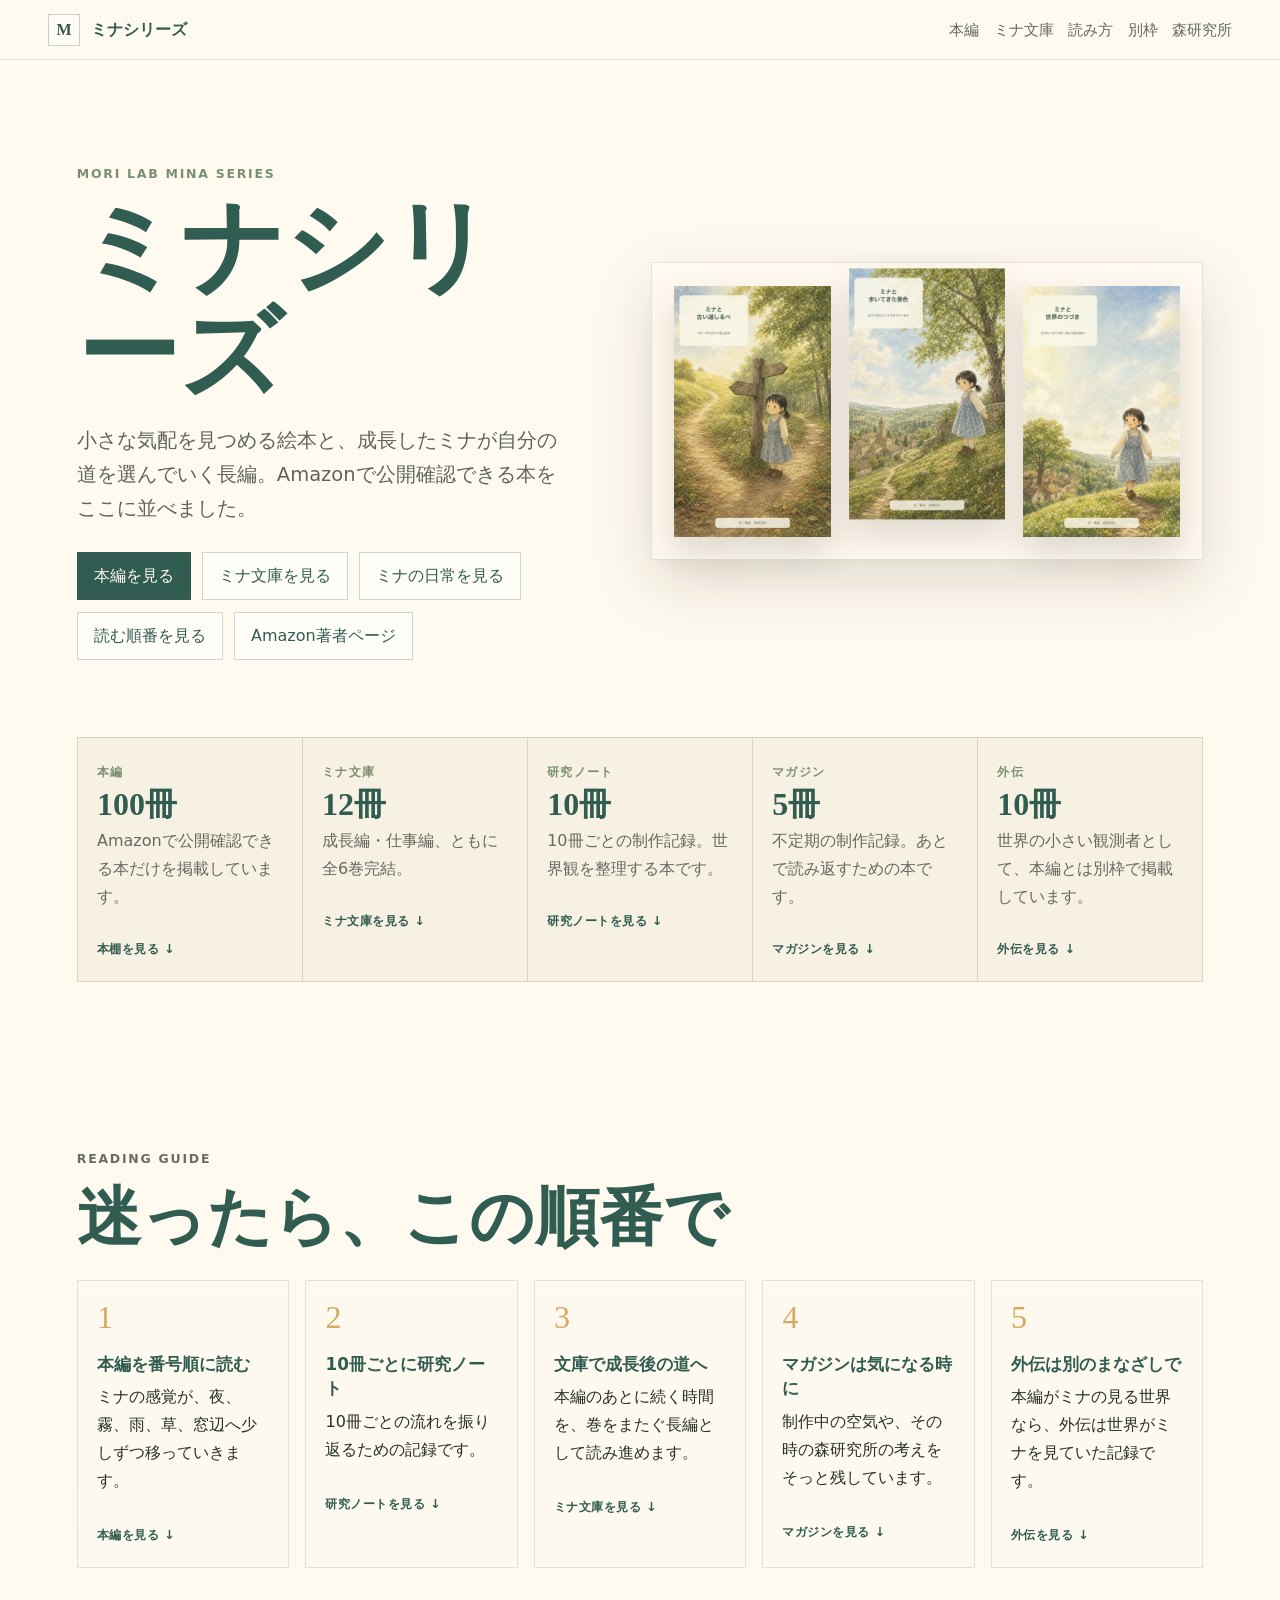
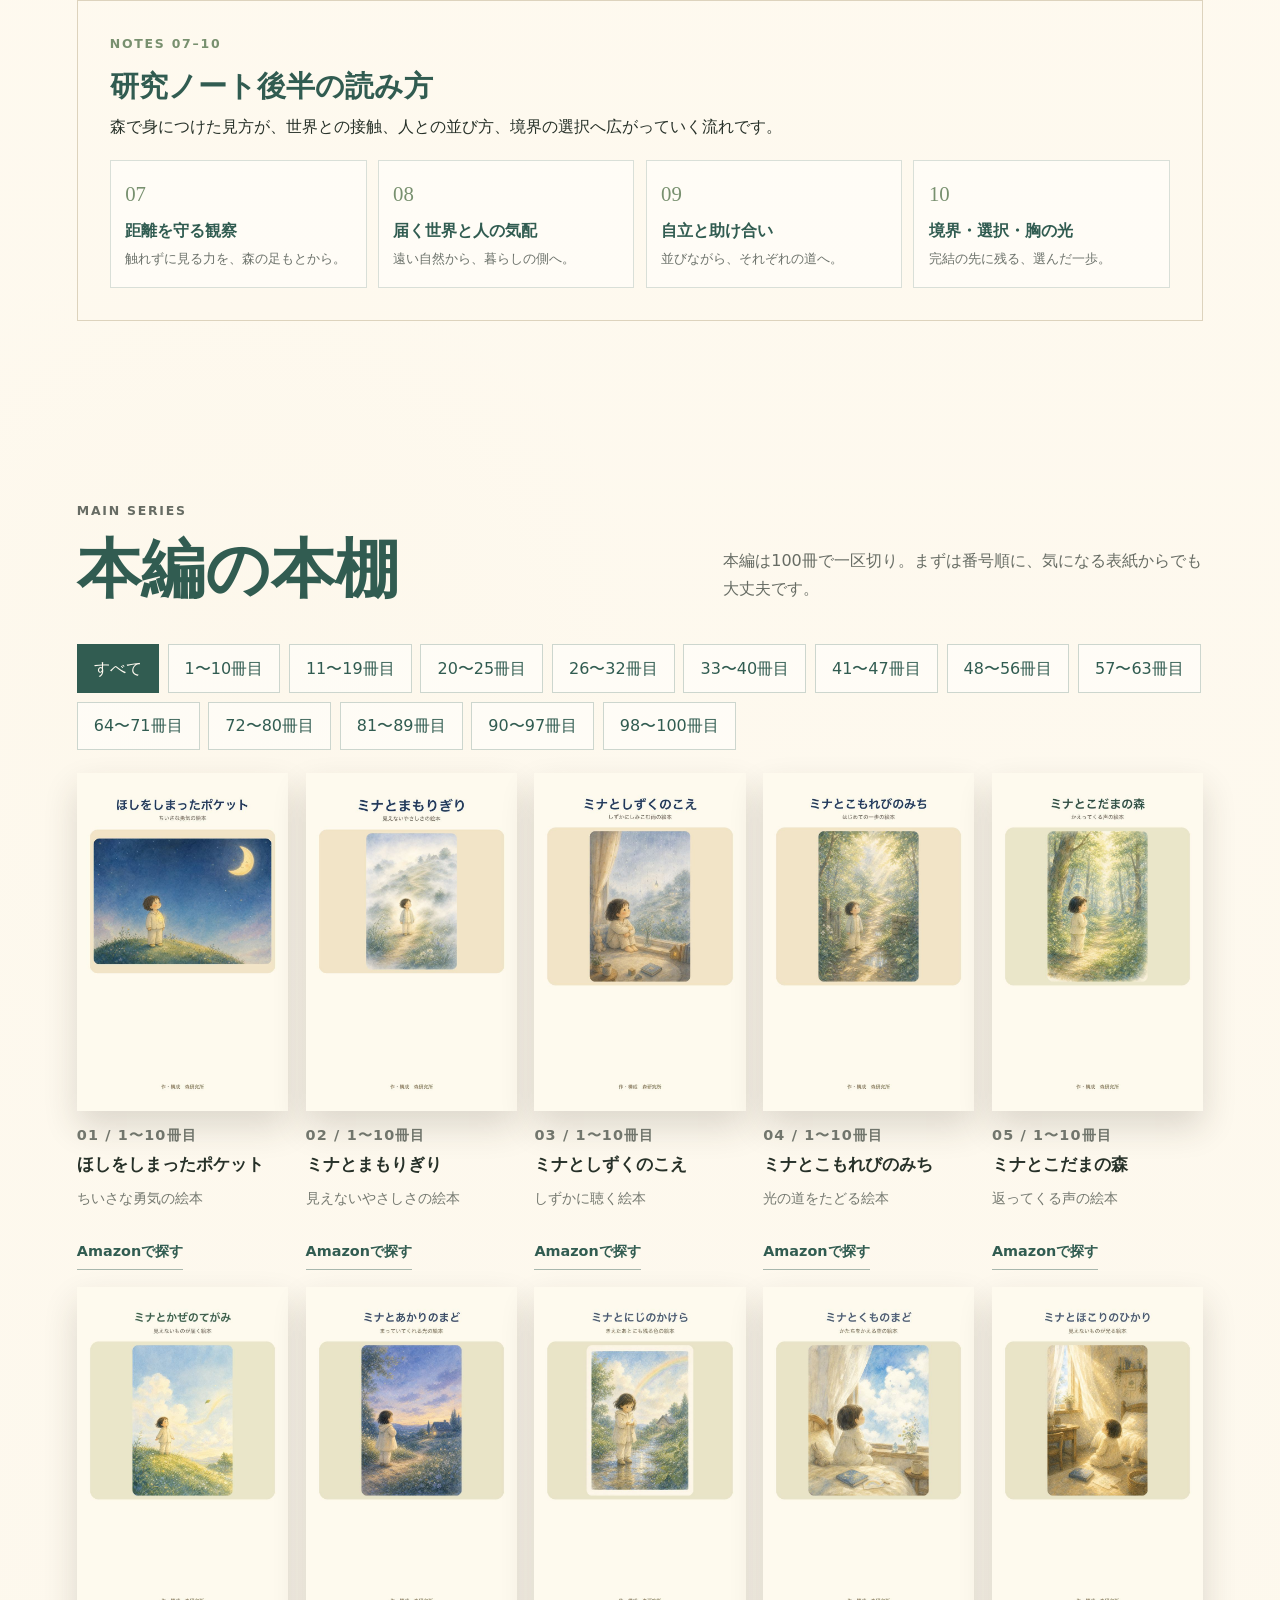
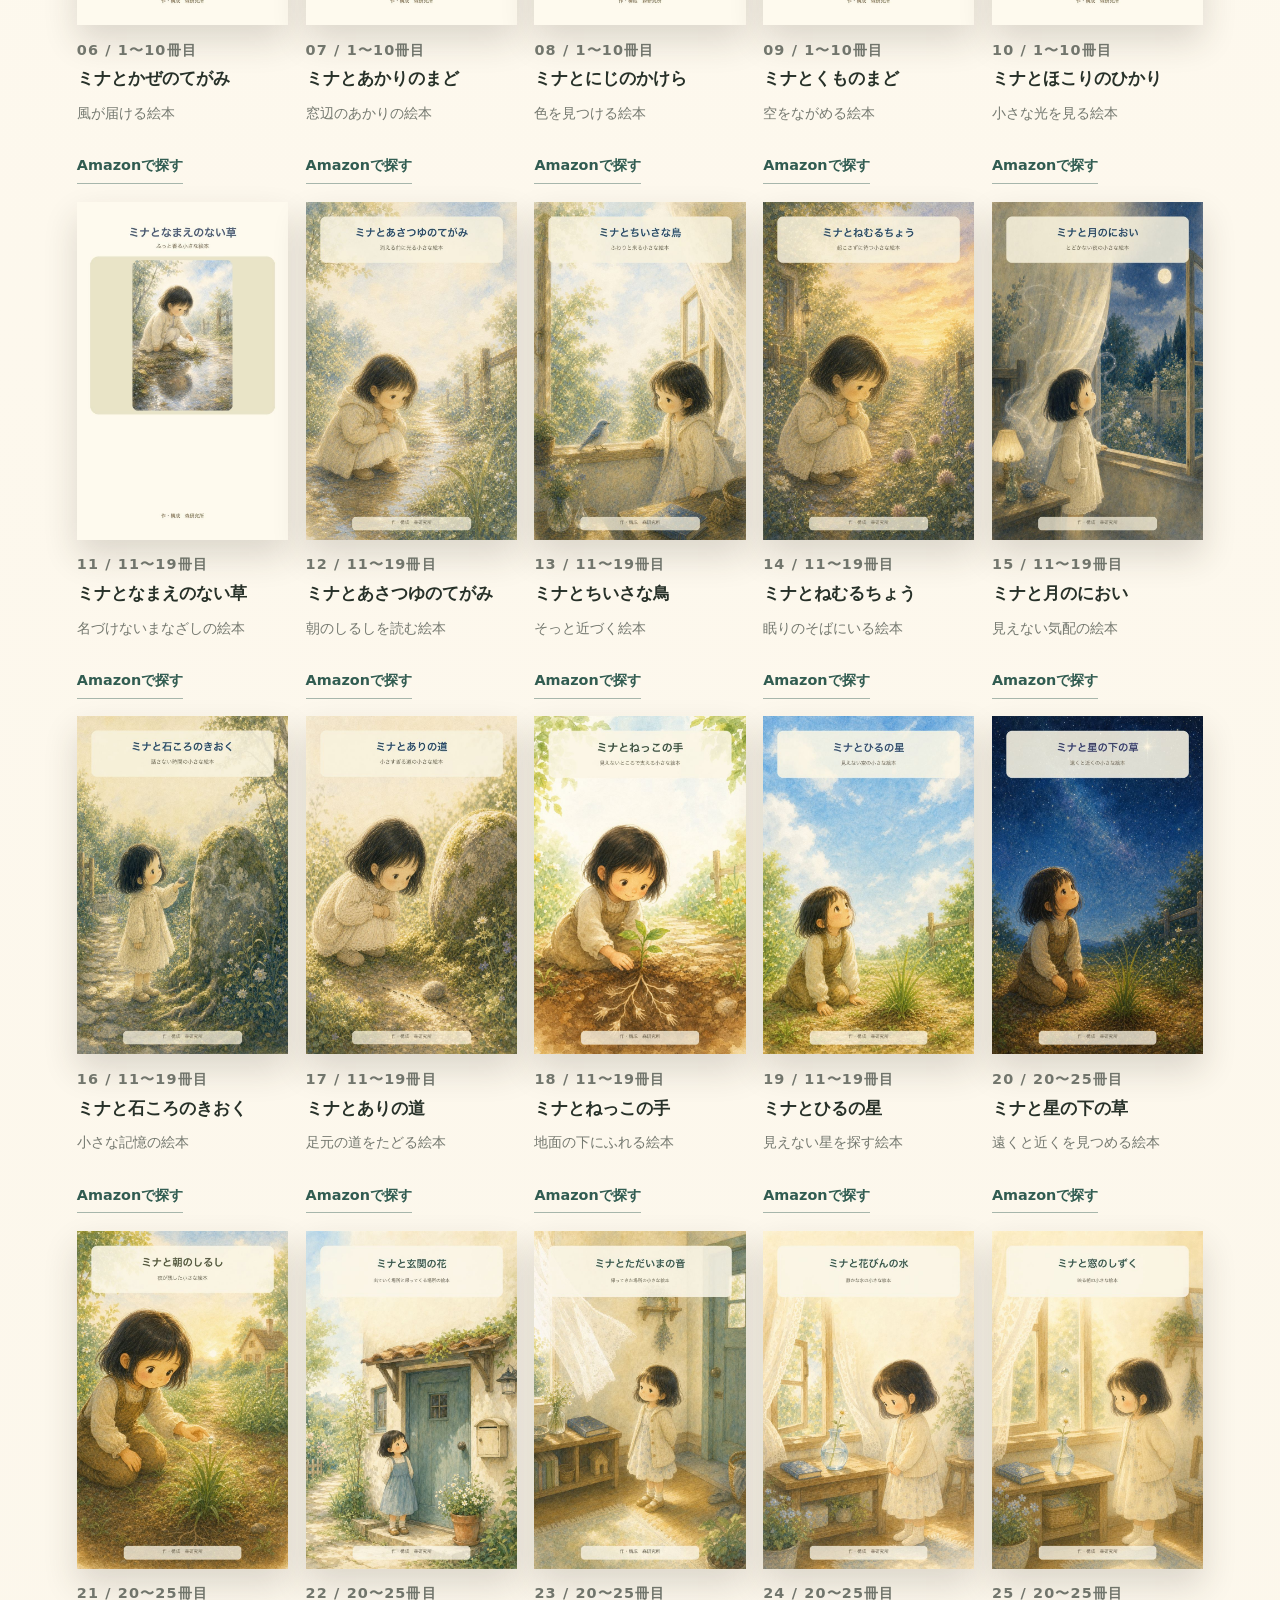
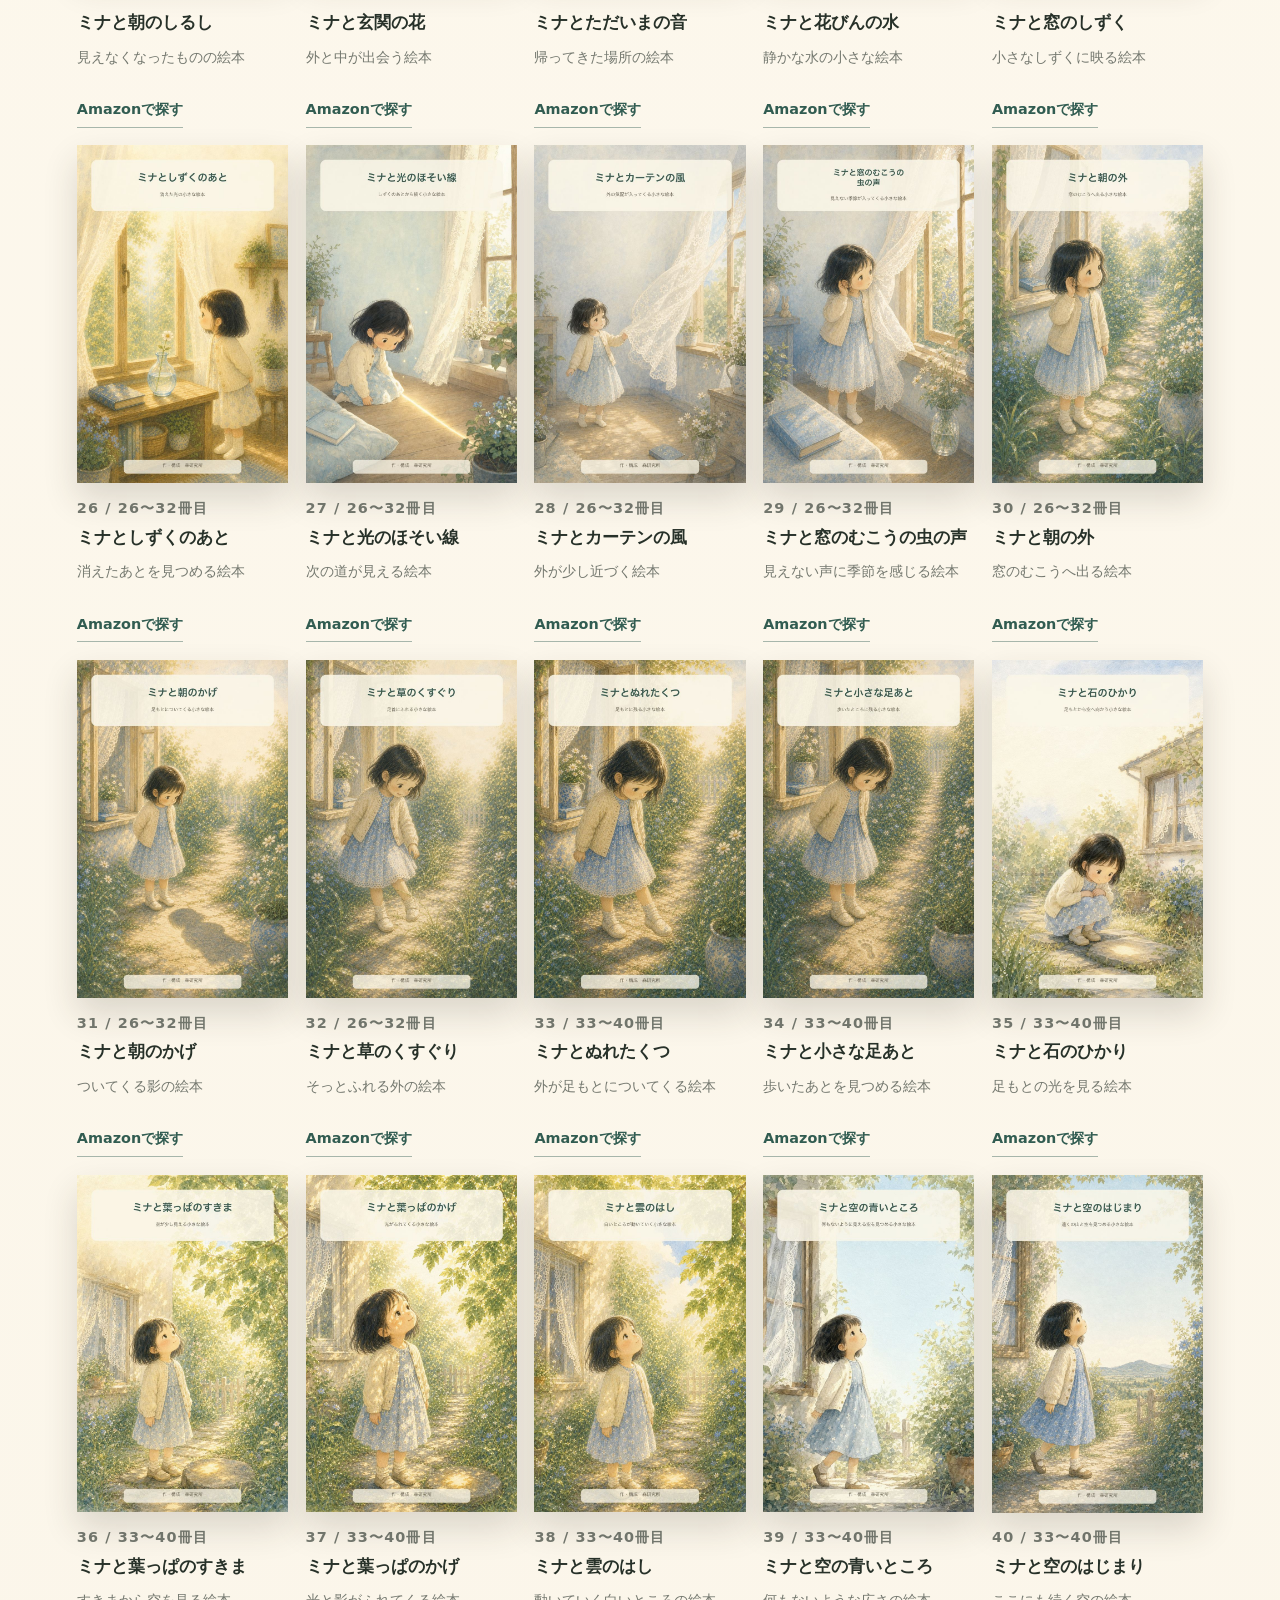
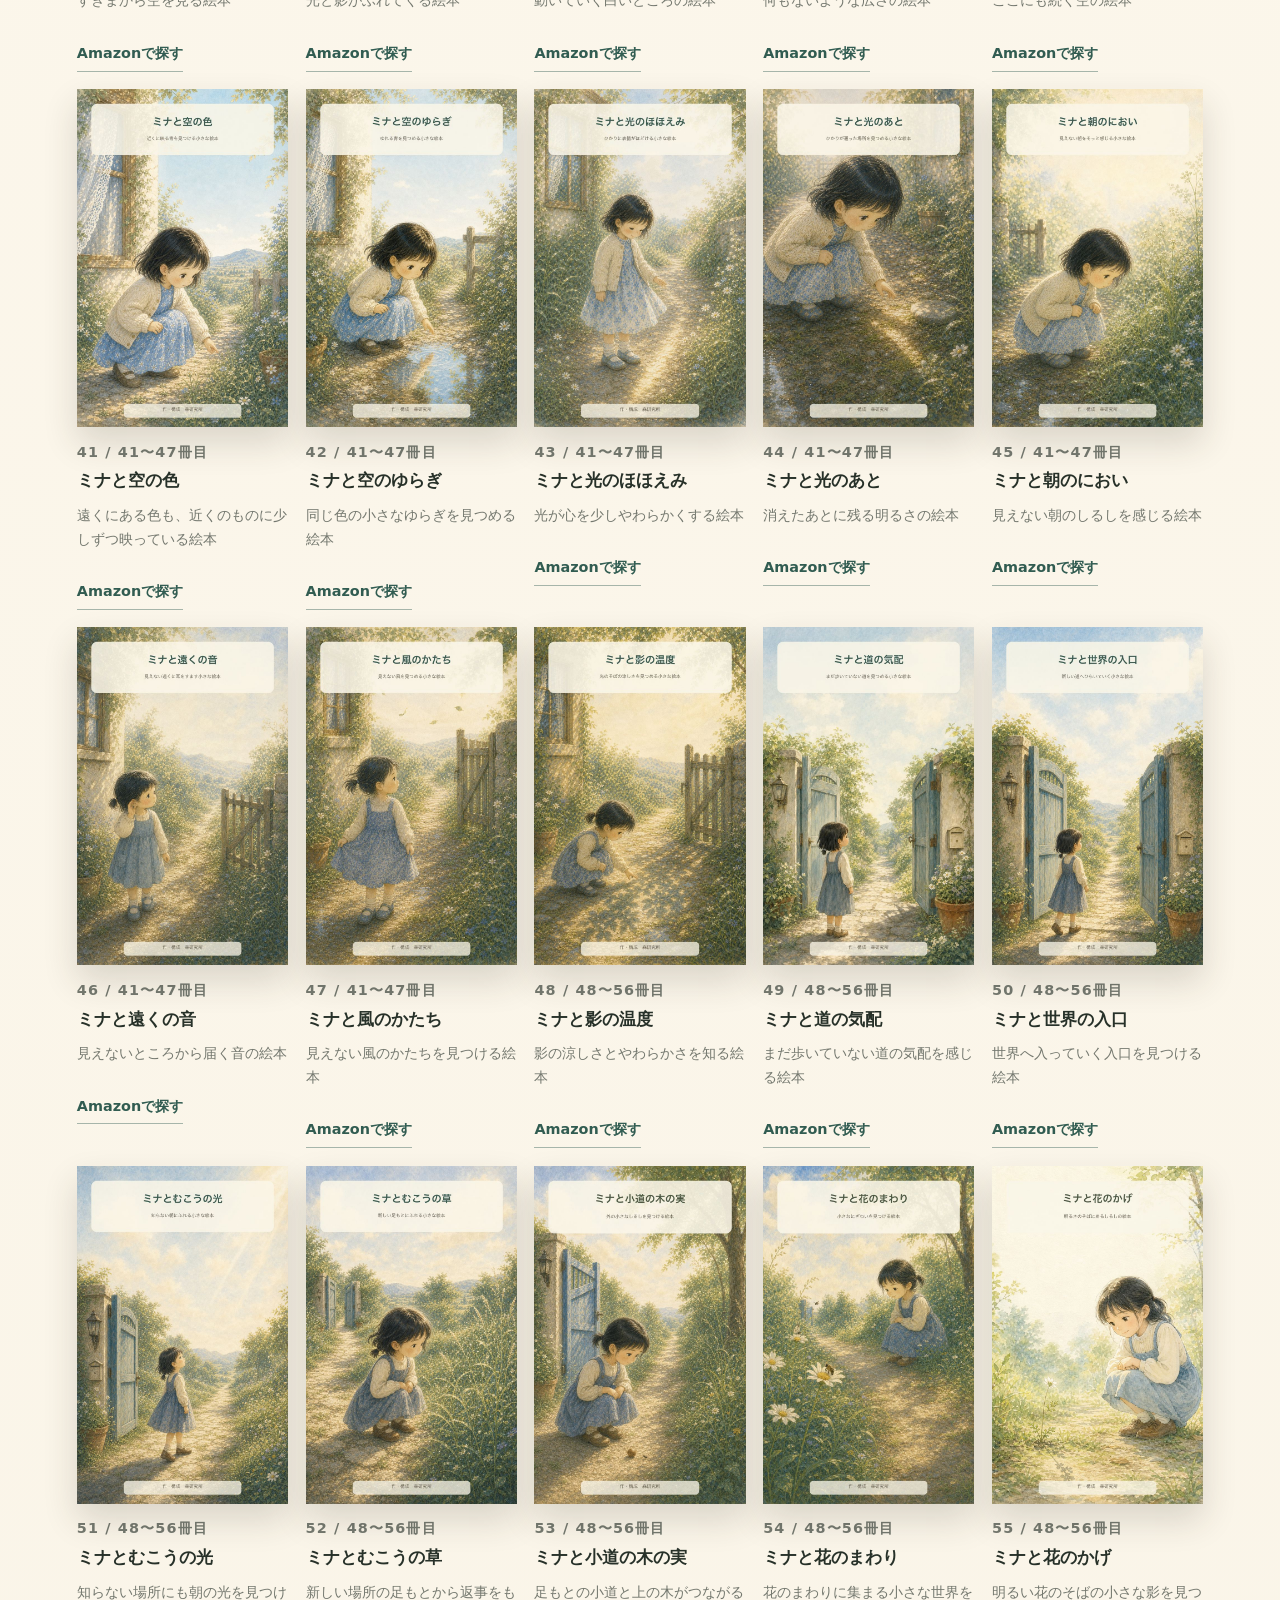
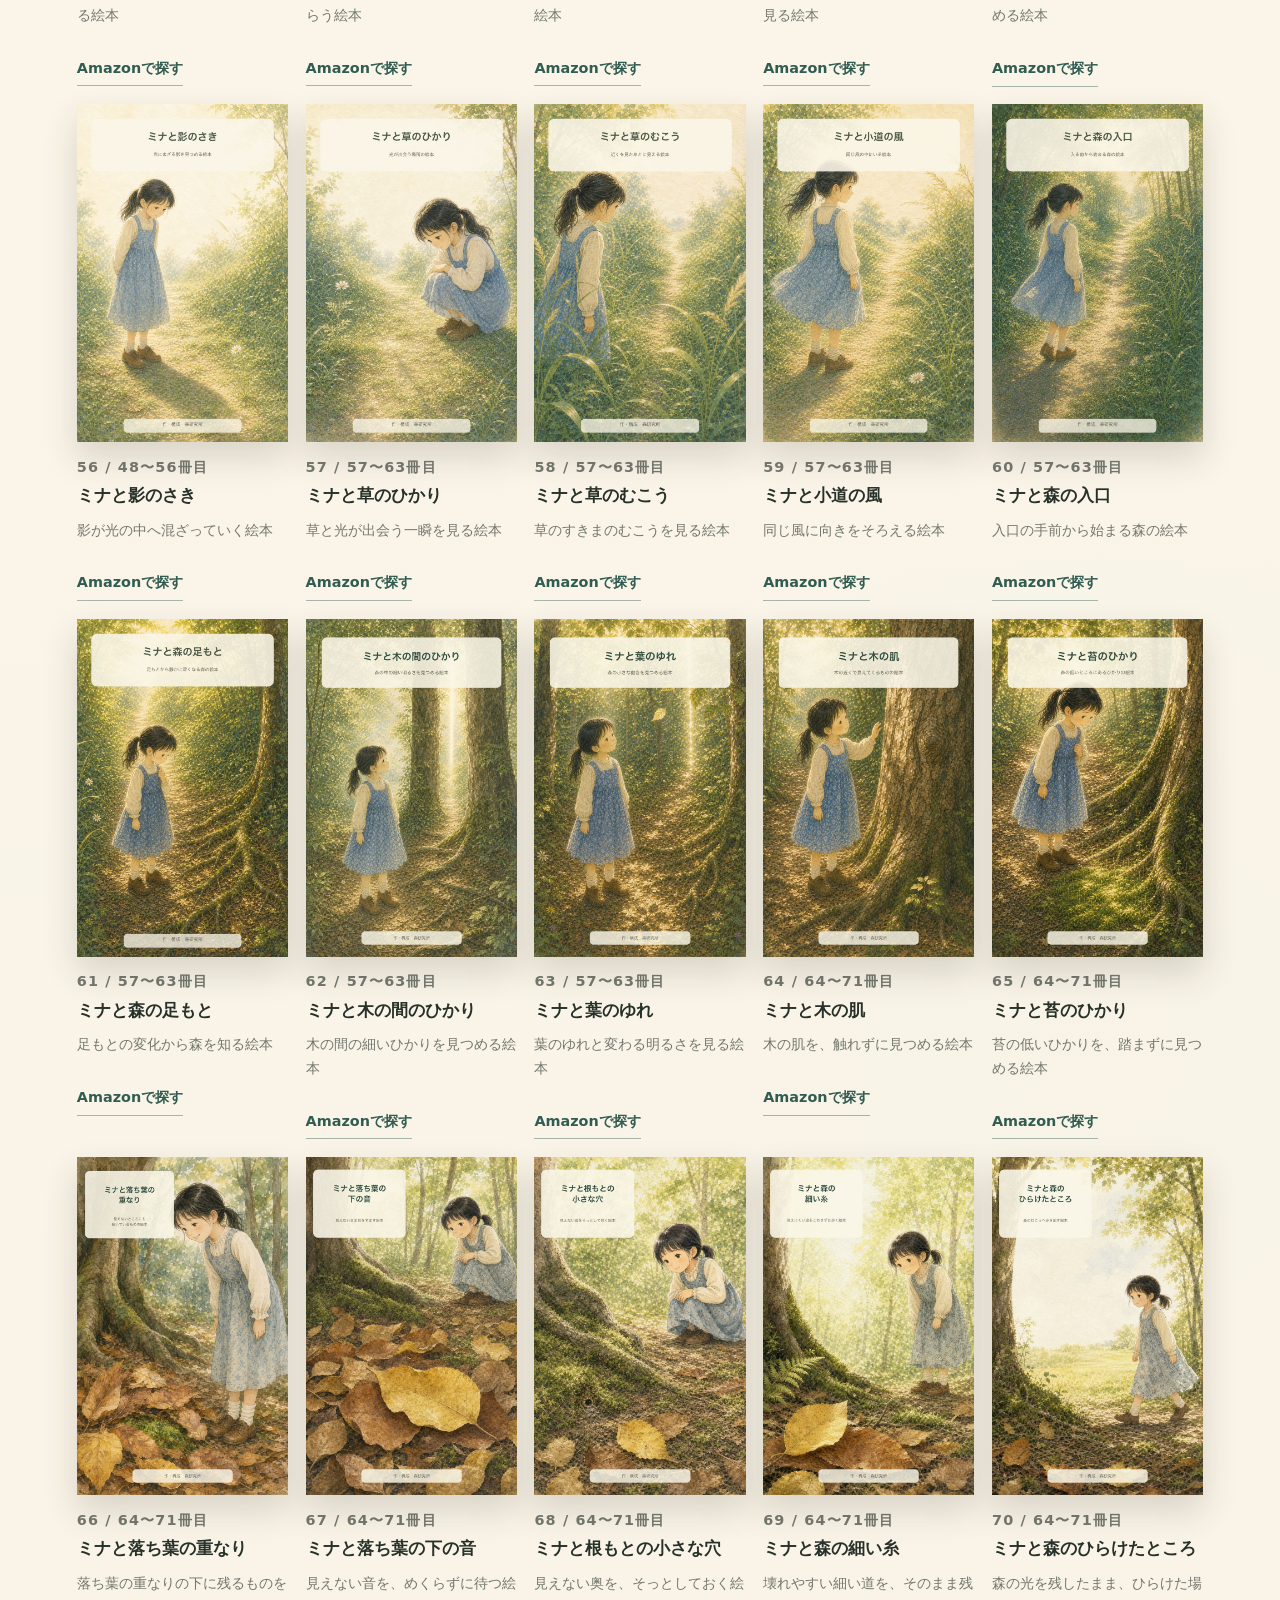
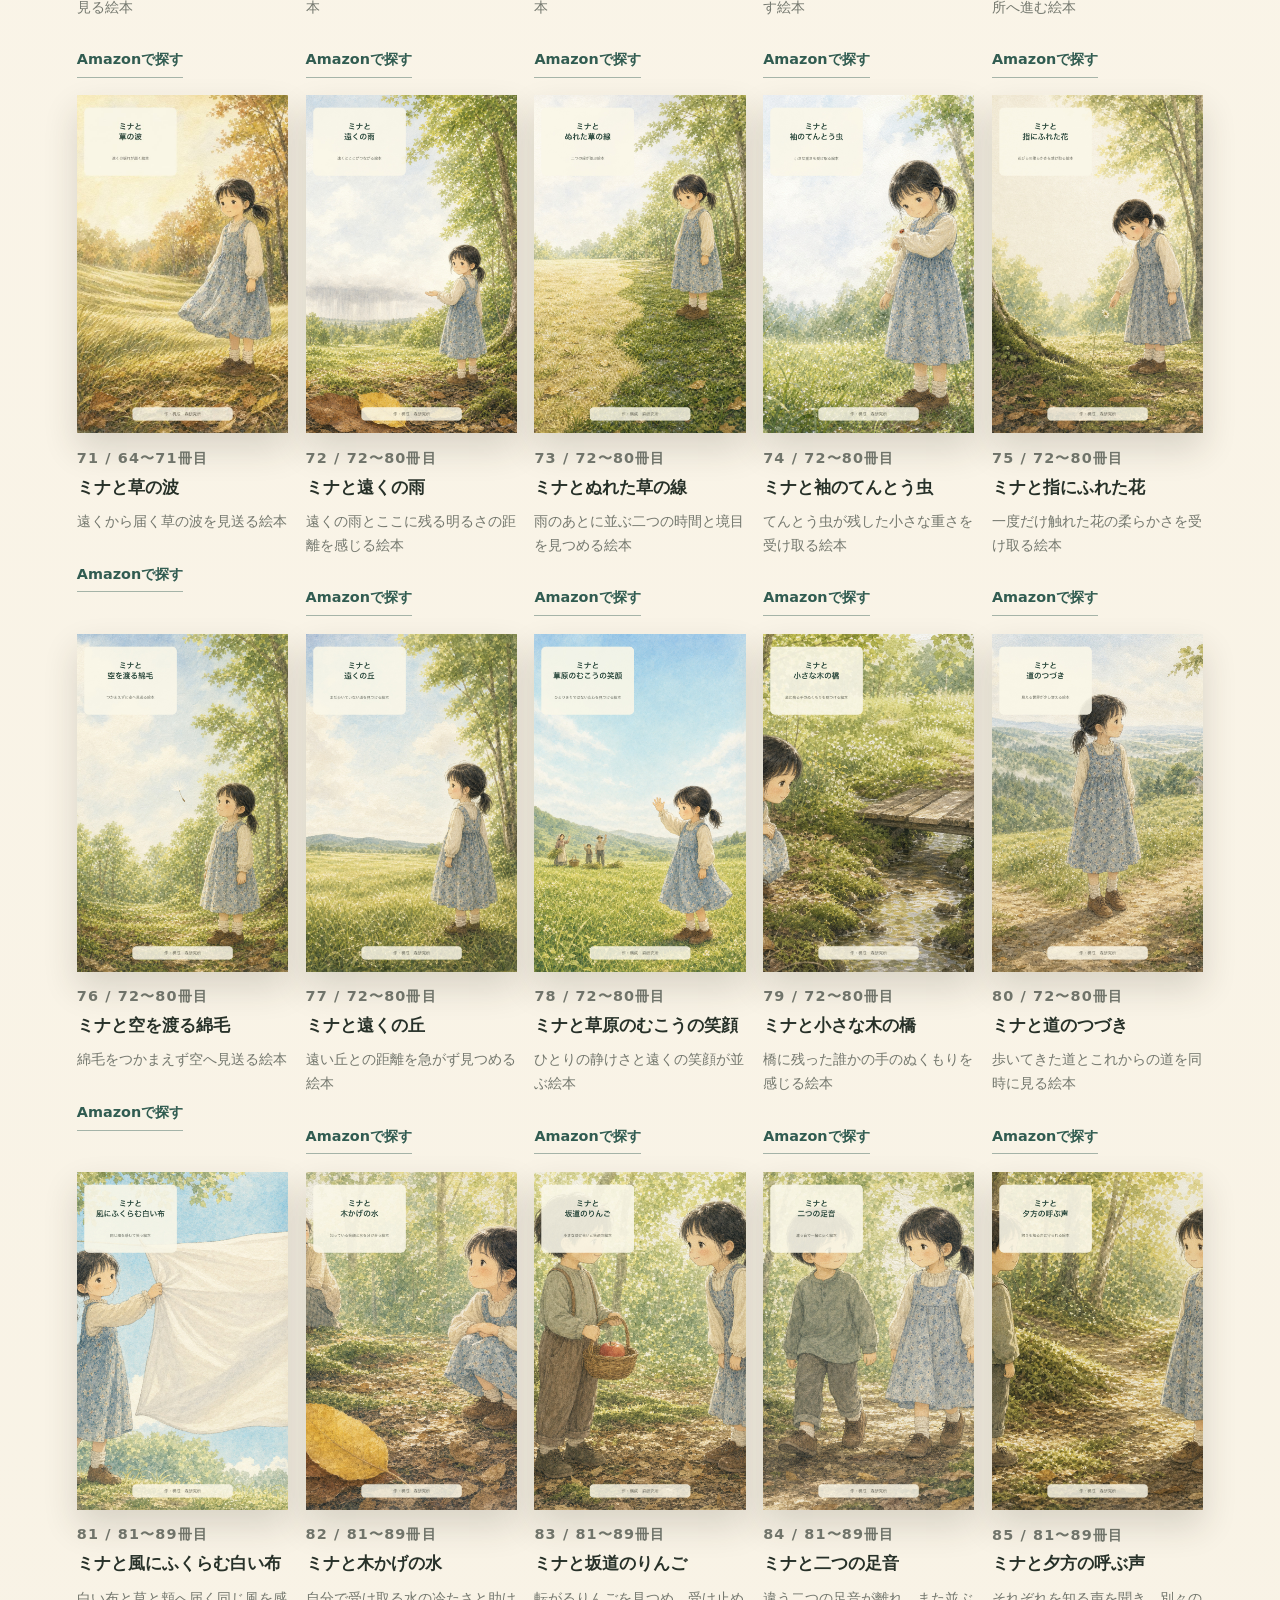
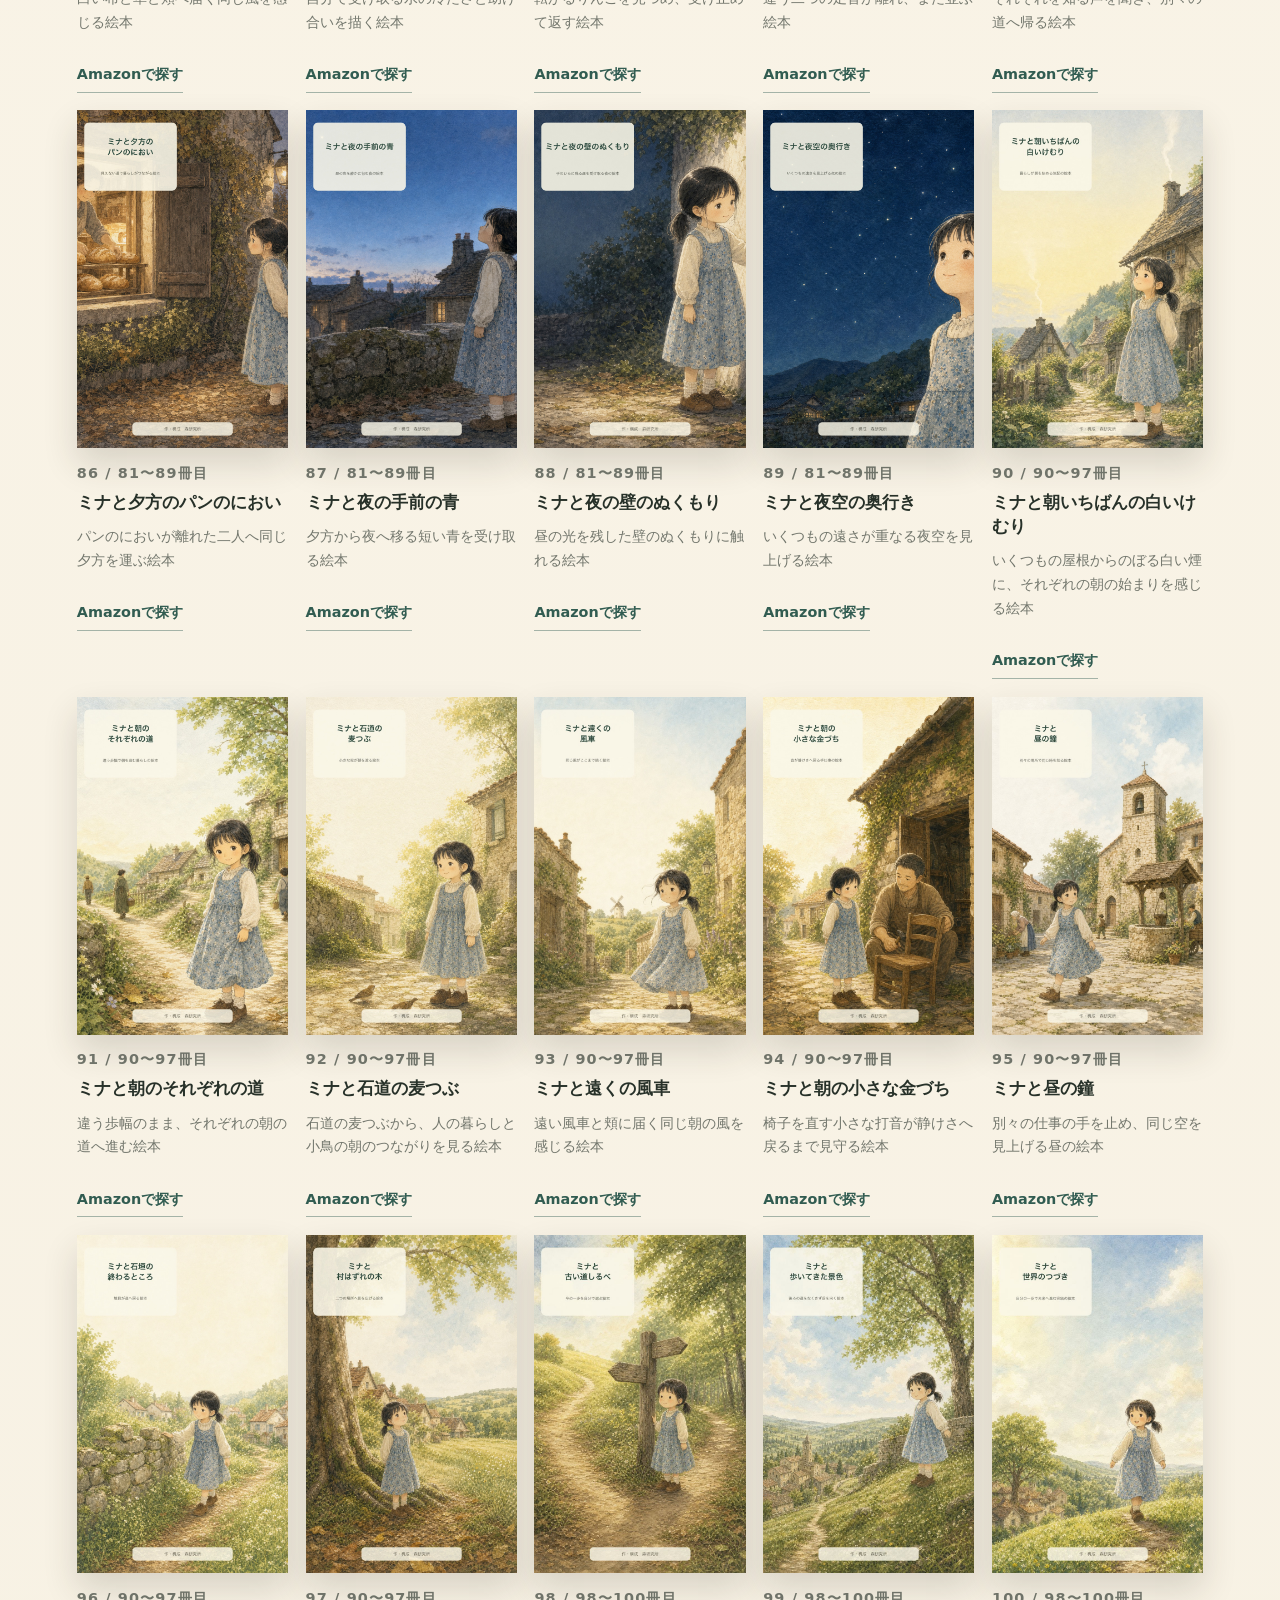
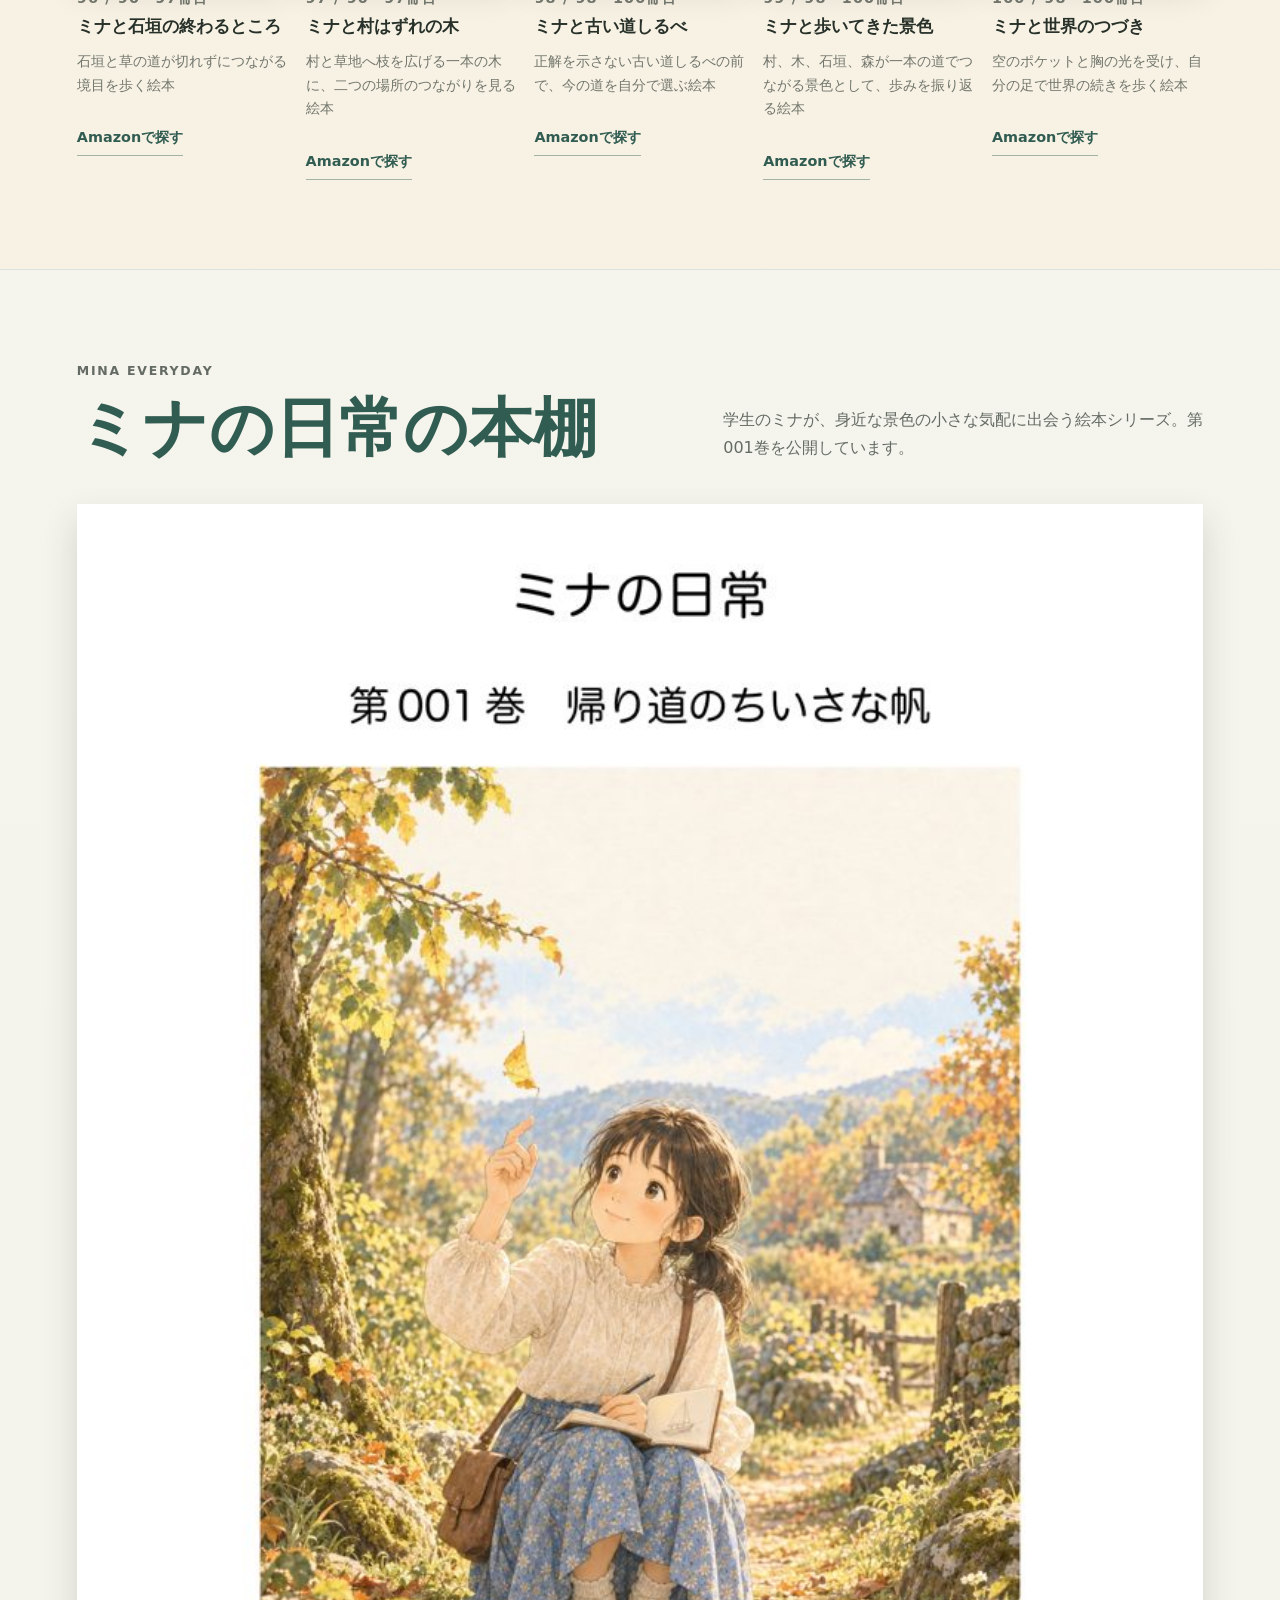
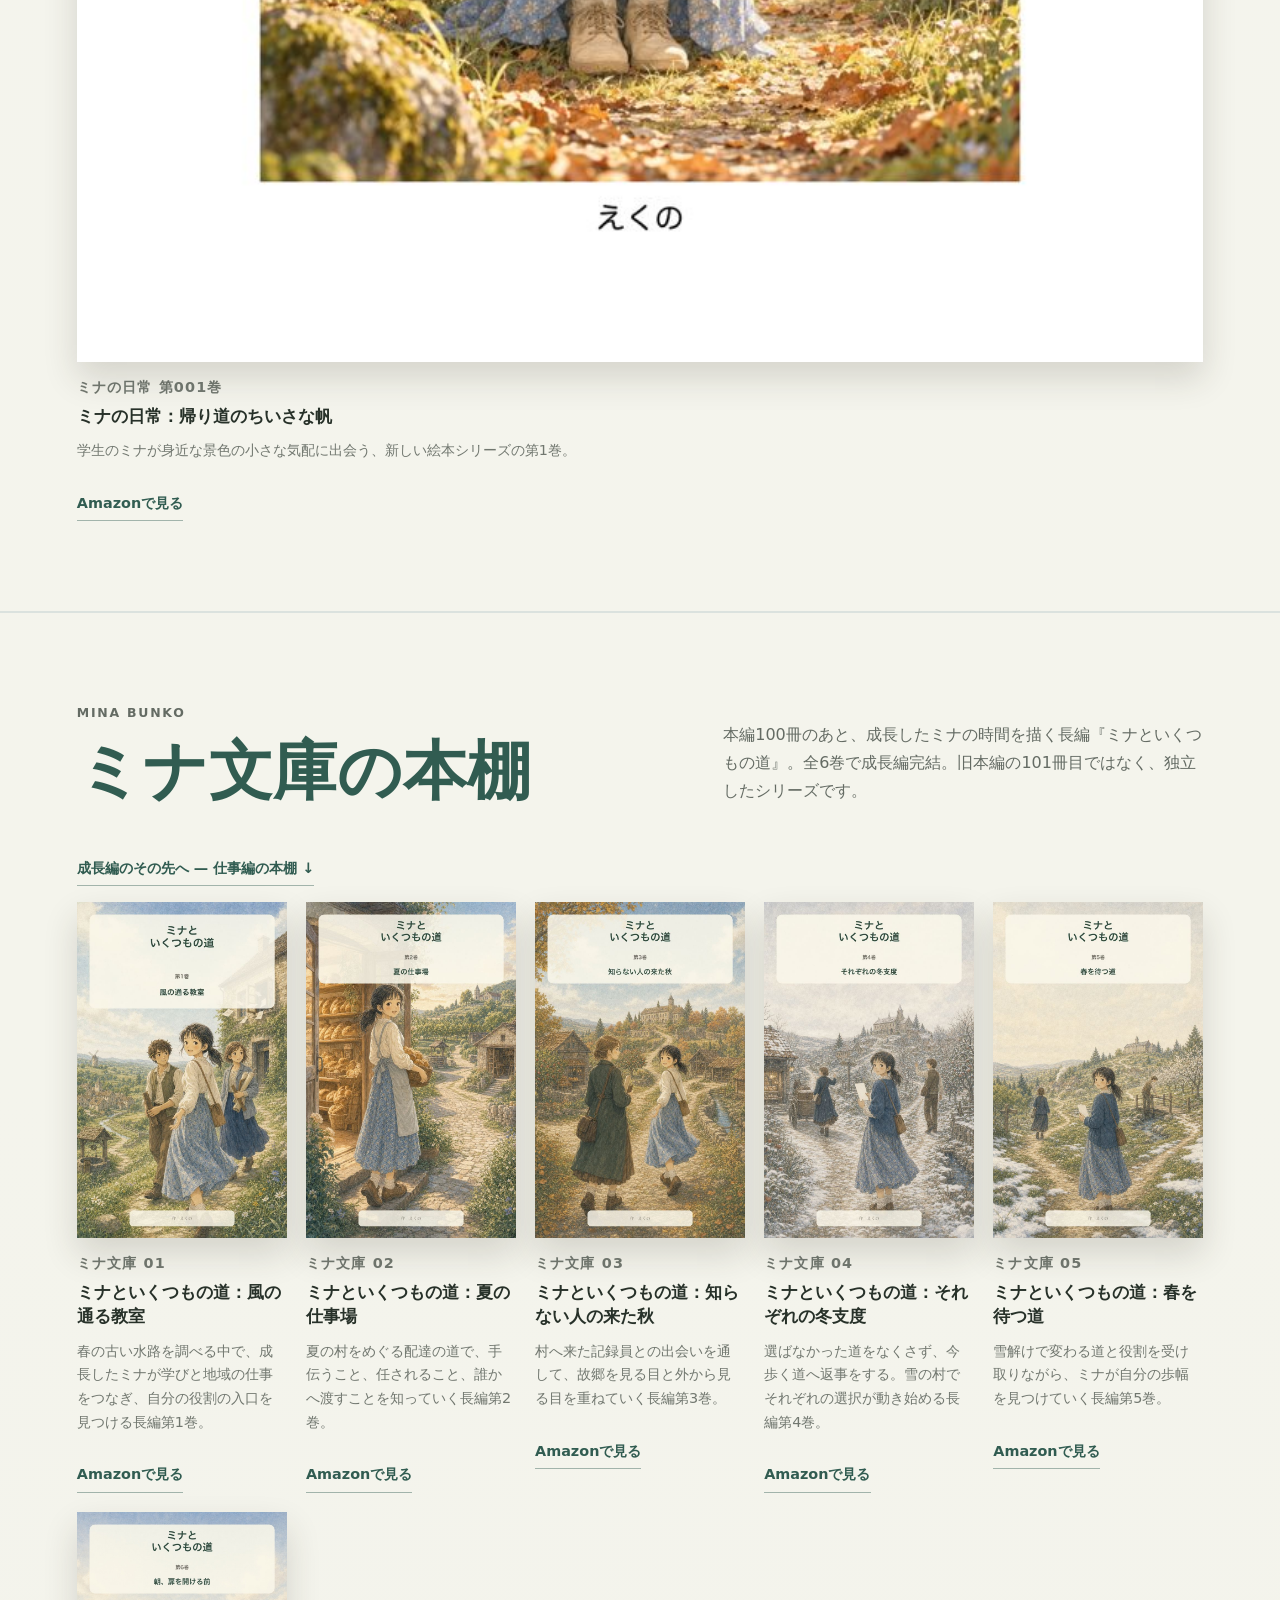
==== index.html @ d1d62399 "Add Mina Everyday volume 001 and magazine volume 05" ====
<!doctype html>
<html lang="ja">
  <head>
    <meta charset="utf-8" />
    <meta name="viewport" content="width=device-width, initial-scale=1" />
    <title>ミナシリーズ | 森研究所</title>
    <meta
      name="description"
      content="森研究所が制作するミナシリーズの本棚。Amazonで公開確認できる絵本、研究ノート、ミナ文庫、森研究所マガジン、外伝を掲載しています。"
    />
    <meta property="og:title" content="ミナシリーズ | 森研究所" />
    <meta
      property="og:description"
      content="小さな気配を見つめる絵本と、成長したミナの長編を並べたミナシリーズの本棚です。"
    />
    <meta property="og:type" content="website" />
    <meta property="og:image" content="100-mina-sekai-no-tsuzuki.jpg" />
    <script
      async
      src="https://pagead2.googlesyndication.com/pagead/js/adsbygoogle.js?client=ca-pub-0054980586385736"
      crossorigin="anonymous"
    ></script>
    <link rel="stylesheet" href="styles.css?v=20261018-daily-001" />
  <script src="mori-analytics.js" defer></script>
</head>
  <body>
    <header class="site-header">
      <a class="brand" href="#top" aria-label="ミナシリーズ トップへ">
        <span class="brand-mark">M</span>
        <span>ミナシリーズ</span>
      </a>
      <nav class="nav" aria-label="ページ内ナビゲーション">
        <a href="#main-books">本編</a>
        <a href="#bunko-books">ミナ文庫</a>
        <a href="#guide">読み方</a>
        <a href="#side-books">別枠</a>
        <a href="#about">森研究所</a>
      </nav>
    </header>

    <main id="top">
      <section class="hero" aria-label="ミナシリーズ">
        <div class="hero-copy">
          <p class="eyebrow">Mori Lab Mina Series</p>
          <h1>ミナシリーズ</h1>
          <p class="lead">
            小さな気配を見つめる絵本と、成長したミナが自分の道を選んでいく長編。Amazonで公開確認できる本をここに並べました。
          </p>
          <div class="hero-actions" aria-label="主要リンク">
            <a class="button primary" href="#main-books">本編を見る</a>
            <a class="button" href="#bunko-books">ミナ文庫を見る</a>
            <a class="button" href="#daily-books">ミナの日常を見る</a>
            <a class="button" href="#guide">読む順番を見る</a>
            <a class="button" href="https://www.amazon.co.jp/stores/%E3%81%88%E3%81%8F%E3%81%AE/author/B0H29YF2X4?ref=ap_rdr&shoppingPortalEnabled=true" target="_blank" rel="noreferrer">Amazon著者ページ</a>
          </div>
        </div>
        <div class="hero-shelf" aria-hidden="true">
          <img src="98-mina-furui-michishirube.jpg" alt="" width="760" height="1216" />
          <img src="99-mina-aruitekita-keshiki.jpg" alt="" width="760" height="1216" />
          <img src="100-mina-sekai-no-tsuzuki.jpg" alt="" width="760" height="1216" />
        </div>
      </section>

      <section class="status-band" aria-label="現在の刊行状況">
        <a class="status-link" href="#main-books">
          <span>本編</span>
          <strong>100冊</strong>
          <p>Amazonで公開確認できる本だけを掲載しています。</p>
          <small>本棚を見る ↓</small>
        </a>
        <a class="status-link" href="#bunko-books">
          <span>ミナ文庫</span>
          <strong>12冊</strong>
          <p>成長編・仕事編、ともに全6巻完結。</p>
          <small>ミナ文庫を見る ↓</small>
        </a>
        <a class="status-link" href="#side-books" data-side-filter-link="note">
          <span>研究ノート</span>
          <strong>10冊</strong>
          <p>10冊ごとの制作記録。世界観を整理する本です。</p>
          <small>研究ノートを見る ↓</small>
        </a>
        <a class="status-link" href="#side-books" data-side-filter-link="magazine">
          <span>マガジン</span>
          <strong>5冊</strong>
          <p>不定期の制作記録。あとで読み返すための本です。</p>
          <small>マガジンを見る ↓</small>
        </a>
        <a class="status-link" href="#side-books" data-side-filter-link="side">
          <span>外伝</span>
          <strong>10冊</strong>
          <p>世界の小さい観測者として、本編とは別枠で掲載しています。</p>
          <small>外伝を見る ↓</small>
        </a>
      </section>

      <section id="guide" class="guide-section">
        <div class="section-heading">
          <p class="eyebrow">Reading Guide</p>
          <h2>迷ったら、この順番で</h2>
        </div>
        <div class="guide-grid">
          <a class="guide-link" href="#main-books">
            <span>1</span>
            <h3>本編を番号順に読む</h3>
            <p>ミナの感覚が、夜、霧、雨、草、窓辺へ少しずつ移っていきます。</p>
            <small>本編を見る ↓</small>
          </a>
          <a class="guide-link" href="#side-books" data-side-filter-link="note">
            <span>2</span>
            <h3>10冊ごとに研究ノート</h3>
            <p>10冊ごとの流れを振り返るための記録です。</p>
            <small>研究ノートを見る ↓</small>
          </a>
          <a class="guide-link" href="#bunko-books">
            <span>3</span>
            <h3>文庫で成長後の道へ</h3>
            <p>本編のあとに続く時間を、巻をまたぐ長編として読み進めます。</p>
            <small>ミナ文庫を見る ↓</small>
          </a>
          <a class="guide-link" href="#side-books" data-side-filter-link="magazine">
            <span>4</span>
            <h3>マガジンは気になる時に</h3>
            <p>制作中の空気や、その時の森研究所の考えをそっと残しています。</p>
            <small>マガジンを見る ↓</small>
          </a>
          <a class="guide-link" href="#side-books" data-side-filter-link="side">
            <span>5</span>
            <h3>外伝は別のまなざしで</h3>
            <p>本編がミナの見る世界なら、外伝は世界がミナを見ていた記録です。</p>
            <small>外伝を見る ↓</small>
          </a>
        </div>
        <div class="note-journey" aria-label="研究ノート後半の読み方">
          <div class="note-journey-heading">
            <p class="eyebrow">Notes 07–10</p>
            <h3>研究ノート後半の読み方</h3>
            <p>森で身につけた見方が、世界との接触、人との並び方、境界の選択へ広がっていく流れです。</p>
          </div>
          <div class="note-journey-grid">
            <a class="note-journey-link" href="#research-note-07">
              <span>07</span>
              <strong>距離を守る観察</strong>
              <small>触れずに見る力を、森の足もとから。</small>
            </a>
            <a class="note-journey-link" href="#research-note-08">
              <span>08</span>
              <strong>届く世界と人の気配</strong>
              <small>遠い自然から、暮らしの側へ。</small>
            </a>
            <a class="note-journey-link" href="#research-note-09">
              <span>09</span>
              <strong>自立と助け合い</strong>
              <small>並びながら、それぞれの道へ。</small>
            </a>
            <a class="note-journey-link" href="#research-note-10">
              <span>10</span>
              <strong>境界・選択・胸の光</strong>
              <small>完結の先に残る、選んだ一歩。</small>
            </a>
          </div>
        </div>
      </section>

      <section id="main-books" class="books-section">
        <div class="section-heading split">
          <div>
            <p class="eyebrow">Main Series</p>
            <h2>本編の本棚</h2>
          </div>
          <p>
            本編は100冊で一区切り。まずは番号順に、気になる表紙からでも大丈夫です。
          </p>
        </div>
        <div class="filters" aria-label="本編フィルター">
          <button class="filter is-active" type="button" data-filter="all">すべて</button>
          <button class="filter" type="button" data-filter="1-10">1〜10冊目</button>
          <button class="filter" type="button" data-filter="11-19">11〜19冊目</button>
          <button class="filter" type="button" data-filter="20-25">20〜25冊目</button>
          <button class="filter" type="button" data-filter="26-32">26〜32冊目</button>
          <button class="filter" type="button" data-filter="33-40">33〜40冊目</button>
          <button class="filter" type="button" data-filter="41-47">41〜47冊目</button>
          <button class="filter" type="button" data-filter="48-56">48〜56冊目</button>
          <button class="filter" type="button" data-filter="57-63">57〜63冊目</button>
          <button class="filter" type="button" data-filter="64-71">64〜71冊目</button>
          <button class="filter" type="button" data-filter="72-80">72〜80冊目</button>
          <button class="filter" type="button" data-filter="81-89">81〜89冊目</button>
          <button class="filter" type="button" data-filter="90-97">90〜97冊目</button>
          <button class="filter" type="button" data-filter="98-100">98〜100冊目</button>
        </div>
        <div id="book-grid" class="book-grid" aria-live="polite"></div>
      </section>

      <section id="daily-books" class="bunko-section">
        <div class="section-heading split">
          <div>
            <p class="eyebrow">Mina Everyday</p>
            <h2>ミナの日常の本棚</h2>
          </div>
          <p>学生のミナが、身近な景色の小さな気配に出会う絵本シリーズ。第001巻を公開しています。</p>
        </div>
        <div id="daily-grid" class="bunko-grid" aria-live="polite"></div>
      </section>

      <section id="bunko-books" class="bunko-section">
        <div class="section-heading split">
          <div>
            <p class="eyebrow">Mina Bunko</p>
            <h2>ミナ文庫の本棚</h2>
          </div>
          <p>
            本編100冊のあと、成長したミナの時間を描く長編『ミナといくつもの道』。全6巻で成長編完結。旧本編の101冊目ではなく、独立したシリーズです。
          </p>
        </div>
        <p><a class="text-link" href="#work-books">成長編のその先へ — 仕事編の本棚 ↓</a></p>
        <div id="bunko-grid" class="bunko-grid" aria-live="polite"></div>
      </section>

      <section id="work-books" class="bunko-section">
        <div class="section-heading split">
          <div>
            <p class="eyebrow">Mina Bunko / Working Life</p>
            <h2>仕事編の本棚</h2>
          </div>
          <p>『ミナと朝の記録室』全6巻完結。成長編の扉の向こうで、見習いとして働き始めたミナの暮らしを描く長編です。仕事編はここで一区切り。ミナの物語は、まだ続きます。</p>
        </div>
        <div class="note-journey" aria-labelledby="work-start-title">
          <div class="note-journey-heading">
            <h3 id="work-start-title">仕事編の最初の一冊を選ぶなら</h3>
            <p>第1巻『扉を開けた朝』では、暮らしの記録室で働き始めたミナが、最初の失敗と判断を通して、人の言葉が戻ってこられる記録を探します。</p>
          </div>
          <p>下のボタンからAmazonの商品ページへ進み、作品名・Kindle版の価格・購入方法を確認してからお選びください。</p>
          <div class="hero-actions">
            <a class="button primary" href="https://www.amazon.co.jp/dp/B0H8MC8C1P" target="_blank" rel="noreferrer">仕事編 第1巻の価格・購入方法を見る（Amazon・別タブ）</a>
            <a class="text-link" href="#bunko-books">成長編から読みたい方はこちら ↑</a>
          </div>
          <p class="note">続きは下の本棚で第2〜6巻を巻順にご覧いただけます。</p>
        </div>
        <div id="work-grid" class="bunko-grid" aria-live="polite"></div>
      </section>

      <section id="side-books" class="side-section">
        <div class="section-heading">
          <p class="eyebrow">Notes / Magazine / Side Stories</p>
          <h2>本編とは別枠の本</h2>
          <p>研究ノート、森研究所マガジン、外伝は、本編冊数には数えない別枠です。</p>
        </div>
        <div class="filters side-filters" aria-label="別枠の本フィルター">
          <button class="filter side-filter is-active" type="button" data-side-filter="all">すべて</button>
          <button class="filter side-filter" type="button" data-side-filter="note">研究ノート</button>
          <button class="filter side-filter" type="button" data-side-filter="magazine">マガジン</button>
          <button class="filter side-filter" type="button" data-side-filter="side">外伝</button>
        </div>
        <div id="side-grid" class="side-grid" aria-live="polite"></div>
      </section>

      <section id="about" class="about-section">
        <div>
          <p class="eyebrow">About Mori Lab</p>
          <h2>森研究所について</h2>
        </div>
        <p>
          森研究所は、感覚・好奇心・言葉・意識を、遊びながら研究する場所です。
          ミナシリーズでは、日常の中にある小さな気配や、触れるか触れないかの感覚を絵本として残し、その先で成長したミナの時間を長編として描いています。
        </p>
        <p class="note">
          このページでは、Amazonで公開確認できる作品だけを掲載しています。最新の公開状況はAmazon著者ページでも確認できます。
        </p>
      </section>
    </main>

    <footer class="footer">
      <p>作・構成　森研究所 / 昼の星を探しています。</p>
    </footer>

    <script src="script.js?v=20261018-daily-001"></script>
  </body>
</html>
---- styles.css ----
:root {
  --ink: #273129;
  --muted: #74776c;
  --paper: #f8f3e7;
  --soft: #fffaf0;
  --line: #ddd3bd;
  --moss: #315c51;
  --leaf: #78906f;
  --blue: #7f9eac;
  --gold: #d4aa61;
  --shadow: rgba(64, 51, 31, 0.16);
}

* {
  box-sizing: border-box;
}

html {
  scroll-behavior: smooth;
}

body {
  margin: 0;
  color: var(--ink);
  background:
    linear-gradient(180deg, rgba(255, 250, 239, 0.92), rgba(241, 234, 217, 0.94)),
    radial-gradient(circle at 18% 10%, rgba(212, 170, 97, 0.22), transparent 26rem),
    radial-gradient(circle at 86% 40%, rgba(127, 158, 172, 0.18), transparent 32rem);
  font-family: "Yu Gothic", "Hiragino Kaku Gothic ProN", Meiryo, system-ui, sans-serif;
  line-height: 1.75;
}

a {
  color: inherit;
  text-decoration: none;
}

button {
  font: inherit;
}

.site-header {
  position: sticky;
  top: 0;
  z-index: 10;
  display: flex;
  align-items: center;
  justify-content: space-between;
  gap: 1rem;
  padding: 0.85rem clamp(1rem, 4vw, 3rem);
  border-bottom: 1px solid rgba(49, 92, 81, 0.14);
  background: rgba(255, 250, 240, 0.86);
  backdrop-filter: blur(14px);
}

.brand,
.nav {
  display: flex;
  align-items: center;
}

.brand {
  gap: 0.7rem;
  color: var(--moss);
  font-weight: 700;
}

.brand-mark {
  display: grid;
  width: 2rem;
  height: 2rem;
  place-items: center;
  border: 1px solid rgba(49, 92, 81, 0.26);
  background: rgba(255, 255, 255, 0.38);
  font-family: Georgia, serif;
}

.nav {
  gap: 0.9rem;
  color: rgba(39, 49, 41, 0.72);
  font-size: 0.92rem;
}

.nav a:hover {
  color: var(--moss);
}

.hero {
  display: grid;
  grid-template-columns: minmax(0, 0.9fr) minmax(20rem, 1fr);
  gap: clamp(2rem, 6vw, 5rem);
  align-items: center;
  padding: clamp(3rem, 8vw, 7rem) clamp(1rem, 6vw, 5rem) clamp(2.5rem, 6vw, 5rem);
}

.hero-copy {
  max-width: 42rem;
}

.eyebrow {
  margin: 0 0 0.65rem;
  color: var(--leaf);
  font-size: 0.78rem;
  font-weight: 800;
  letter-spacing: 0.14em;
  text-transform: uppercase;
}

h1,
h2,
h3,
p {
  margin-top: 0;
}

h1,
h2 {
  font-family: Georgia, "Yu Mincho", "Hiragino Mincho ProN", serif;
  letter-spacing: 0;
}

h1 {
  margin-bottom: 1rem;
  color: var(--moss);
  font-size: clamp(3.1rem, 8vw, 6.8rem);
  line-height: 1.04;
}

h2 {
  margin-bottom: 0.75rem;
  color: var(--moss);
  font-size: clamp(2rem, 5vw, 4rem);
  line-height: 1.16;
}

h3 {
  margin-bottom: 0.45rem;
  color: var(--moss);
  font-size: 1.05rem;
  line-height: 1.45;
}

.lead {
  color: rgba(39, 49, 41, 0.74);
  font-size: clamp(1.04rem, 1.8vw, 1.22rem);
}

.hero-actions {
  display: flex;
  flex-wrap: wrap;
  gap: 0.7rem;
  margin-top: 1.6rem;
}

.button,
.filter {
  min-height: 2.7rem;
  border: 1px solid rgba(49, 92, 81, 0.24);
  background: rgba(255, 255, 255, 0.46);
  color: var(--moss);
  padding: 0.58rem 1rem;
  cursor: pointer;
}

.button.primary,
.filter.is-active {
  background: var(--moss);
  color: var(--soft);
}

.button:hover,
.button:focus-visible,
.filter:hover,
.filter:focus-visible {
  outline: 2px solid var(--gold);
  outline-offset: 2px;
}

.hero-shelf {
  display: grid;
  grid-template-columns: repeat(3, minmax(0, 1fr));
  gap: clamp(0.6rem, 2vw, 1.1rem);
  align-items: end;
  padding: clamp(1rem, 2vw, 1.4rem);
  border: 1px solid rgba(49, 92, 81, 0.14);
  background: rgba(255, 250, 239, 0.58);
  box-shadow: 0 22px 60px var(--shadow);
}

.hero-shelf img,
.book-cover-link img,
.side-cover-link img {
  display: block;
  width: 100%;
  height: auto;
  box-shadow: 0 16px 32px rgba(51, 45, 33, 0.16);
}

.hero-shelf img:nth-child(2) {
  transform: translateY(-1.1rem);
}

.status-band {
  display: grid;
  grid-template-columns: repeat(auto-fit, minmax(12rem, 1fr));
  gap: 1px;
  margin: 0 clamp(1rem, 6vw, 5rem) clamp(3rem, 6vw, 5rem);
  border: 1px solid var(--line);
  background: var(--line);
}

.status-link {
  display: block;
  padding: 1.2rem;
  background: rgba(255, 250, 239, 0.78);
  color: inherit;
  transition: background 160ms ease, transform 160ms ease;
}

.status-link:hover,
.status-link:focus-visible {
  position: relative;
  z-index: 1;
  background: rgba(255, 255, 255, 0.94);
  outline: 2px solid var(--gold);
  outline-offset: -2px;
}

.status-link small {
  display: inline-block;
  margin-top: 0.65rem;
  color: var(--moss);
  font-size: 0.78rem;
  font-weight: 800;
  letter-spacing: 0.04em;
}

.status-band span,
.book-number,
.side-type {
  color: var(--leaf);
  font-size: 0.78rem;
  font-weight: 800;
  letter-spacing: 0.1em;
}

.status-band strong {
  display: block;
  margin: 0.1rem 0 0.35rem;
  color: var(--moss);
  font-family: Georgia, serif;
  font-size: 2rem;
  line-height: 1.1;
}

.status-band p,
.section-heading p,
.book-card p,
.side-card p,
.about-section p {
  color: rgba(39, 49, 41, 0.7);
}

.guide-section,
.books-section,
.bunko-section,
.side-section,
.about-section {
  padding: clamp(3rem, 7vw, 6rem) clamp(1rem, 6vw, 5rem);
}

#guide,
#main-books,
#bunko-books,
#side-books,
#about {
  scroll-margin-top: 6.5rem;
}

.section-heading {
  max-width: 56rem;
  margin-bottom: 1.6rem;
}

.section-heading.split {
  display: flex;
  align-items: end;
  justify-content: space-between;
  gap: 2rem;
  max-width: none;
}

.section-heading.split p {
  max-width: 30rem;
}

.guide-grid {
  display: grid;
  grid-template-columns: repeat(auto-fit, minmax(13rem, 1fr));
  gap: 1rem;
}

.note-journey {
  margin-top: 2rem;
  padding: clamp(1.2rem, 3vw, 2rem);
  border: 1px solid var(--line);
  background: rgba(255, 250, 239, 0.62);
}

.note-journey-heading h3 {
  margin-bottom: 0.35rem;
  font-family: Georgia, "Yu Mincho", "Hiragino Mincho ProN", serif;
  font-size: clamp(1.3rem, 2.4vw, 1.8rem);
}

.note-journey-heading p:last-child {
  max-width: 42rem;
  margin-bottom: 1.2rem;
}

.note-journey-grid {
  display: grid;
  grid-template-columns: repeat(4, minmax(0, 1fr));
  gap: 0.7rem;
}

.note-journey-link {
  display: grid;
  gap: 0.28rem;
  min-height: 8rem;
  padding: 0.9rem;
  border: 1px solid rgba(49, 92, 81, 0.18);
  background: rgba(255, 255, 255, 0.42);
}

.note-journey-link:hover,
.note-journey-link:focus-visible {
  outline: 2px solid var(--gold);
  outline-offset: 2px;
  background: rgba(255, 255, 255, 0.9);
}

.note-journey-link span {
  color: var(--leaf);
  font-family: Georgia, serif;
  font-size: 1.3rem;
}

.note-journey-link strong {
  color: var(--moss);
  line-height: 1.45;
}

.note-journey-link small {
  color: rgba(39, 49, 41, 0.68);
  line-height: 1.55;
}

@media (max-width: 760px) {
  .note-journey-grid {
    grid-template-columns: repeat(2, minmax(0, 1fr));
  }
}

@media (max-width: 460px) {
  .note-journey-grid {
    grid-template-columns: 1fr;
  }
}

.guide-link {
  display: block;
  min-height: 14rem;
  padding: 1.2rem;
  border: 1px solid rgba(49, 92, 81, 0.14);
  background: rgba(255, 250, 239, 0.58);
  color: inherit;
  transition: background 160ms ease, transform 160ms ease;
}

.guide-link:hover,
.guide-link:focus-visible {
  background: rgba(255, 255, 255, 0.94);
  outline: 2px solid var(--gold);
  outline-offset: -2px;
  transform: translateY(-2px);
}

.guide-link small {
  display: inline-block;
  margin-top: 0.8rem;
  color: var(--moss);
  font-size: 0.78rem;
  font-weight: 800;
  letter-spacing: 0.04em;
}

.guide-grid span {
  display: block;
  margin-bottom: 1.2rem;
  color: var(--gold);
  font-family: Georgia, serif;
  font-size: 2rem;
  line-height: 1;
}

.filters {
  display: flex;
  flex-wrap: wrap;
  gap: 0.55rem;
  margin-bottom: 1.4rem;
}

.book-grid {
  display: grid;
  grid-template-columns: repeat(auto-fill, minmax(11rem, 1fr));
  gap: 1.1rem;
}

.book-card,
.bunko-card,
.side-card {
  display: flex;
  flex-direction: column;
  gap: 0.85rem;
  min-width: 0;
}

.book-card-body,
.bunko-card > div,
.side-card > div {
  display: grid;
  gap: 0.25rem;
}

.book-card h3,
.bunko-card h3,
.side-card h3 {
  color: var(--ink);
  font-weight: 800;
  line-height: 1.45;
}

.book-card-body p,
.bunko-card p,
.side-card p {
  color: rgba(39, 49, 41, 0.64);
  font-size: 0.9rem;
  line-height: 1.65;
}

.book-meta {
  margin: 0;
  color: var(--leaf);
  font-size: 0.76rem;
  font-weight: 800;
  letter-spacing: 0.08em;
}

.text-link {
  display: inline-flex;
  align-items: center;
  width: fit-content;
  min-height: 2.2rem;
  margin-top: 0.3rem;
  border-bottom: 1px solid rgba(49, 92, 81, 0.42);
  color: var(--moss);
  font-size: 0.9rem;
  font-weight: 700;
}

.book-group-label {
  grid-column: 1 / -1;
  margin: 1.5rem 0 0.2rem;
  padding-top: 1.1rem;
  border-top: 1px solid var(--line);
  color: var(--moss);
  font-weight: 800;
}

.bunko-grid,
.side-grid {
  display: grid;
  grid-template-columns: repeat(auto-fit, minmax(13rem, 1fr));
  gap: 1.2rem;
}

.bunko-section {
  border-block: 1px solid rgba(127, 158, 172, 0.22);
  background: rgba(241, 246, 247, 0.48);
}

.about-section {
  display: grid;
  grid-template-columns: minmax(14rem, 0.75fr) minmax(0, 1fr);
  gap: clamp(1.4rem, 5vw, 4rem);
  border-top: 1px solid var(--line);
}

.about-section .note {
  padding: 1rem;
  border-left: 3px solid var(--gold);
  background: rgba(255, 250, 239, 0.6);
}

.footer {
  padding: 2rem clamp(1rem, 6vw, 5rem);
  border-top: 1px solid var(--line);
  color: rgba(39, 49, 41, 0.6);
}

.footer p {
  margin: 0;
}

@media (max-width: 900px) {
  .site-header,
  .section-heading.split {
    align-items: flex-start;
    flex-direction: column;
  }

  .nav {
    flex-wrap: wrap;
  }

  .hero,
  .about-section {
    grid-template-columns: 1fr;
  }

  .status-band,
  .guide-grid {
    grid-template-columns: repeat(2, 1fr);
  }
}

@media (max-width: 560px) {
  .status-band,
  .guide-grid {
    grid-template-columns: 1fr;
  }

  .hero-shelf {
    grid-template-columns: repeat(3, 34vw);
    margin-inline: -1rem;
    overflow: hidden;
  }

  .book-grid {
    grid-template-columns: repeat(2, minmax(0, 1fr));
  }
}
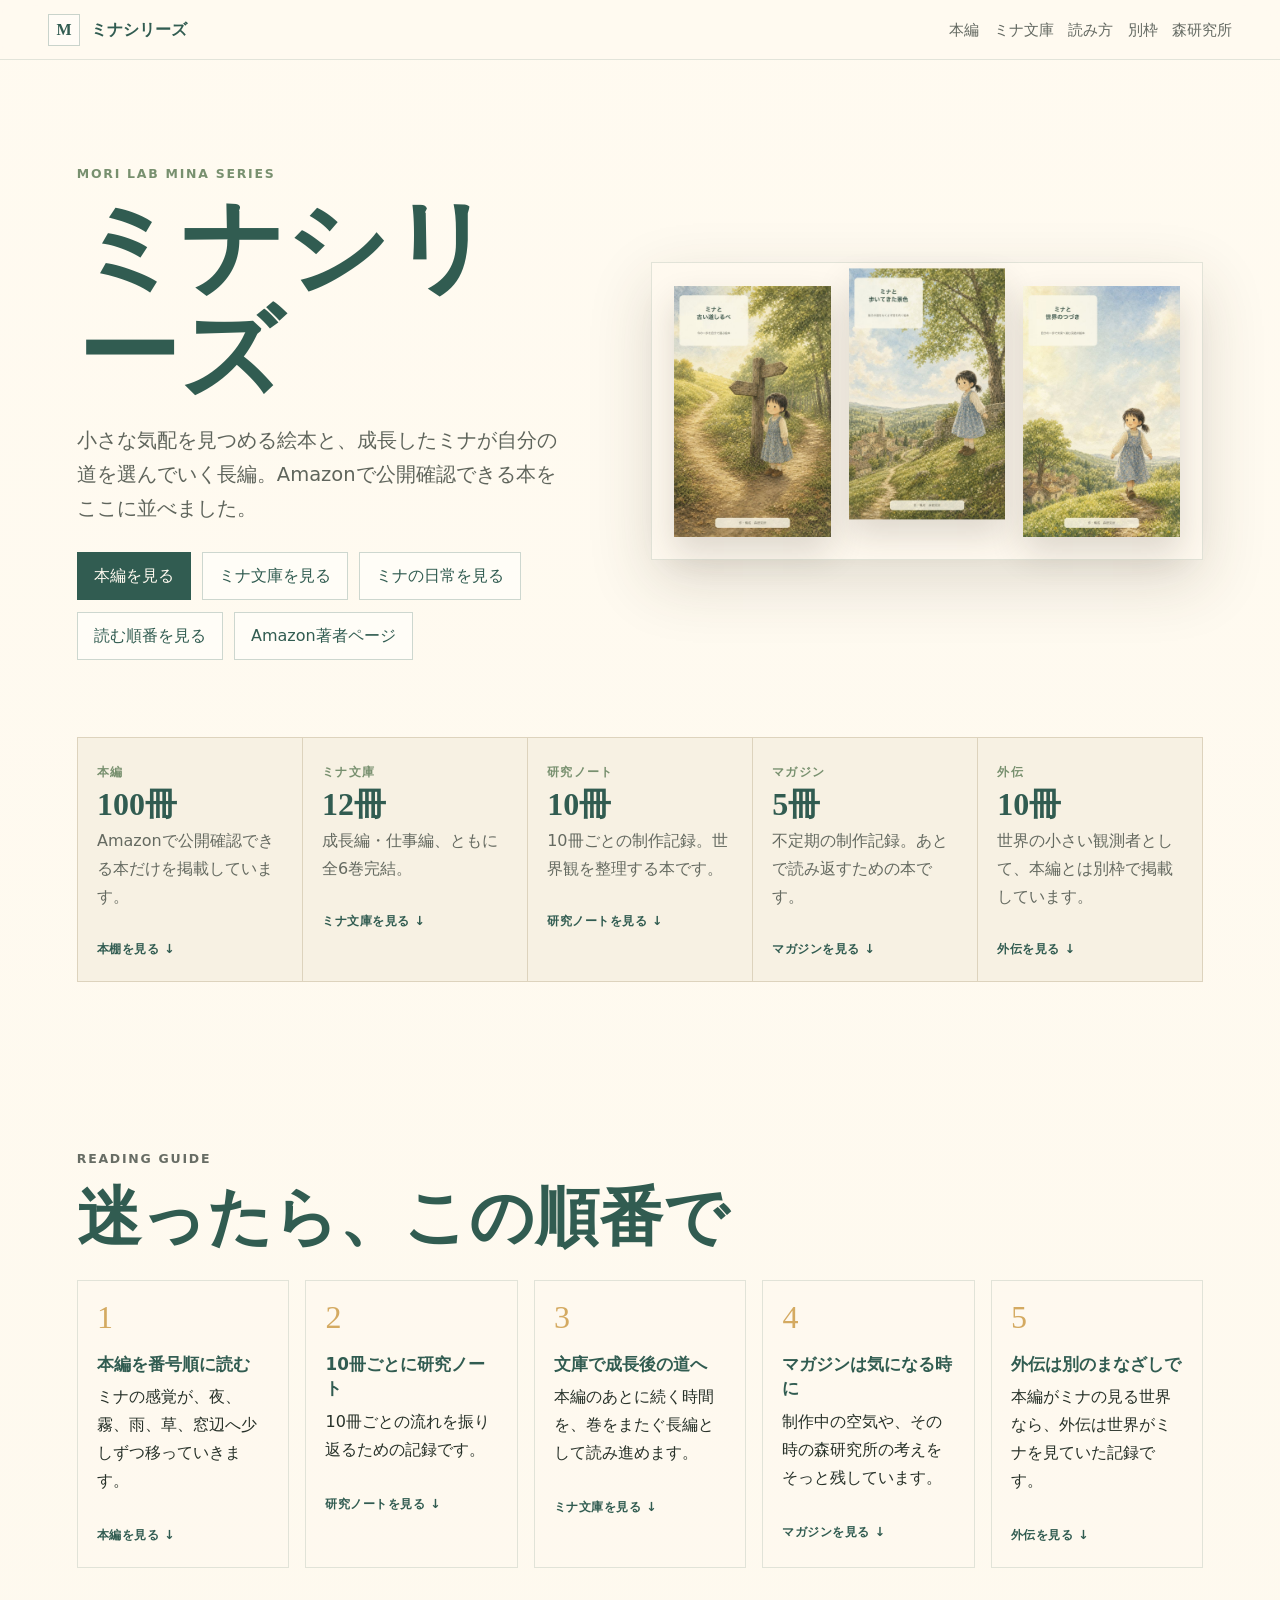
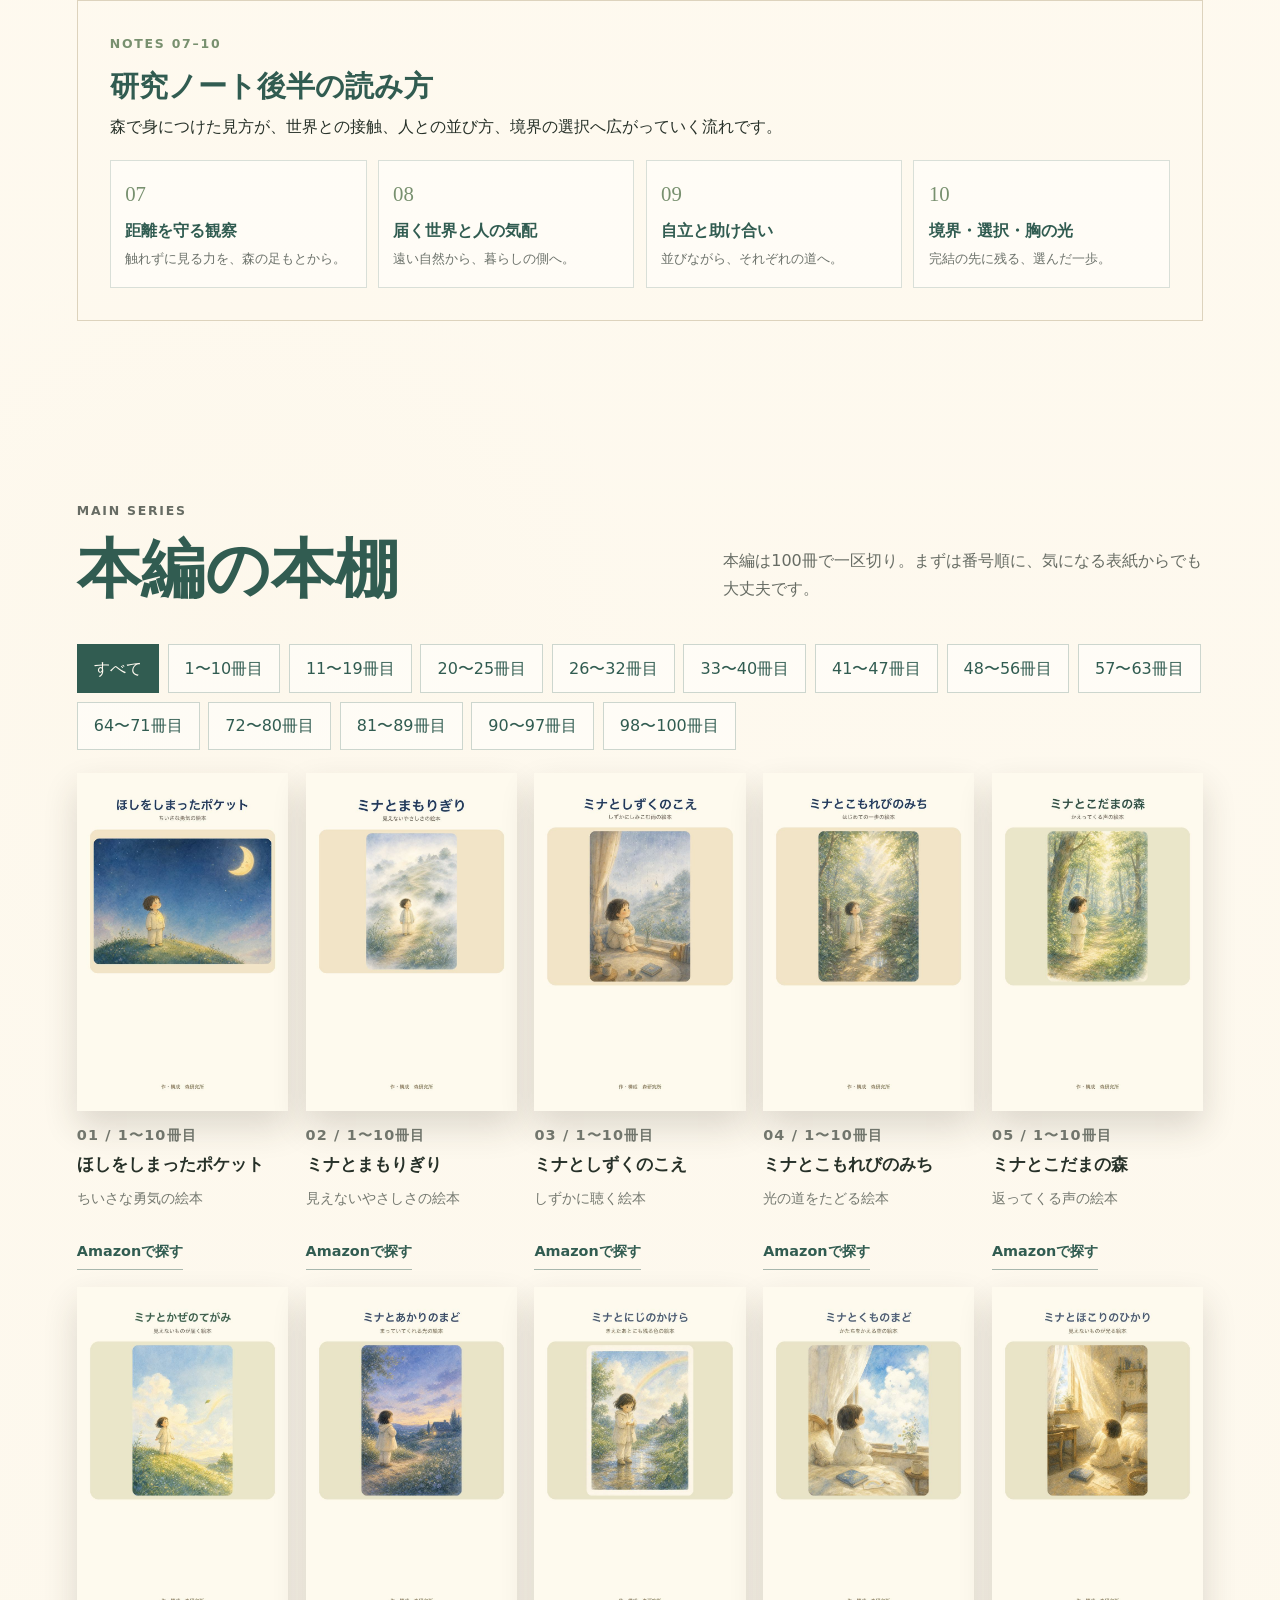
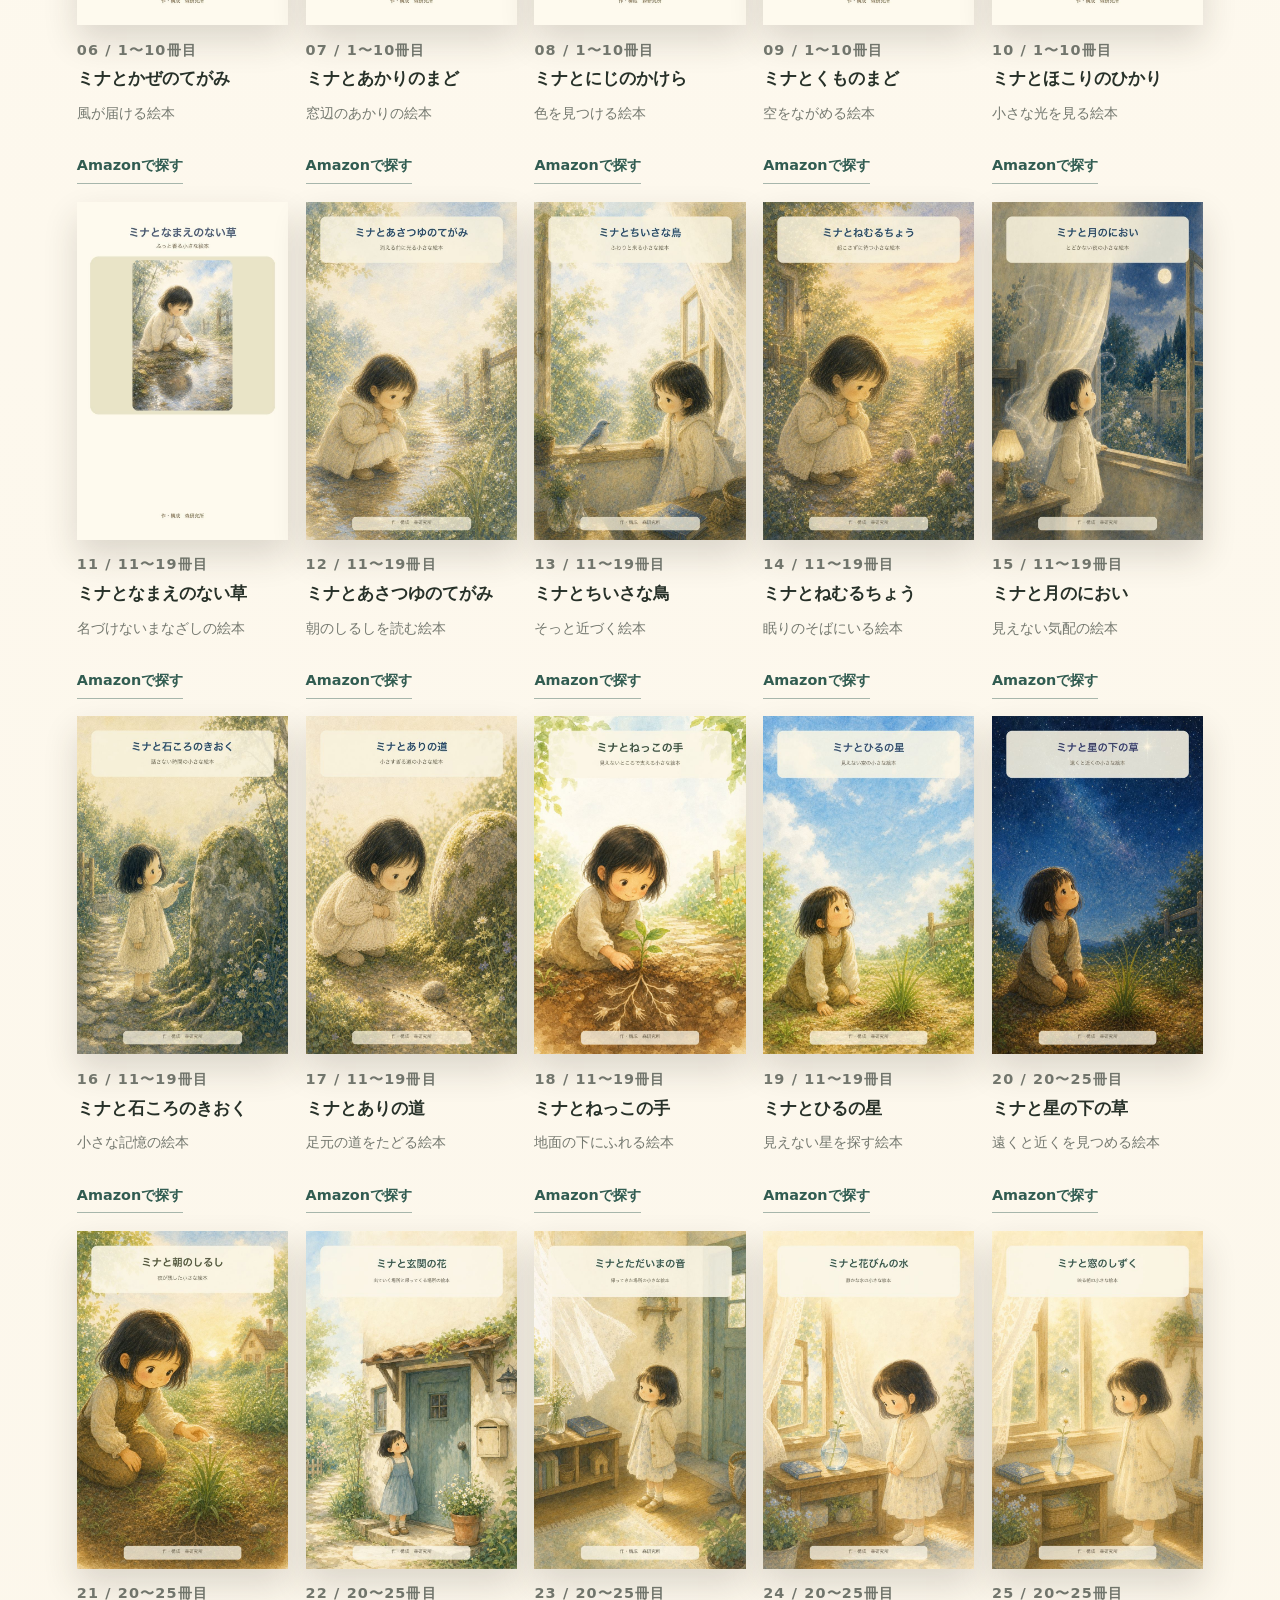
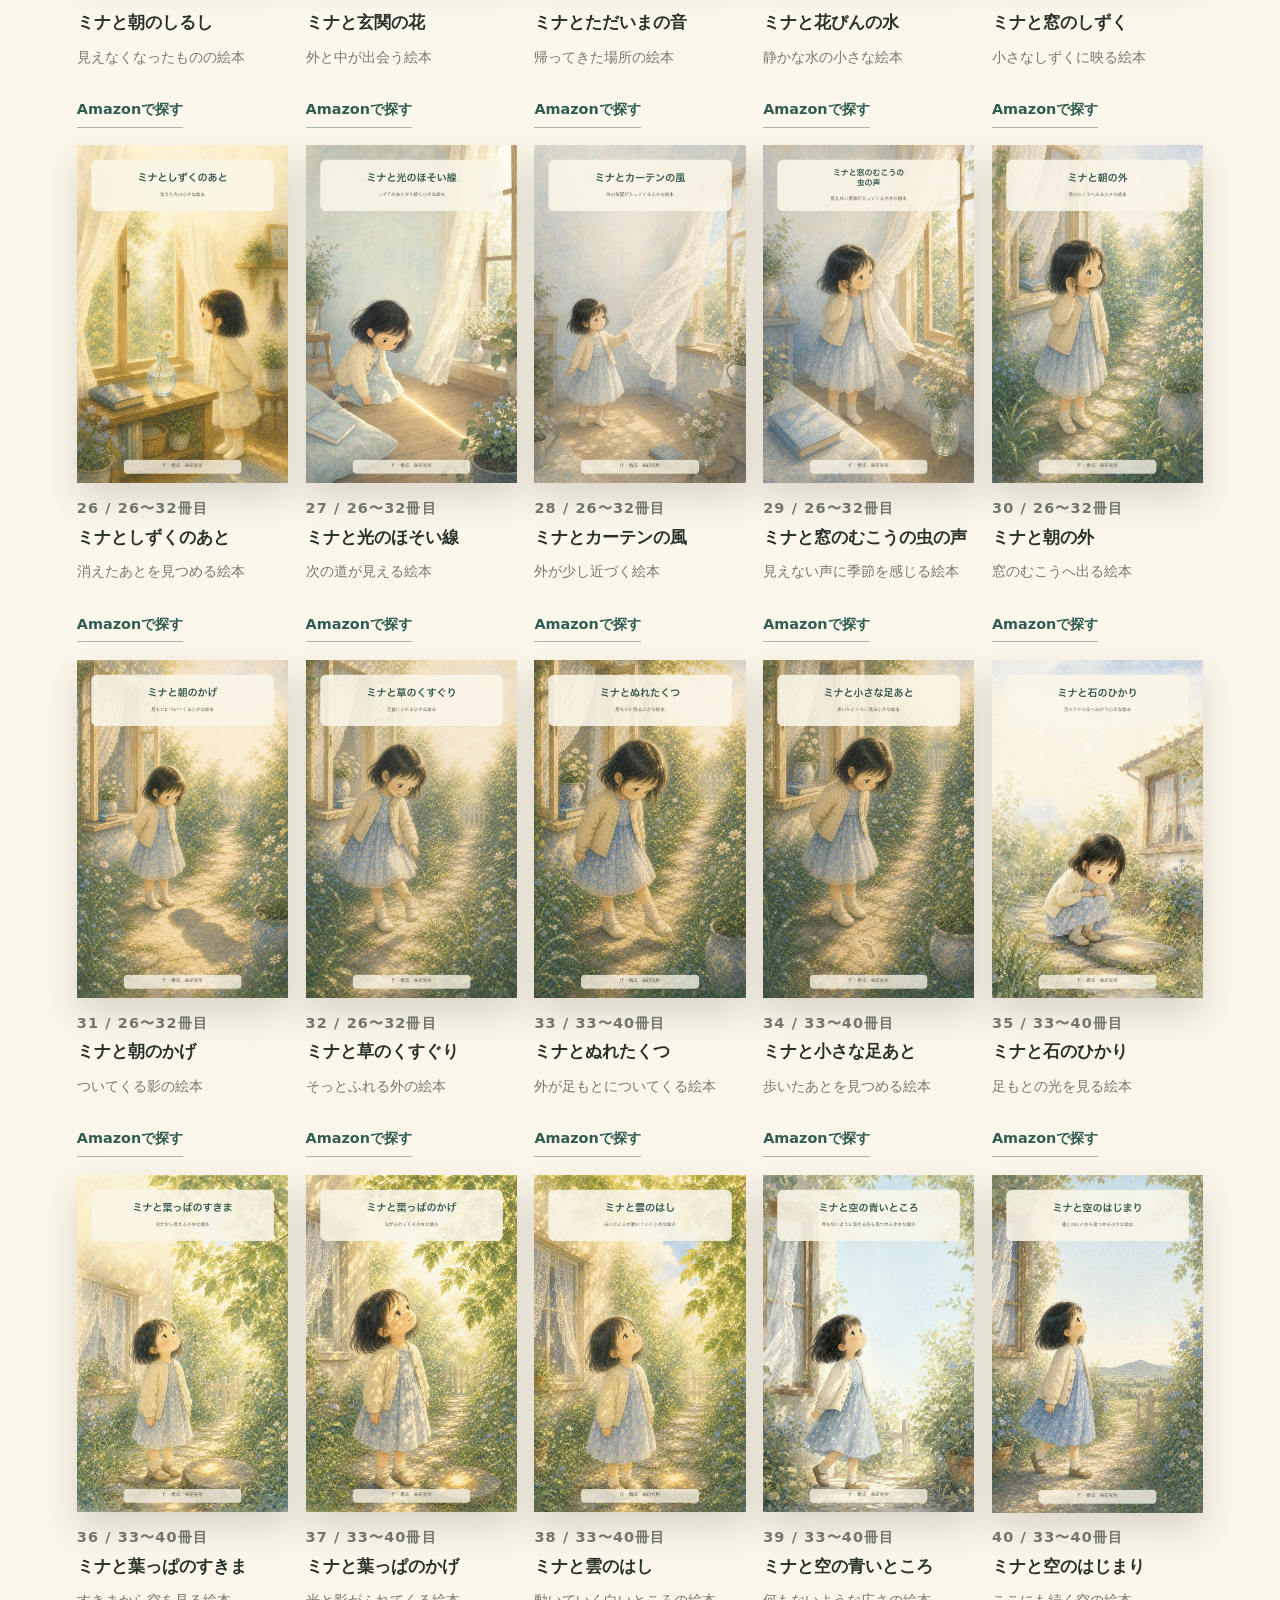
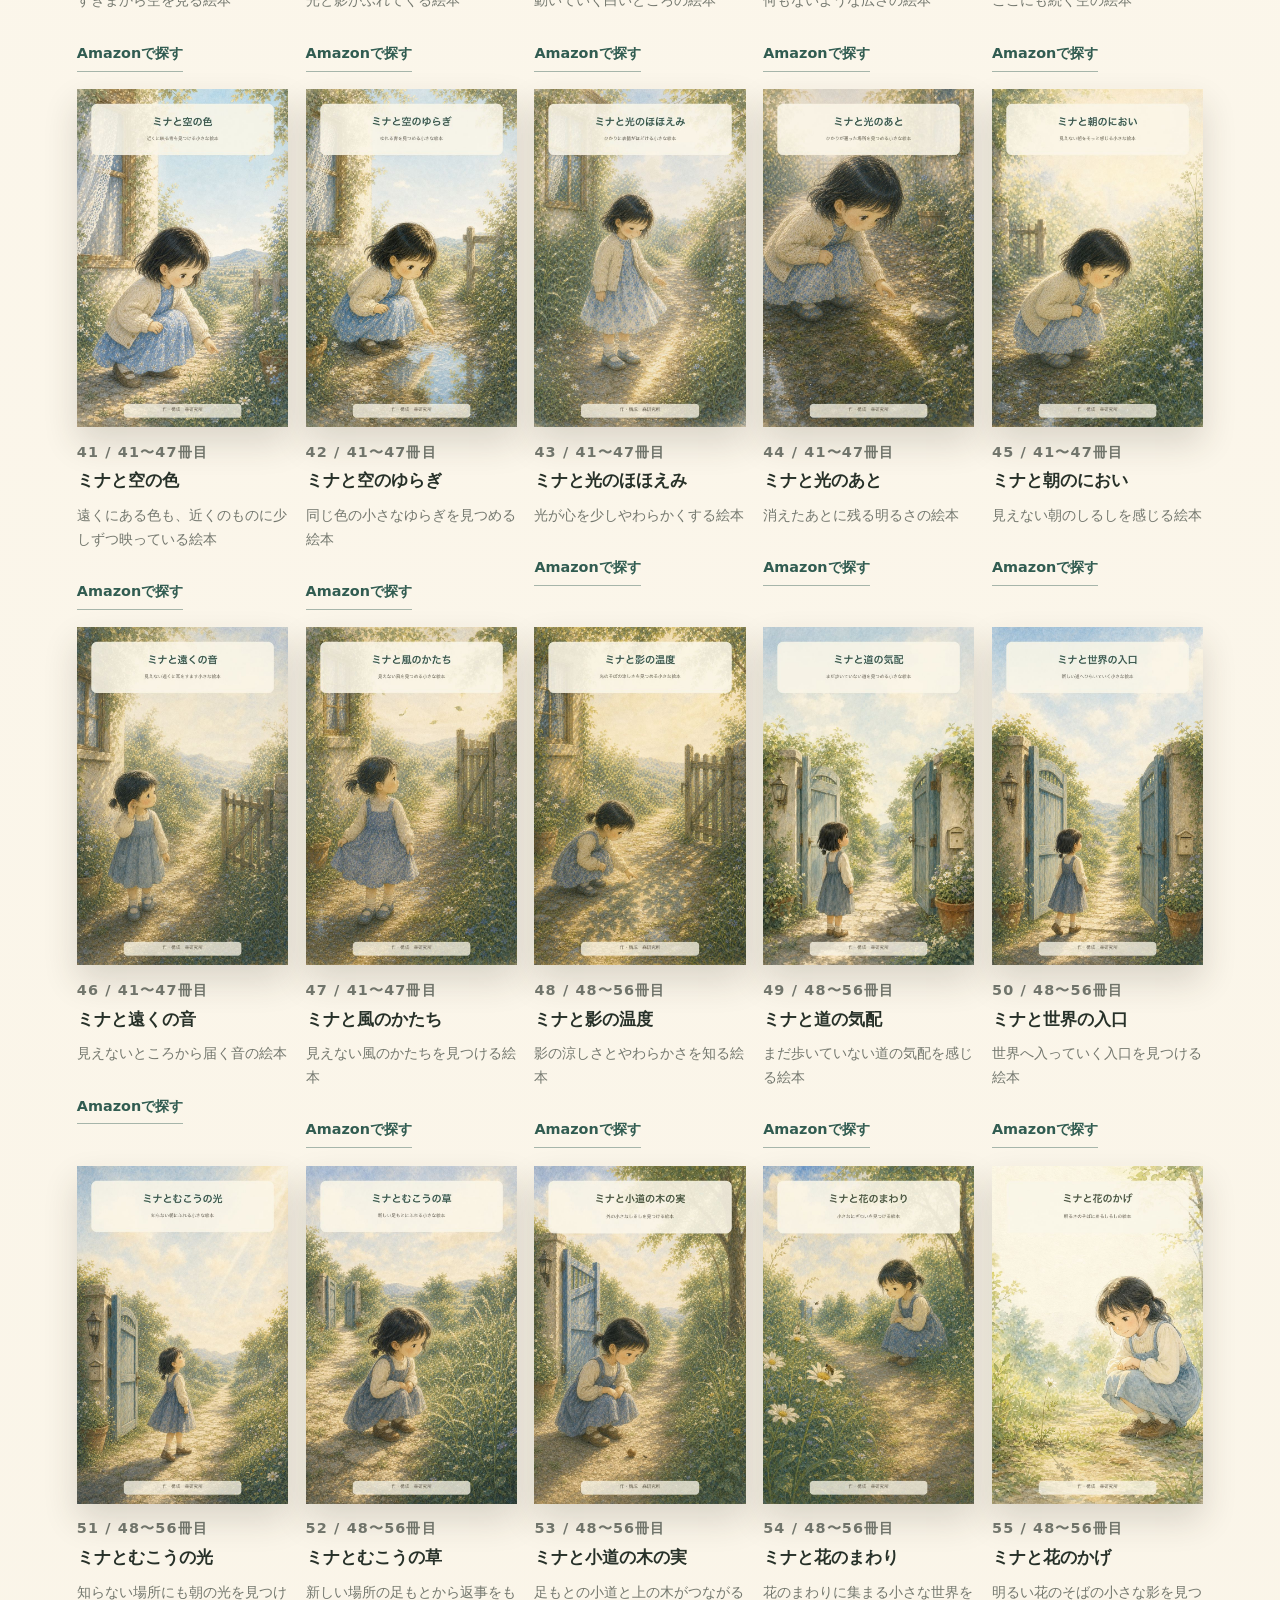
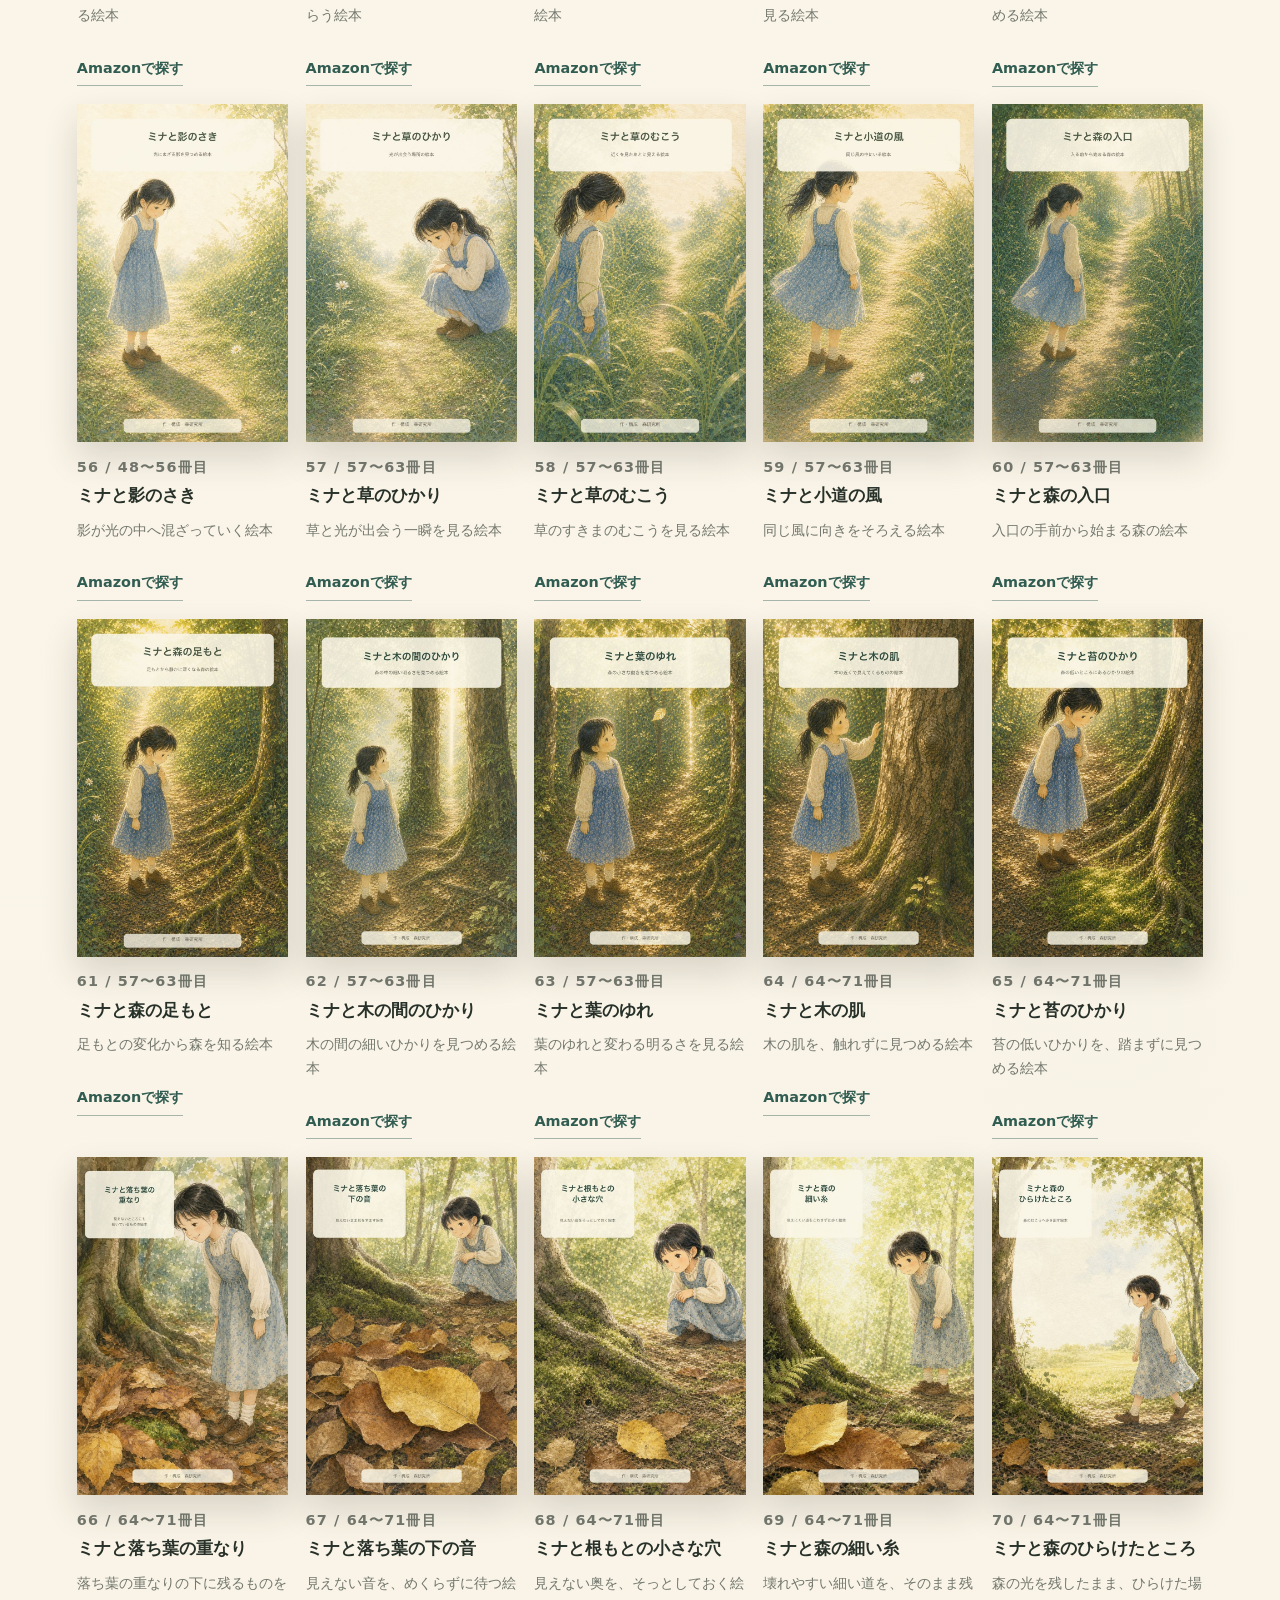
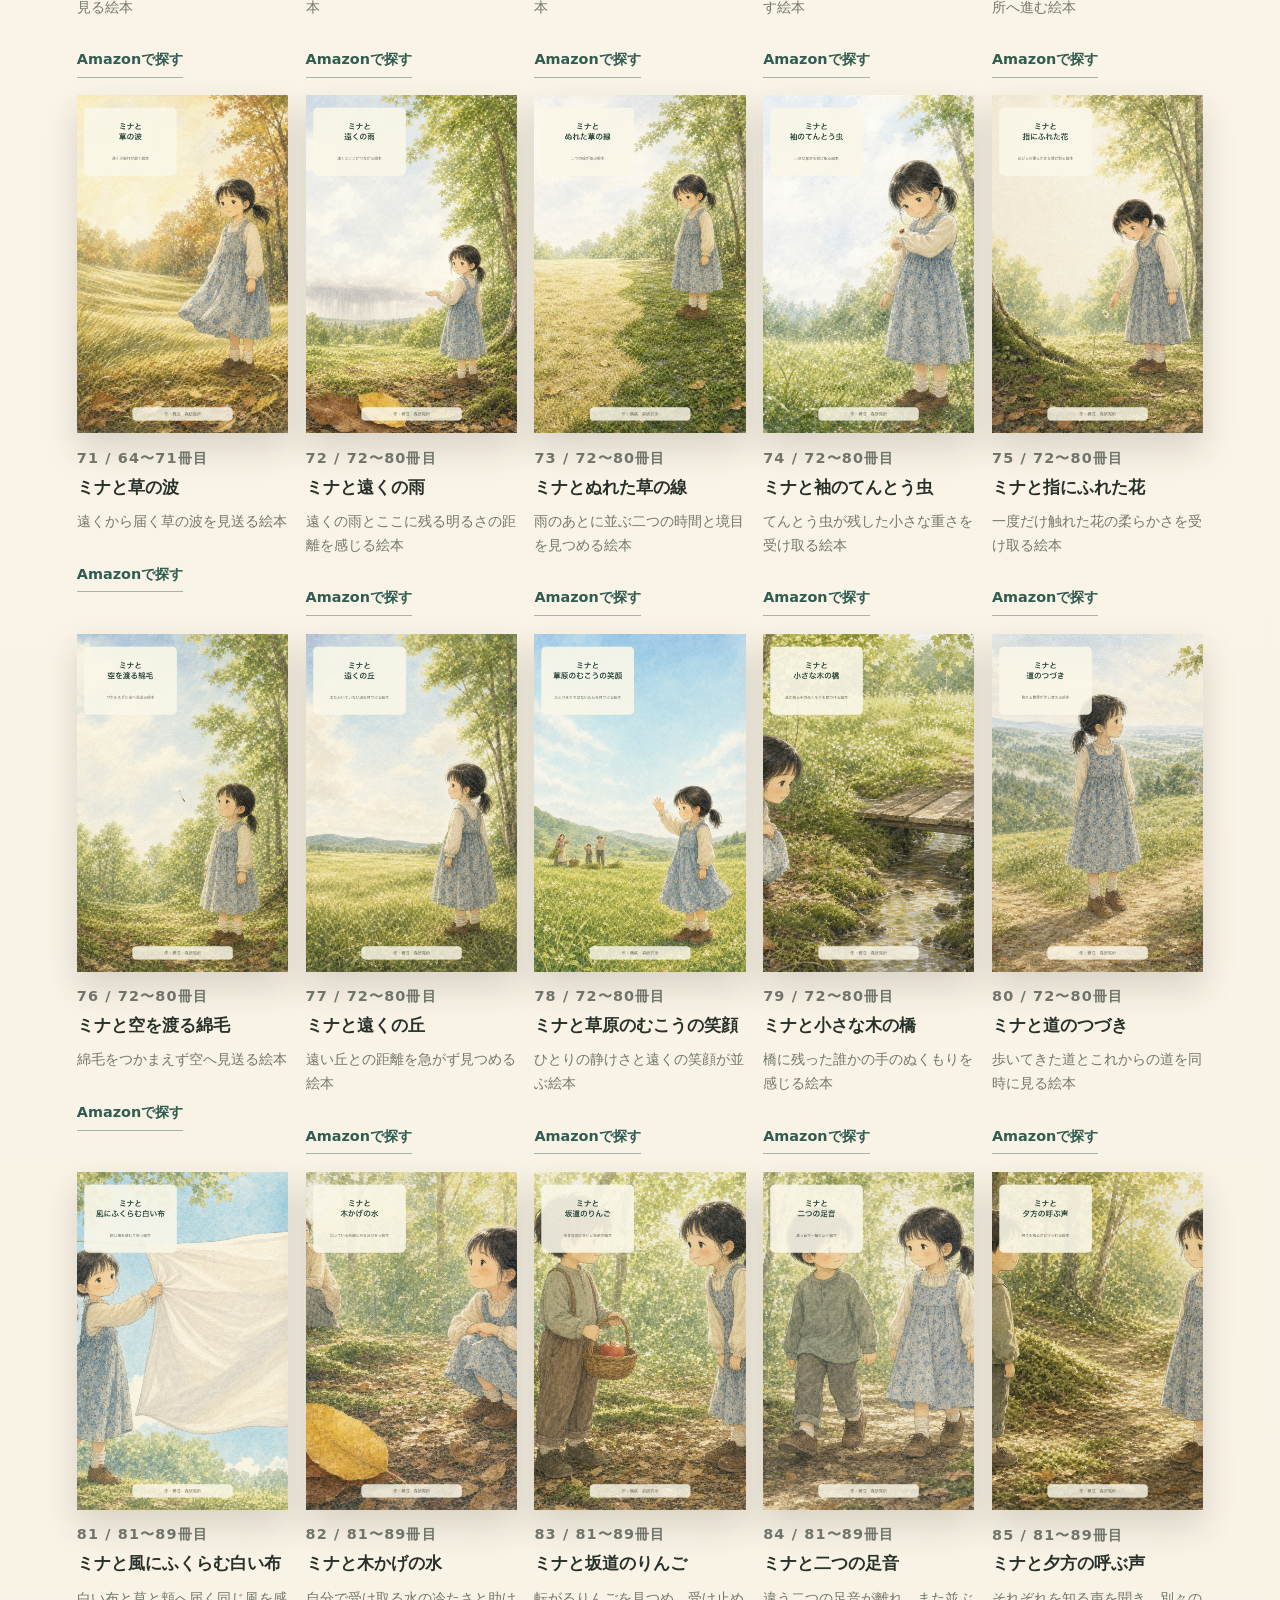
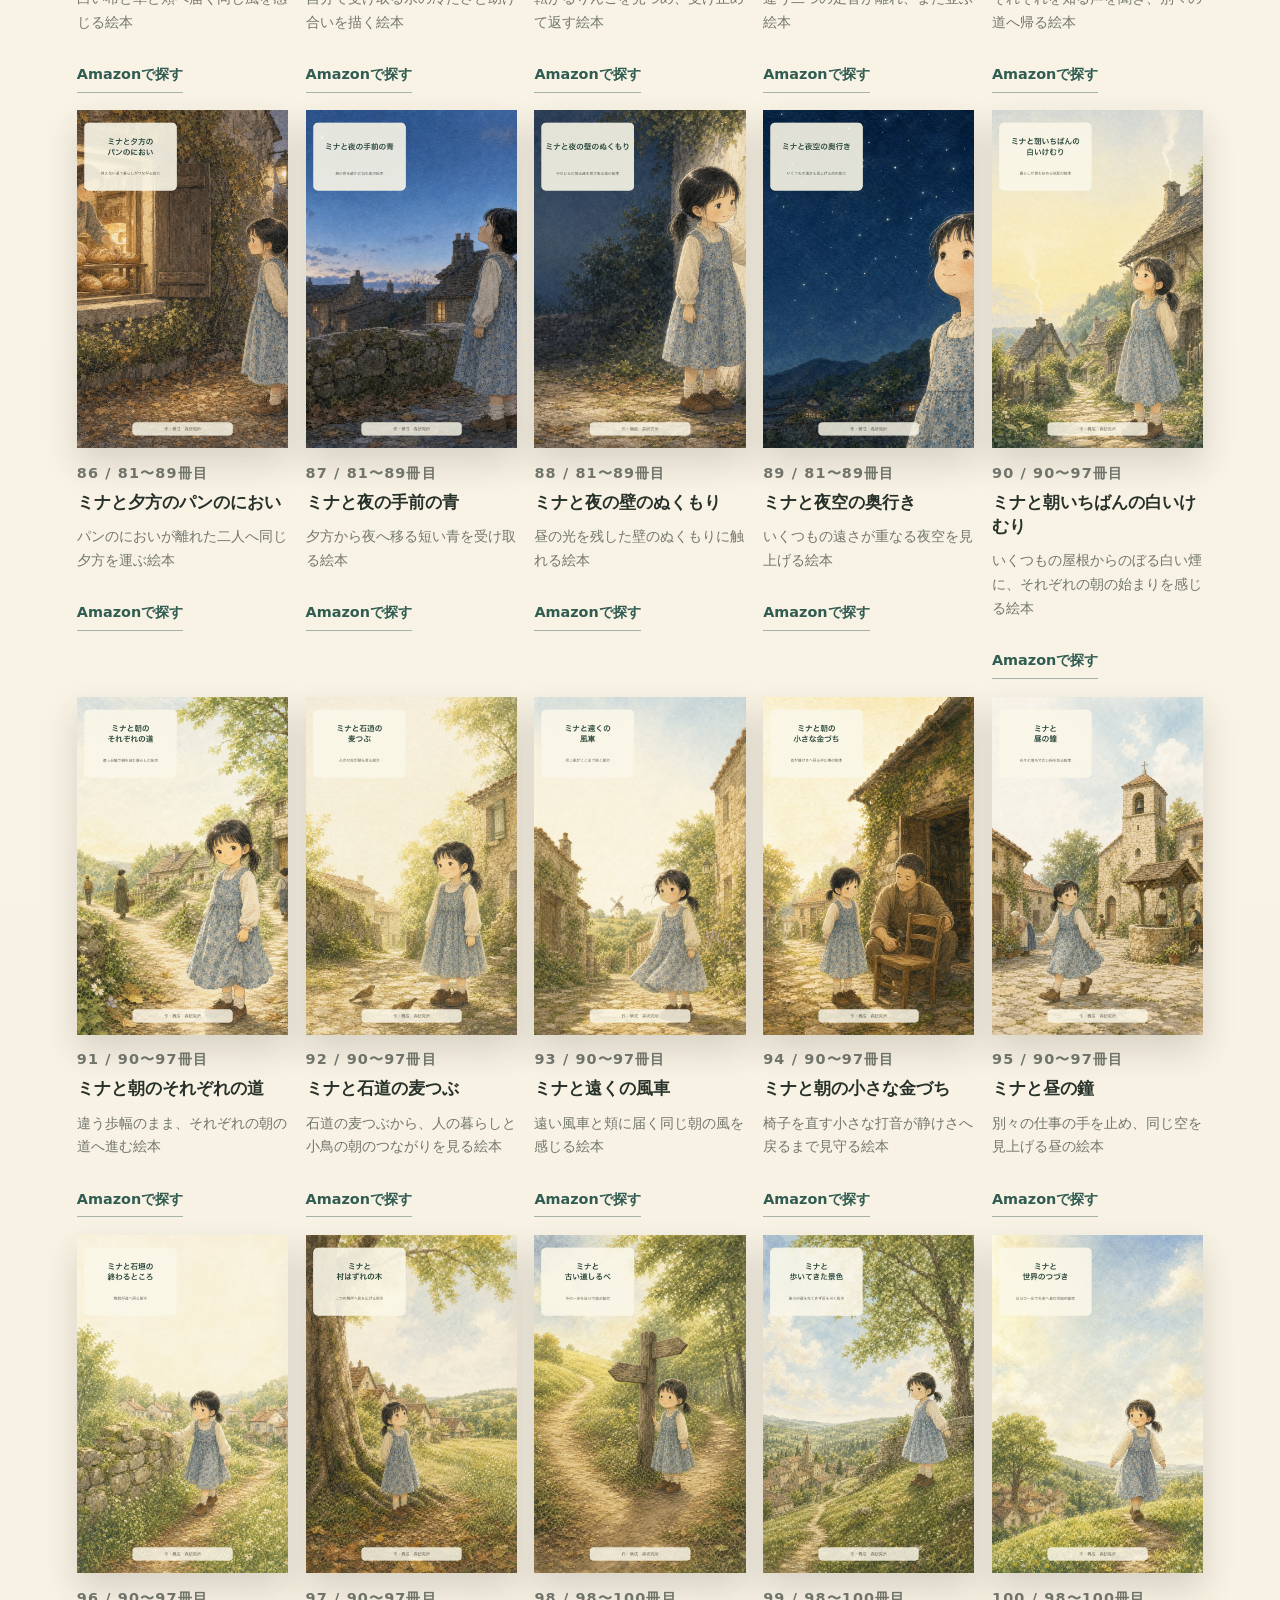
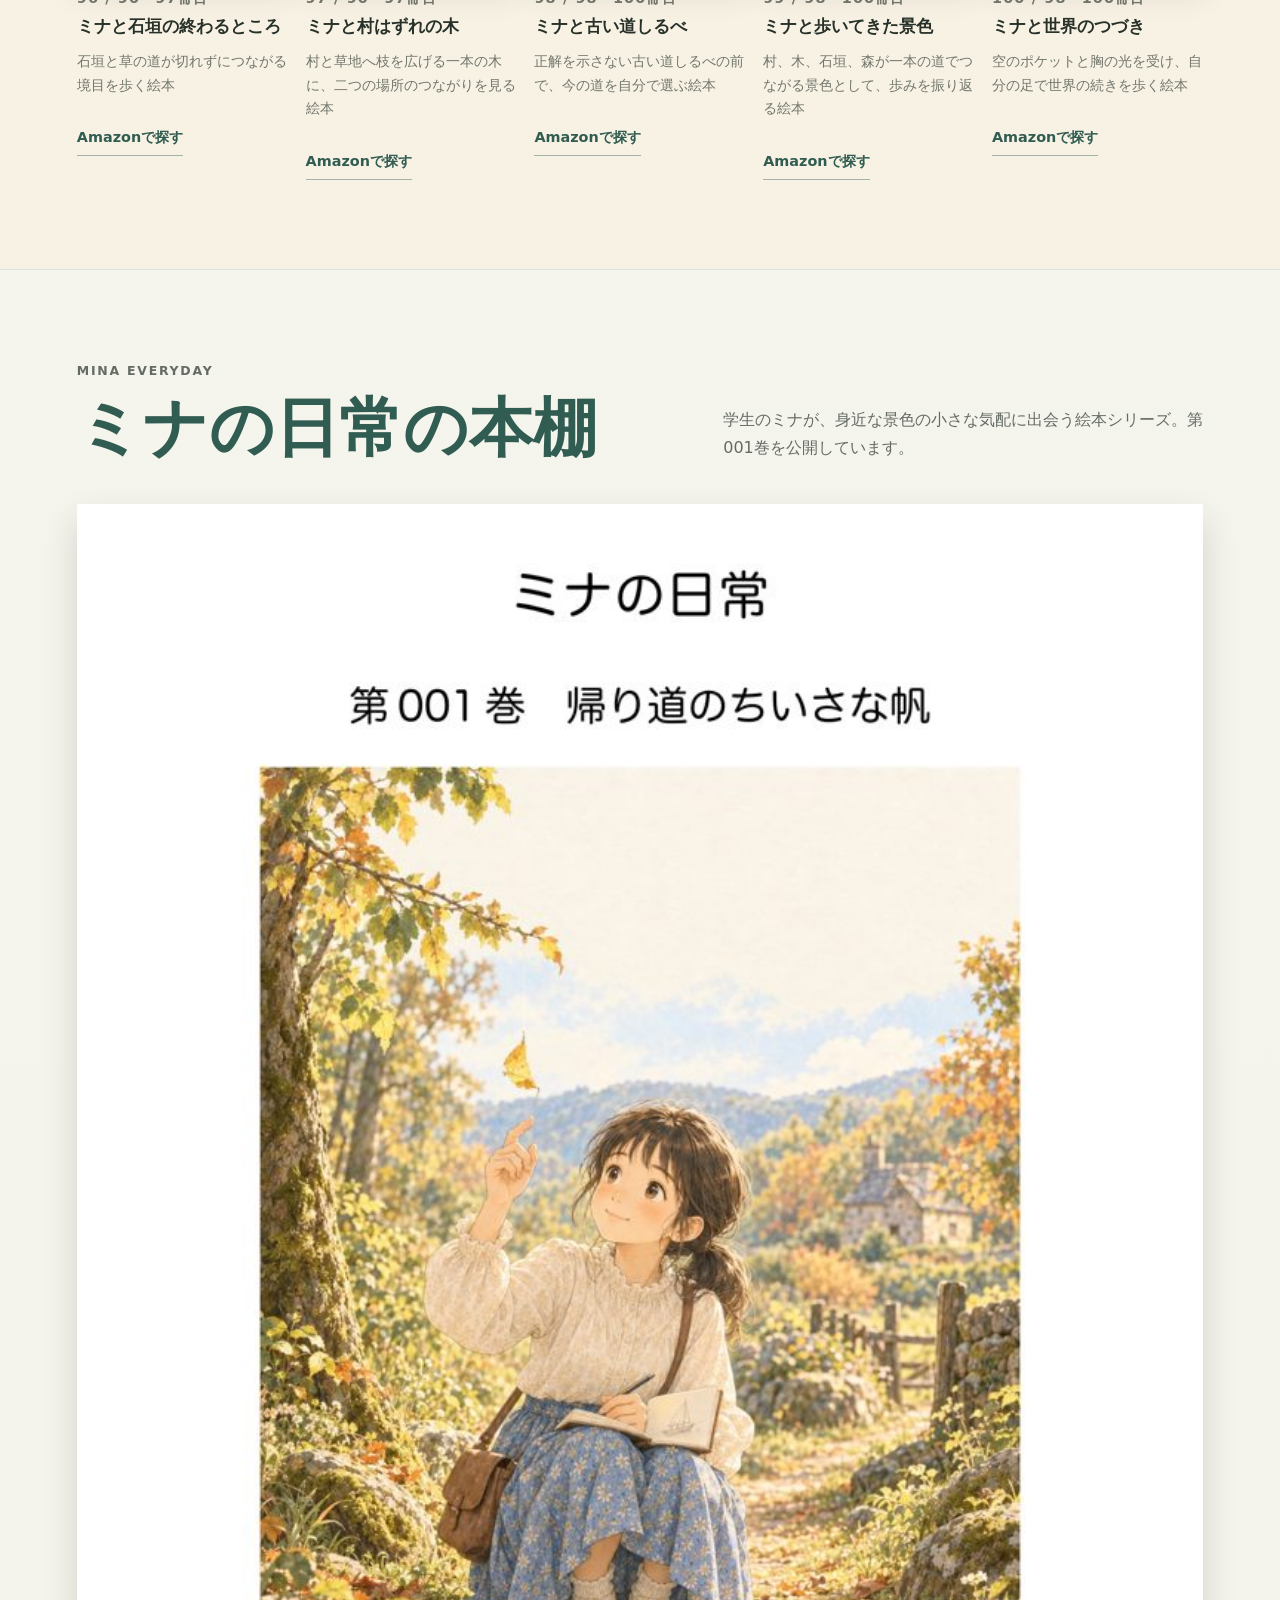
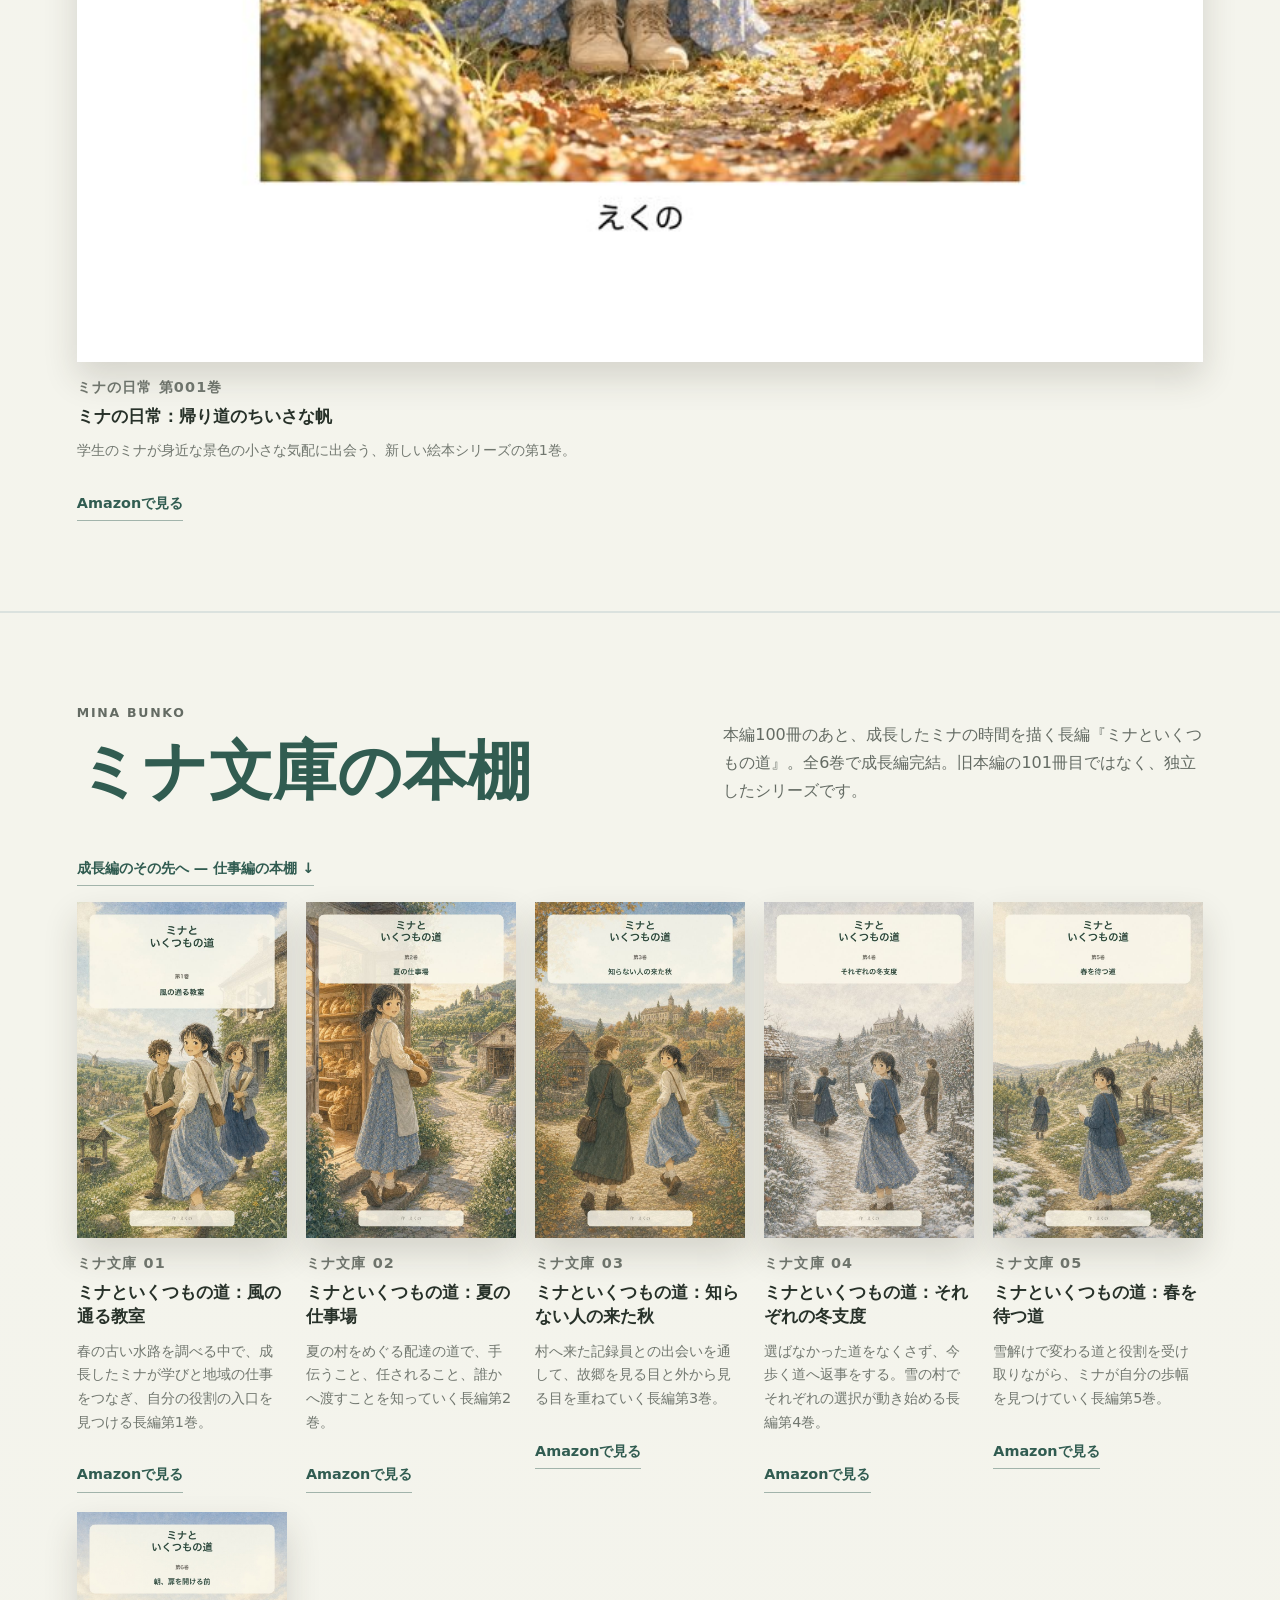
==== commit ce229a2f: "Place magazine volume 05 after volume 04" ====
--- a/index.html
+++ b/index.html
@@ -273,6 +273,6 @@
       <p>作・構成　森研究所 / 昼の星を探しています。</p>
     </footer>
 
-    <script src="script.js?v=20261018-daily-001"></script>
+    <script src="script.js?v=20261018-magazine-order"></script>
   </body>
 </html>
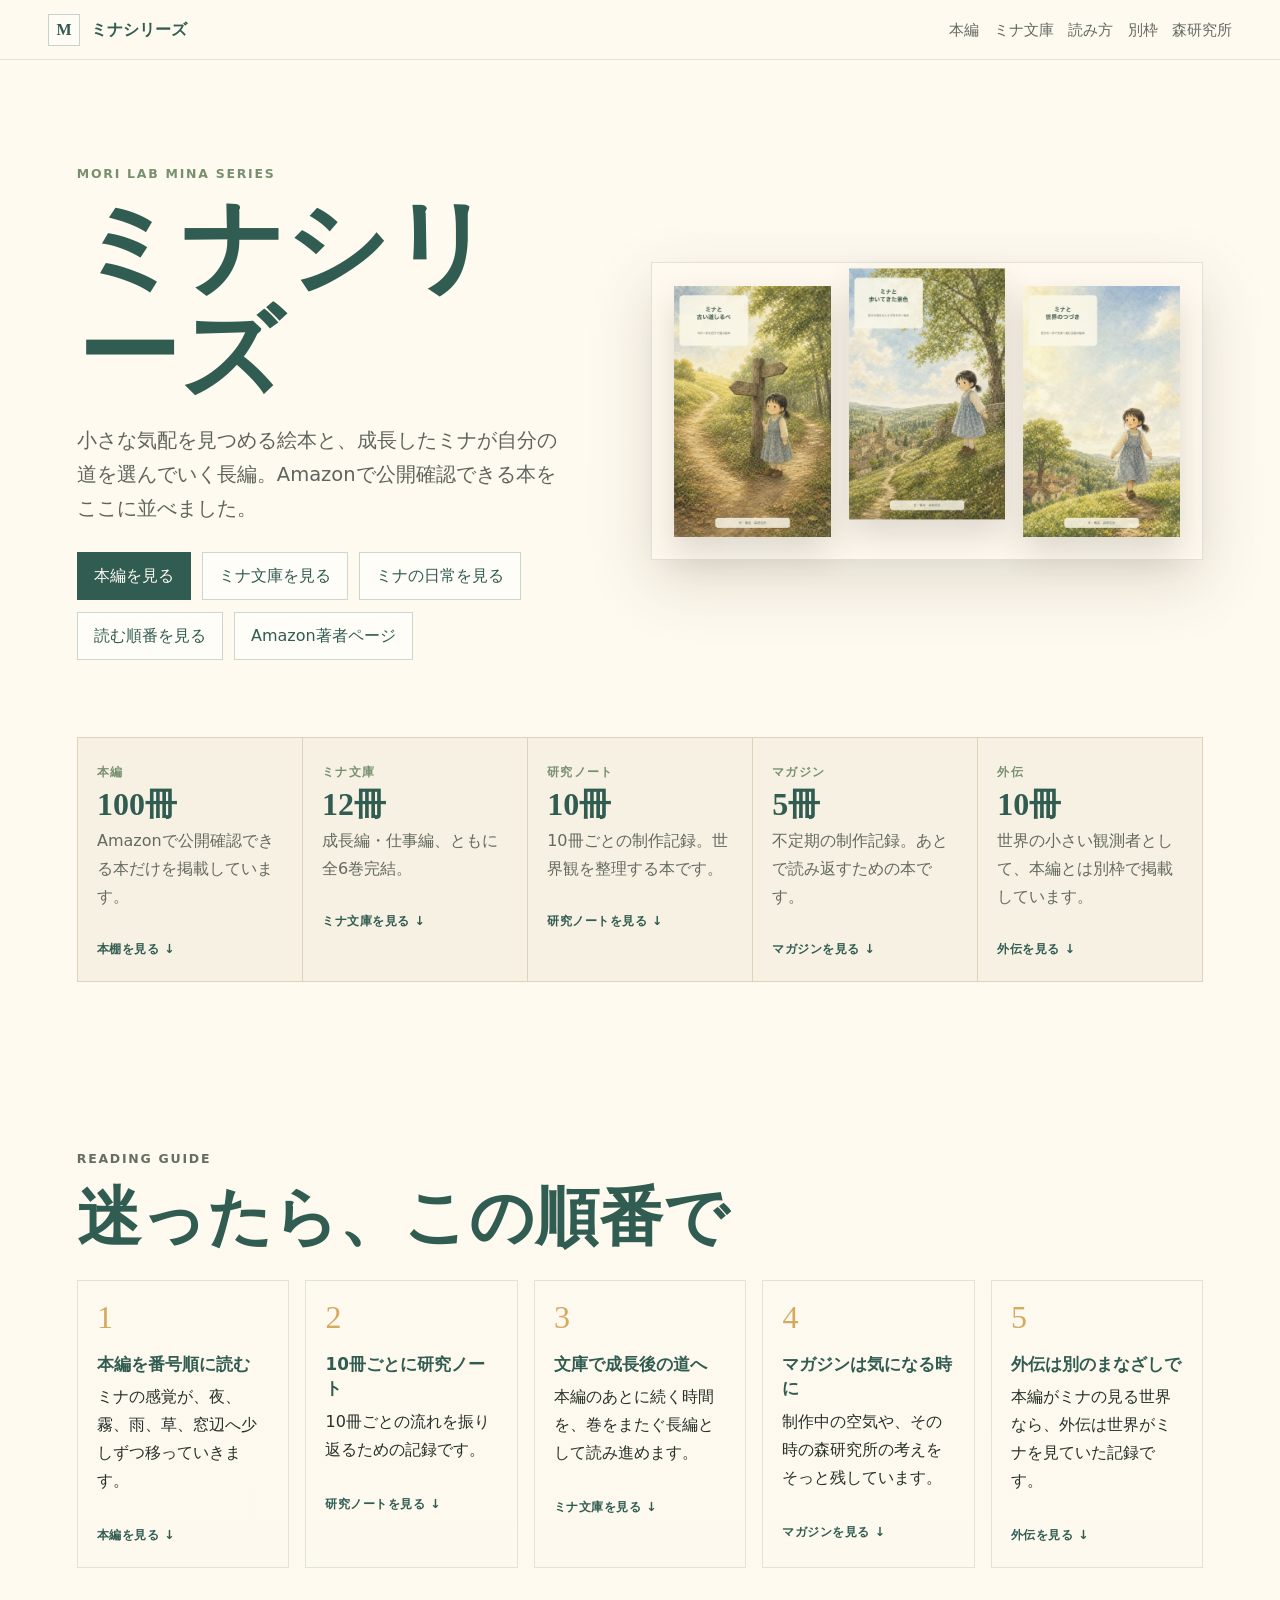
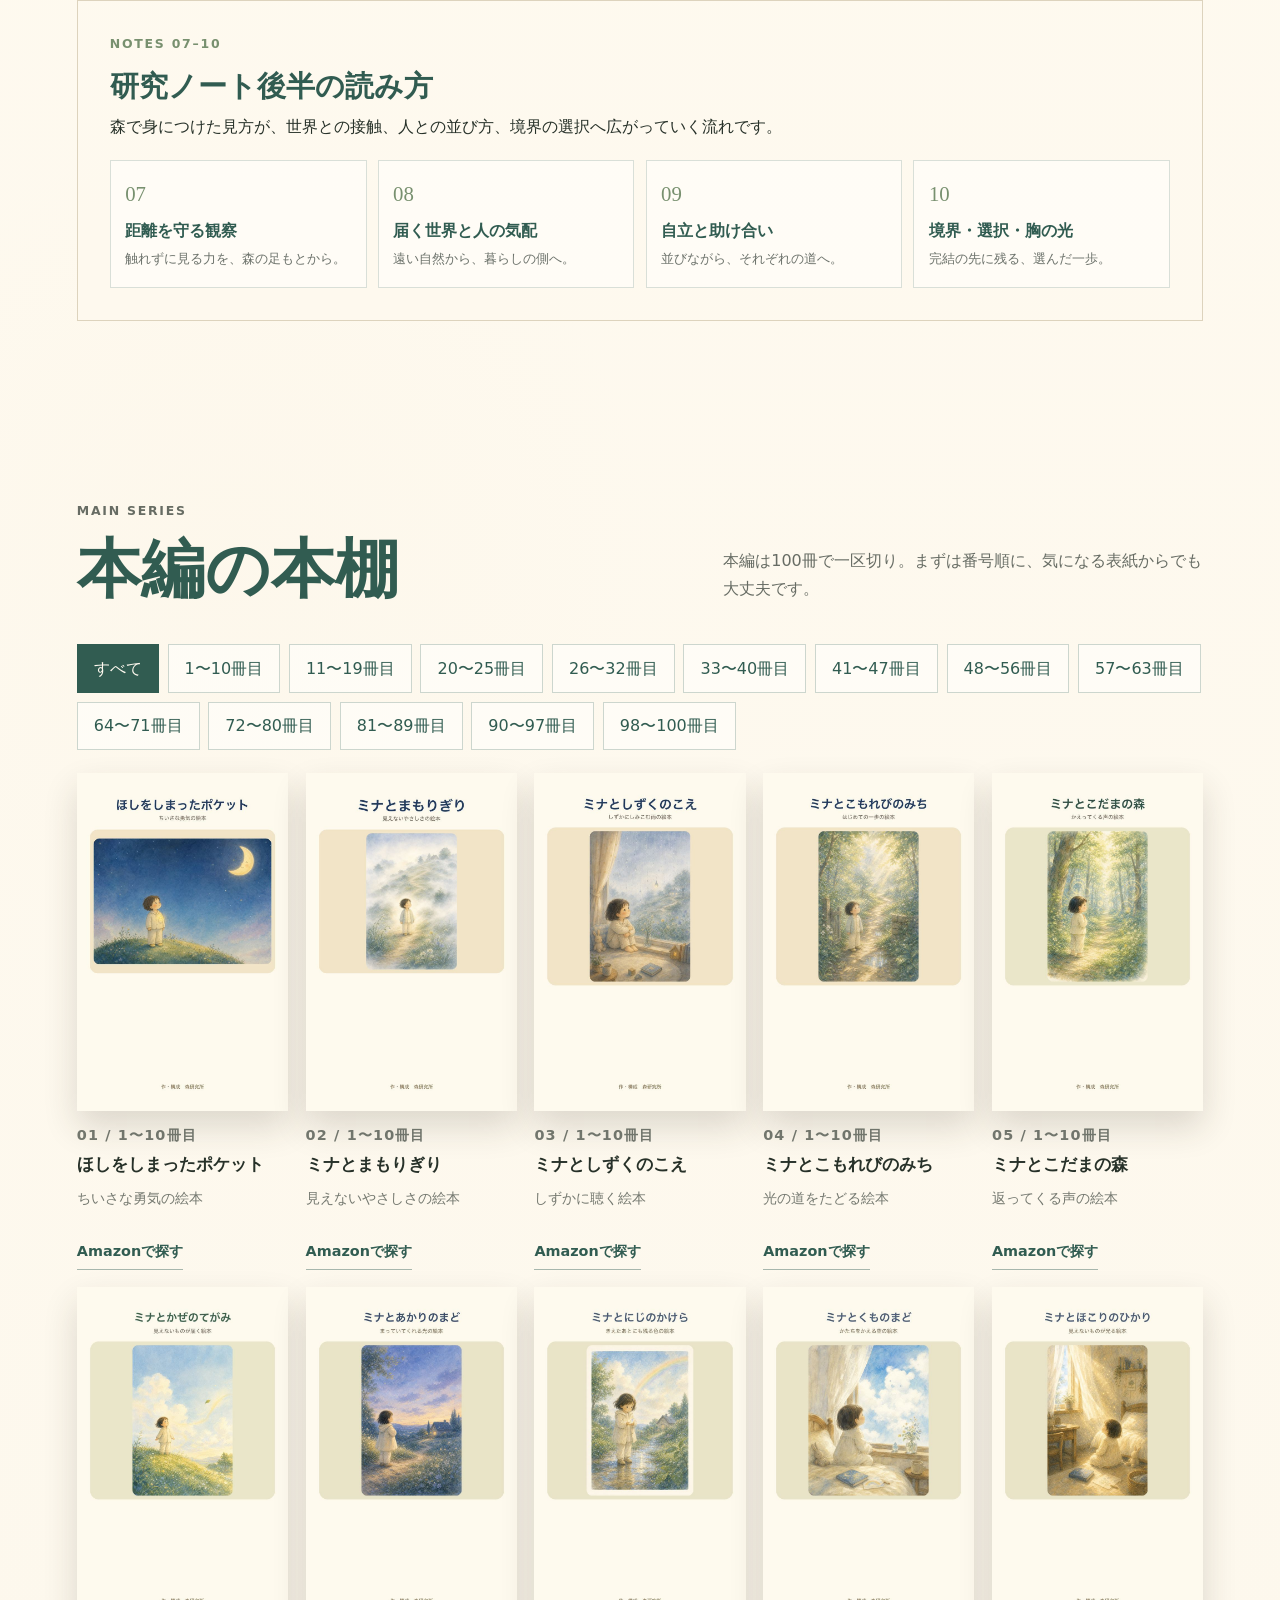
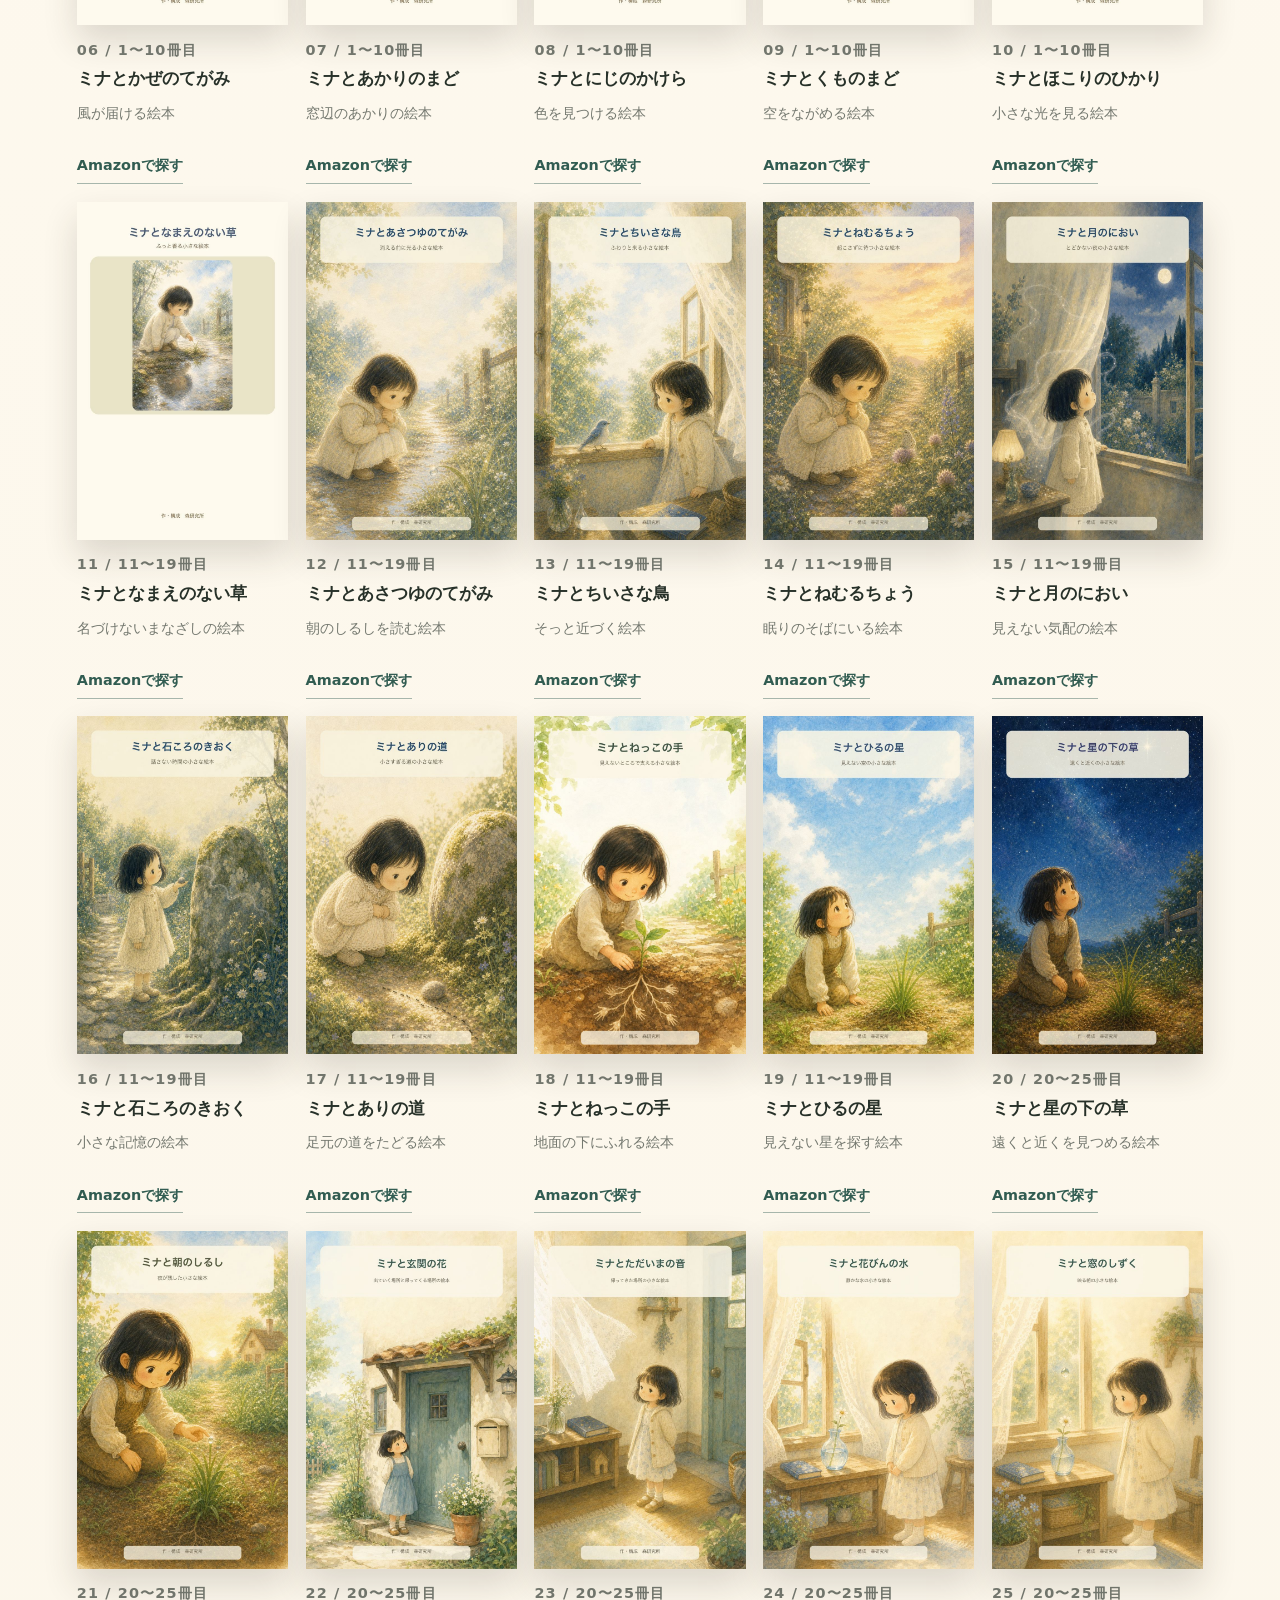
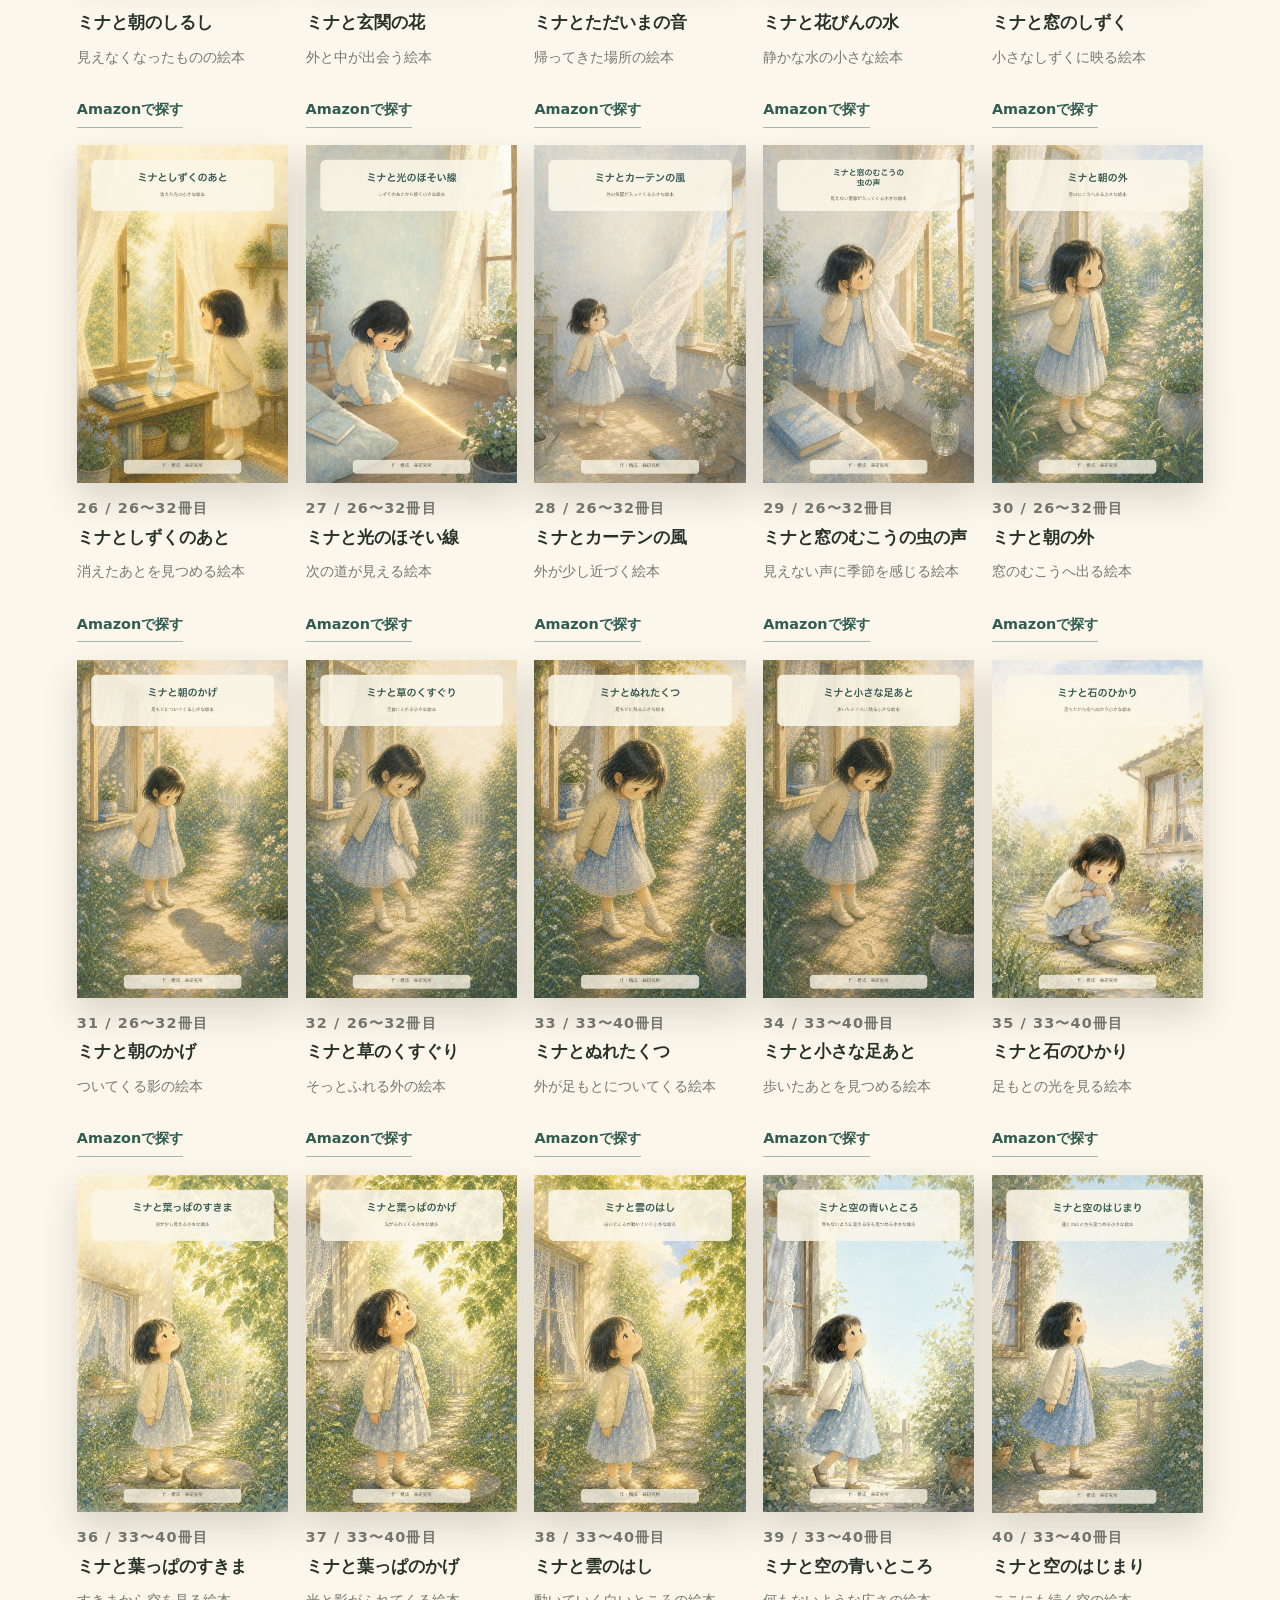
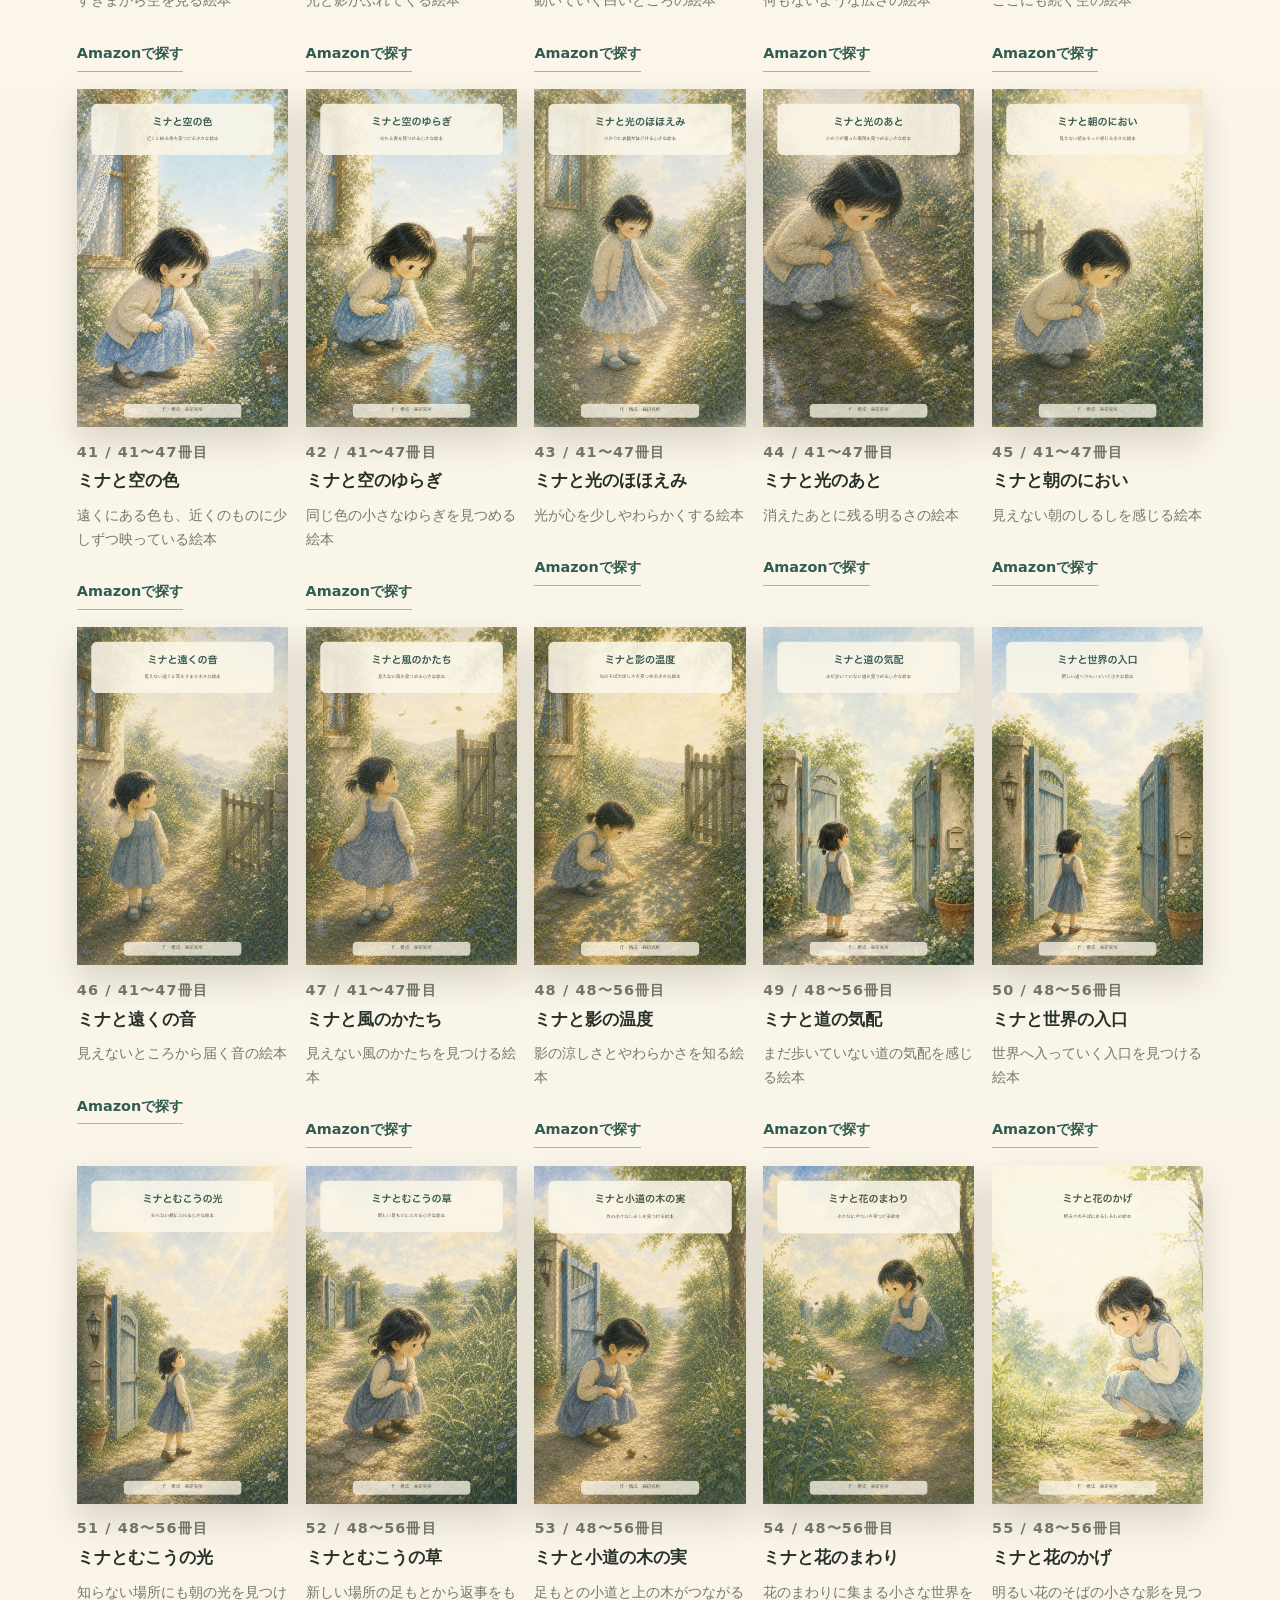
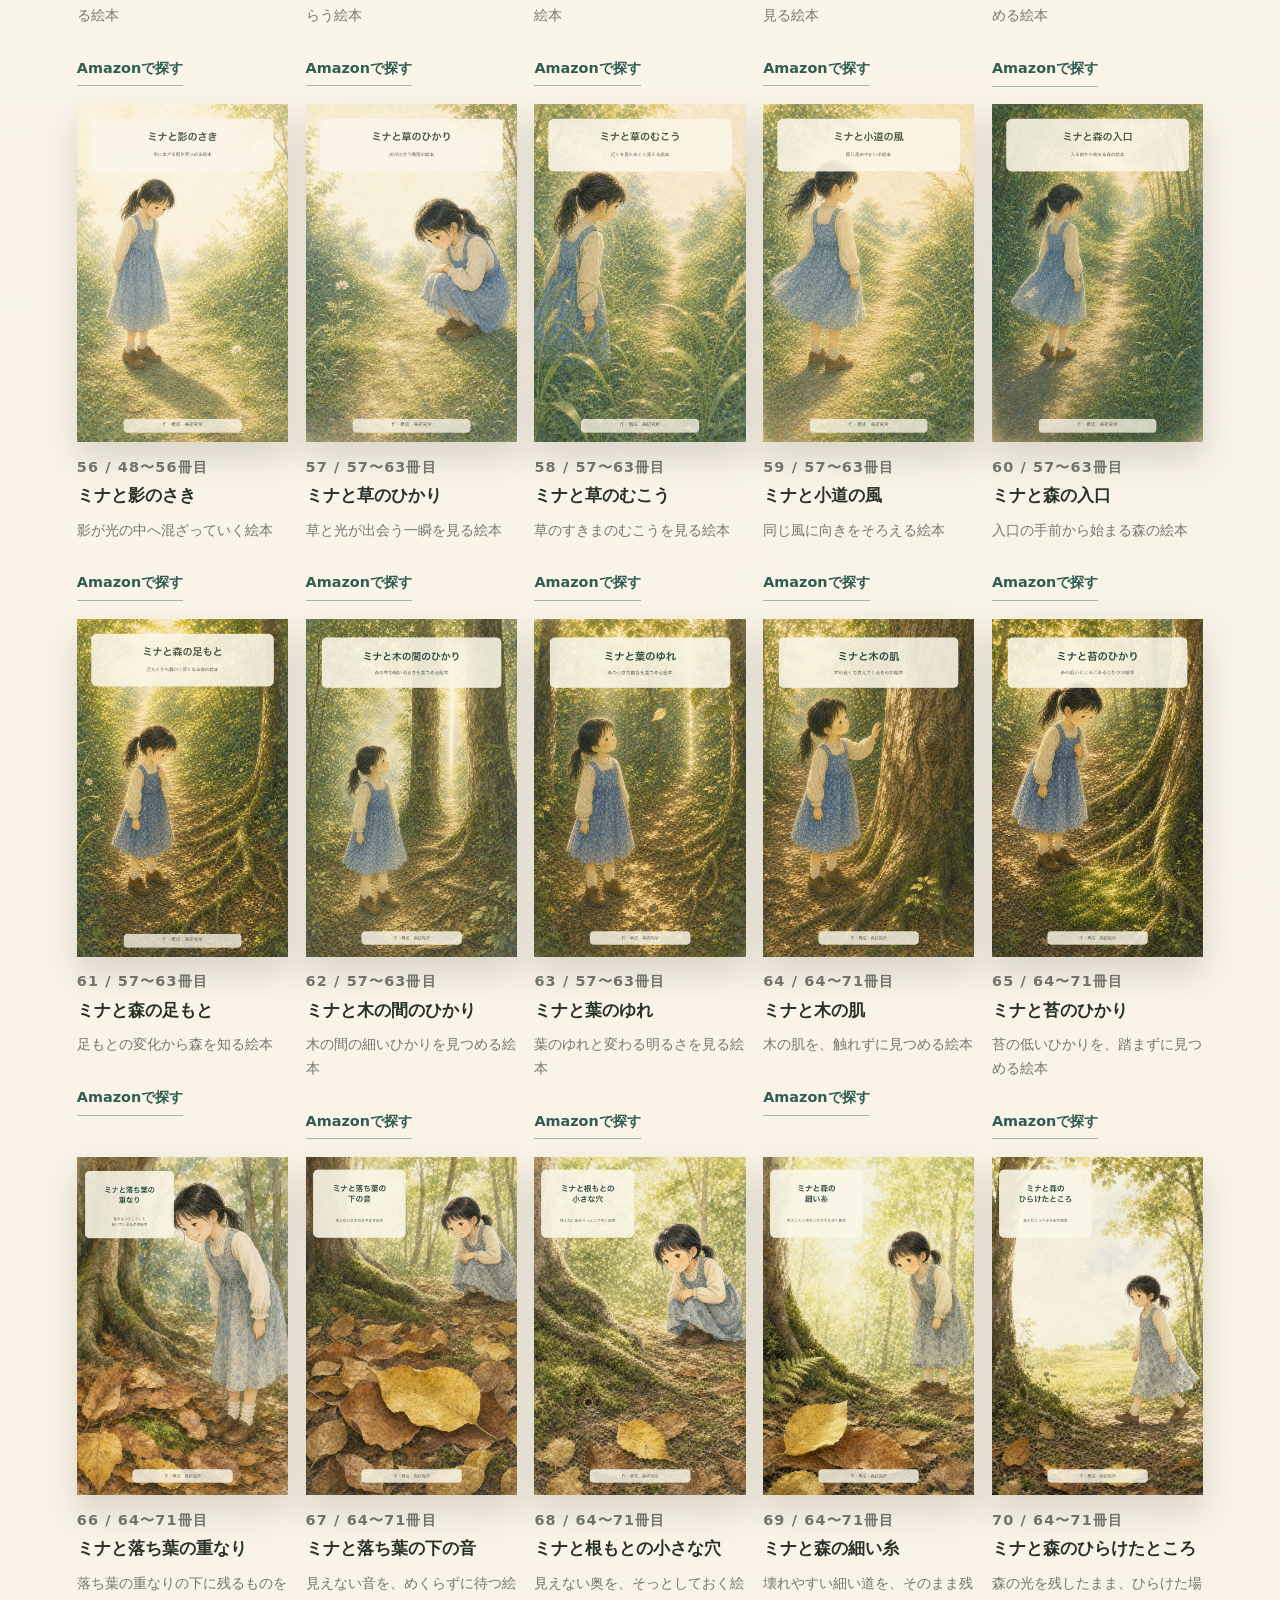
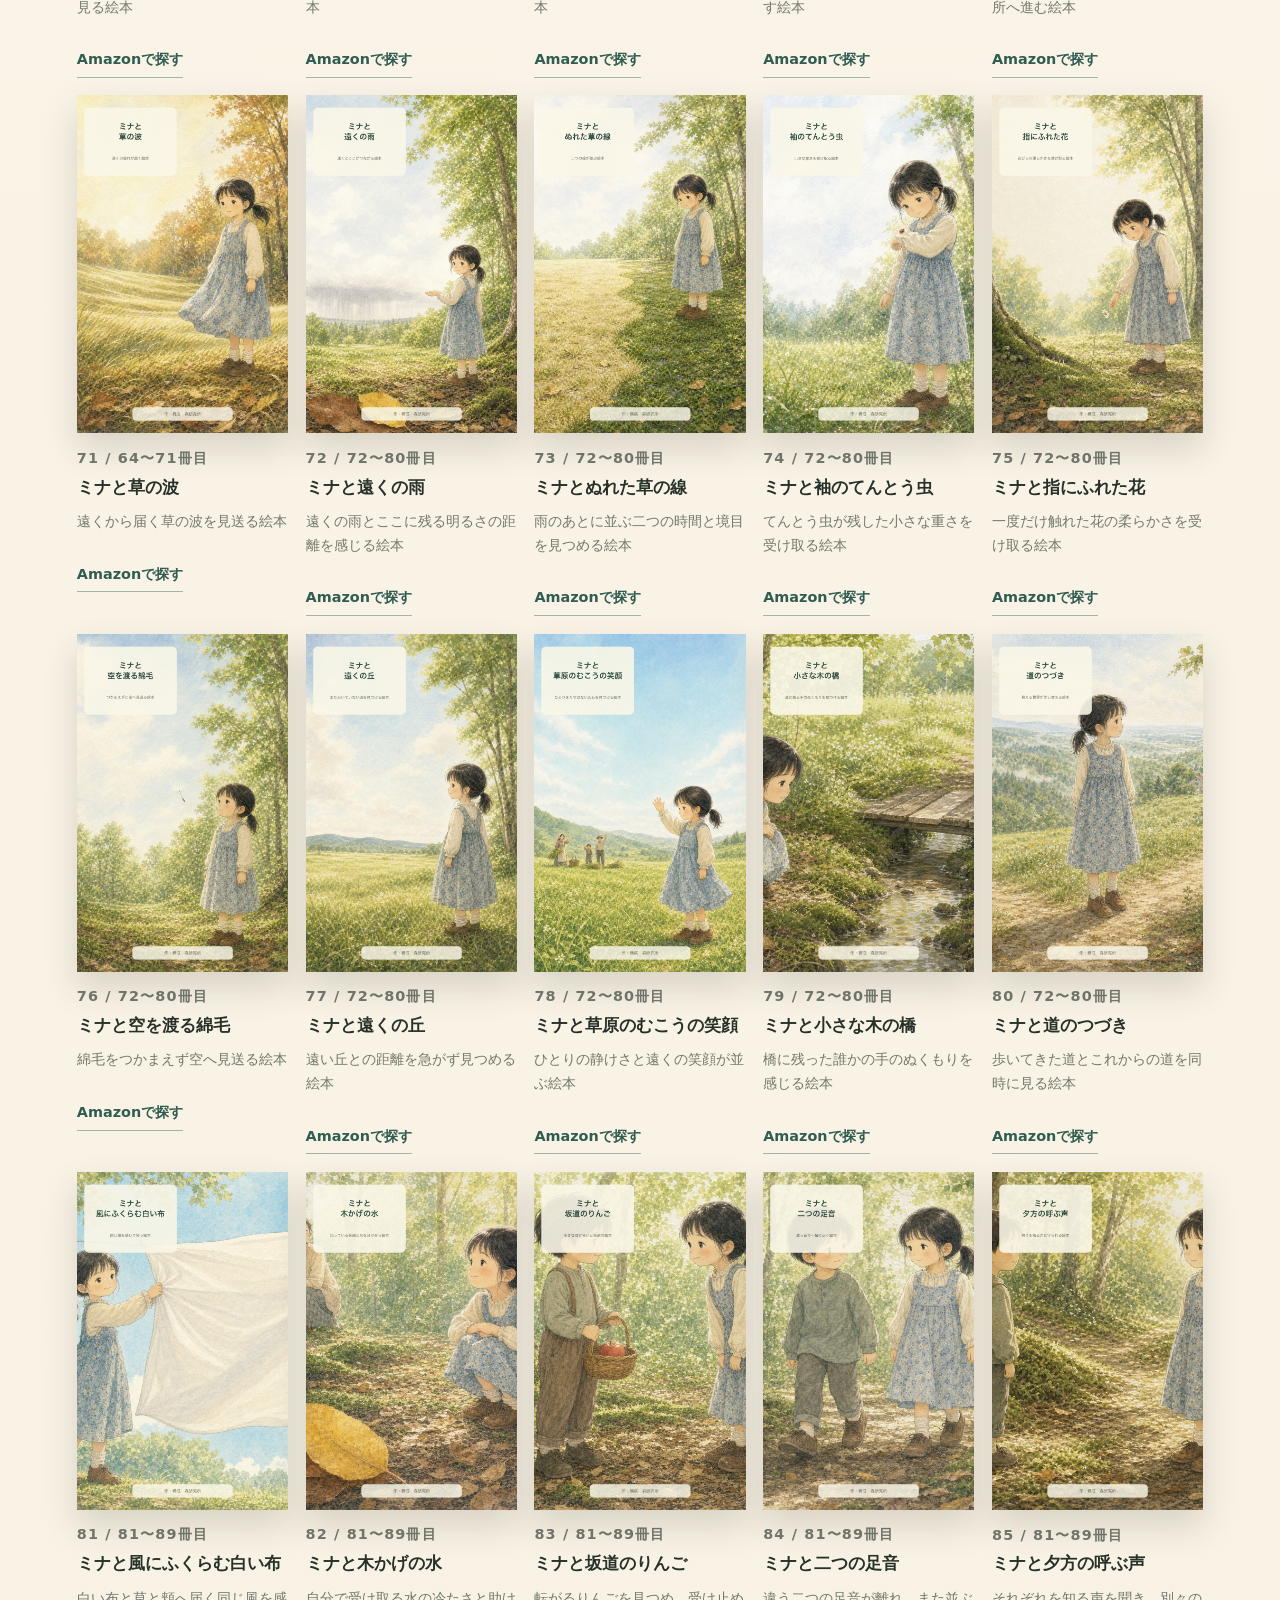
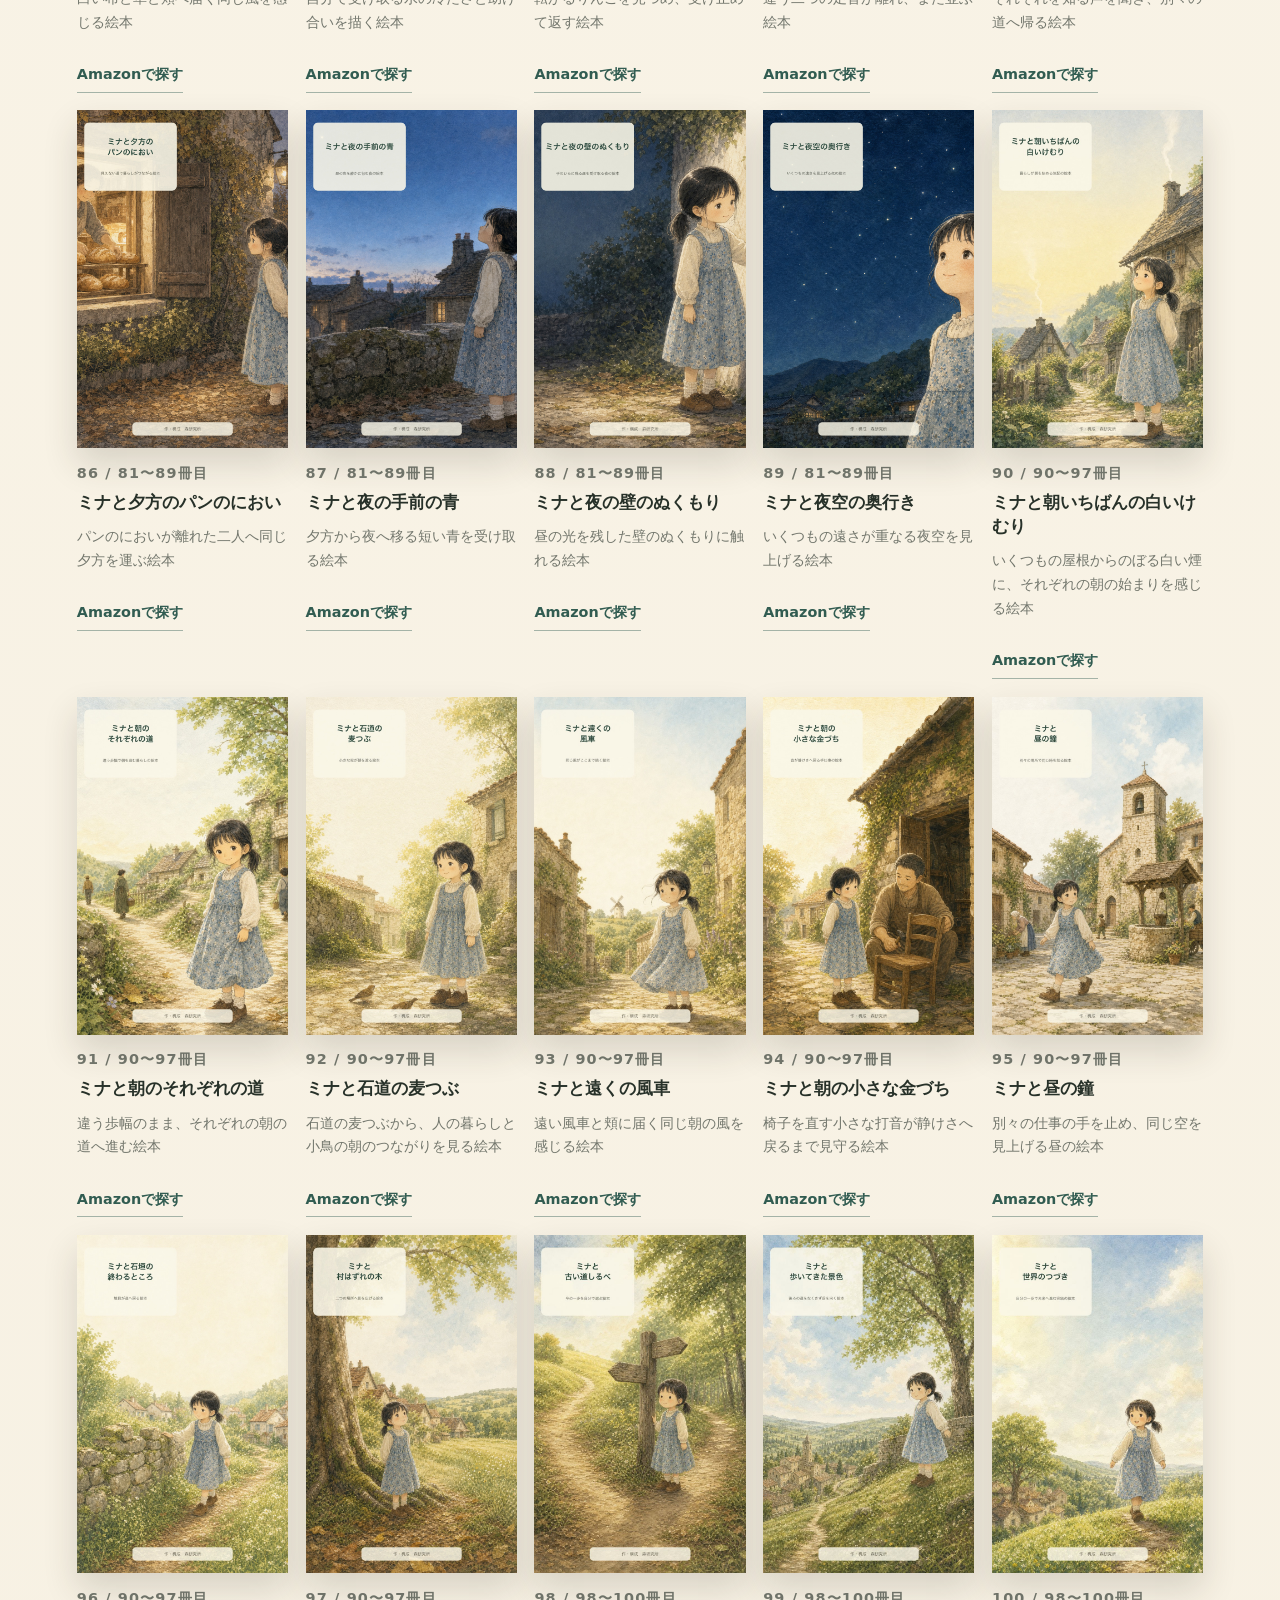
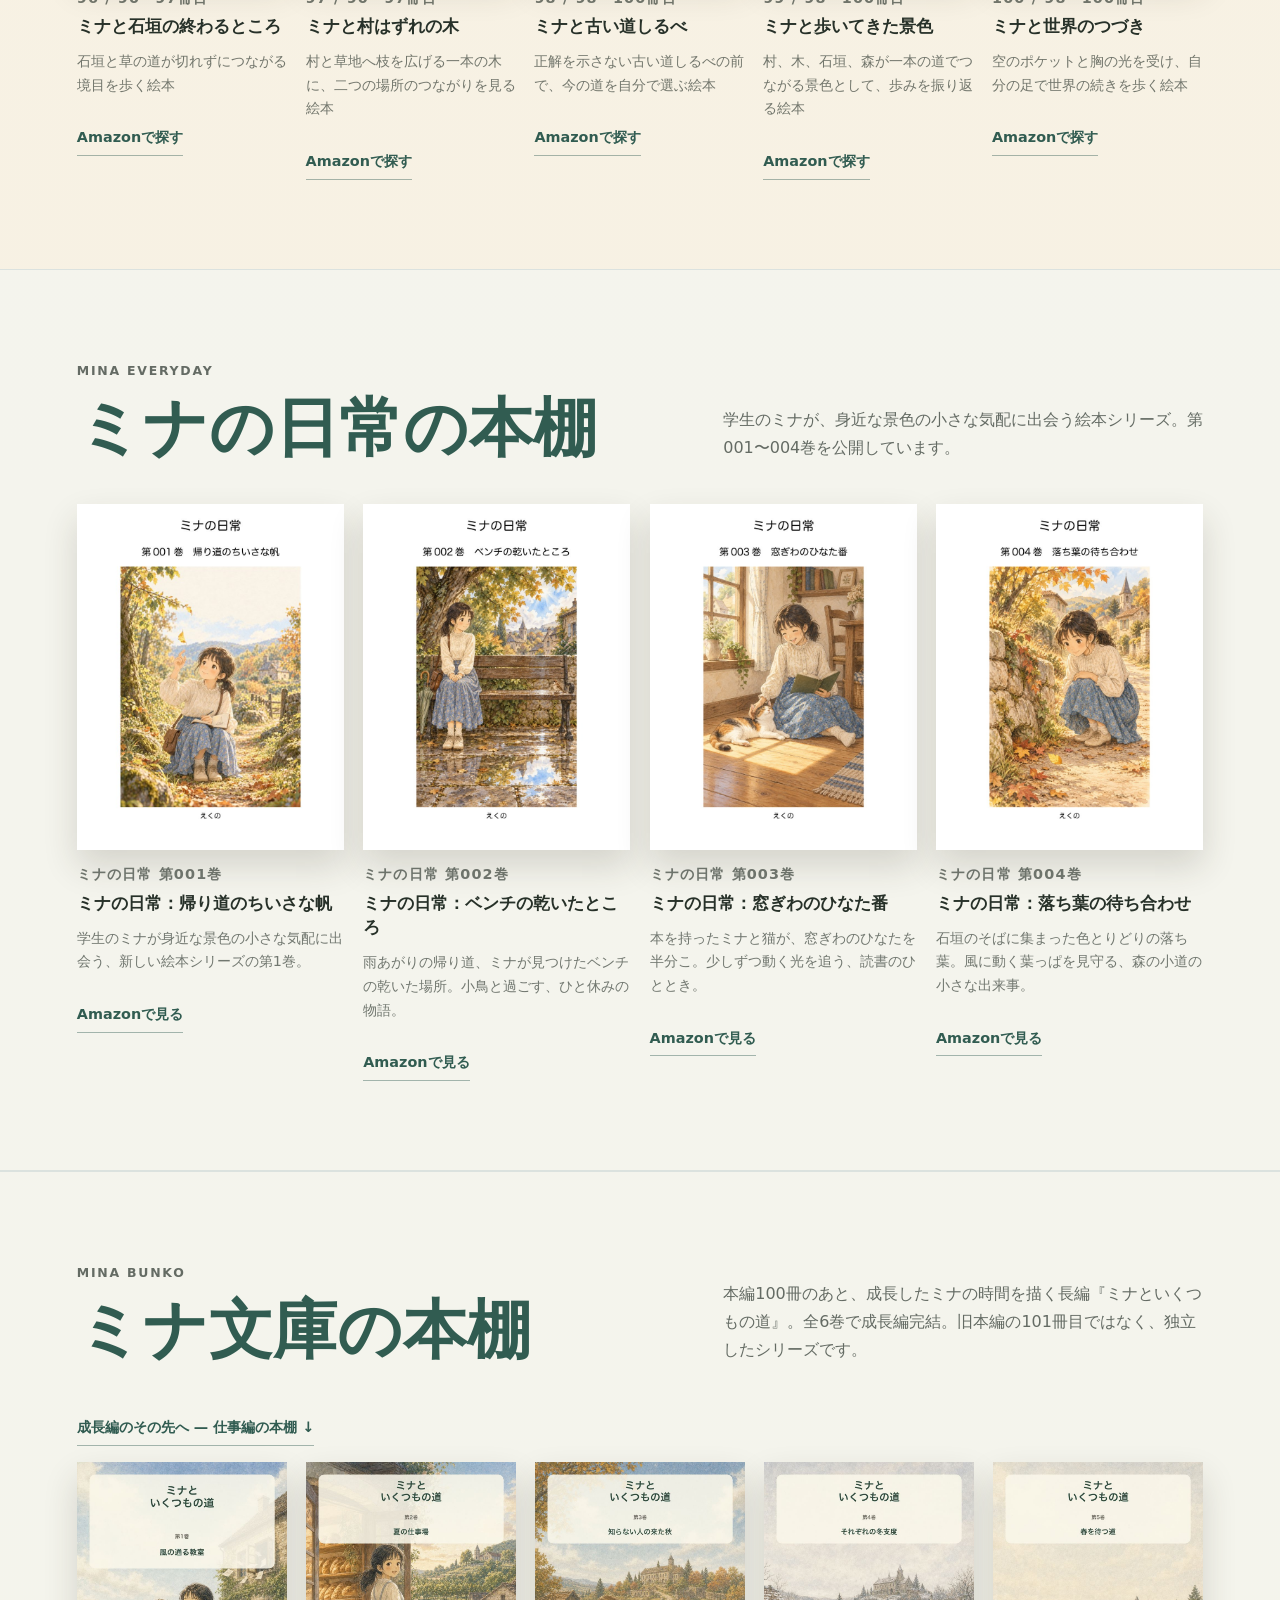
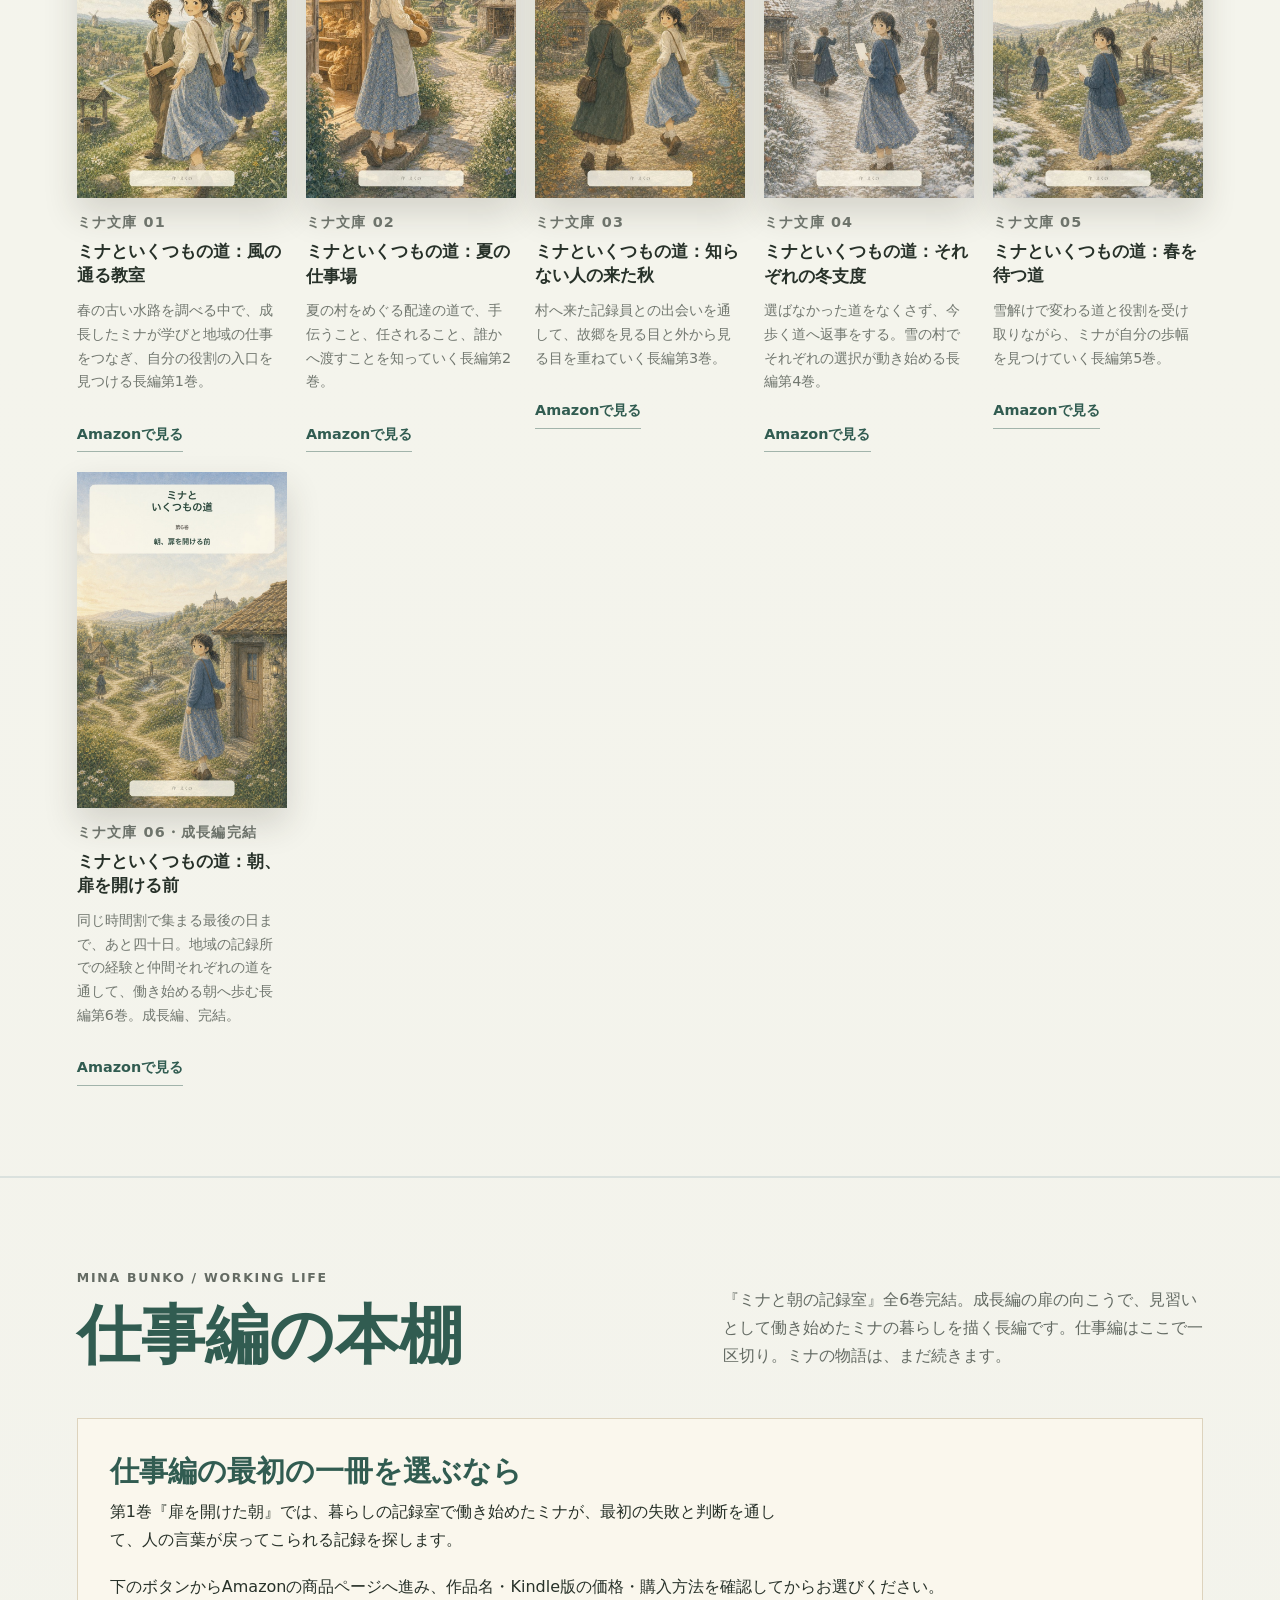
==== commit 5ed8ed3b: "Add Mina Everyday volumes 002 through 004" ====
--- a/index.html
+++ b/index.html
@@ -197,7 +197,7 @@
             <p class="eyebrow">Mina Everyday</p>
             <h2>ミナの日常の本棚</h2>
           </div>
-          <p>学生のミナが、身近な景色の小さな気配に出会う絵本シリーズ。第001巻を公開しています。</p>
+          <p>学生のミナが、身近な景色の小さな気配に出会う絵本シリーズ。第001〜004巻を公開しています。</p>
         </div>
         <div id="daily-grid" class="bunko-grid" aria-live="polite"></div>
       </section>
@@ -273,6 +273,6 @@
       <p>作・構成　森研究所 / 昼の星を探しています。</p>
     </footer>
 
-    <script src="script.js?v=20261018-magazine-order"></script>
+    <script src="script.js?v=20261026-daily-004"></script>
   </body>
 </html>
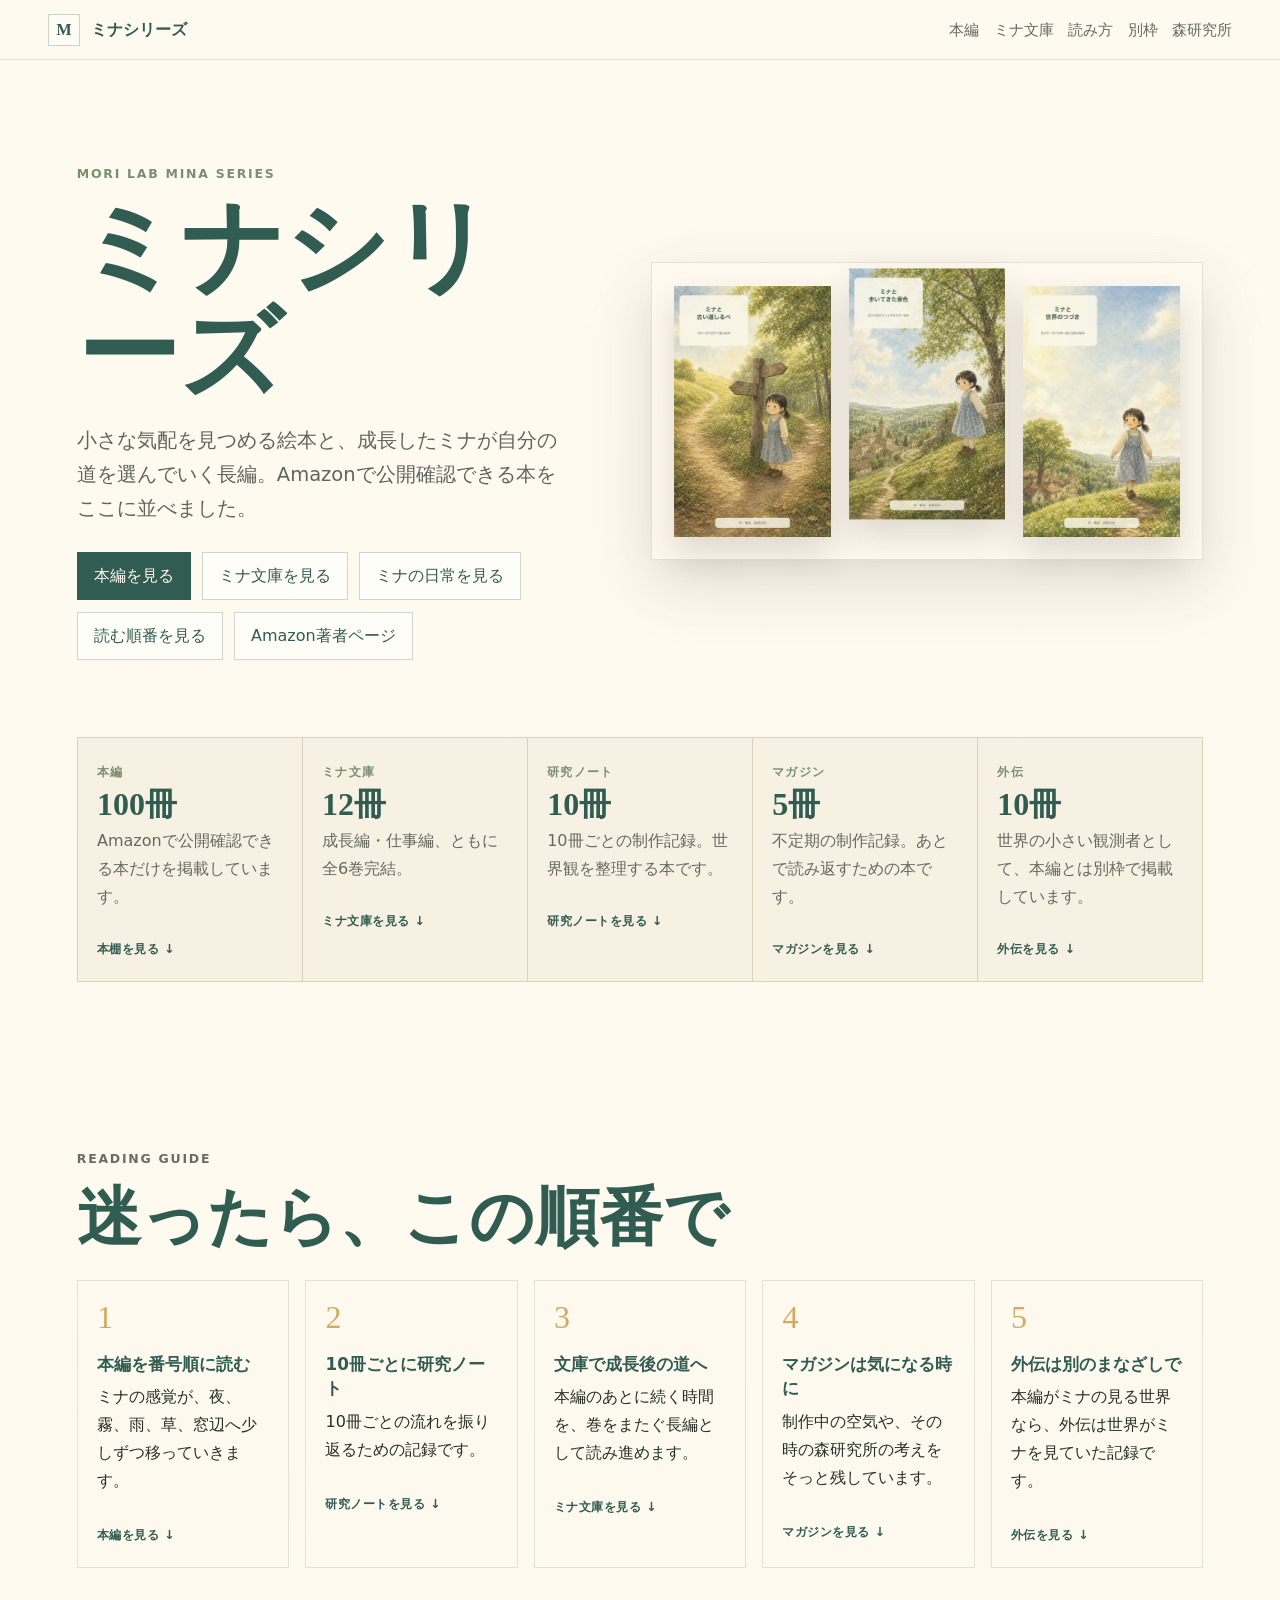
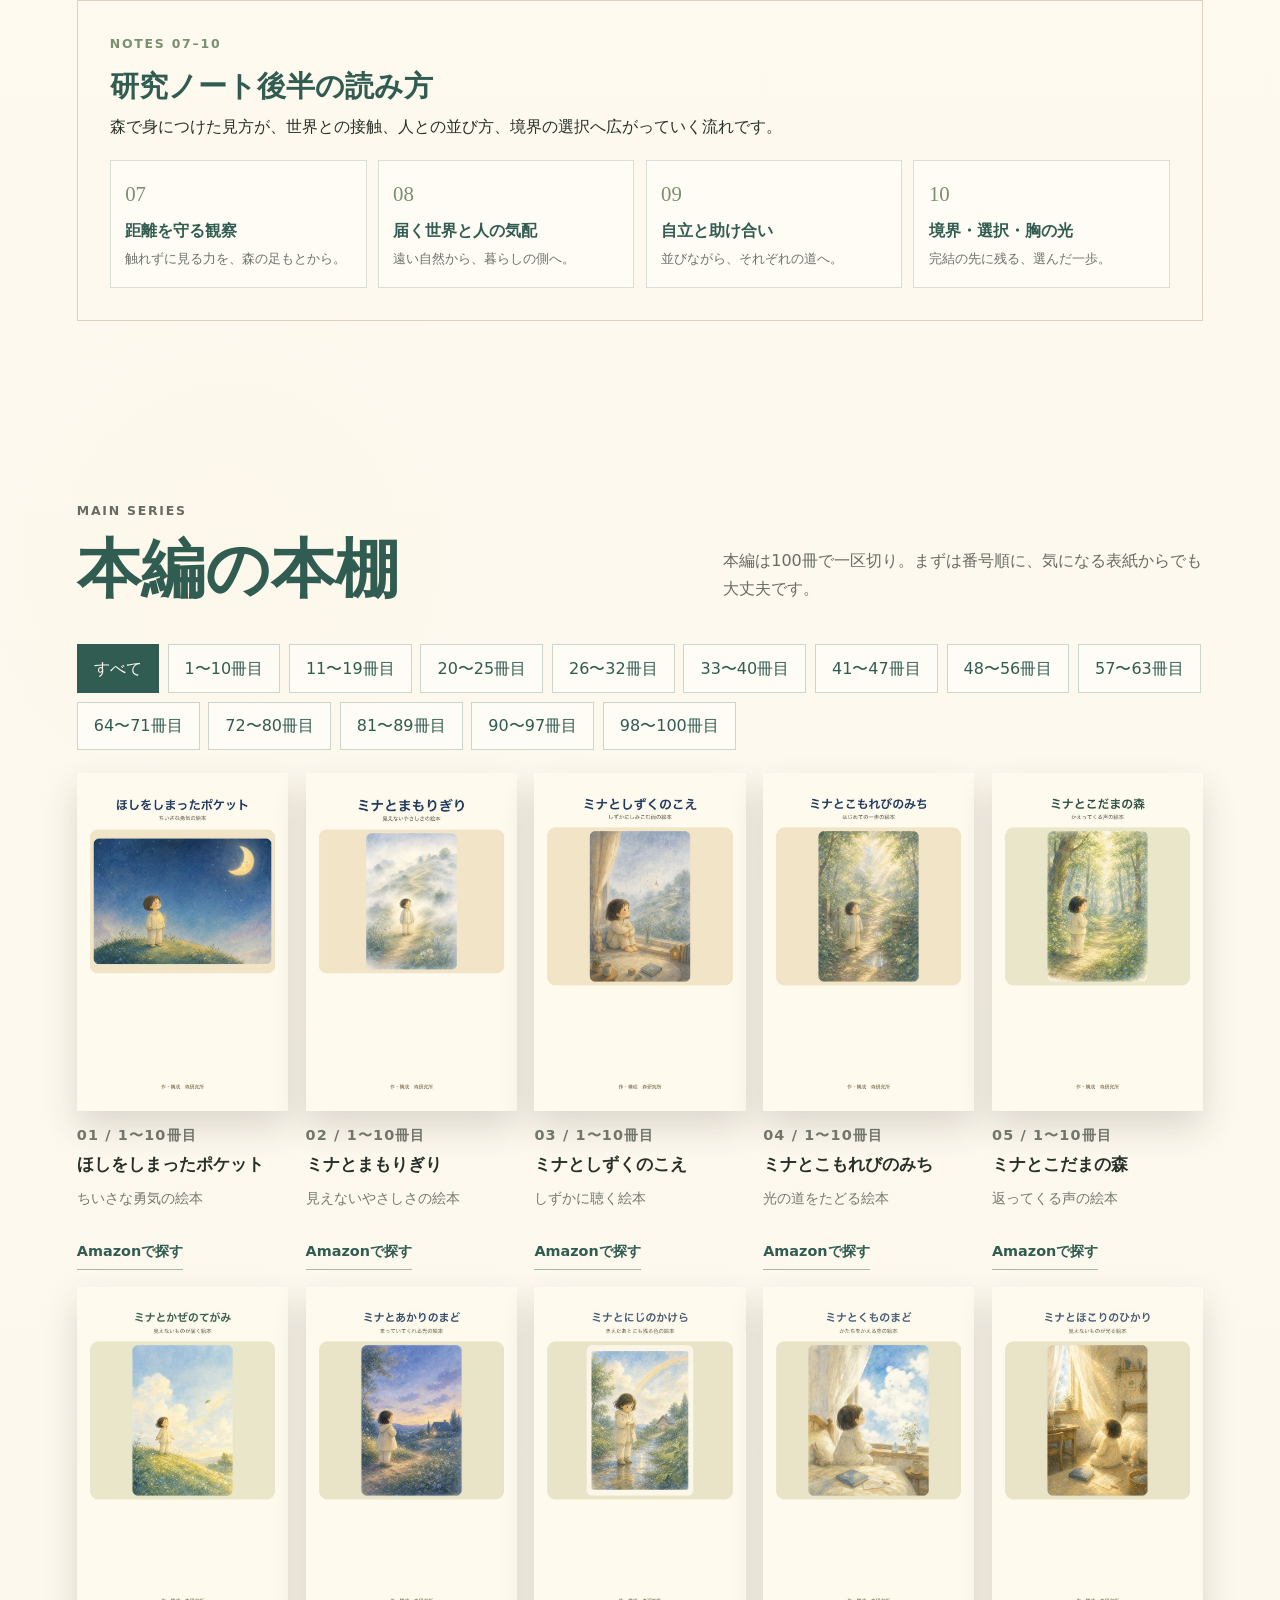
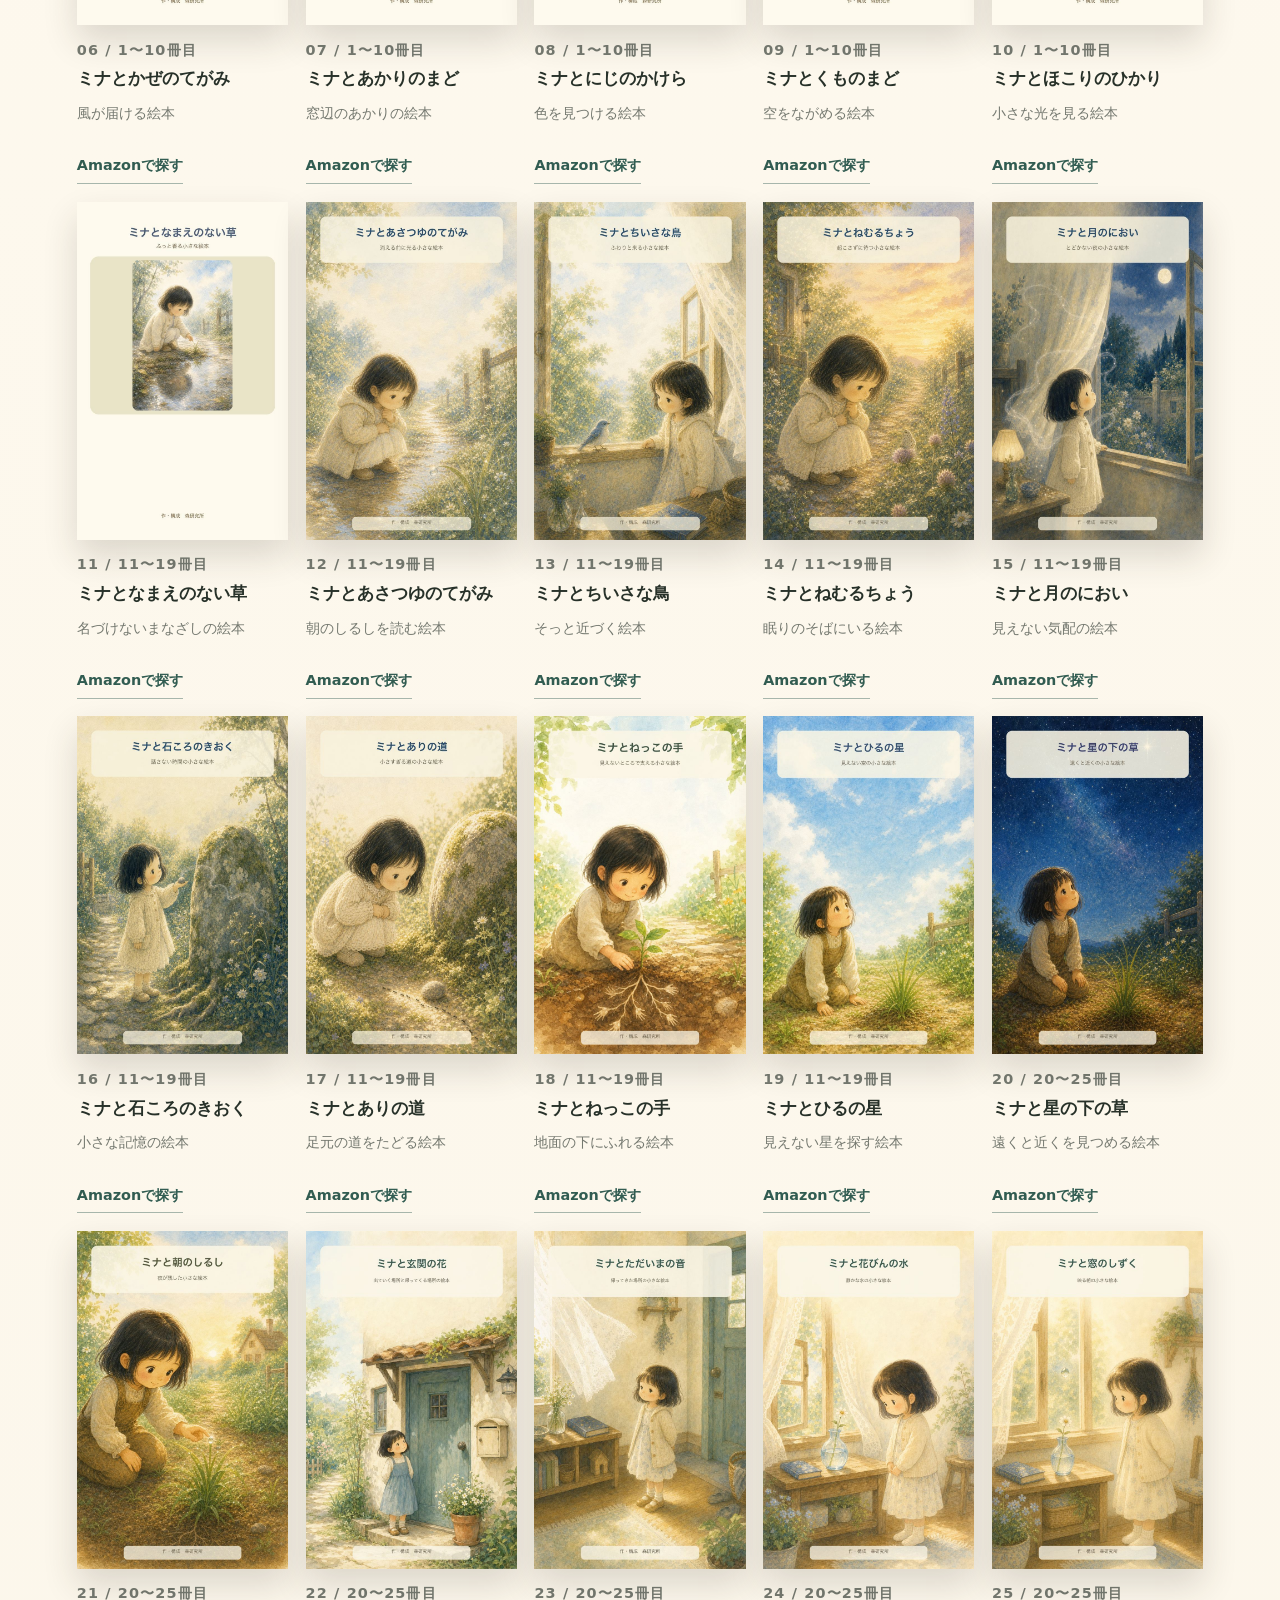
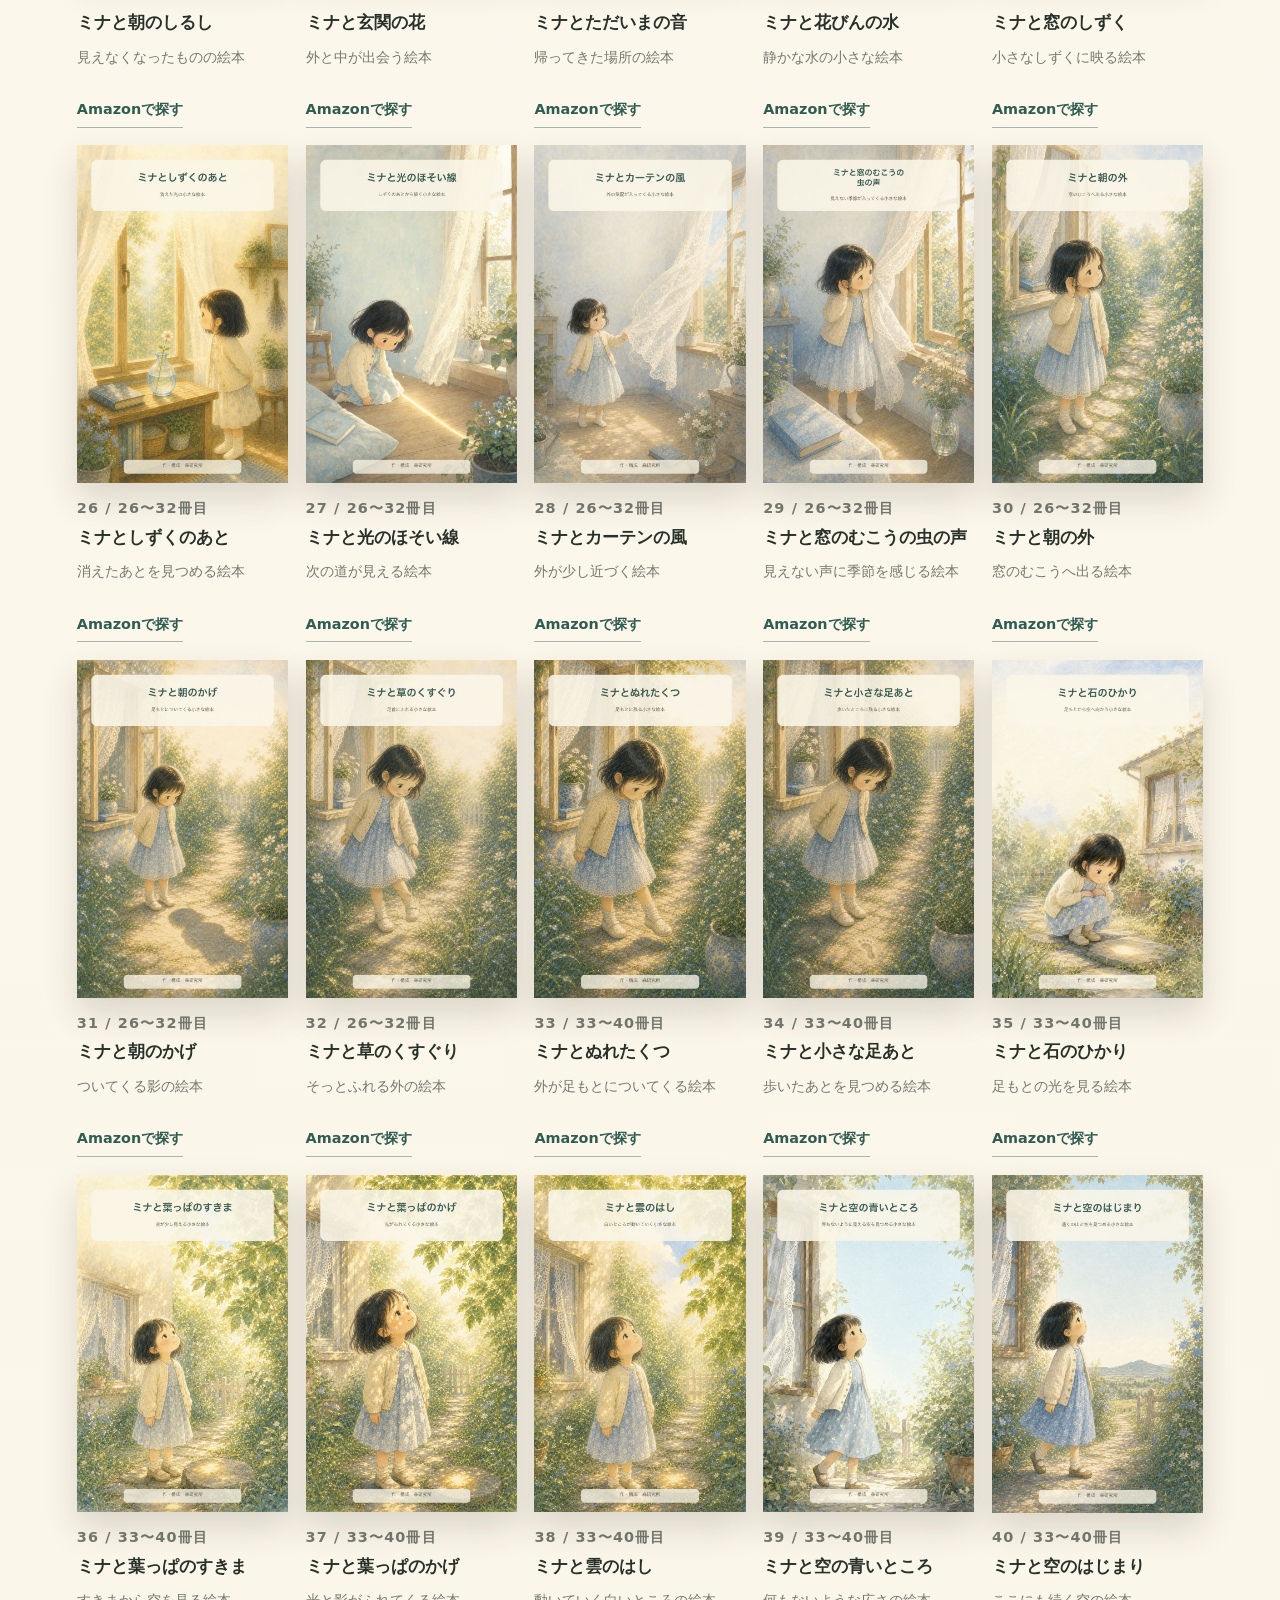
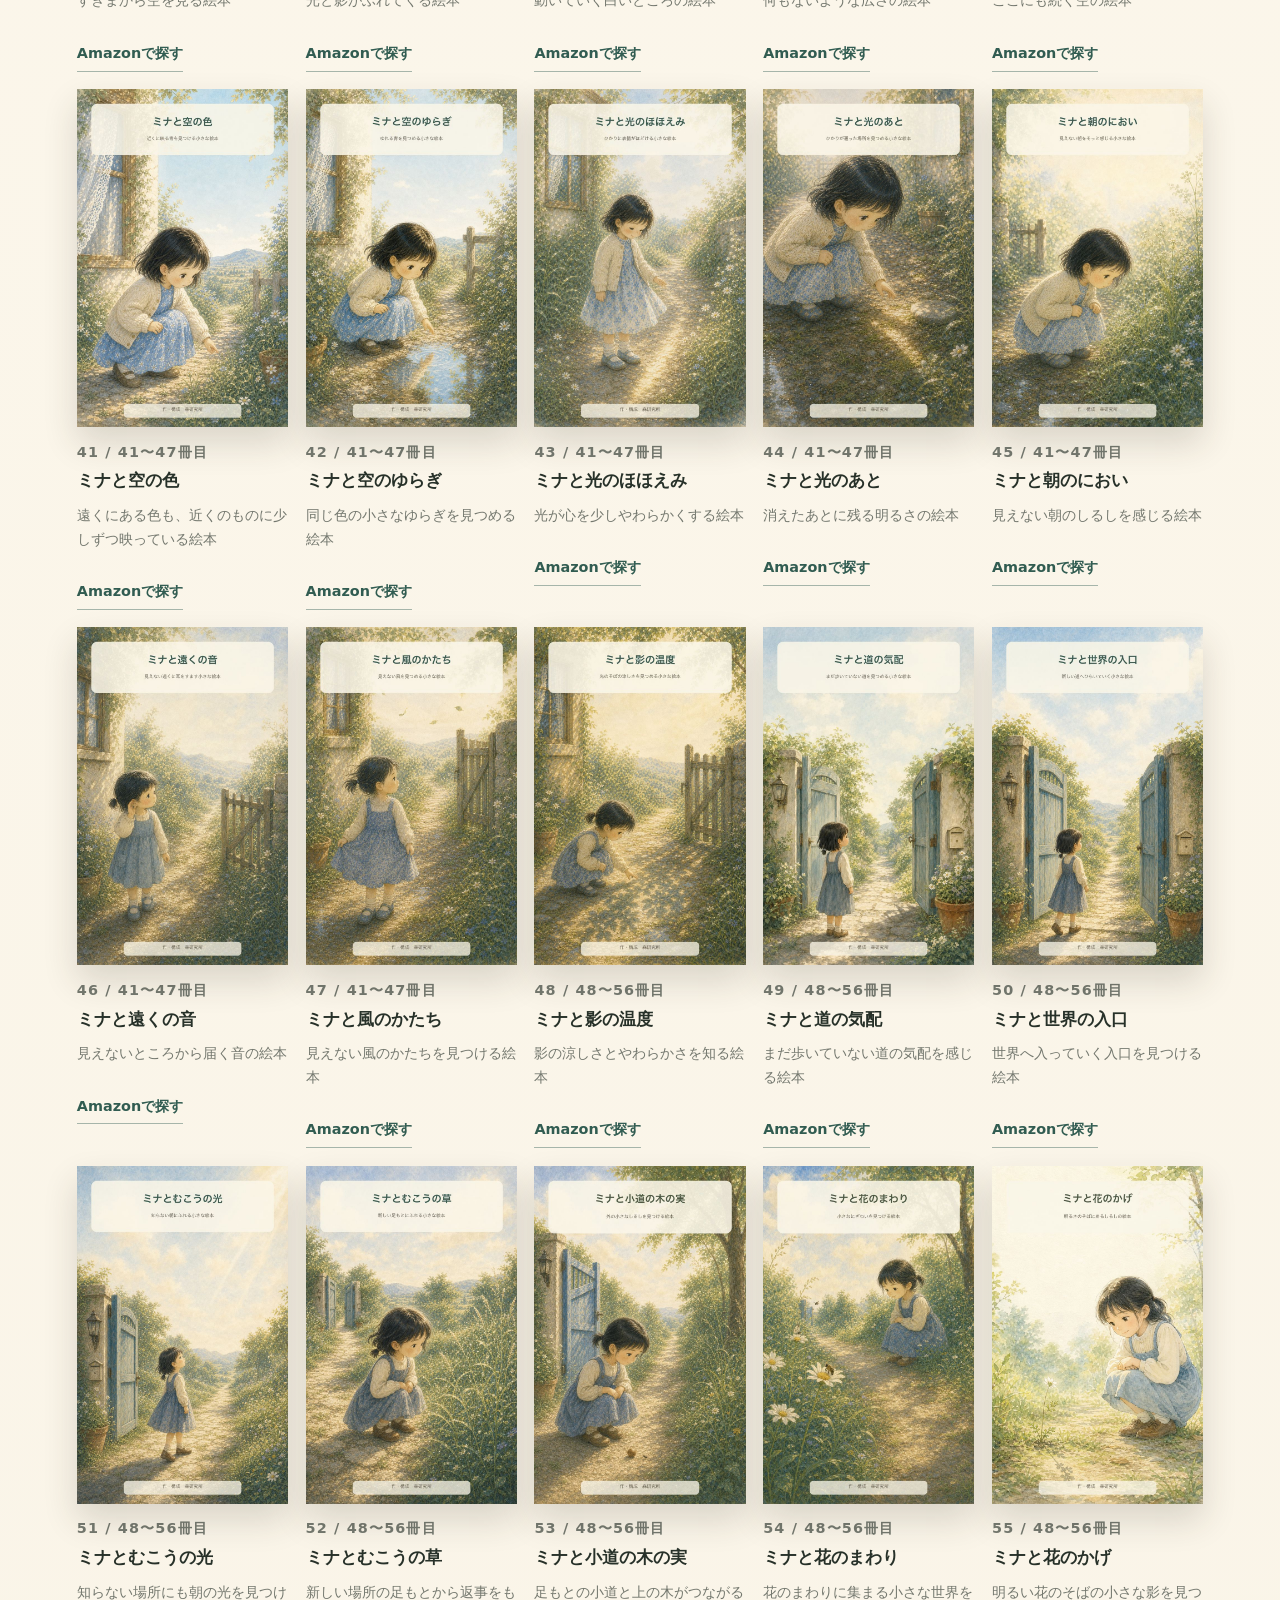
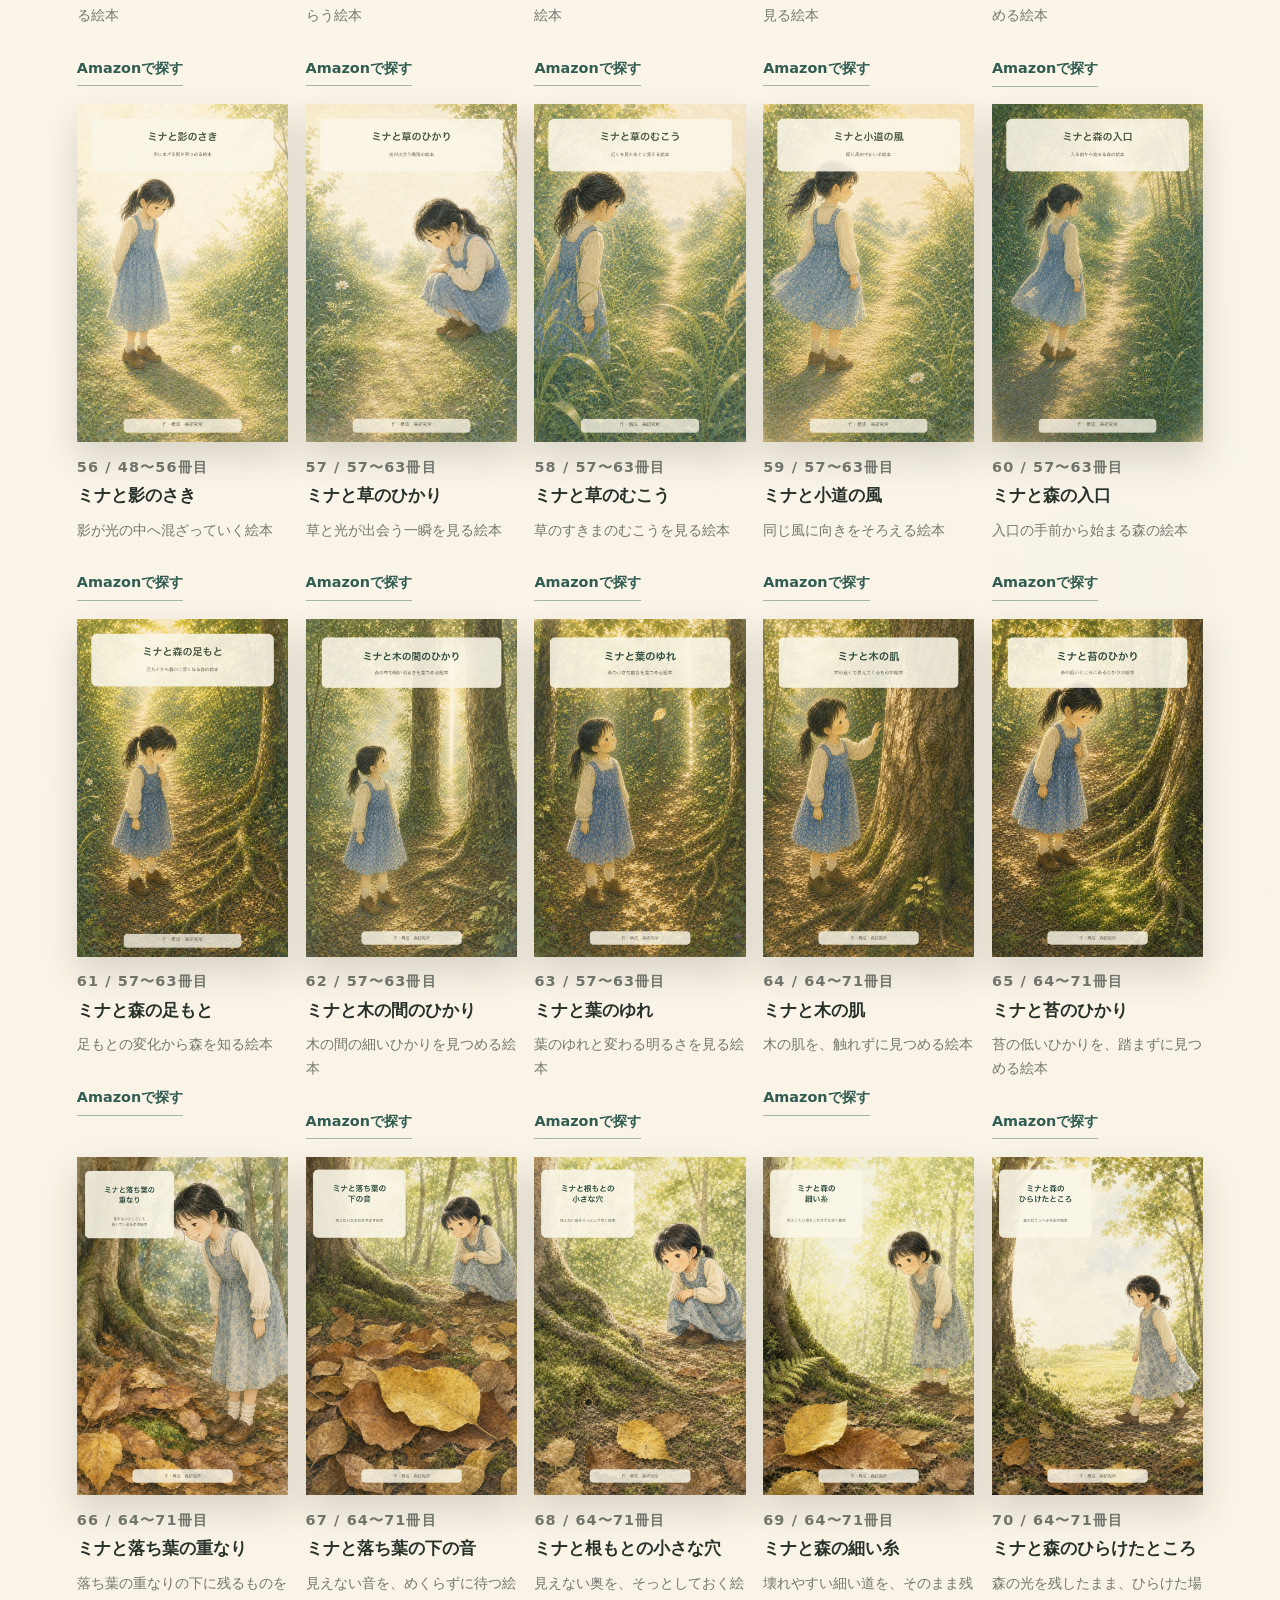
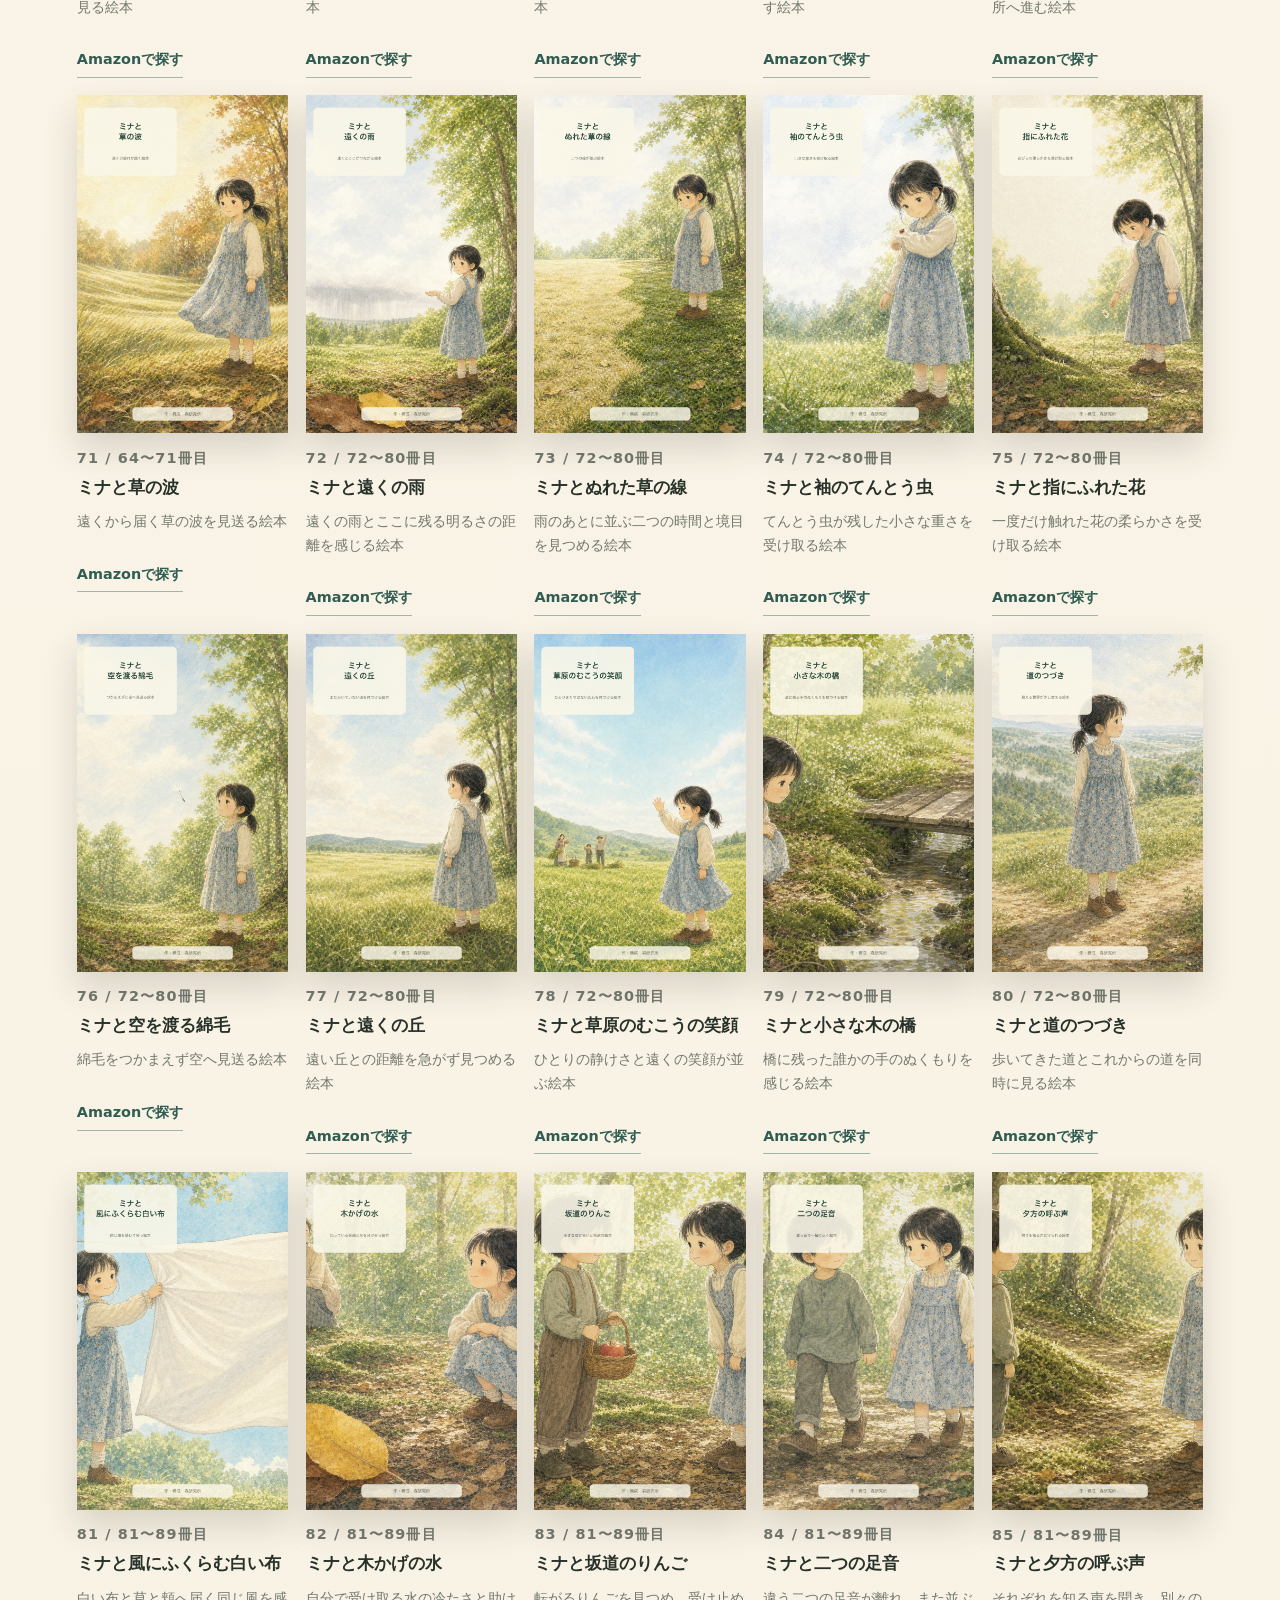
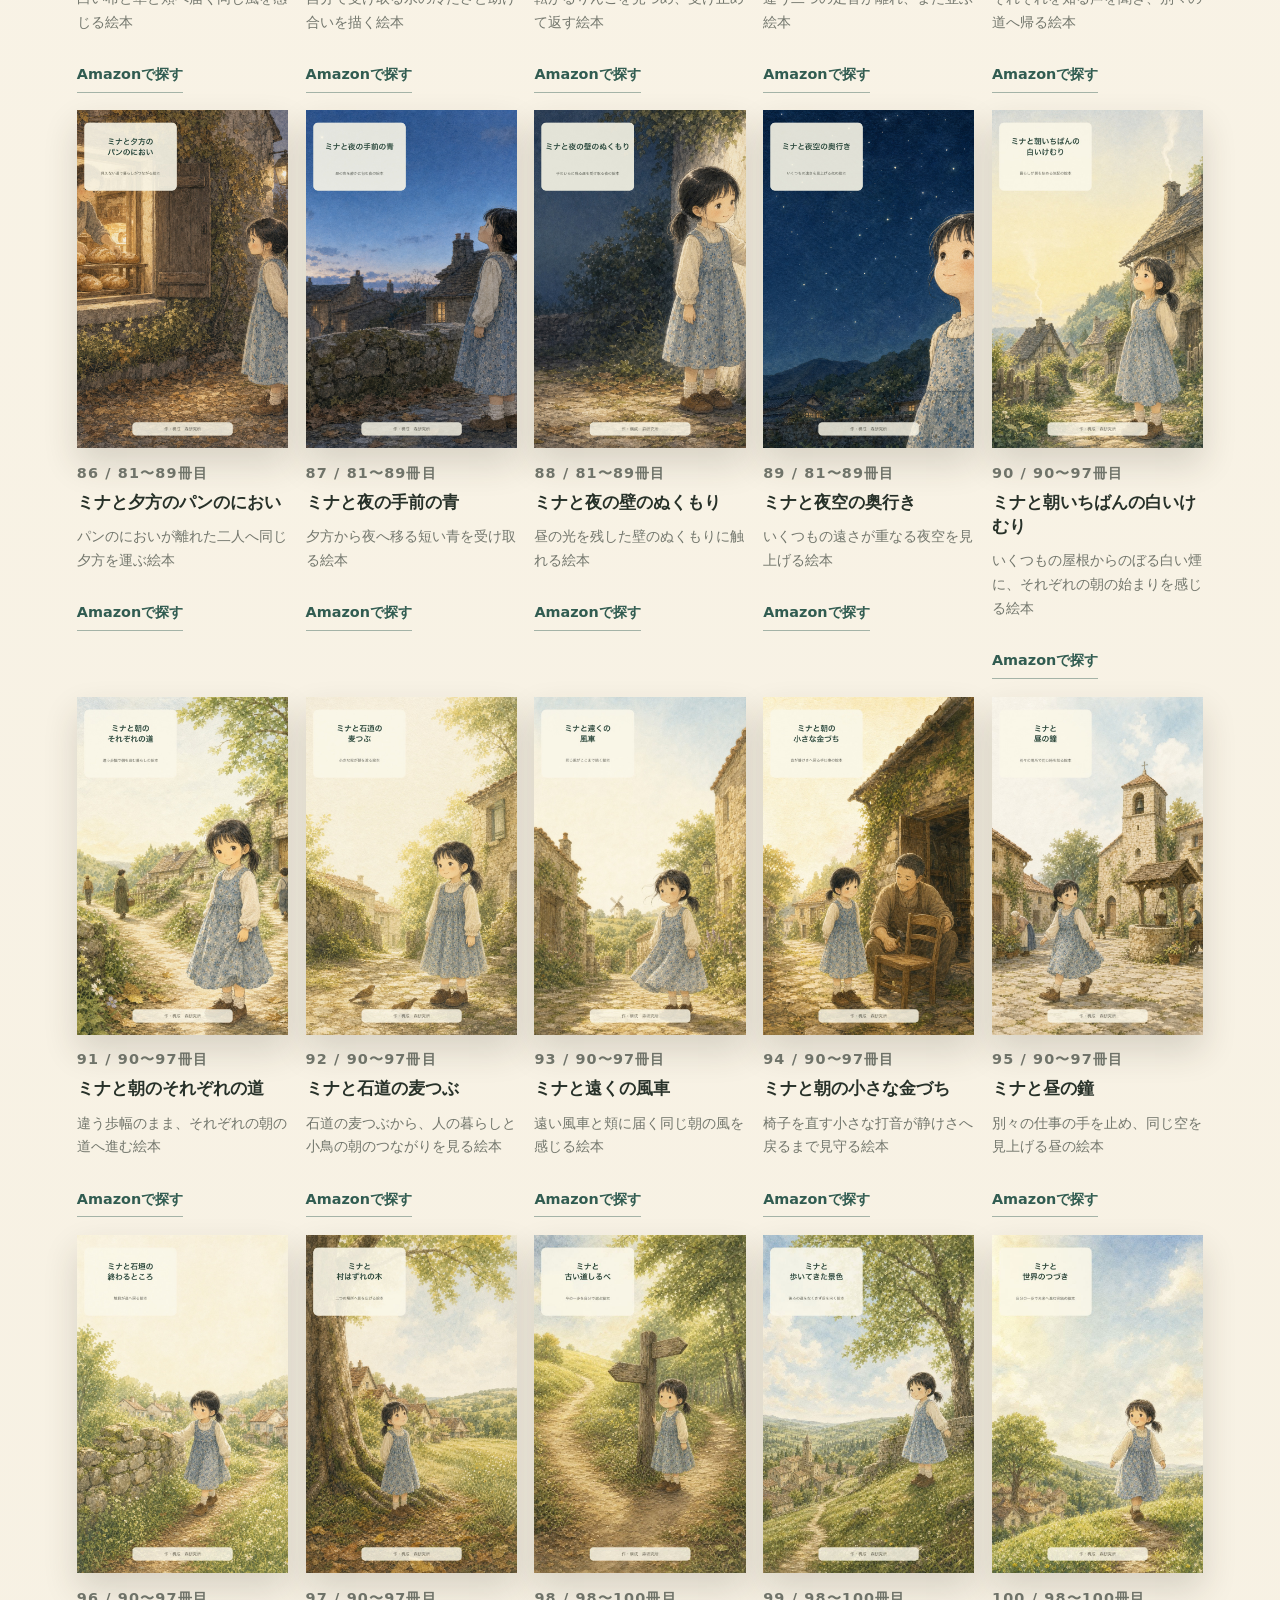
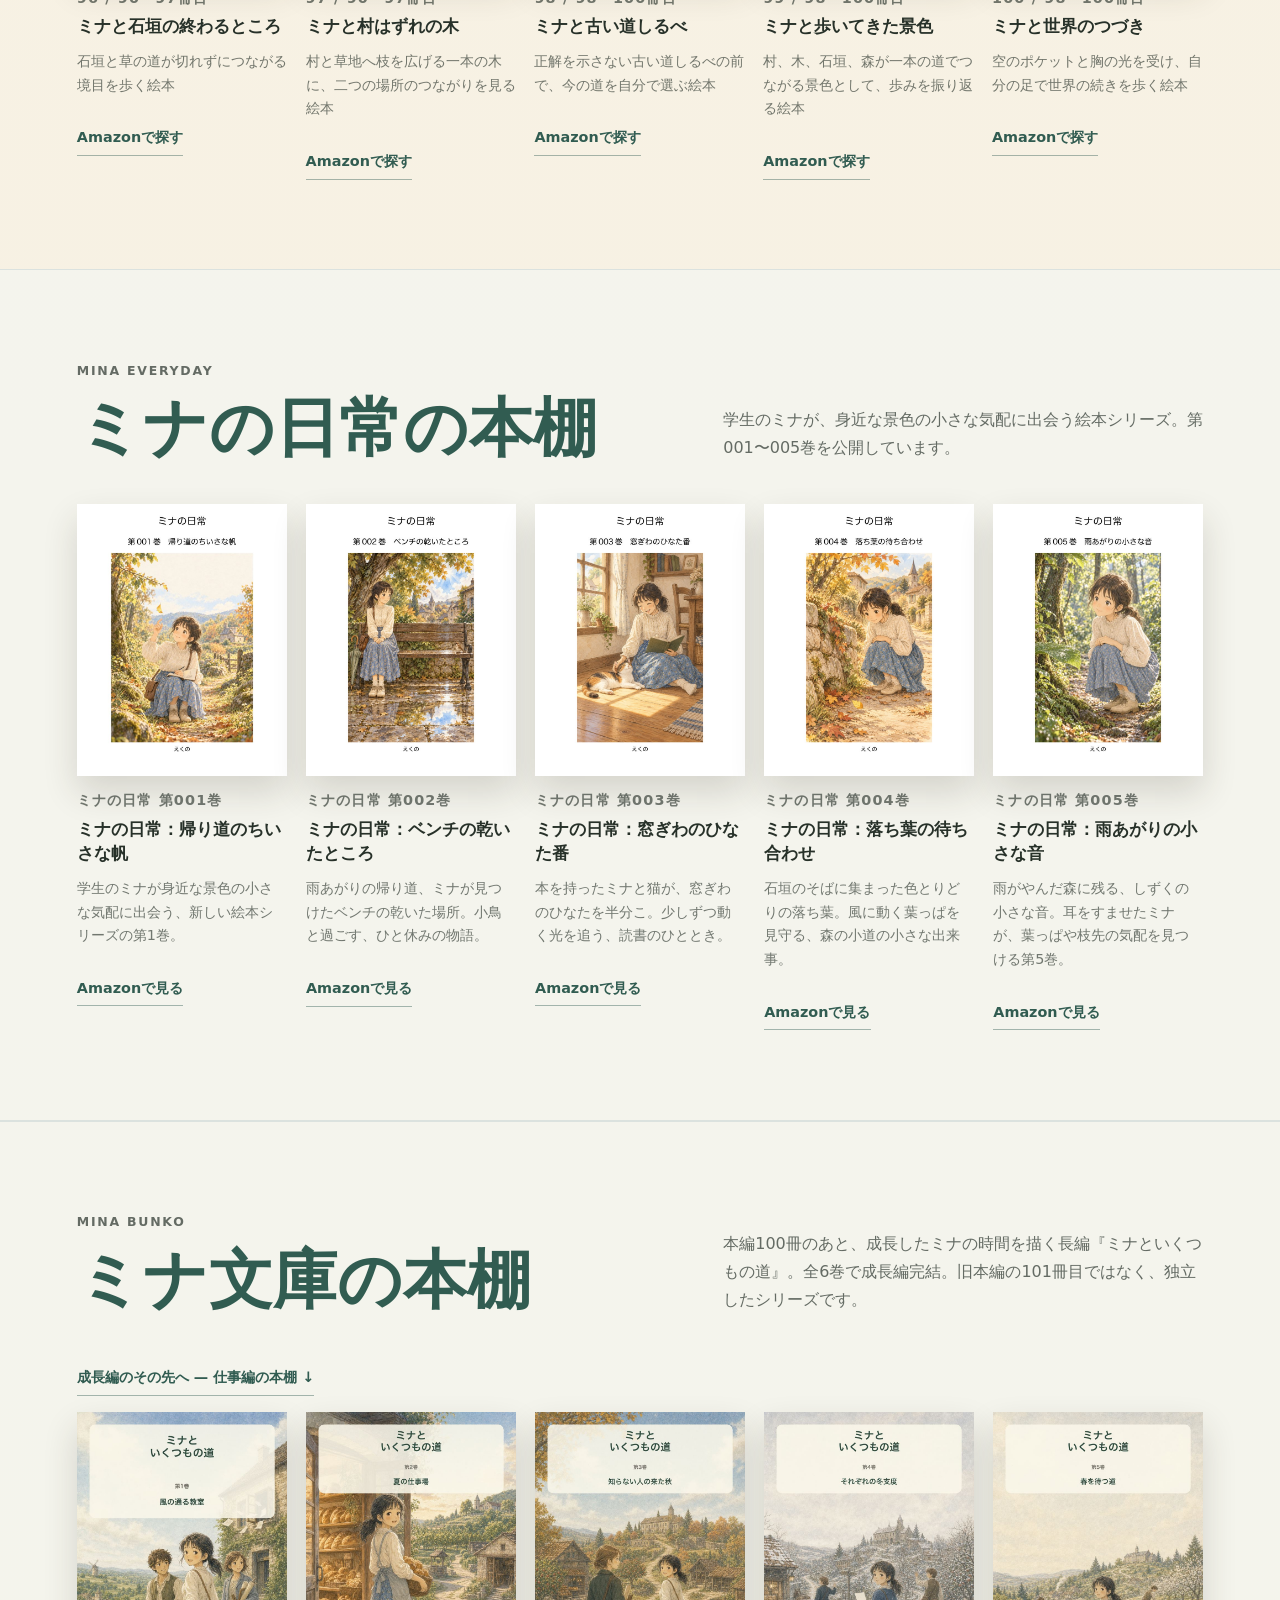
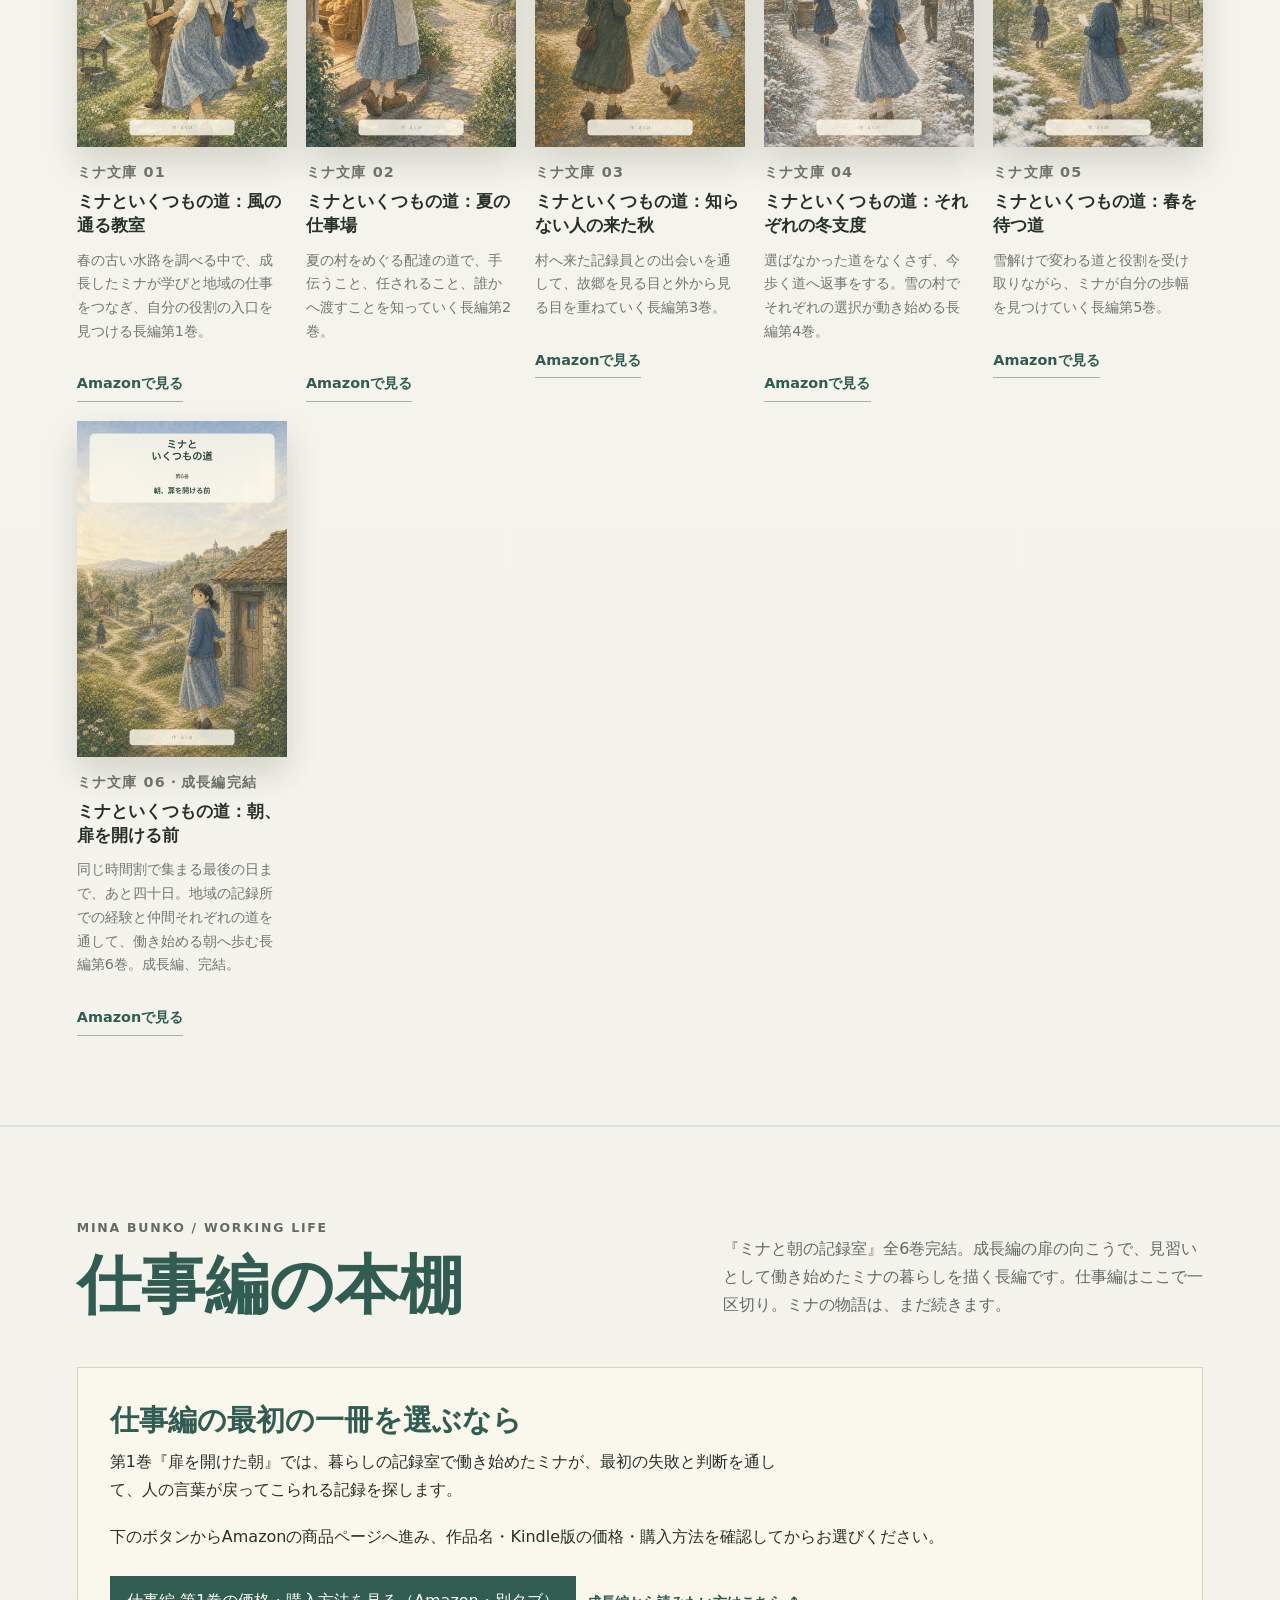
==== commit 8ff359ae: "Add Mina Everyday volume 005" ====
--- a/index.html
+++ b/index.html
@@ -197,7 +197,7 @@
             <p class="eyebrow">Mina Everyday</p>
             <h2>ミナの日常の本棚</h2>
           </div>
-          <p>学生のミナが、身近な景色の小さな気配に出会う絵本シリーズ。第001〜004巻を公開しています。</p>
+          <p>学生のミナが、身近な景色の小さな気配に出会う絵本シリーズ。第001〜005巻を公開しています。</p>
         </div>
         <div id="daily-grid" class="bunko-grid" aria-live="polite"></div>
       </section>
@@ -273,6 +273,6 @@
       <p>作・構成　森研究所 / 昼の星を探しています。</p>
     </footer>
 
-    <script src="script.js?v=20261026-daily-004"></script>
+    <script src="script.js?v=20261027-daily-005"></script>
   </body>
 </html>
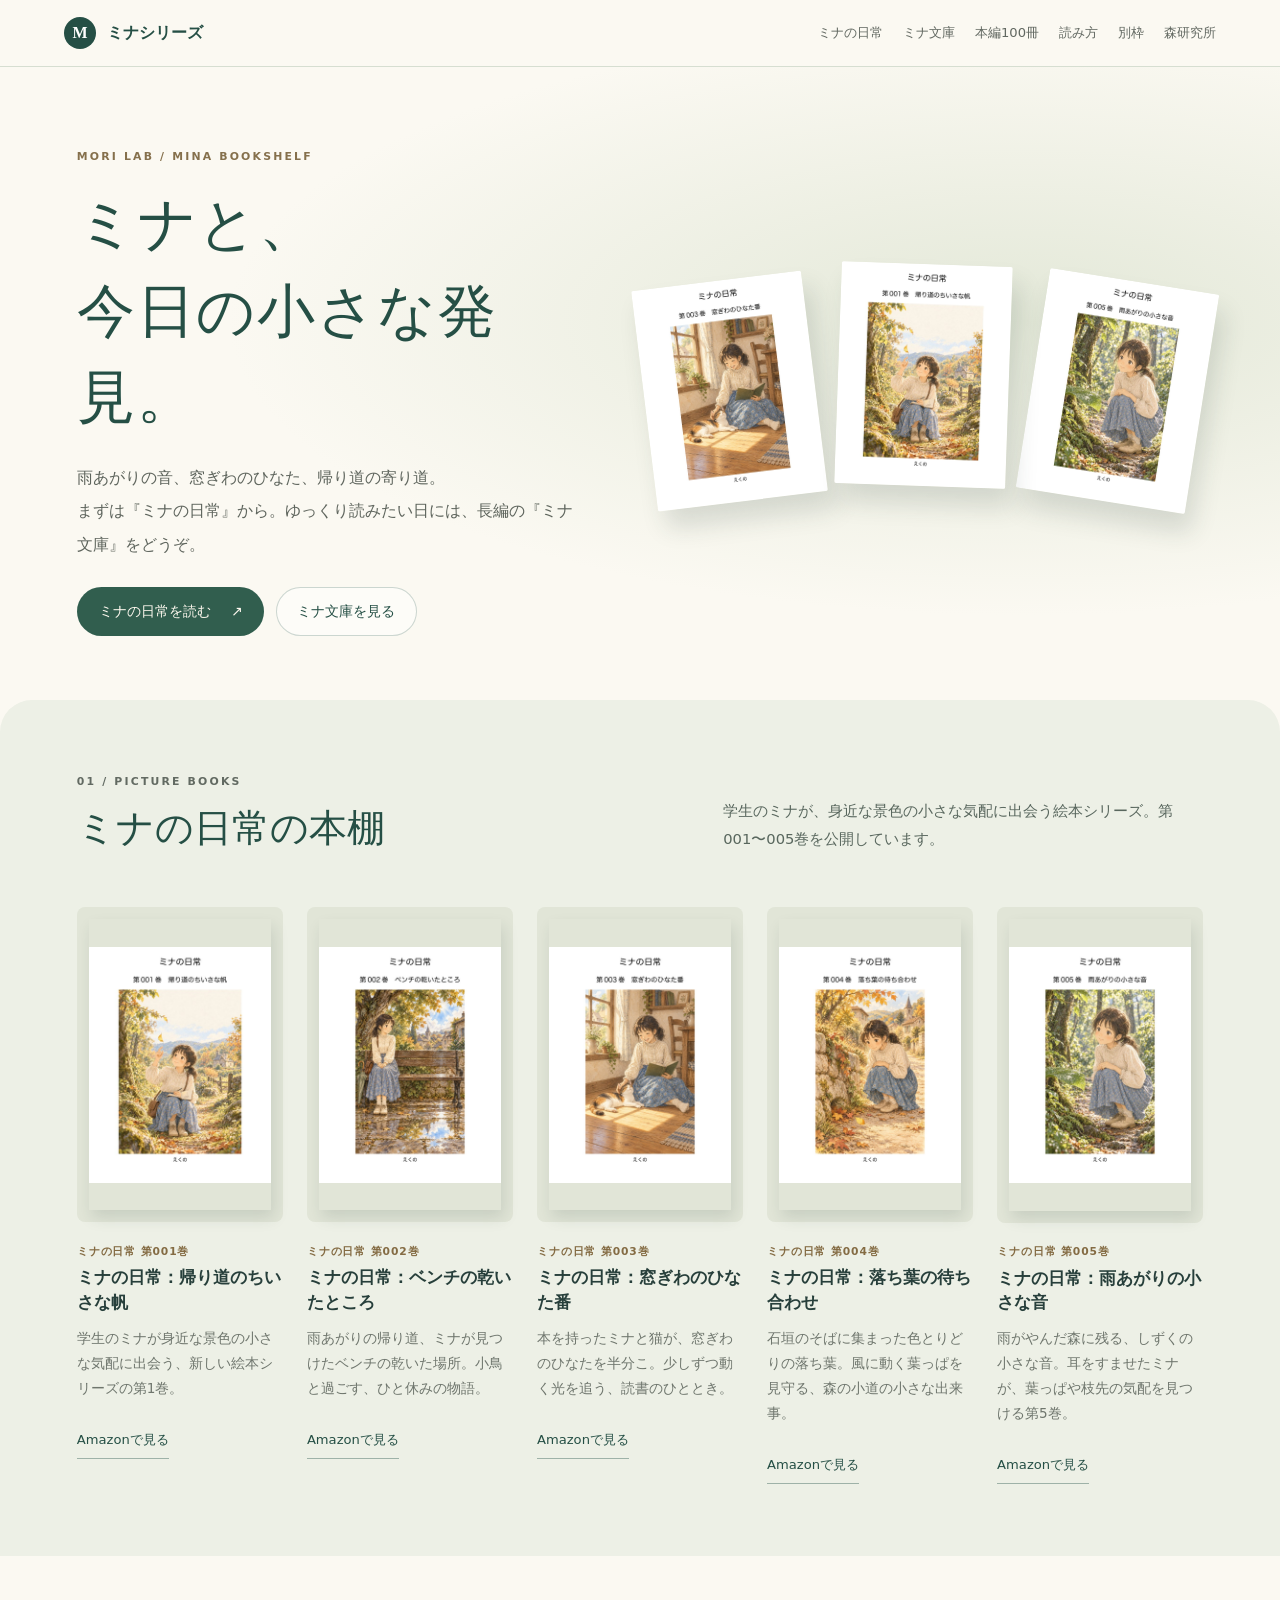
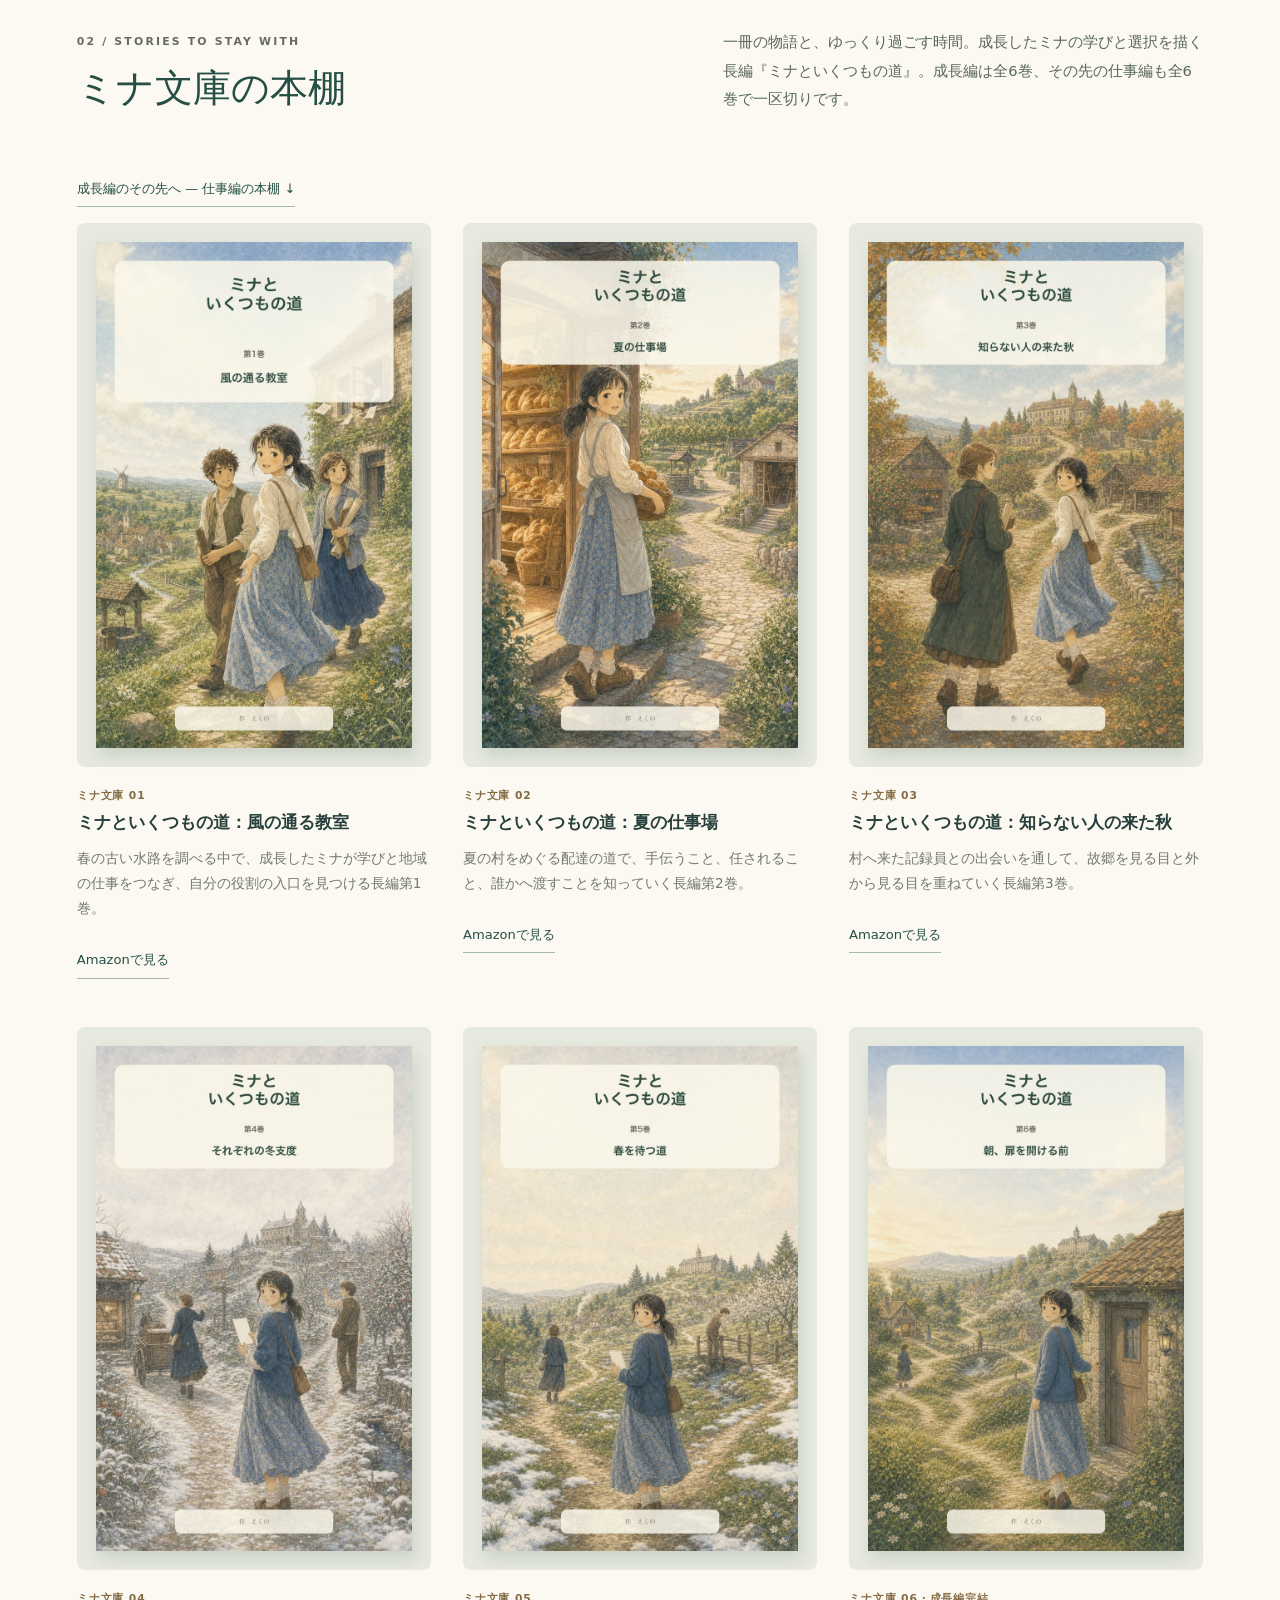
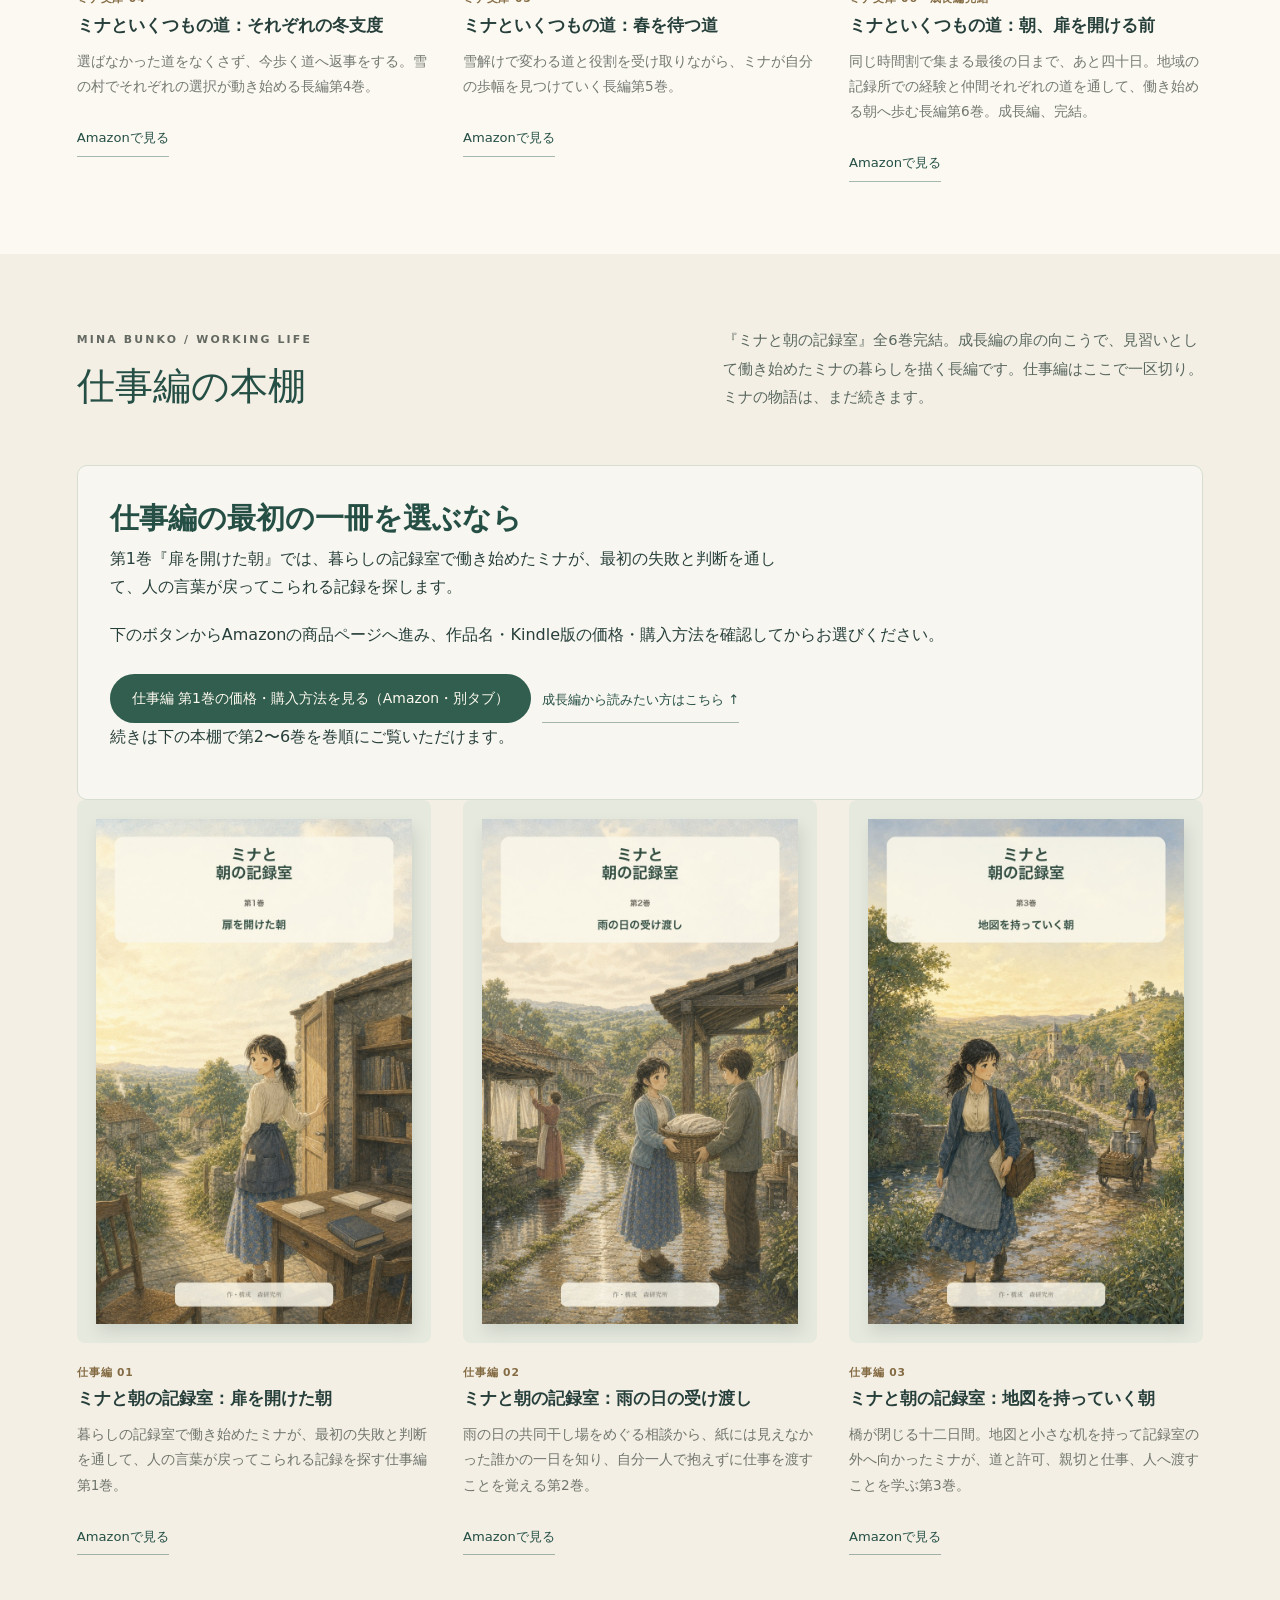
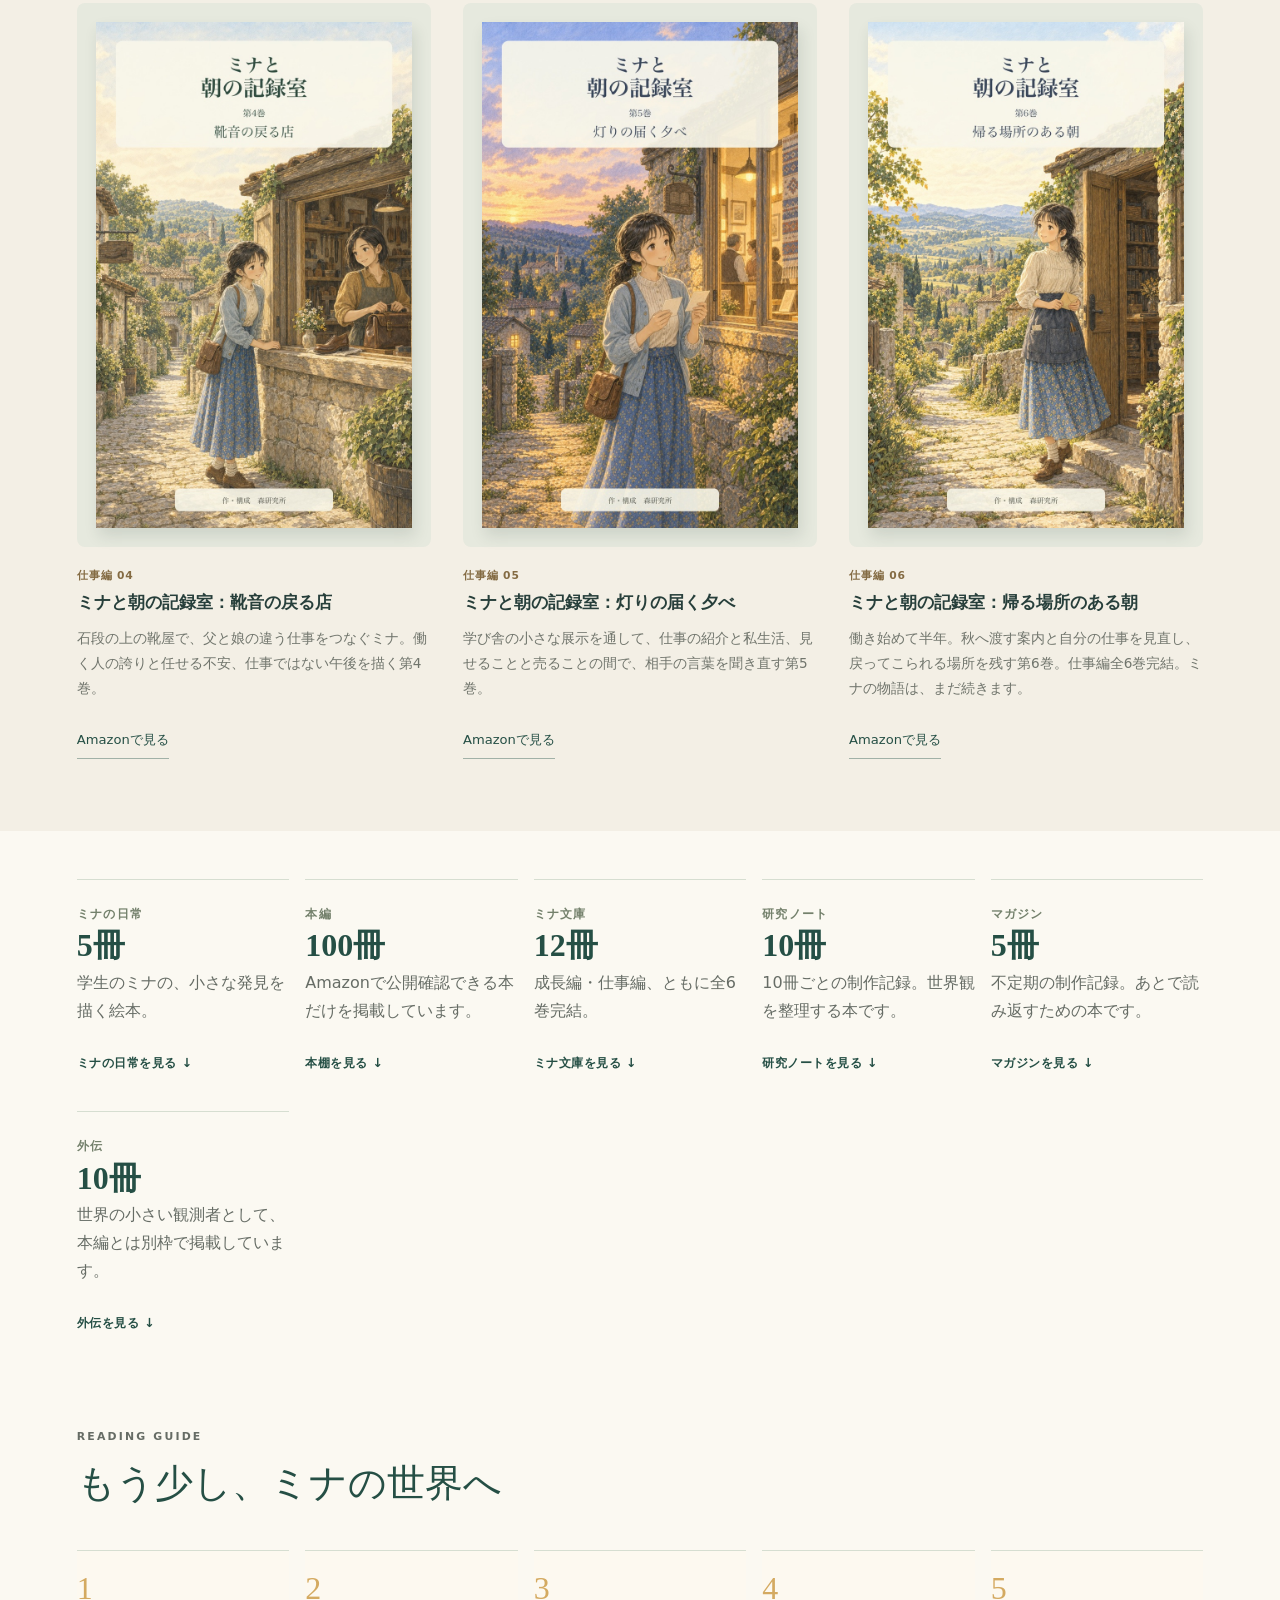
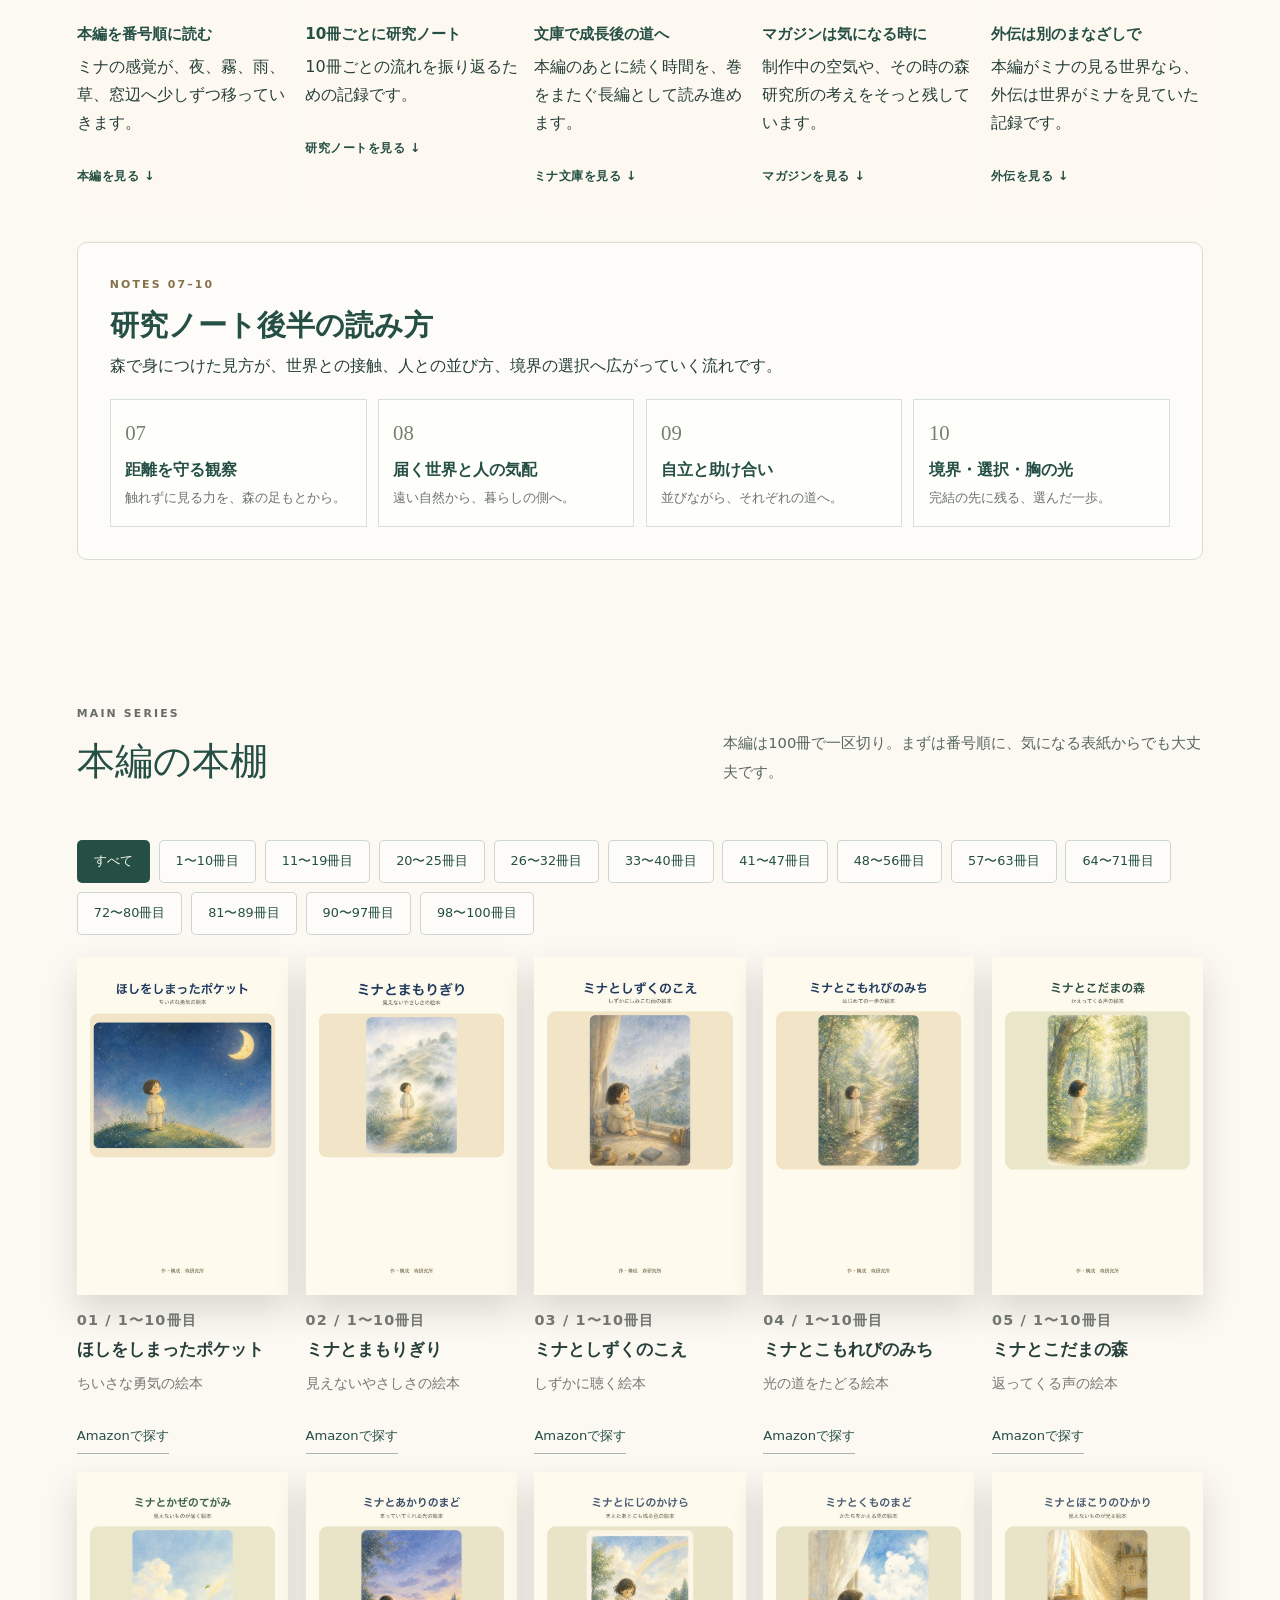
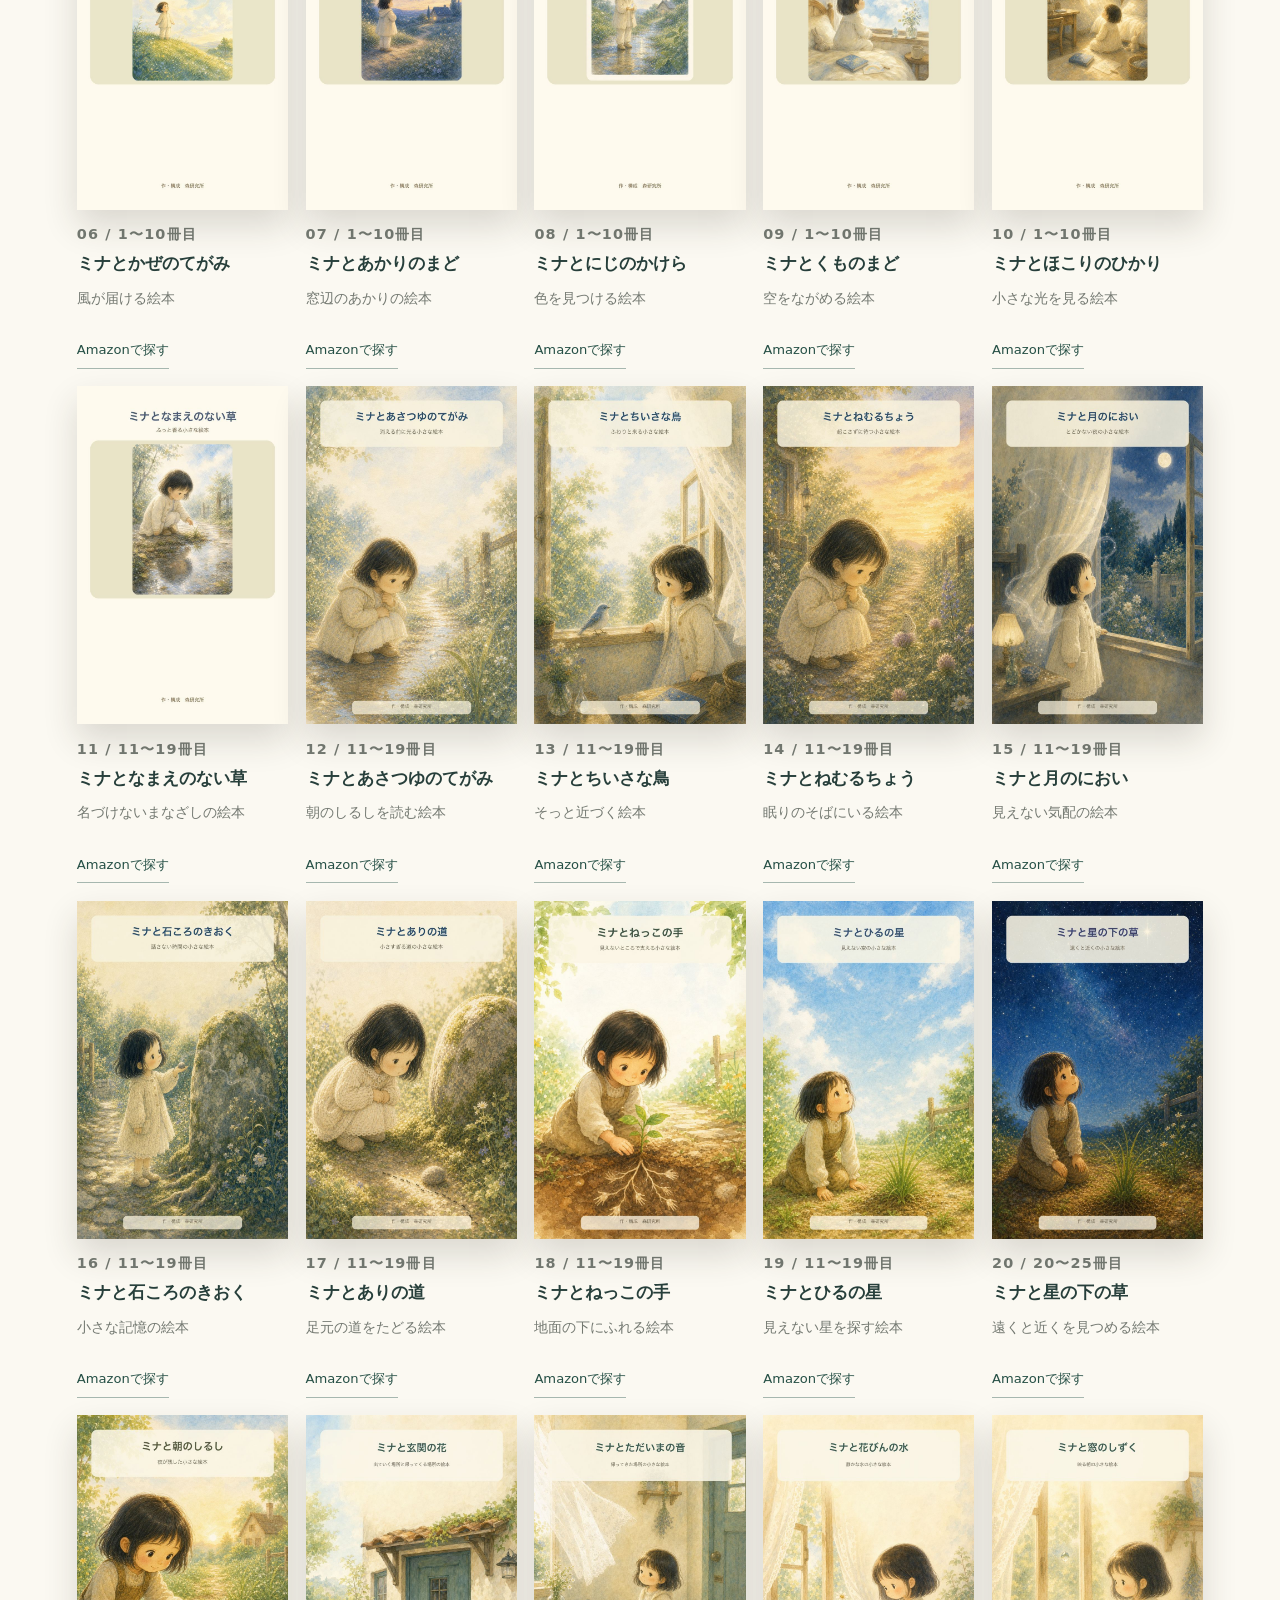
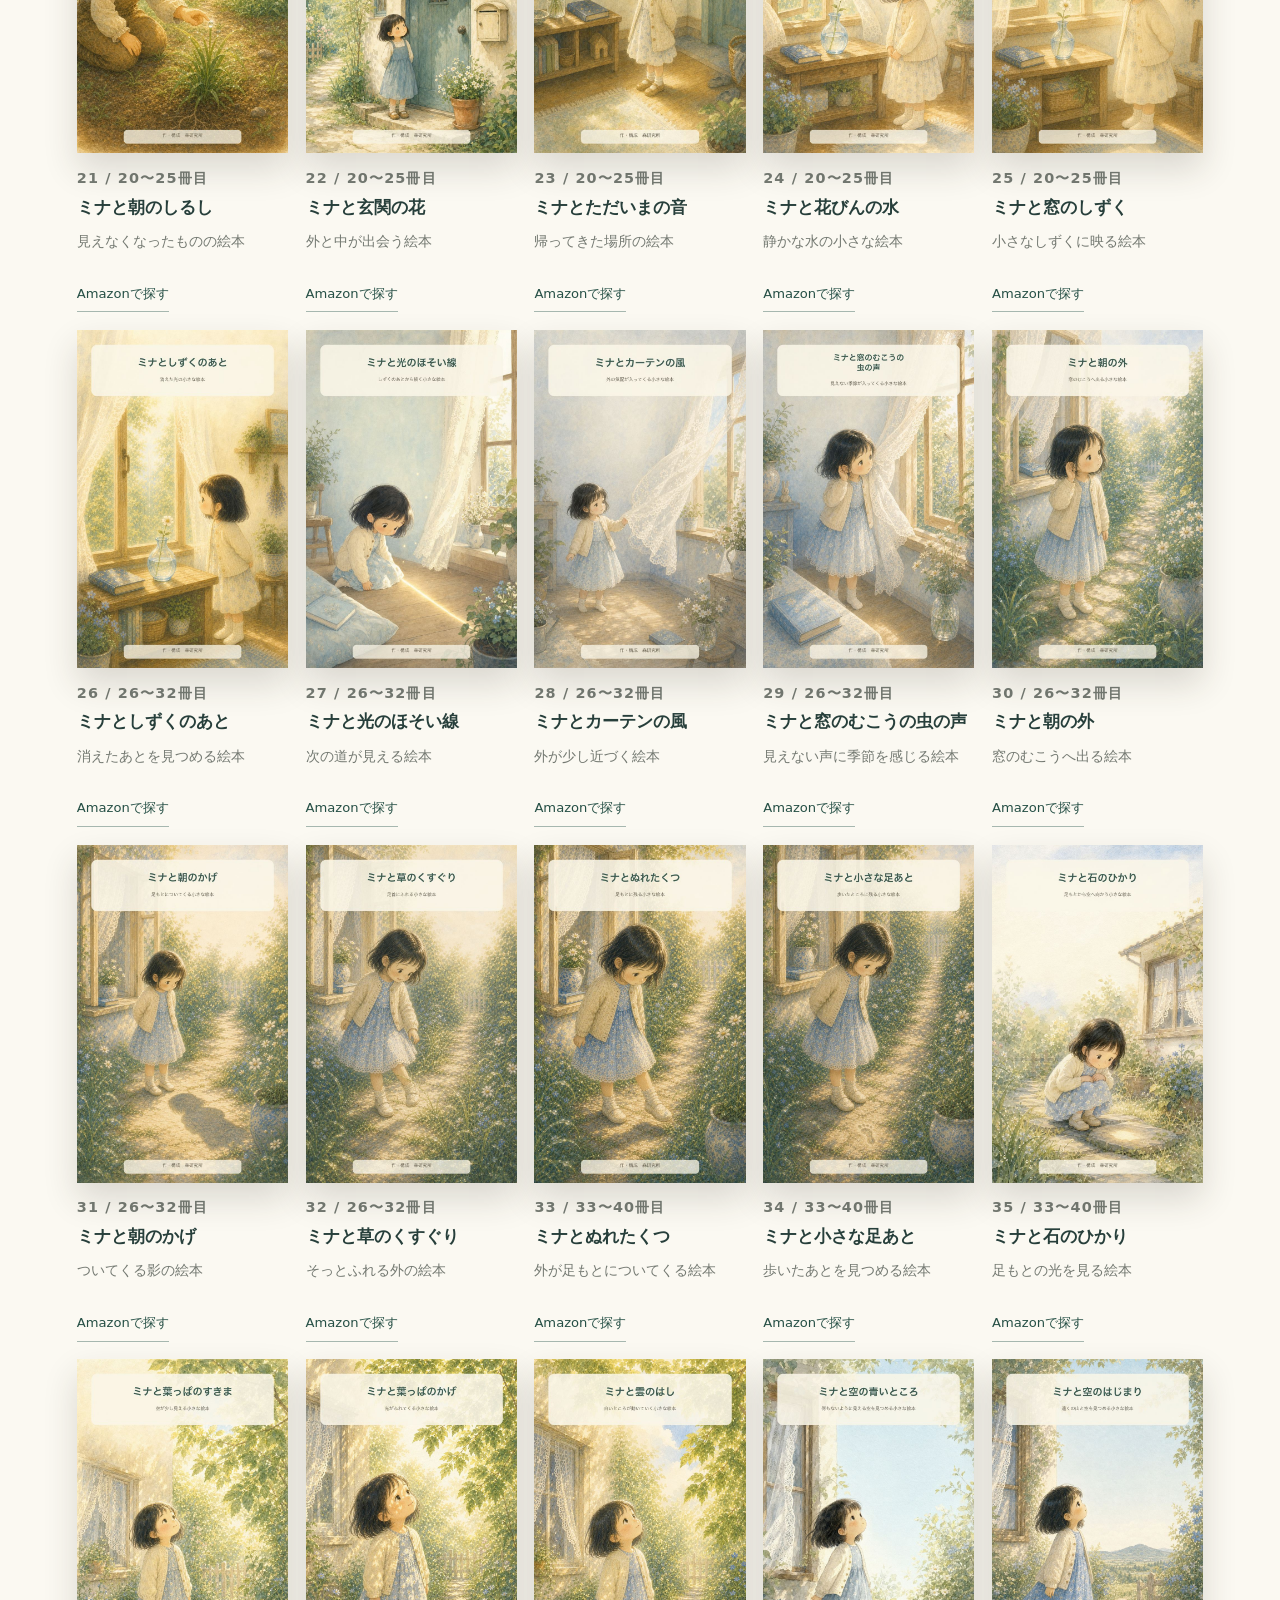
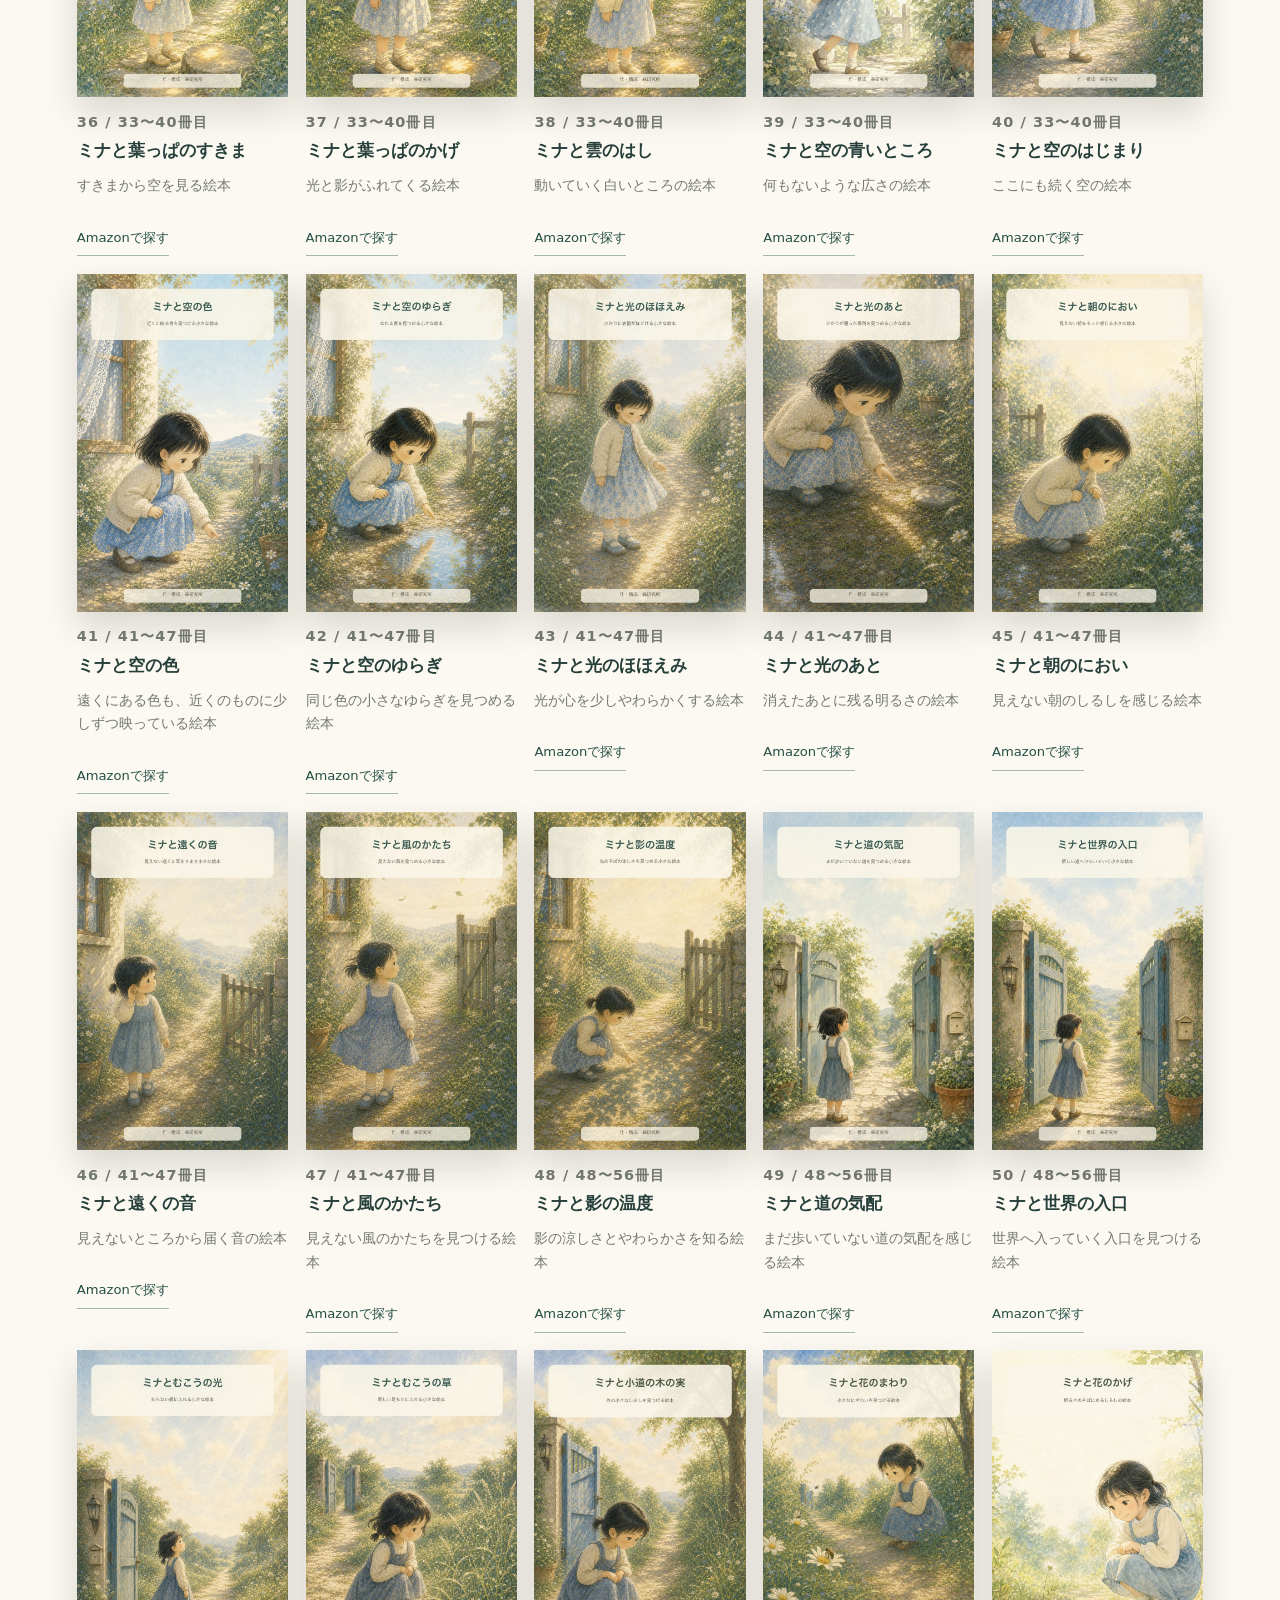
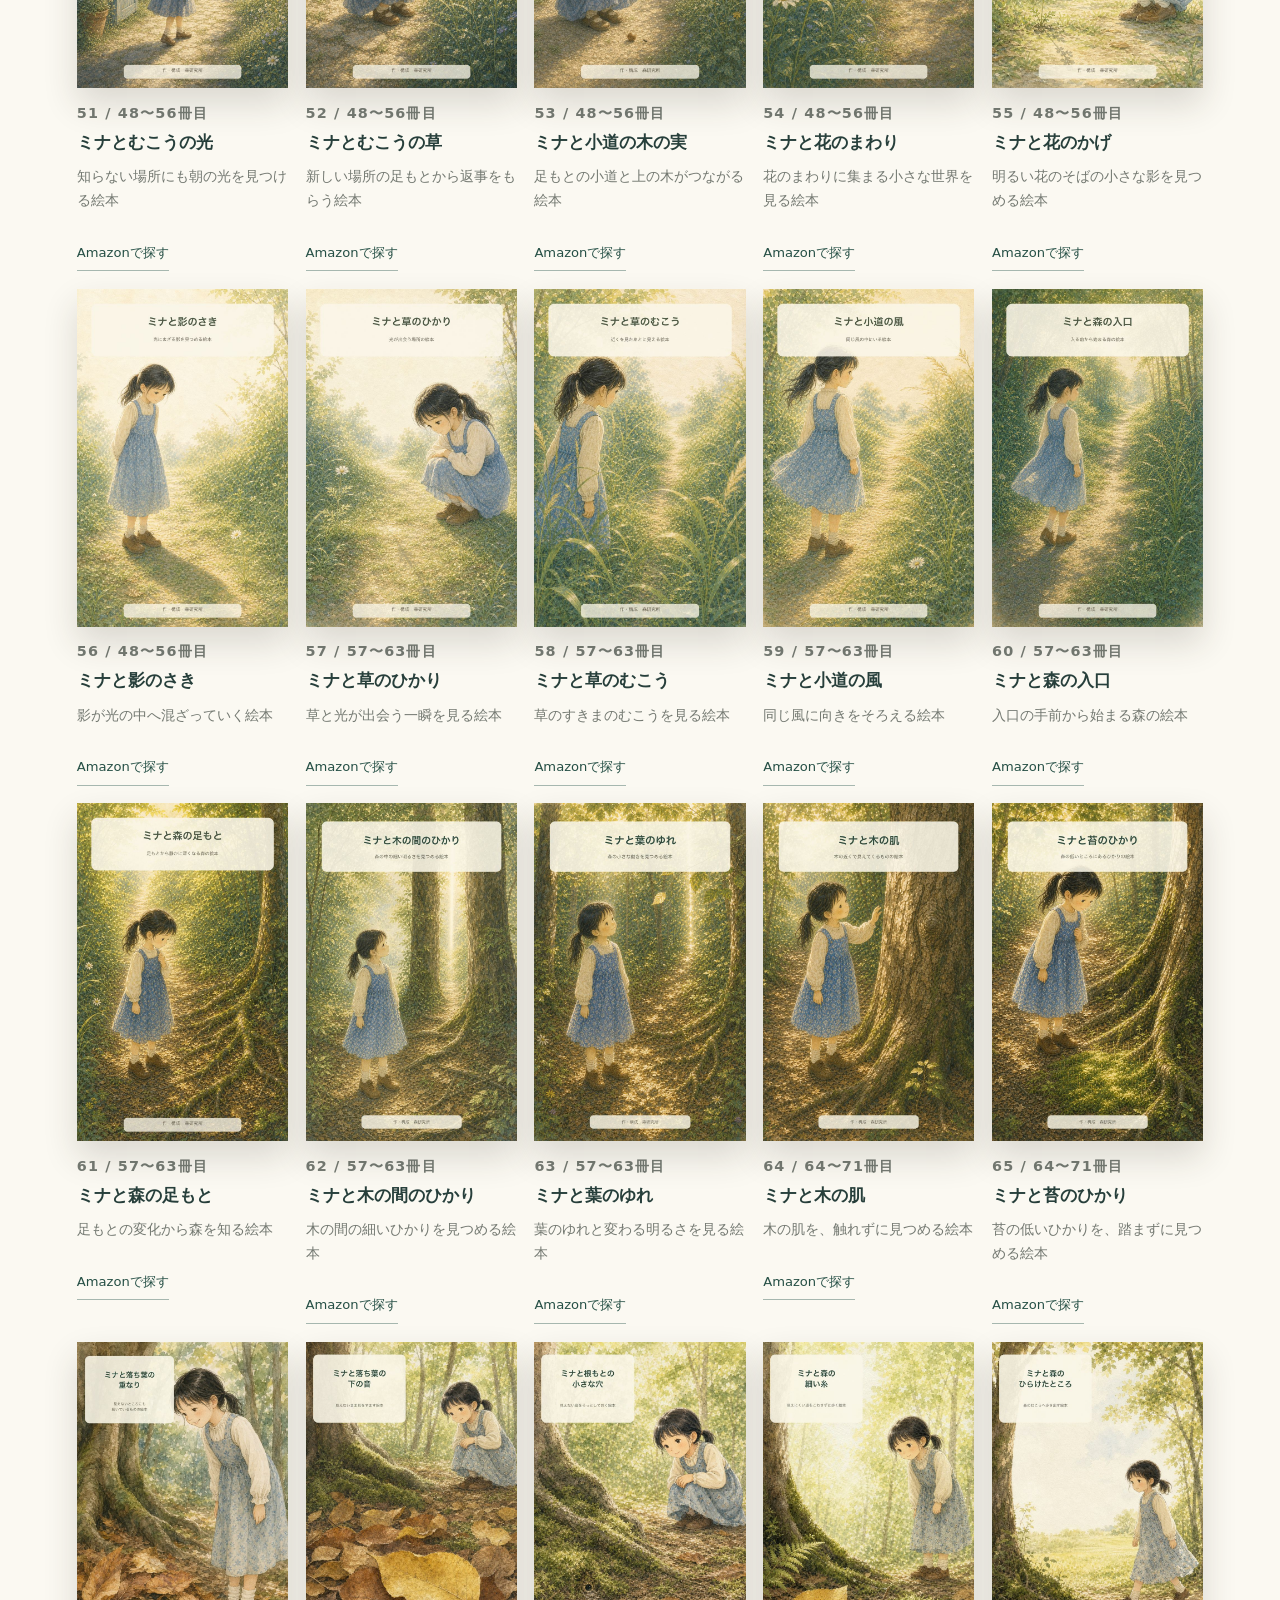
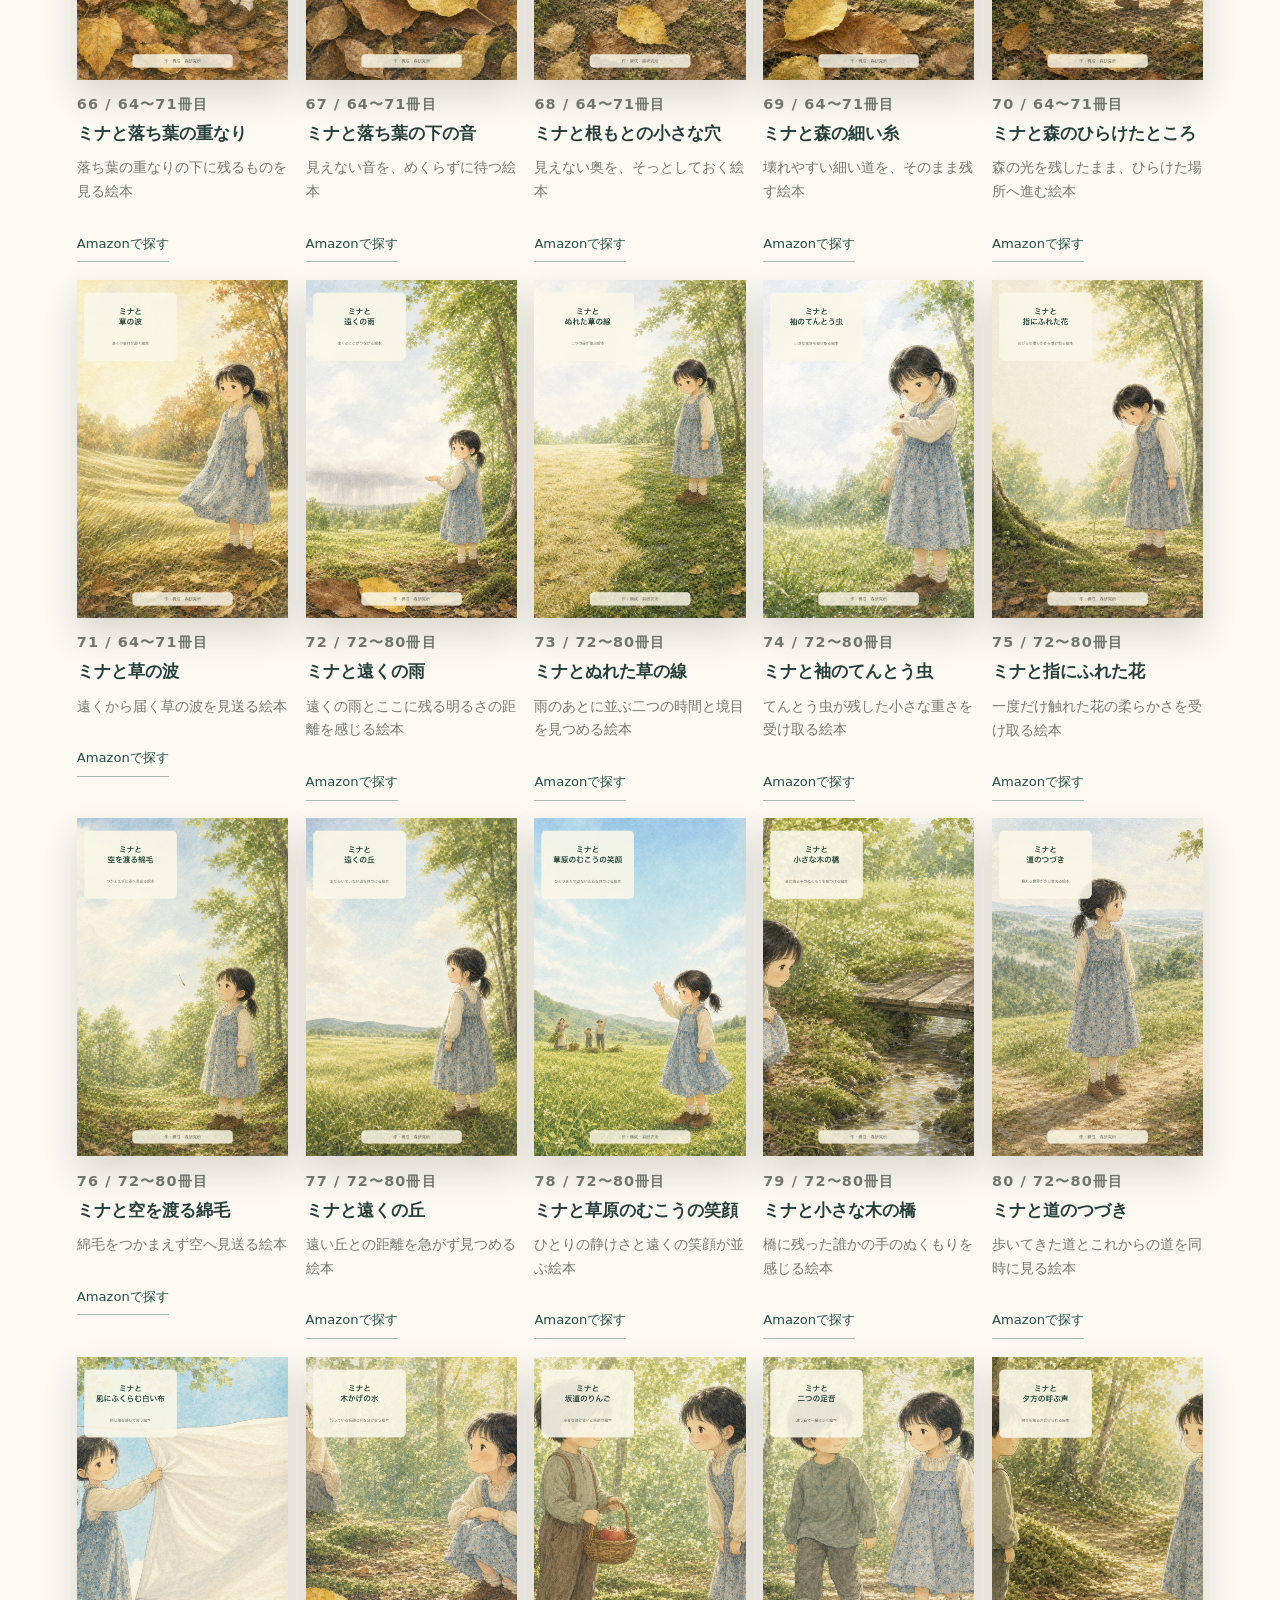
==== commit 780e0b51: "Put Mina Everyday and Bunko first with a cover-led reading room" ====
--- a/index.html
+++ b/index.html
@@ -14,13 +14,14 @@
       content="小さな気配を見つめる絵本と、成長したミナの長編を並べたミナシリーズの本棚です。"
     />
     <meta property="og:type" content="website" />
-    <meta property="og:image" content="100-mina-sekai-no-tsuzuki.jpg" />
+    <meta property="og:image" content="https://kazutumu.github.io/mina-series-site/nichijo-001.jpg" />
     <script
       async
       src="https://pagead2.googlesyndication.com/pagead/js/adsbygoogle.js?client=ca-pub-0054980586385736"
       crossorigin="anonymous"
     ></script>
     <link rel="stylesheet" href="styles.css?v=20261018-daily-001" />
+    <link rel="stylesheet" href="bookshelf.css?v=20261028" />
   <script src="mori-analytics.js" defer></script>
 </head>
   <body>
@@ -30,8 +31,9 @@
         <span>ミナシリーズ</span>
       </a>
       <nav class="nav" aria-label="ページ内ナビゲーション">
-        <a href="#main-books">本編</a>
+        <a href="#daily-books">ミナの日常</a>
         <a href="#bunko-books">ミナ文庫</a>
+        <a href="#main-books">本編100冊</a>
         <a href="#guide">読み方</a>
         <a href="#side-books">別枠</a>
         <a href="#about">森研究所</a>
@@ -41,27 +43,78 @@
     <main id="top">
       <section class="hero" aria-label="ミナシリーズ">
         <div class="hero-copy">
-          <p class="eyebrow">Mori Lab Mina Series</p>
-          <h1>ミナシリーズ</h1>
+          <p class="eyebrow">Mori Lab / Mina Bookshelf</p>
+          <h1>ミナと、<br>今日の小さな発見。</h1>
           <p class="lead">
-            小さな気配を見つめる絵本と、成長したミナが自分の道を選んでいく長編。Amazonで公開確認できる本をここに並べました。
+            雨あがりの音、窓ぎわのひなた、帰り道の寄り道。<br>まずは『ミナの日常』から。ゆっくり読みたい日には、長編の『ミナ文庫』をどうぞ。
           </p>
           <div class="hero-actions" aria-label="主要リンク">
-            <a class="button primary" href="#main-books">本編を見る</a>
+            <a class="button primary" href="#daily-books">ミナの日常を読む <span aria-hidden="true">↗</span></a>
             <a class="button" href="#bunko-books">ミナ文庫を見る</a>
-            <a class="button" href="#daily-books">ミナの日常を見る</a>
-            <a class="button" href="#guide">読む順番を見る</a>
-            <a class="button" href="https://www.amazon.co.jp/stores/%E3%81%88%E3%81%8F%E3%81%AE/author/B0H29YF2X4?ref=ap_rdr&shoppingPortalEnabled=true" target="_blank" rel="noreferrer">Amazon著者ページ</a>
           </div>
         </div>
         <div class="hero-shelf" aria-hidden="true">
-          <img src="98-mina-furui-michishirube.jpg" alt="" width="760" height="1216" />
-          <img src="99-mina-aruitekita-keshiki.jpg" alt="" width="760" height="1216" />
-          <img src="100-mina-sekai-no-tsuzuki.jpg" alt="" width="760" height="1216" />
-        </div>
+          <img src="nichijo-003.jpg" alt="" width="760" height="1216" />
+          <img src="nichijo-001.jpg" alt="" width="760" height="1216" />
+          <img src="nichijo-005.jpg" alt="" width="760" height="1216" />
+        </div>
+      </section>
+
+      <section id="daily-books" class="bunko-section">
+        <div class="section-heading split">
+          <div>
+            <p class="eyebrow">01 / Picture Books</p>
+            <h2>ミナの日常の本棚</h2>
+          </div>
+          <p>学生のミナが、身近な景色の小さな気配に出会う絵本シリーズ。第001〜005巻を公開しています。</p>
+        </div>
+        <div id="daily-grid" class="bunko-grid" aria-live="polite"></div>
+      </section>
+
+      <section id="bunko-books" class="bunko-section">
+        <div class="section-heading split">
+          <div>
+            <p class="eyebrow">02 / Stories to Stay With</p>
+            <h2>ミナ文庫の本棚</h2>
+          </div>
+          <p>
+            一冊の物語と、ゆっくり過ごす時間。成長したミナの学びと選択を描く長編『ミナといくつもの道』。成長編は全6巻、その先の仕事編も全6巻で一区切りです。
+          </p>
+        </div>
+        <p><a class="text-link" href="#work-books">成長編のその先へ — 仕事編の本棚 ↓</a></p>
+        <div id="bunko-grid" class="bunko-grid" aria-live="polite"></div>
+      </section>
+
+      <section id="work-books" class="bunko-section">
+        <div class="section-heading split">
+          <div>
+            <p class="eyebrow">Mina Bunko / Working Life</p>
+            <h2>仕事編の本棚</h2>
+          </div>
+          <p>『ミナと朝の記録室』全6巻完結。成長編の扉の向こうで、見習いとして働き始めたミナの暮らしを描く長編です。仕事編はここで一区切り。ミナの物語は、まだ続きます。</p>
+        </div>
+        <div class="note-journey" aria-labelledby="work-start-title">
+          <div class="note-journey-heading">
+            <h3 id="work-start-title">仕事編の最初の一冊を選ぶなら</h3>
+            <p>第1巻『扉を開けた朝』では、暮らしの記録室で働き始めたミナが、最初の失敗と判断を通して、人の言葉が戻ってこられる記録を探します。</p>
+          </div>
+          <p>下のボタンからAmazonの商品ページへ進み、作品名・Kindle版の価格・購入方法を確認してからお選びください。</p>
+          <div class="hero-actions">
+            <a class="button primary" href="https://www.amazon.co.jp/dp/B0H8MC8C1P" target="_blank" rel="noreferrer">仕事編 第1巻の価格・購入方法を見る（Amazon・別タブ）</a>
+            <a class="text-link" href="#bunko-books">成長編から読みたい方はこちら ↑</a>
+          </div>
+          <p class="note">続きは下の本棚で第2〜6巻を巻順にご覧いただけます。</p>
+        </div>
+        <div id="work-grid" class="bunko-grid" aria-live="polite"></div>
       </section>
 
       <section class="status-band" aria-label="現在の刊行状況">
+        <a class="status-link" href="#daily-books">
+          <span>ミナの日常</span>
+          <strong>5冊</strong>
+          <p>学生のミナの、小さな発見を描く絵本。</p>
+          <small>ミナの日常を見る ↓</small>
+        </a>
         <a class="status-link" href="#main-books">
           <span>本編</span>
           <strong>100冊</strong>
@@ -97,7 +150,7 @@
       <section id="guide" class="guide-section">
         <div class="section-heading">
           <p class="eyebrow">Reading Guide</p>
-          <h2>迷ったら、この順番で</h2>
+          <h2>もう少し、ミナの世界へ</h2>
         </div>
         <div class="guide-grid">
           <a class="guide-link" href="#main-books">
@@ -191,54 +244,6 @@
         <div id="book-grid" class="book-grid" aria-live="polite"></div>
       </section>
 
-      <section id="daily-books" class="bunko-section">
-        <div class="section-heading split">
-          <div>
-            <p class="eyebrow">Mina Everyday</p>
-            <h2>ミナの日常の本棚</h2>
-          </div>
-          <p>学生のミナが、身近な景色の小さな気配に出会う絵本シリーズ。第001〜005巻を公開しています。</p>
-        </div>
-        <div id="daily-grid" class="bunko-grid" aria-live="polite"></div>
-      </section>
-
-      <section id="bunko-books" class="bunko-section">
-        <div class="section-heading split">
-          <div>
-            <p class="eyebrow">Mina Bunko</p>
-            <h2>ミナ文庫の本棚</h2>
-          </div>
-          <p>
-            本編100冊のあと、成長したミナの時間を描く長編『ミナといくつもの道』。全6巻で成長編完結。旧本編の101冊目ではなく、独立したシリーズです。
-          </p>
-        </div>
-        <p><a class="text-link" href="#work-books">成長編のその先へ — 仕事編の本棚 ↓</a></p>
-        <div id="bunko-grid" class="bunko-grid" aria-live="polite"></div>
-      </section>
-
-      <section id="work-books" class="bunko-section">
-        <div class="section-heading split">
-          <div>
-            <p class="eyebrow">Mina Bunko / Working Life</p>
-            <h2>仕事編の本棚</h2>
-          </div>
-          <p>『ミナと朝の記録室』全6巻完結。成長編の扉の向こうで、見習いとして働き始めたミナの暮らしを描く長編です。仕事編はここで一区切り。ミナの物語は、まだ続きます。</p>
-        </div>
-        <div class="note-journey" aria-labelledby="work-start-title">
-          <div class="note-journey-heading">
-            <h3 id="work-start-title">仕事編の最初の一冊を選ぶなら</h3>
-            <p>第1巻『扉を開けた朝』では、暮らしの記録室で働き始めたミナが、最初の失敗と判断を通して、人の言葉が戻ってこられる記録を探します。</p>
-          </div>
-          <p>下のボタンからAmazonの商品ページへ進み、作品名・Kindle版の価格・購入方法を確認してからお選びください。</p>
-          <div class="hero-actions">
-            <a class="button primary" href="https://www.amazon.co.jp/dp/B0H8MC8C1P" target="_blank" rel="noreferrer">仕事編 第1巻の価格・購入方法を見る（Amazon・別タブ）</a>
-            <a class="text-link" href="#bunko-books">成長編から読みたい方はこちら ↑</a>
-          </div>
-          <p class="note">続きは下の本棚で第2〜6巻を巻順にご覧いただけます。</p>
-        </div>
-        <div id="work-grid" class="bunko-grid" aria-live="polite"></div>
-      </section>
-
       <section id="side-books" class="side-section">
         <div class="section-heading">
           <p class="eyebrow">Notes / Magazine / Side Stories</p>
@@ -273,6 +278,6 @@
       <p>作・構成　森研究所 / 昼の星を探しています。</p>
     </footer>
 
-    <script src="script.js?v=20261027-daily-005"></script>
+    <script src="script.js?v=20261028-bookshelf"></script>
   </body>
 </html>
--- a/bookshelf.css
+++ b/bookshelf.css
@@ -0,0 +1,73 @@
+/* An airy, cover-led reading room. */
+:root { --ink:#273f3b; --moss:#254f45; --muted:#68736a; --paper:#fbf9f2; --line:#d6ded1; --leaf:#74816c; }
+body { background:var(--paper); }
+.site-header { background:rgba(251,249,242,.96); padding:1rem max(5vw,1.25rem); border-bottom:1px solid var(--line); }
+.brand-mark { border-radius:50%; background:var(--moss); color:white; border:0; }
+.nav { gap:1.25rem; font-size:.82rem; }
+.nav a { padding:.35rem 0; }
+main { max-width:1600px; margin:auto; }
+.hero { position:relative; min-height:600px; padding:5rem 6vw 4rem; gap:4rem; background:radial-gradient(ellipse at 80% 40%,#e3e8d8,transparent 55%); }
+.hero h1 { font-family:'Yu Mincho','Hiragino Mincho ProN',serif; font-size:clamp(2.7rem,4.5vw,5rem); line-height:1.5; font-weight:500; letter-spacing:.03em; margin:1rem 0 1.2rem; }
+.eyebrow { font-size:.68rem; letter-spacing:.2em; color:#85704c; }
+.lead { font-size:1rem; line-height:2.1; }
+.hero-shelf { padding:2rem 0; border:0; background:none; box-shadow:none; gap:1.4rem; align-items:center; }
+.hero-shelf img { box-shadow:8px 18px 24px #253f3526; transform:rotate(-7deg); border-radius:2px; }
+.hero-shelf img:nth-child(2) { transform:translateY(-1rem) rotate(2deg); position:relative; z-index:1; }
+.hero-shelf img:nth-child(3) { transform:rotate(9deg); }
+.button { border-radius:30px; padding:.7rem 1.3rem; font-size:.87rem; }
+.button.primary { background:#315e4e; }
+.button.primary span { margin-left:1rem; }
+section[id] { scroll-margin-top:110px; }
+.bunko-section,.books-section,.side-section,.guide-section,.about-section { padding:4.5rem 6vw; }
+.bunko-section { border:0; background:transparent; }
+#daily-books { background:#edf0e6; border-radius:32px 32px 0 0; }
+#bunko-books { background:#fbf9f2; }
+#work-books { background:#f3efe5; }
+.section-heading { margin-bottom:2.4rem; }
+.section-heading.split { display:flex; align-items:flex-end; justify-content:space-between; gap:2.5rem; }
+.section-heading.split > p { max-width:30rem; font-size:.92rem; line-height:1.95; color:#59675e; }
+h2 { font-size:clamp(1.75rem,3vw,2.8rem); font-weight:500; line-height:1.45; }
+.bunko-grid { grid-template-columns:repeat(3,minmax(0,1fr)); gap:3rem 2rem; }
+#daily-grid { grid-template-columns:repeat(5,minmax(0,1fr)); gap:1.5rem; }
+.bunko-card { gap:1.2rem; }
+.bunko-card > .side-cover-link { display:block; padding:1.2rem; background:#e6e9de; border-radius:8px; transition:transform .2s ease; }
+#daily-grid .bunko-card > .side-cover-link { padding:.75rem; background:#e1e5d7; }
+.bunko-card > .side-cover-link:hover { transform:translateY(-5px); }
+.bunko-card img { box-shadow:3px 8px 14px #253f3521; }
+.bunko-card h3 { font-size:1.06rem; font-weight:600; }
+.bunko-card p { font-size:.85rem; line-height:1.85; }
+.bunko-card .book-meta { color:#846b43; font-size:.67rem; }
+.text-link { font-weight:500; font-size:.82rem; }
+.status-band { margin:3rem 6vw 0; border:0; gap:1rem; background:none; }
+.status-link { border-top:1px solid var(--line); background:transparent; padding:1.2rem 0; }
+.status-link strong { font-size:2rem; }
+.guide-grid { gap:1rem; }
+.guide-link { border:0; border-top:1px solid var(--line); padding:1.3rem 0; min-height:0; }
+.guide-link h3 { font-size:.95rem; }
+.note-journey { border-radius:10px; background:#ffffff65; }
+.filter { border-radius:5px; font-size:.8rem; }
+.book-cover-link img,.side-cover-link img { aspect-ratio:5 / 8; object-fit:contain; }
+.footer { padding:2.5rem 6vw; font-size:.8rem; background:#e5eadf; }
+a:focus-visible,button:focus-visible { outline:3px solid #9d7438; outline-offset:4px; }
+@media(min-width:1600px) { .site-header { padding-inline:calc((100vw - 1408px)/2); } }
+@media(max-width:1100px) { #daily-grid { grid-template-columns:repeat(3,minmax(0,1fr)); } .hero { gap:2rem; } }
+@media(max-width:760px) {
+  .site-header { gap:.6rem; padding:.75rem 1.25rem; }
+  .nav { gap:.35rem 1rem; font-size:.72rem; }
+  .nav a { white-space:nowrap; }
+  .hero { min-height:0; padding:2.5rem 1.5rem 1.5rem; gap:.75rem; }
+  .hero h1 { font-size:2.5rem; line-height:1.5; }
+  .hero-shelf { max-width:470px; width:100%; margin:0 auto; grid-template-columns:repeat(3,minmax(0,1fr)); gap:1rem; overflow:visible; padding:2rem .7rem; }
+  .lead { font-size:.9rem; }
+  .bunko-section,.books-section,.side-section,.guide-section,.about-section { padding:2.7rem 1.25rem; }
+  .section-heading.split { flex-direction:column; align-items:flex-start; gap:.5rem; }
+  .section-heading.split > p { margin:0; }
+  .bunko-grid,#daily-grid { grid-template-columns:repeat(2,minmax(0,1fr)); gap:1.8rem 1rem; }
+  .bunko-card > .side-cover-link { padding:.7rem; }
+  .bunko-card h3 { font-size:.9rem; }
+  .bunko-card p { font-size:.79rem; }
+  .status-band { margin:2rem 1.25rem 0; grid-template-columns:repeat(2,minmax(0,1fr)); }
+  .status-link { min-width:0; }
+  section[id] { scroll-margin-top:140px; }
+}
+@media(prefers-reduced-motion:reduce) { html { scroll-behavior:auto; } .bunko-card > .side-cover-link { transition:none; } }
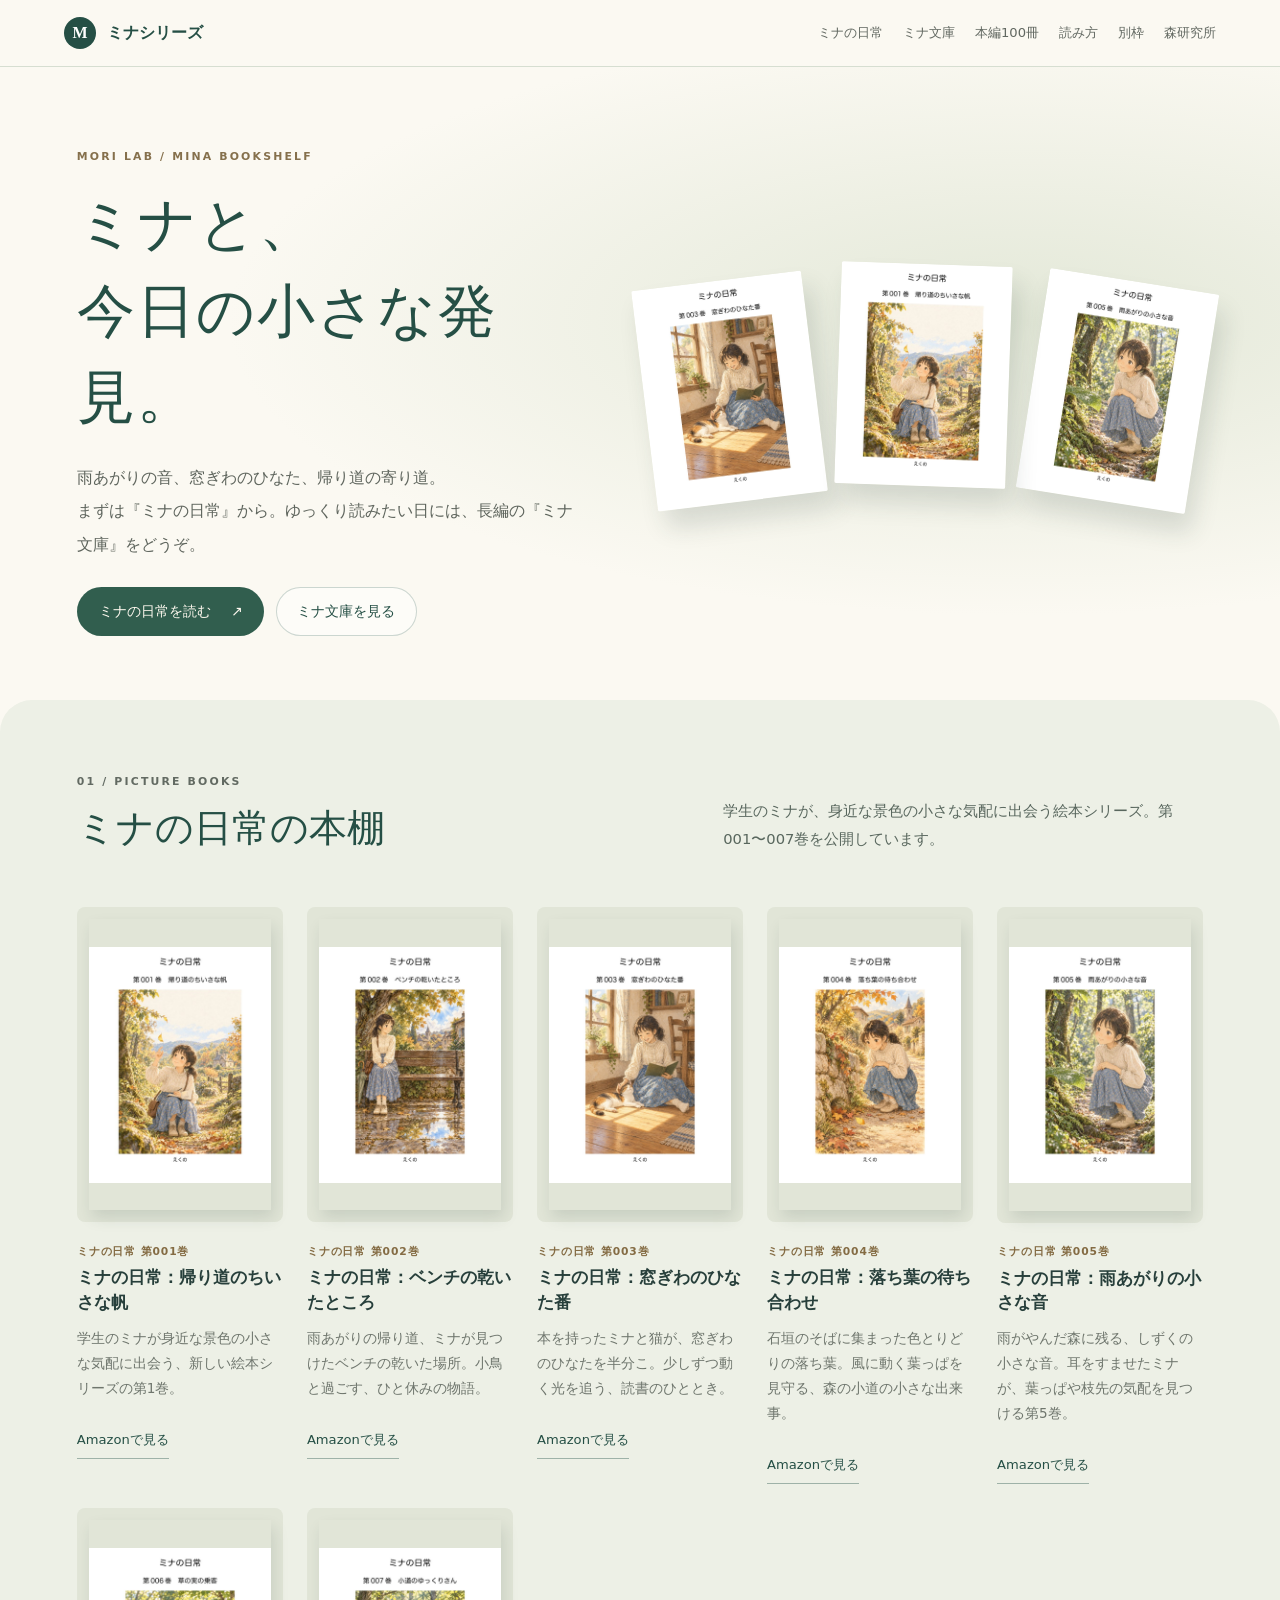
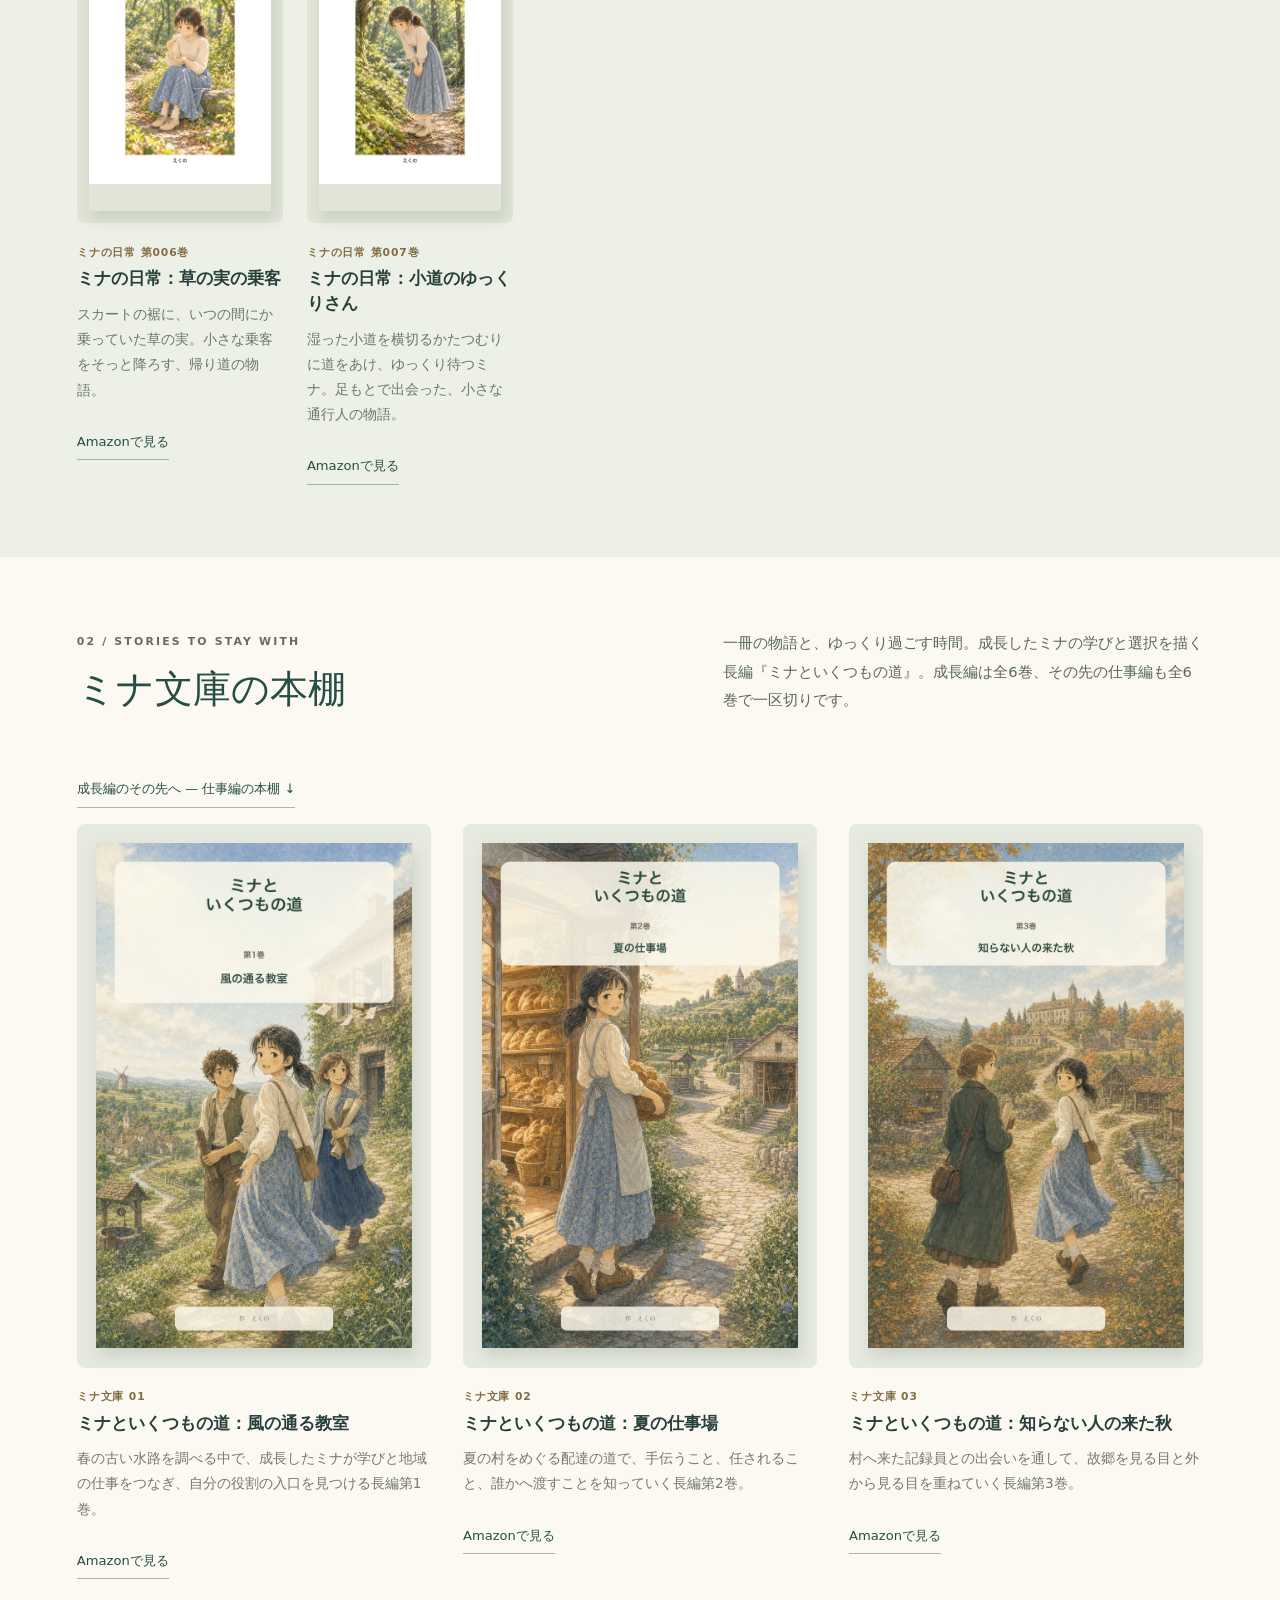
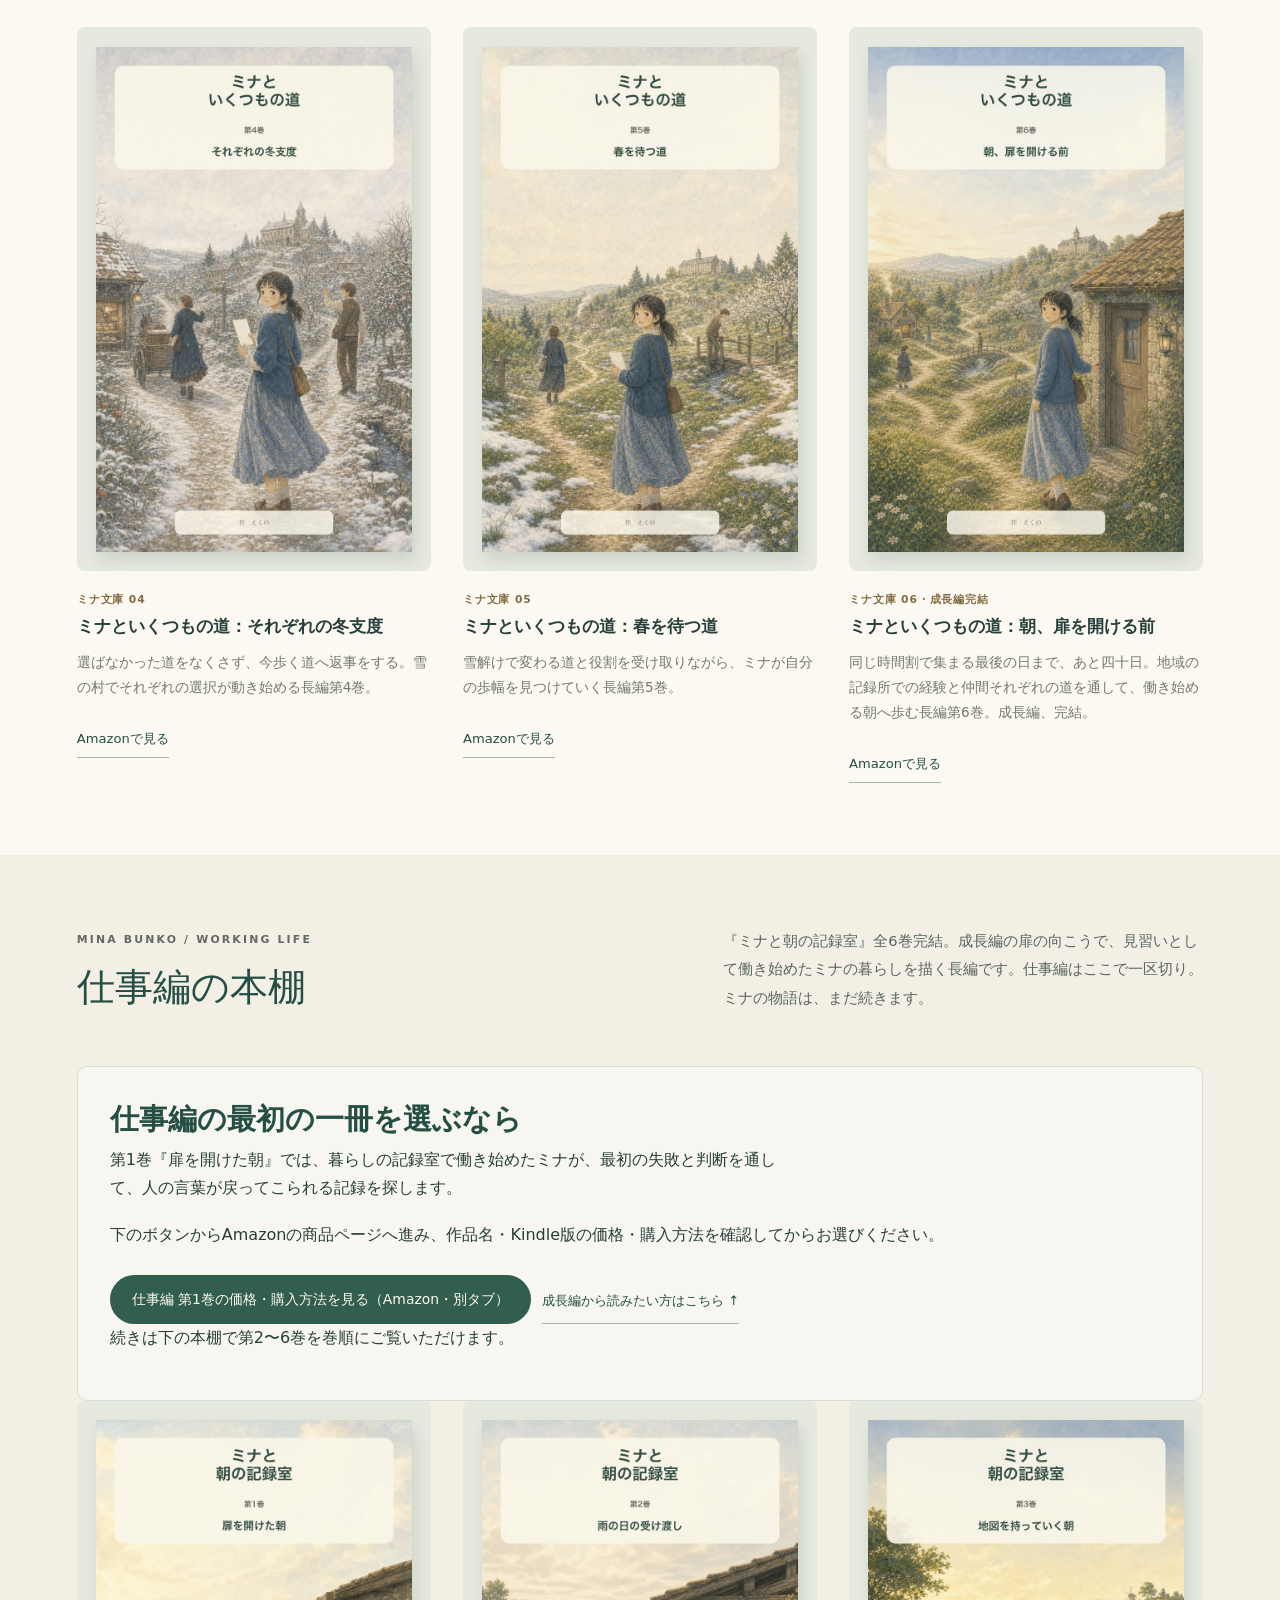
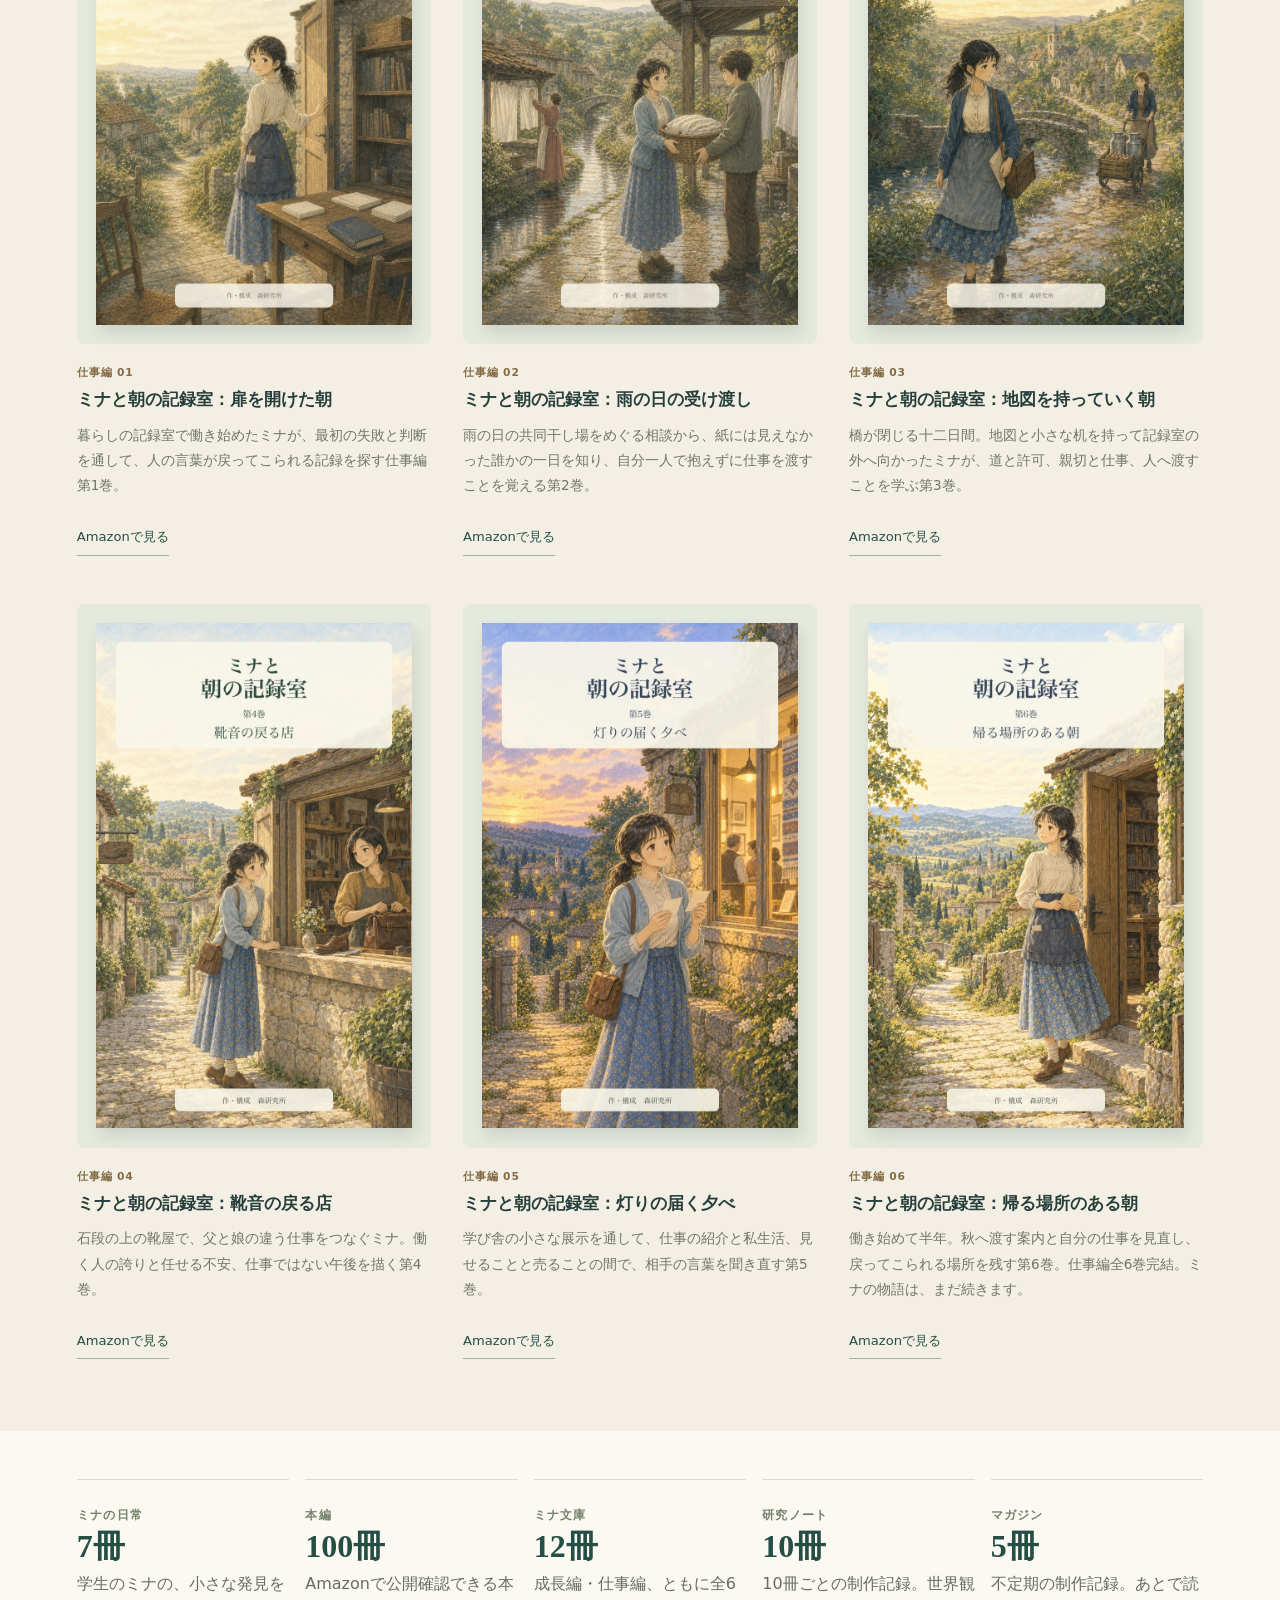
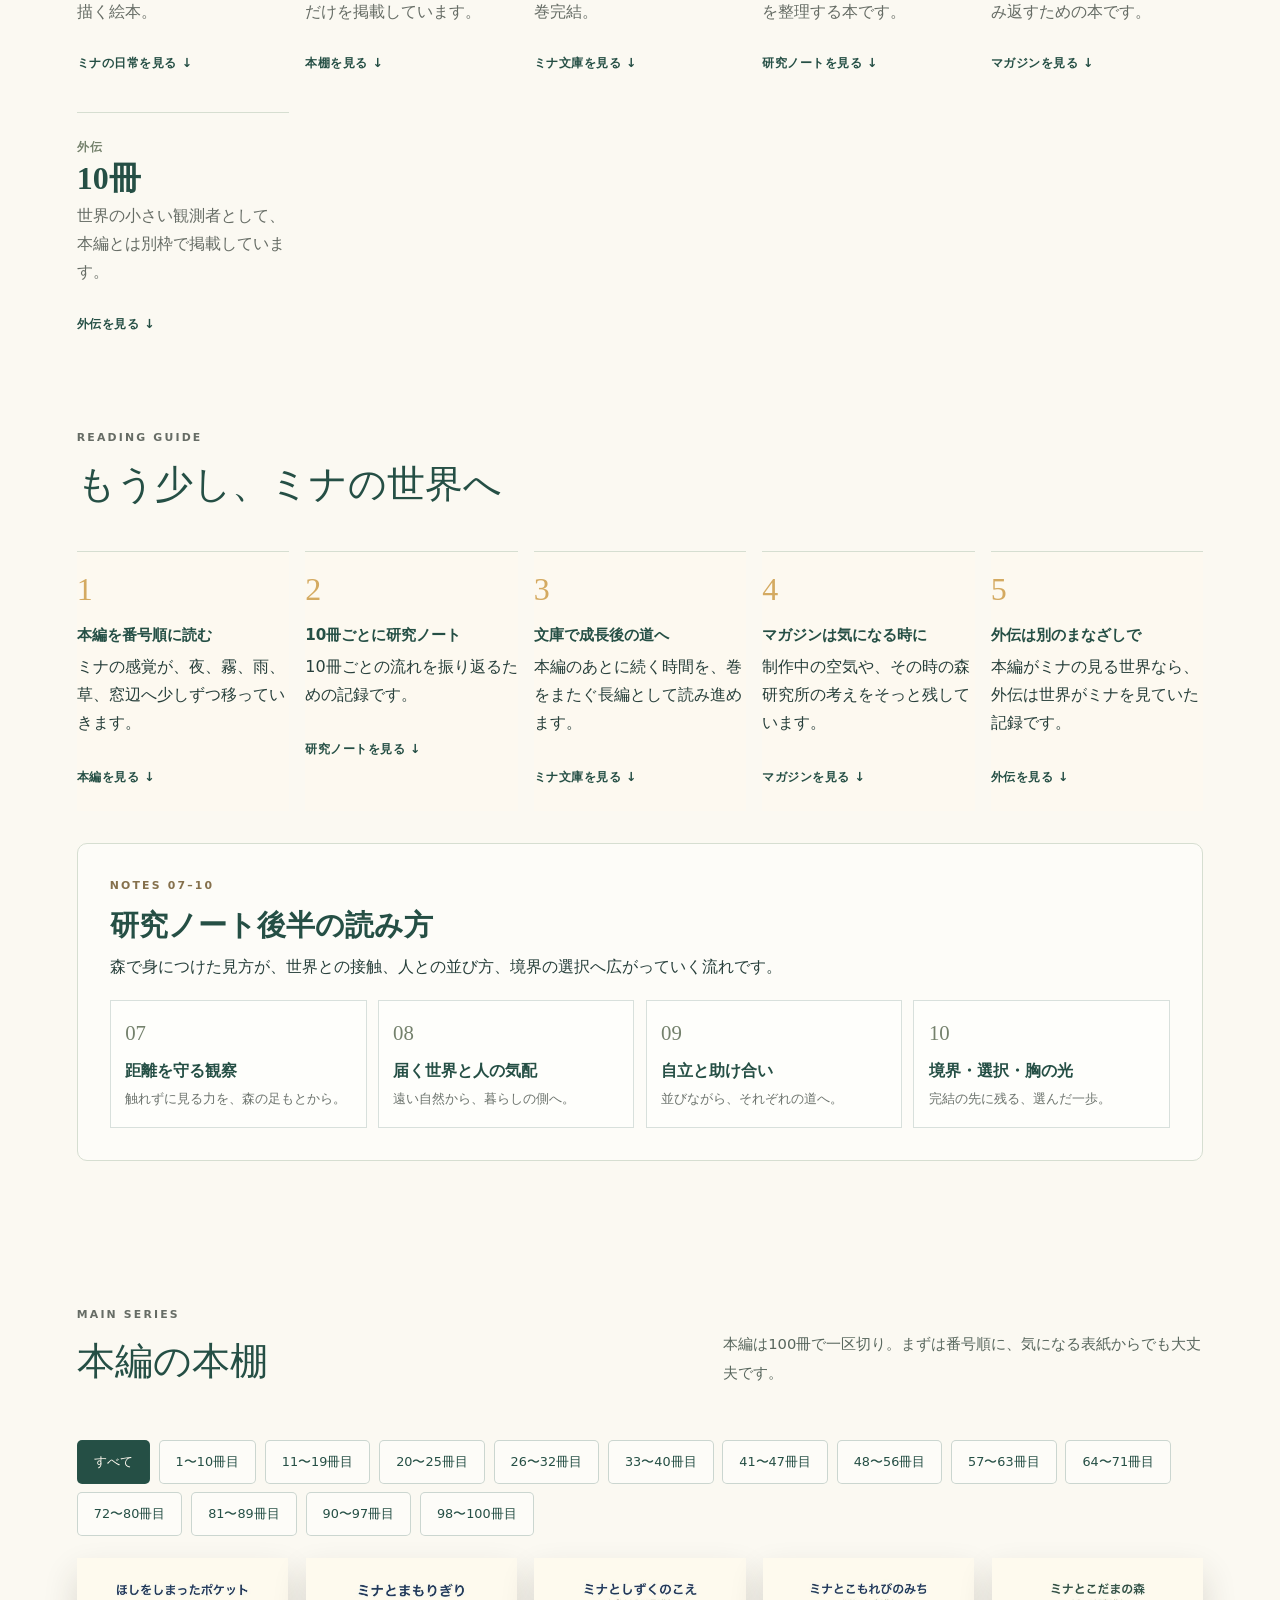
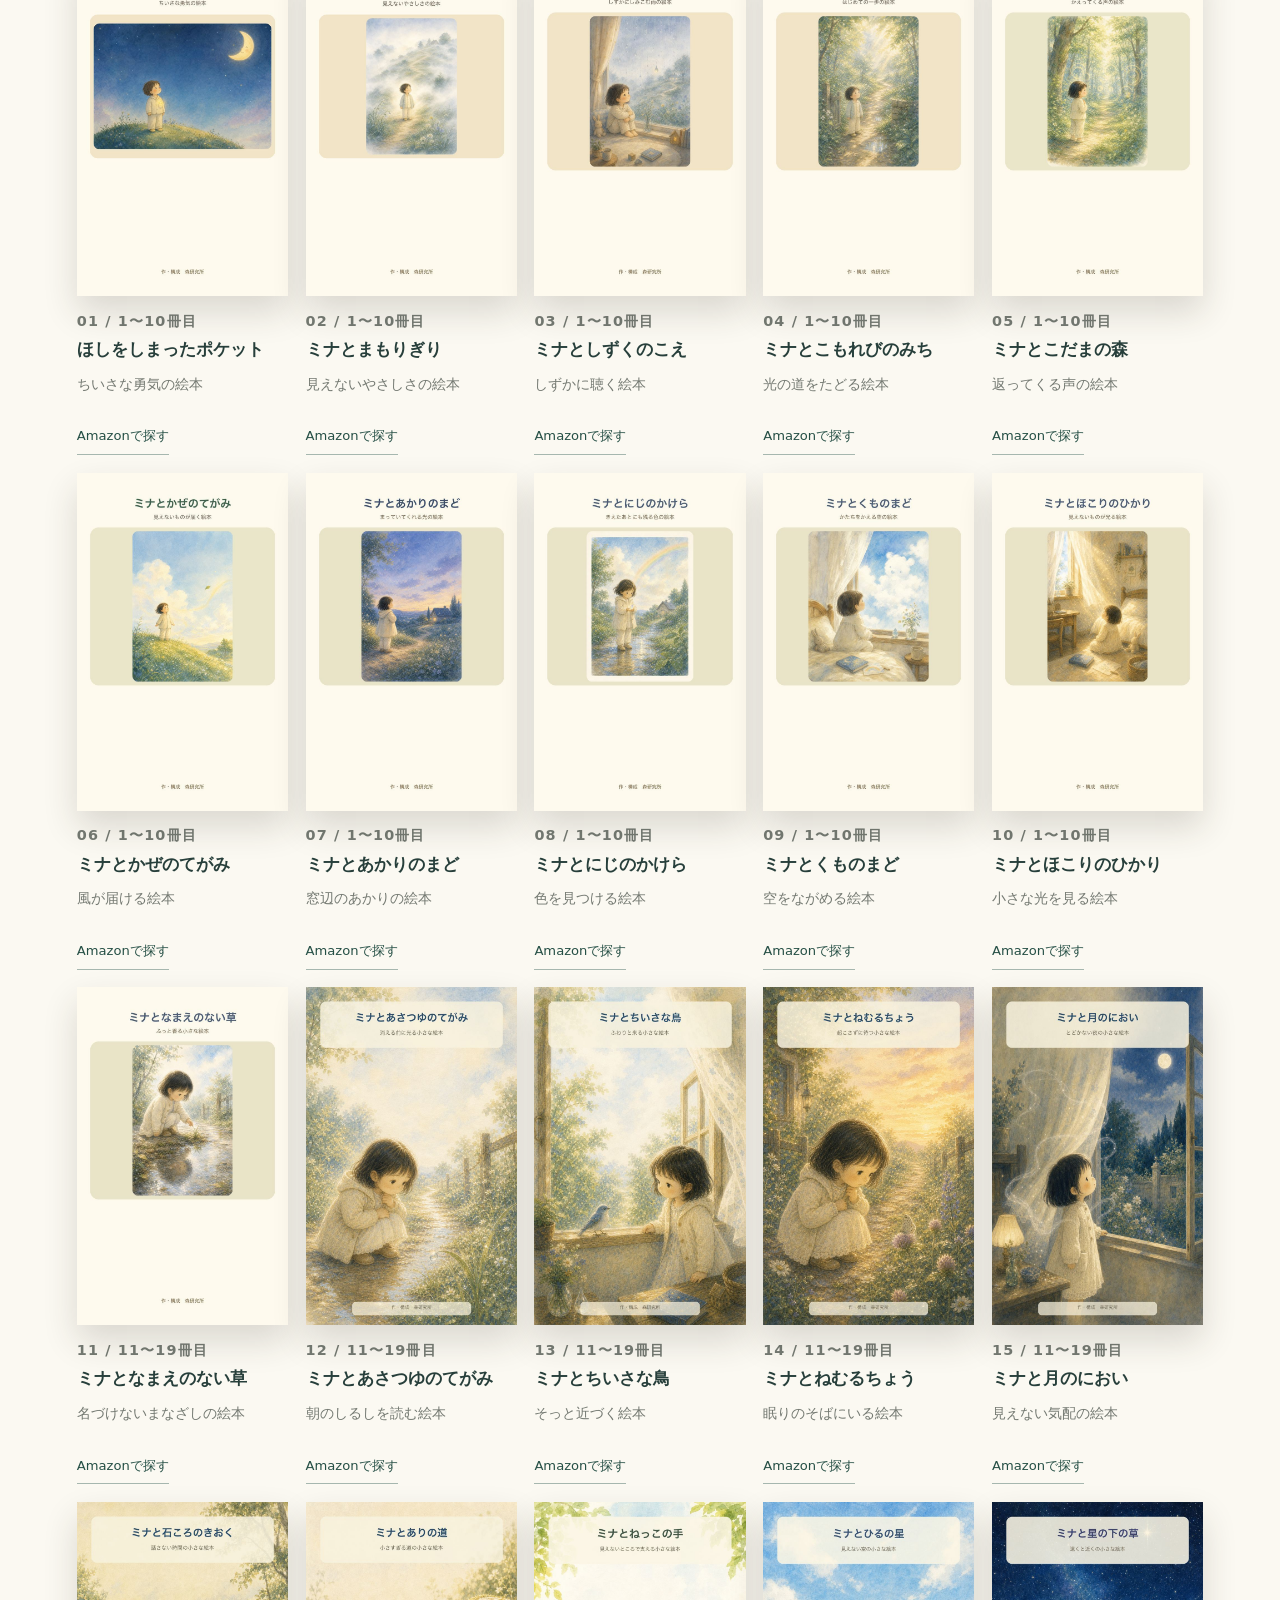
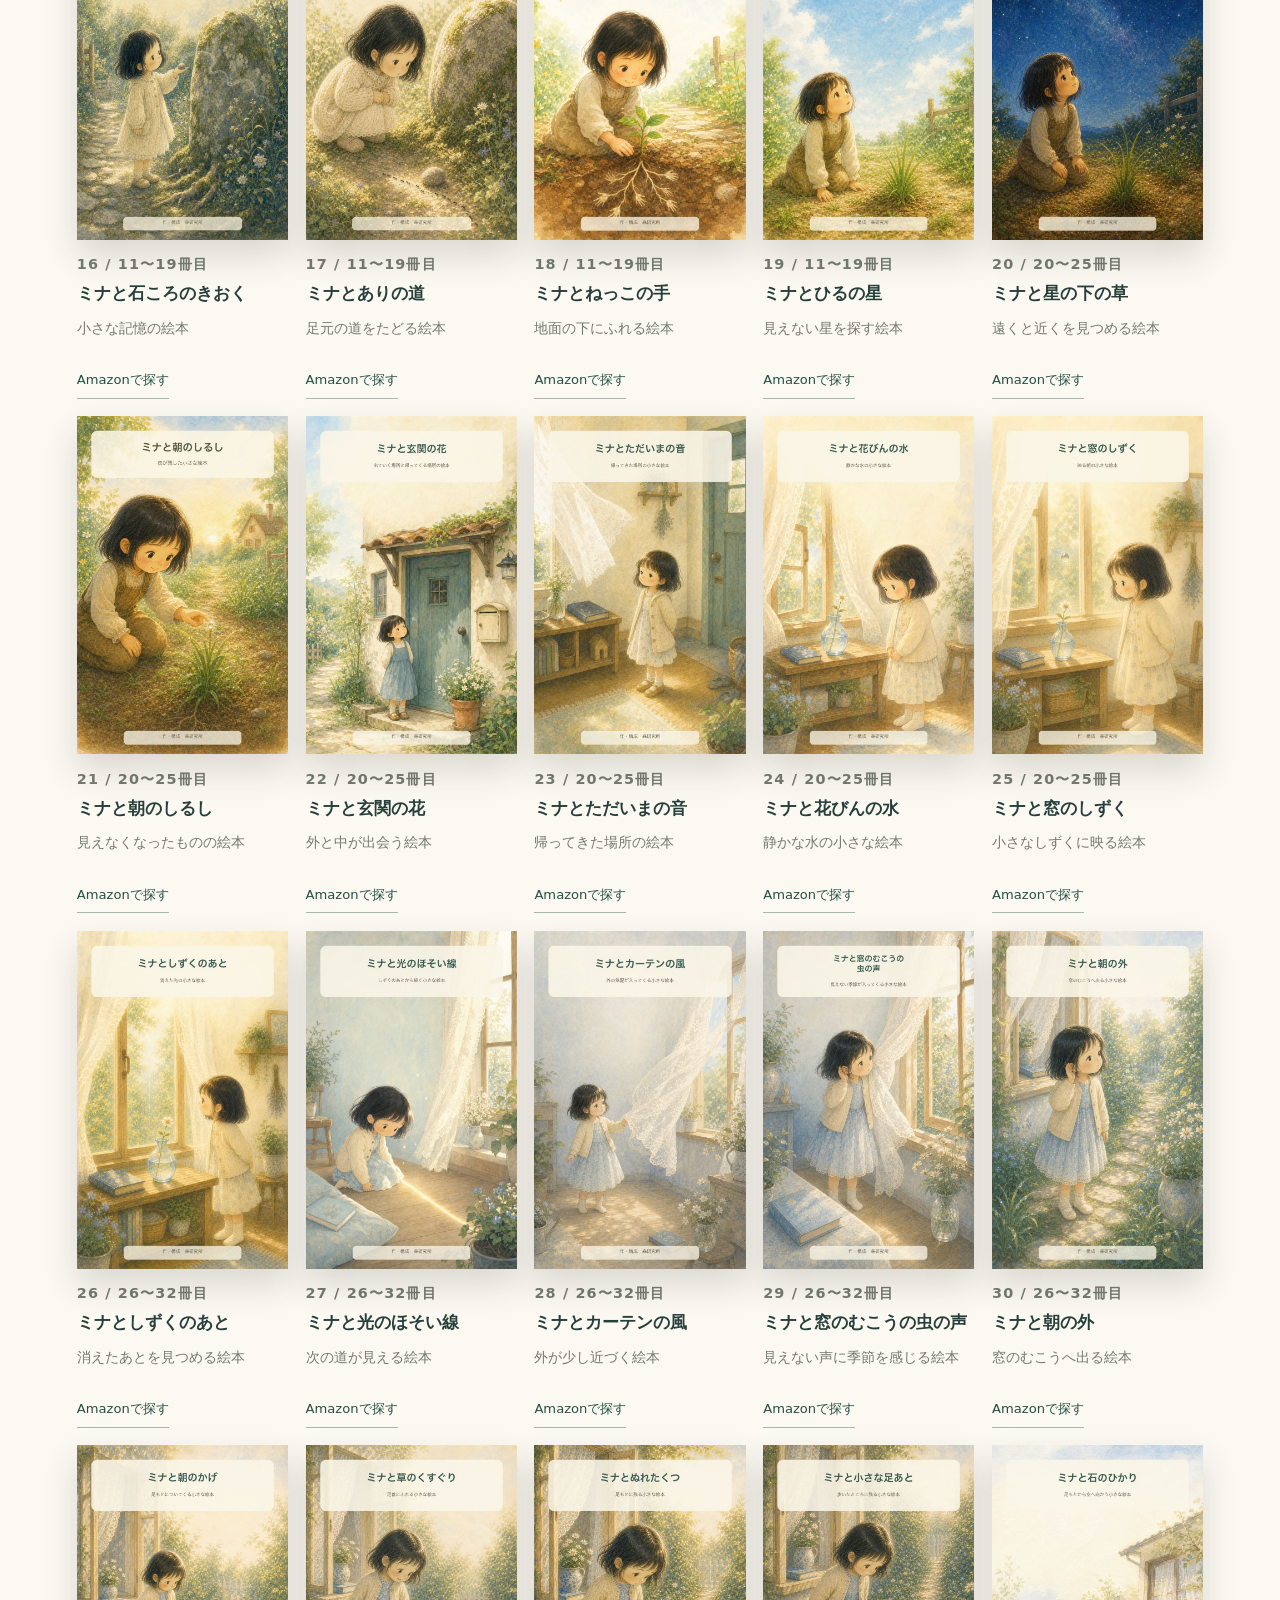
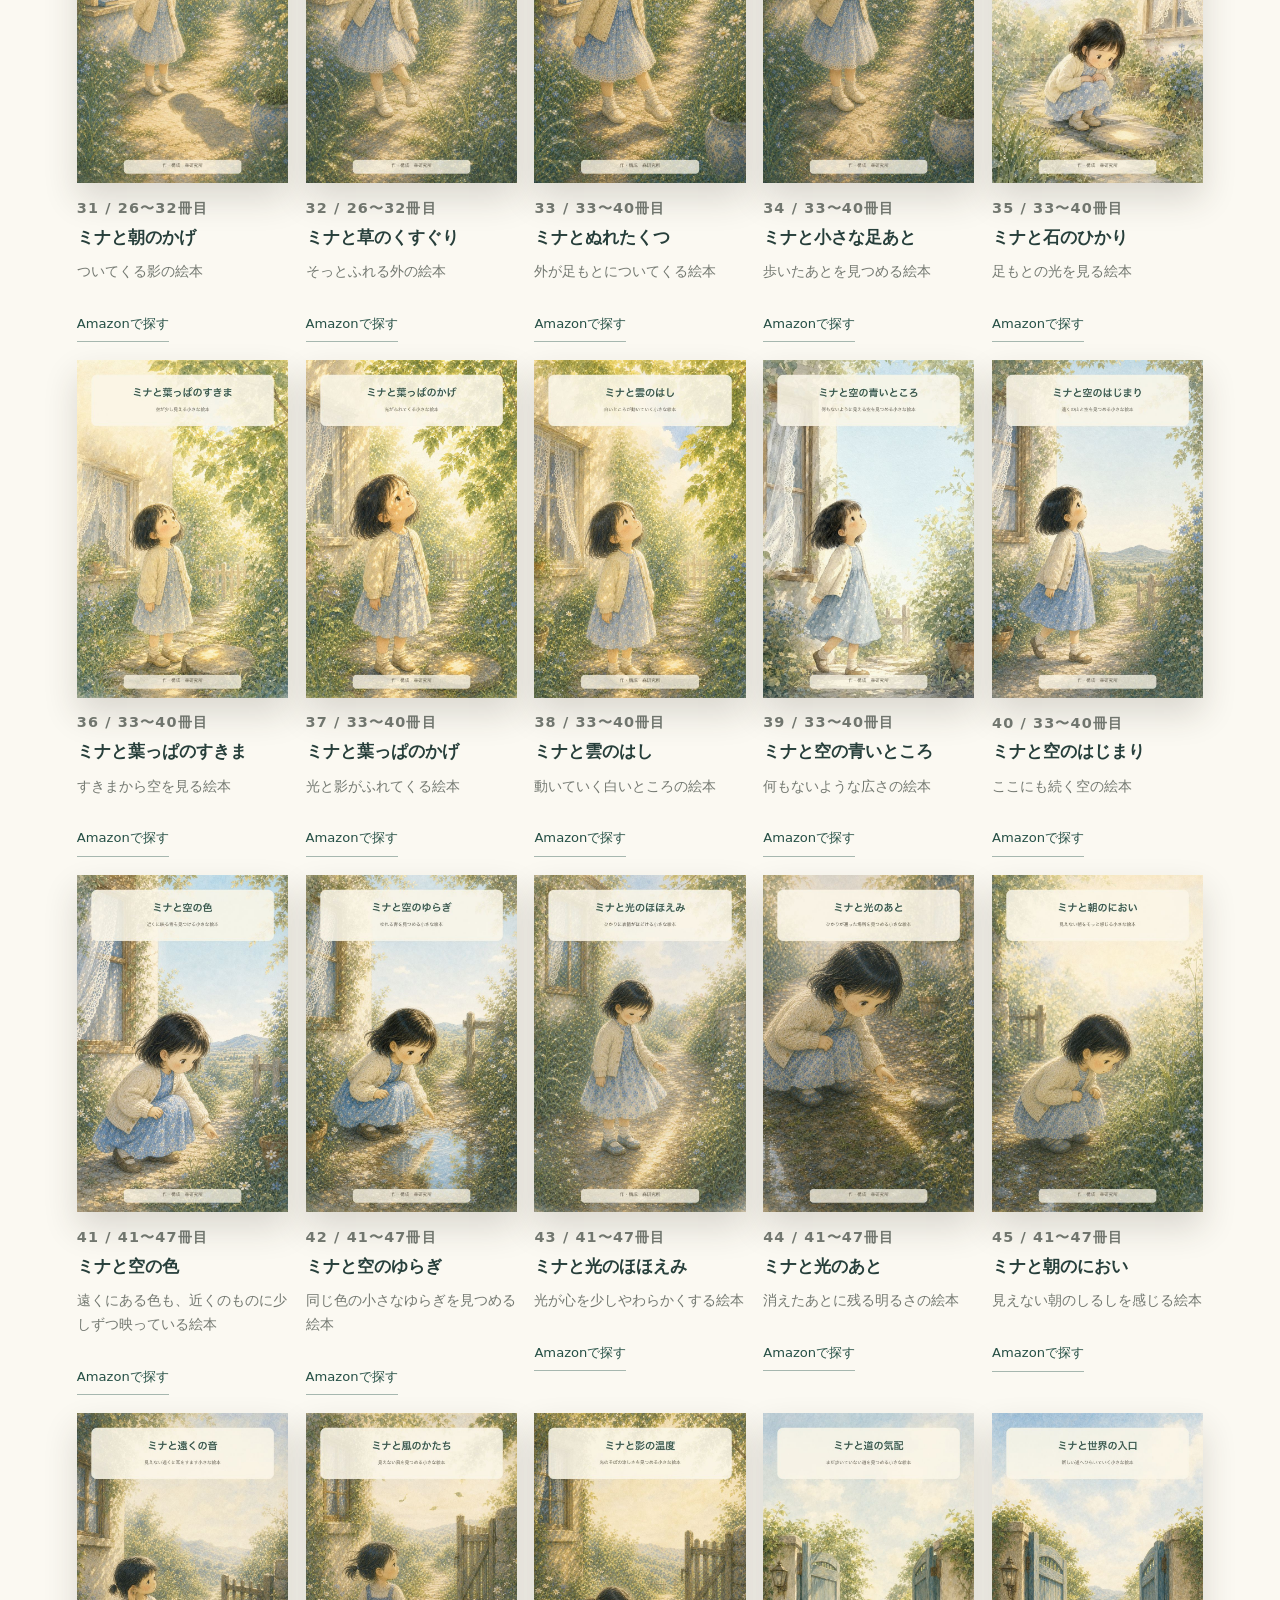
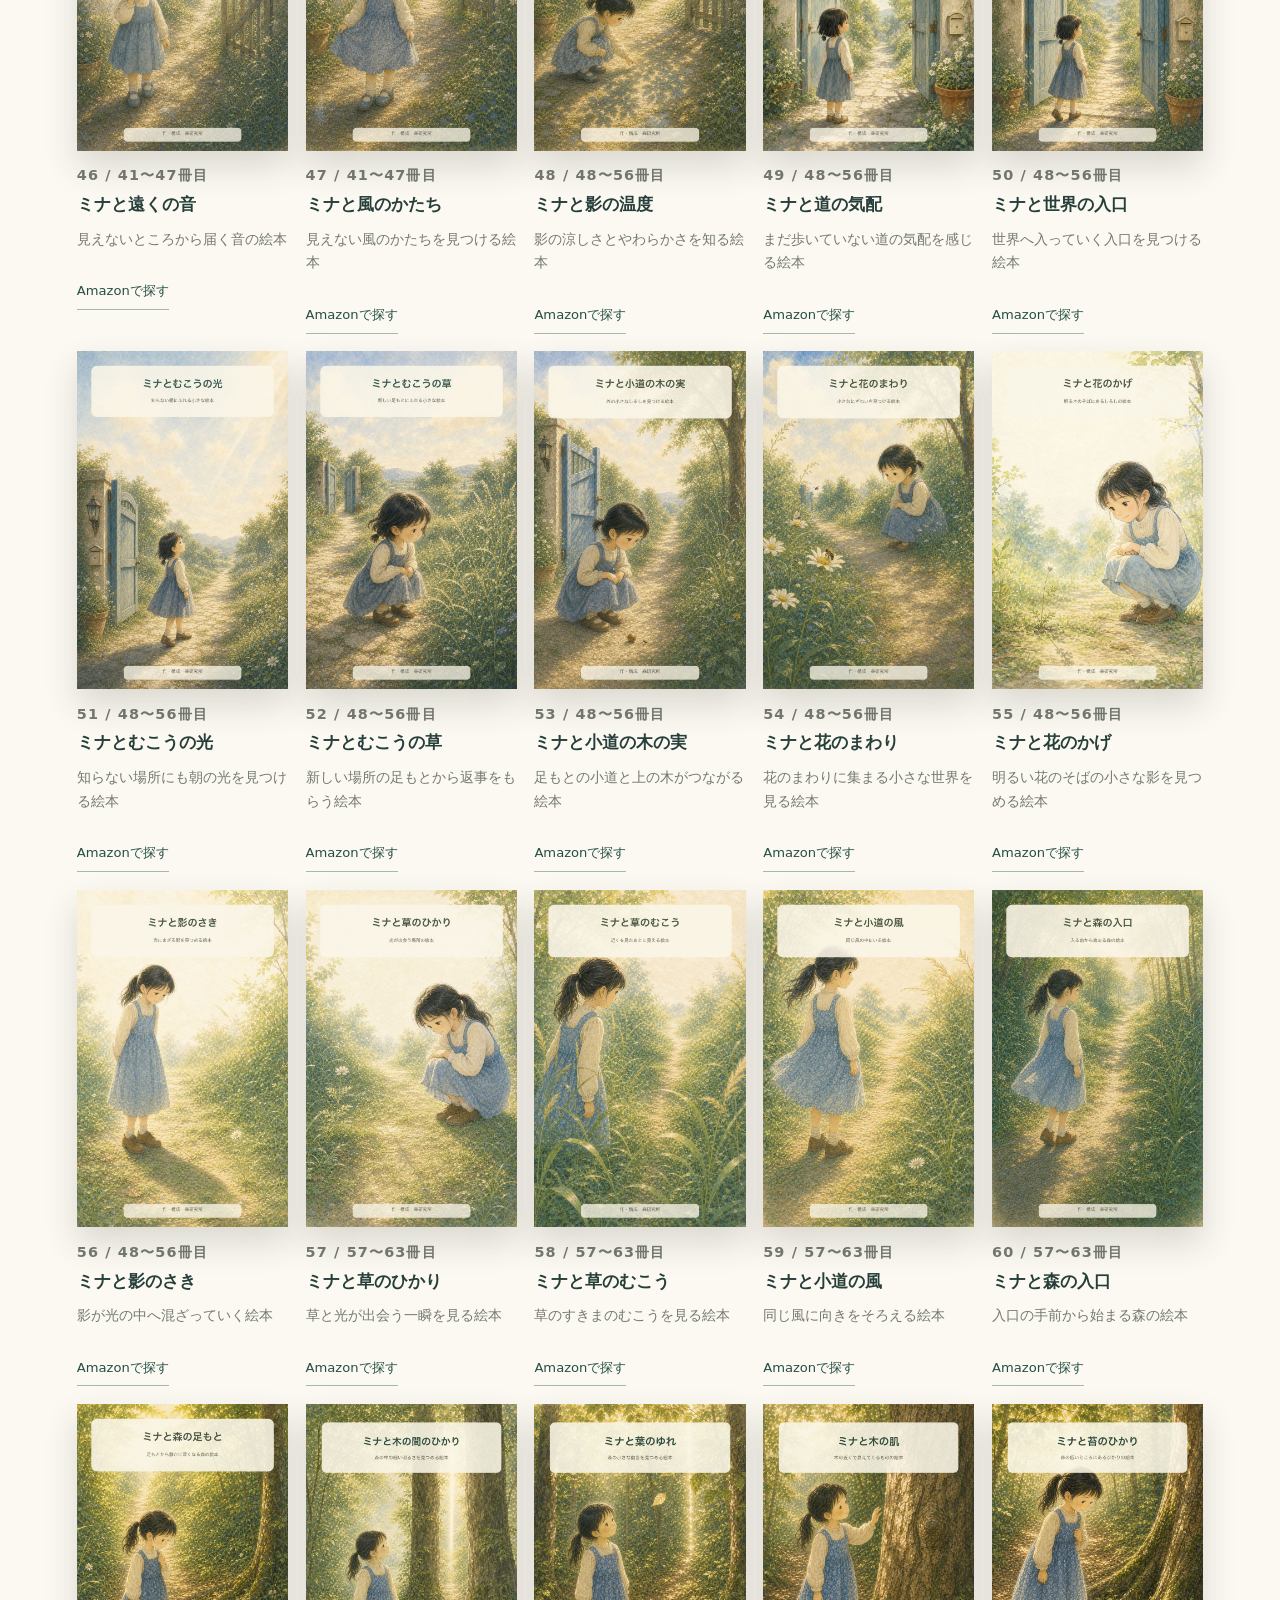
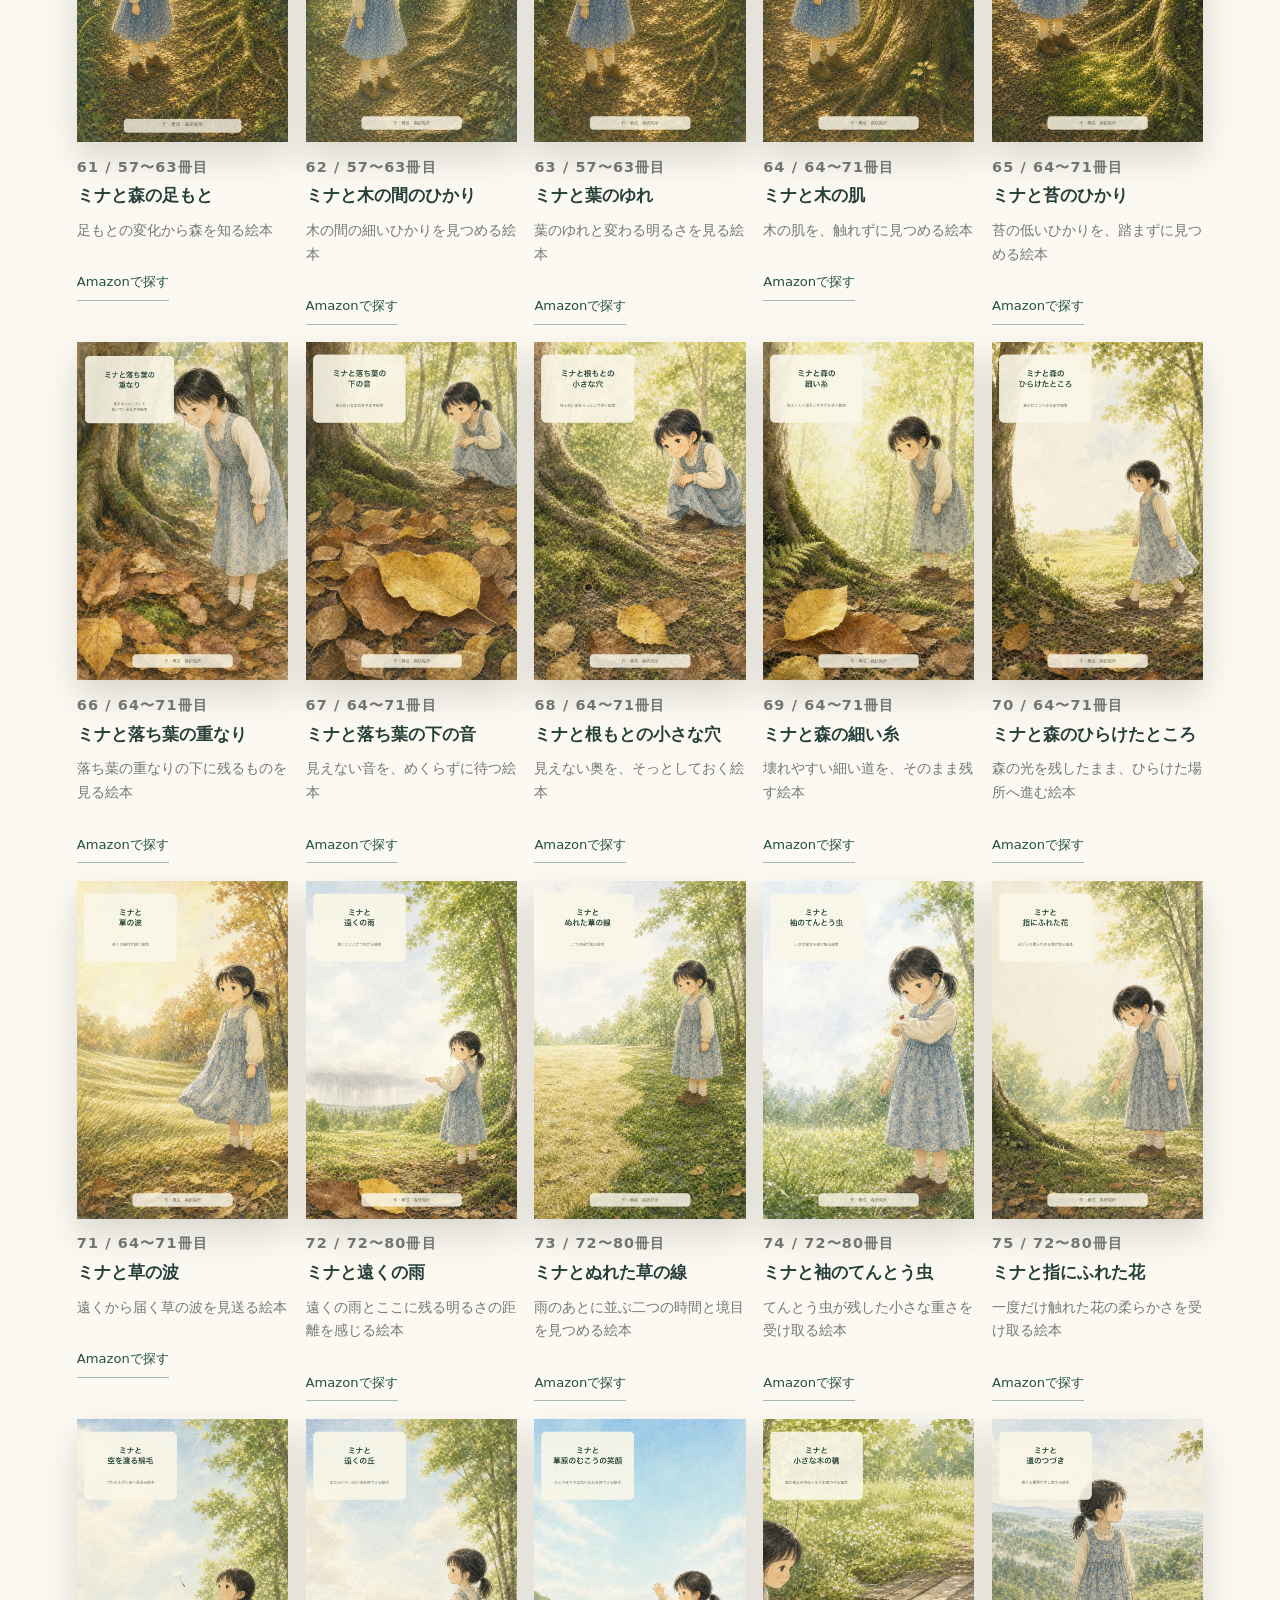
==== commit 5df0133f: "Add Mina Everyday volumes 006 and 007" ====
--- a/index.html
+++ b/index.html
@@ -66,7 +66,7 @@
             <p class="eyebrow">01 / Picture Books</p>
             <h2>ミナの日常の本棚</h2>
           </div>
-          <p>学生のミナが、身近な景色の小さな気配に出会う絵本シリーズ。第001〜005巻を公開しています。</p>
+          <p>学生のミナが、身近な景色の小さな気配に出会う絵本シリーズ。第001〜007巻を公開しています。</p>
         </div>
         <div id="daily-grid" class="bunko-grid" aria-live="polite"></div>
       </section>
@@ -111,7 +111,7 @@
       <section class="status-band" aria-label="現在の刊行状況">
         <a class="status-link" href="#daily-books">
           <span>ミナの日常</span>
-          <strong>5冊</strong>
+          <strong>7冊</strong>
           <p>学生のミナの、小さな発見を描く絵本。</p>
           <small>ミナの日常を見る ↓</small>
         </a>
@@ -278,6 +278,6 @@
       <p>作・構成　森研究所 / 昼の星を探しています。</p>
     </footer>
 
-    <script src="script.js?v=20261028-bookshelf"></script>
+    <script src="script.js?v=20261103-daily-007"></script>
   </body>
 </html>
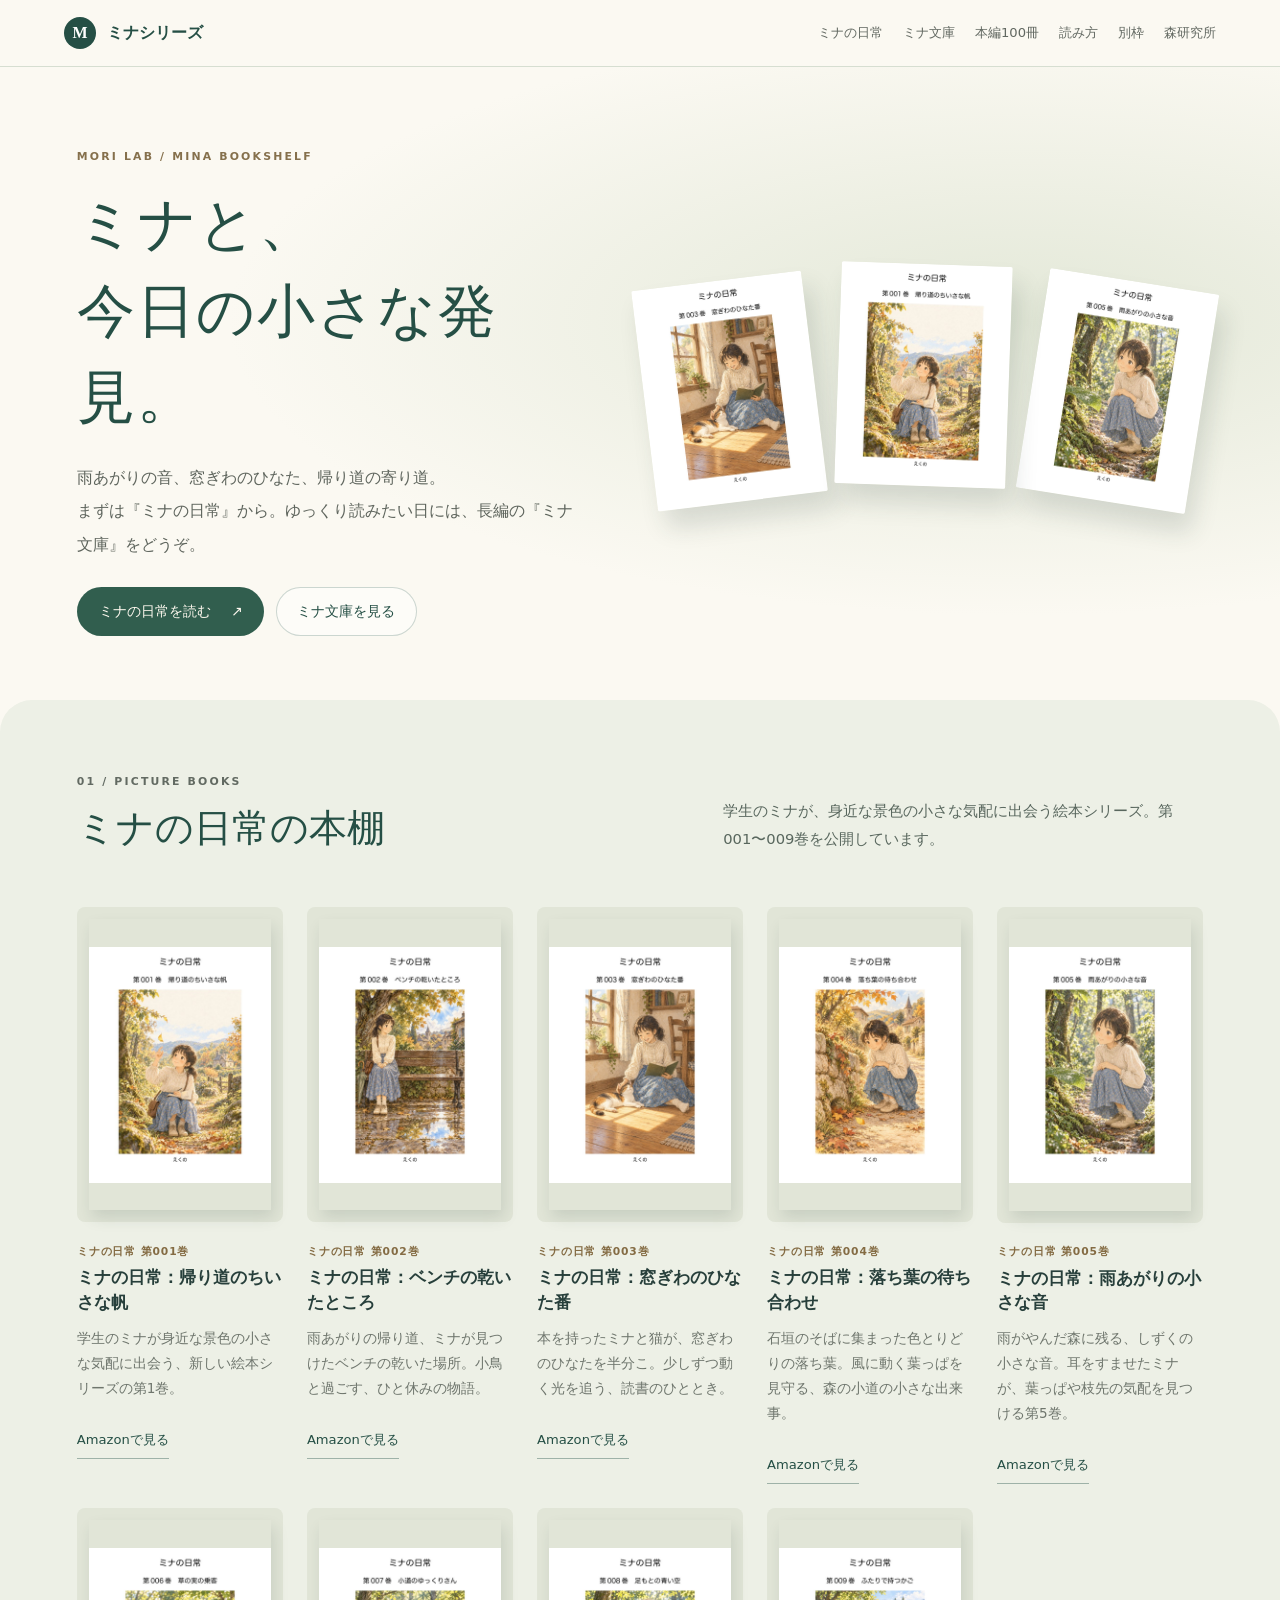
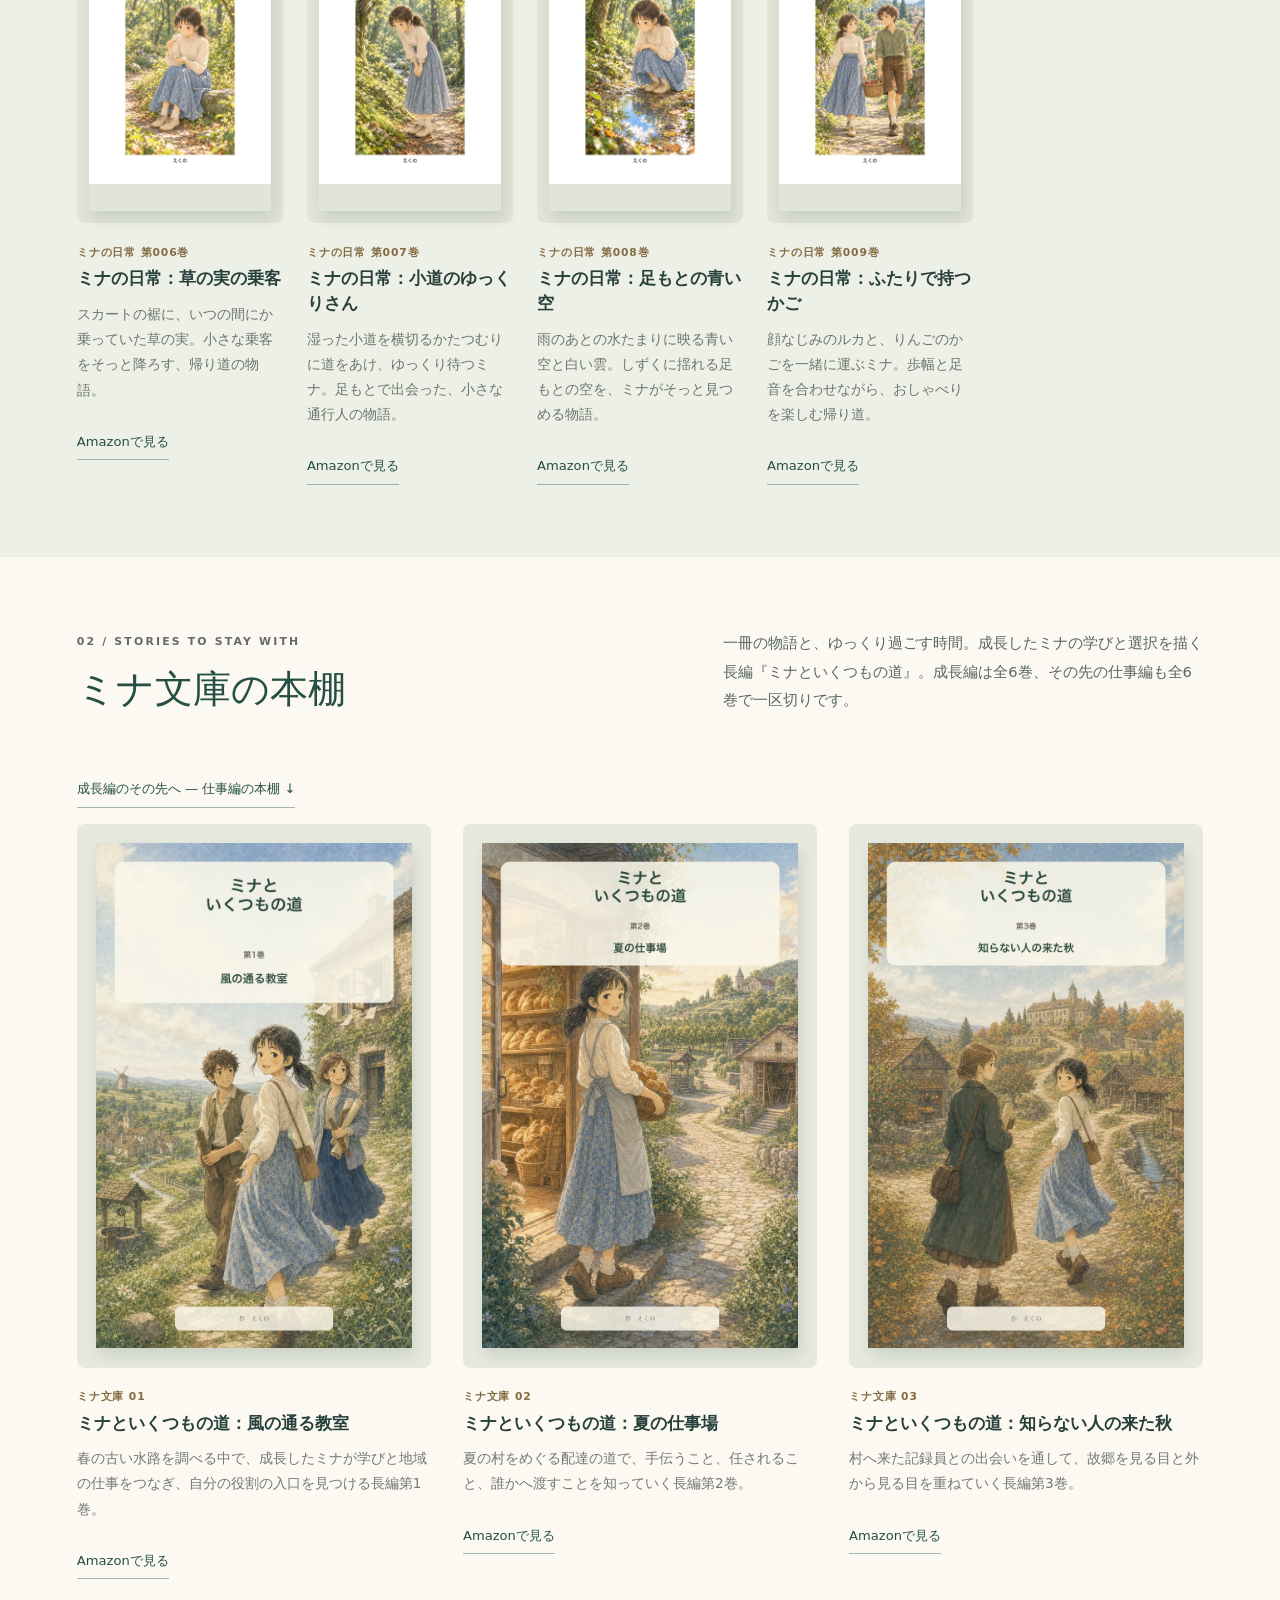
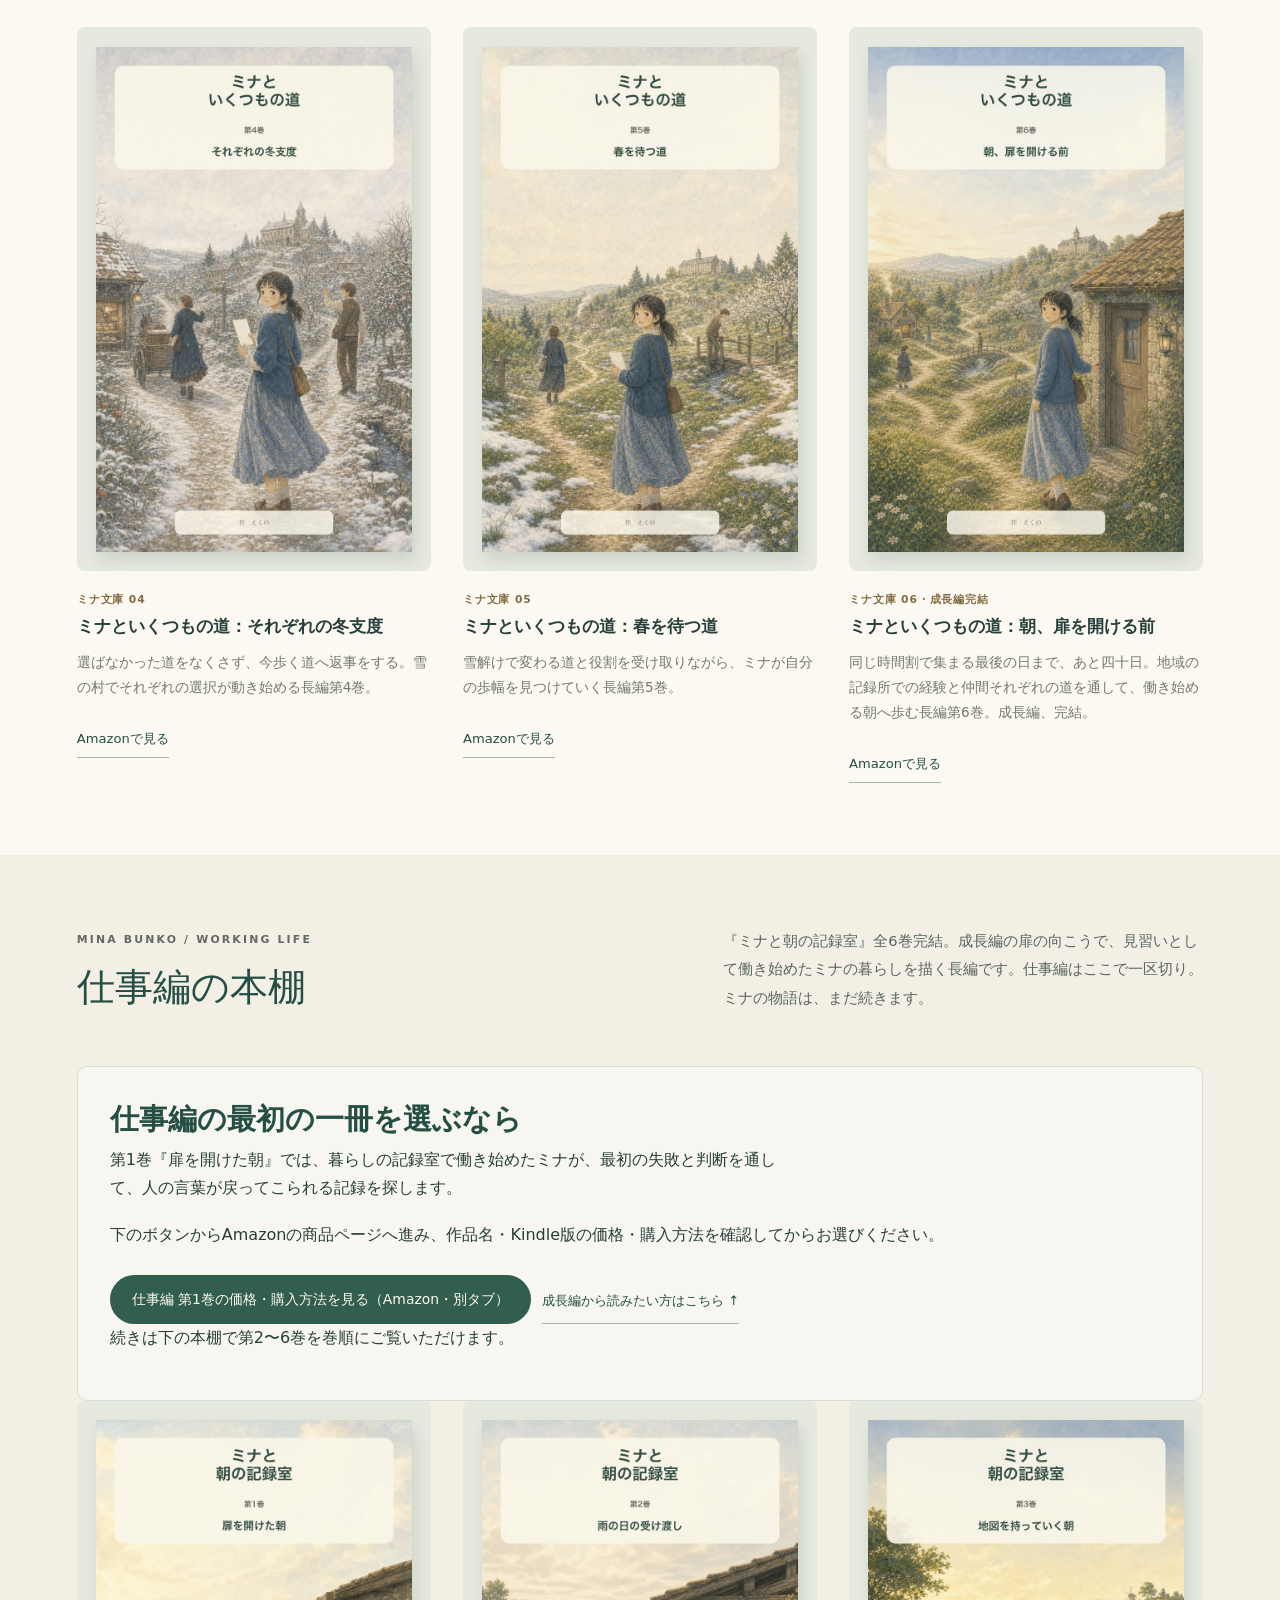
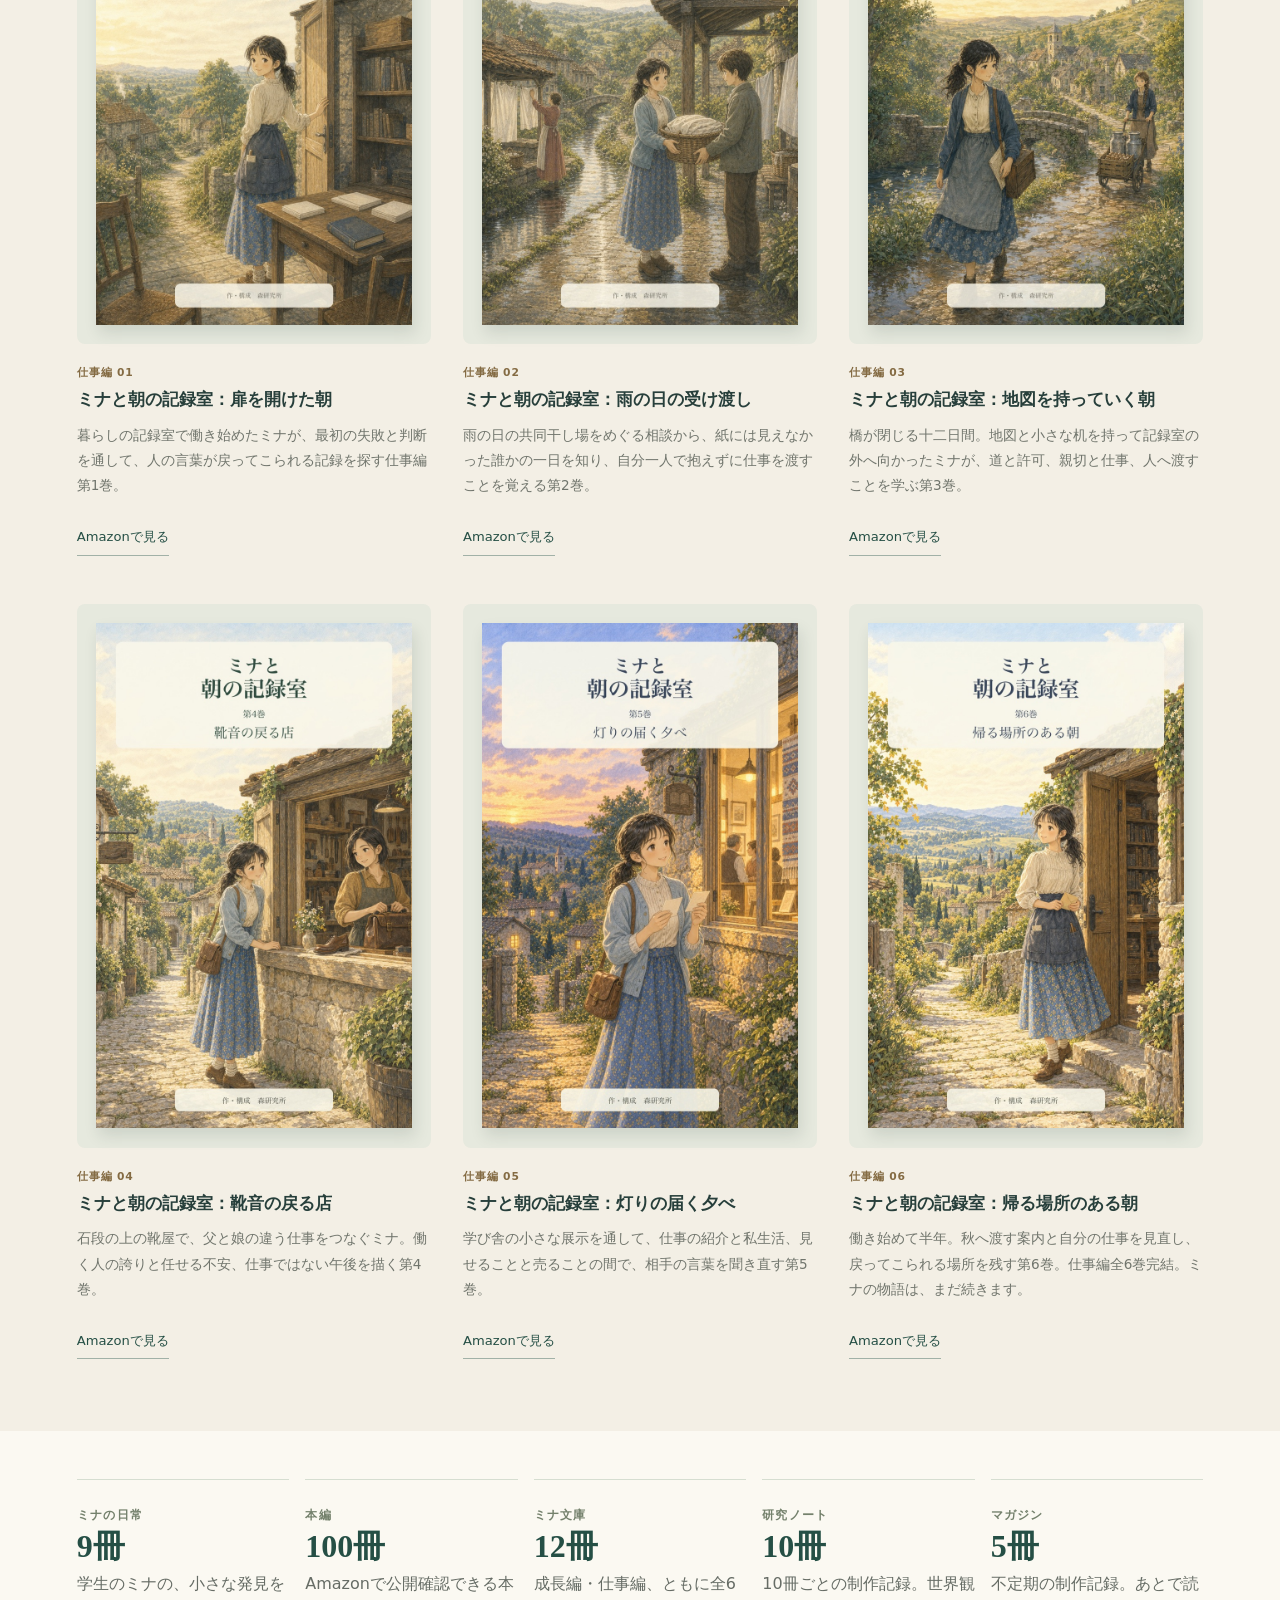
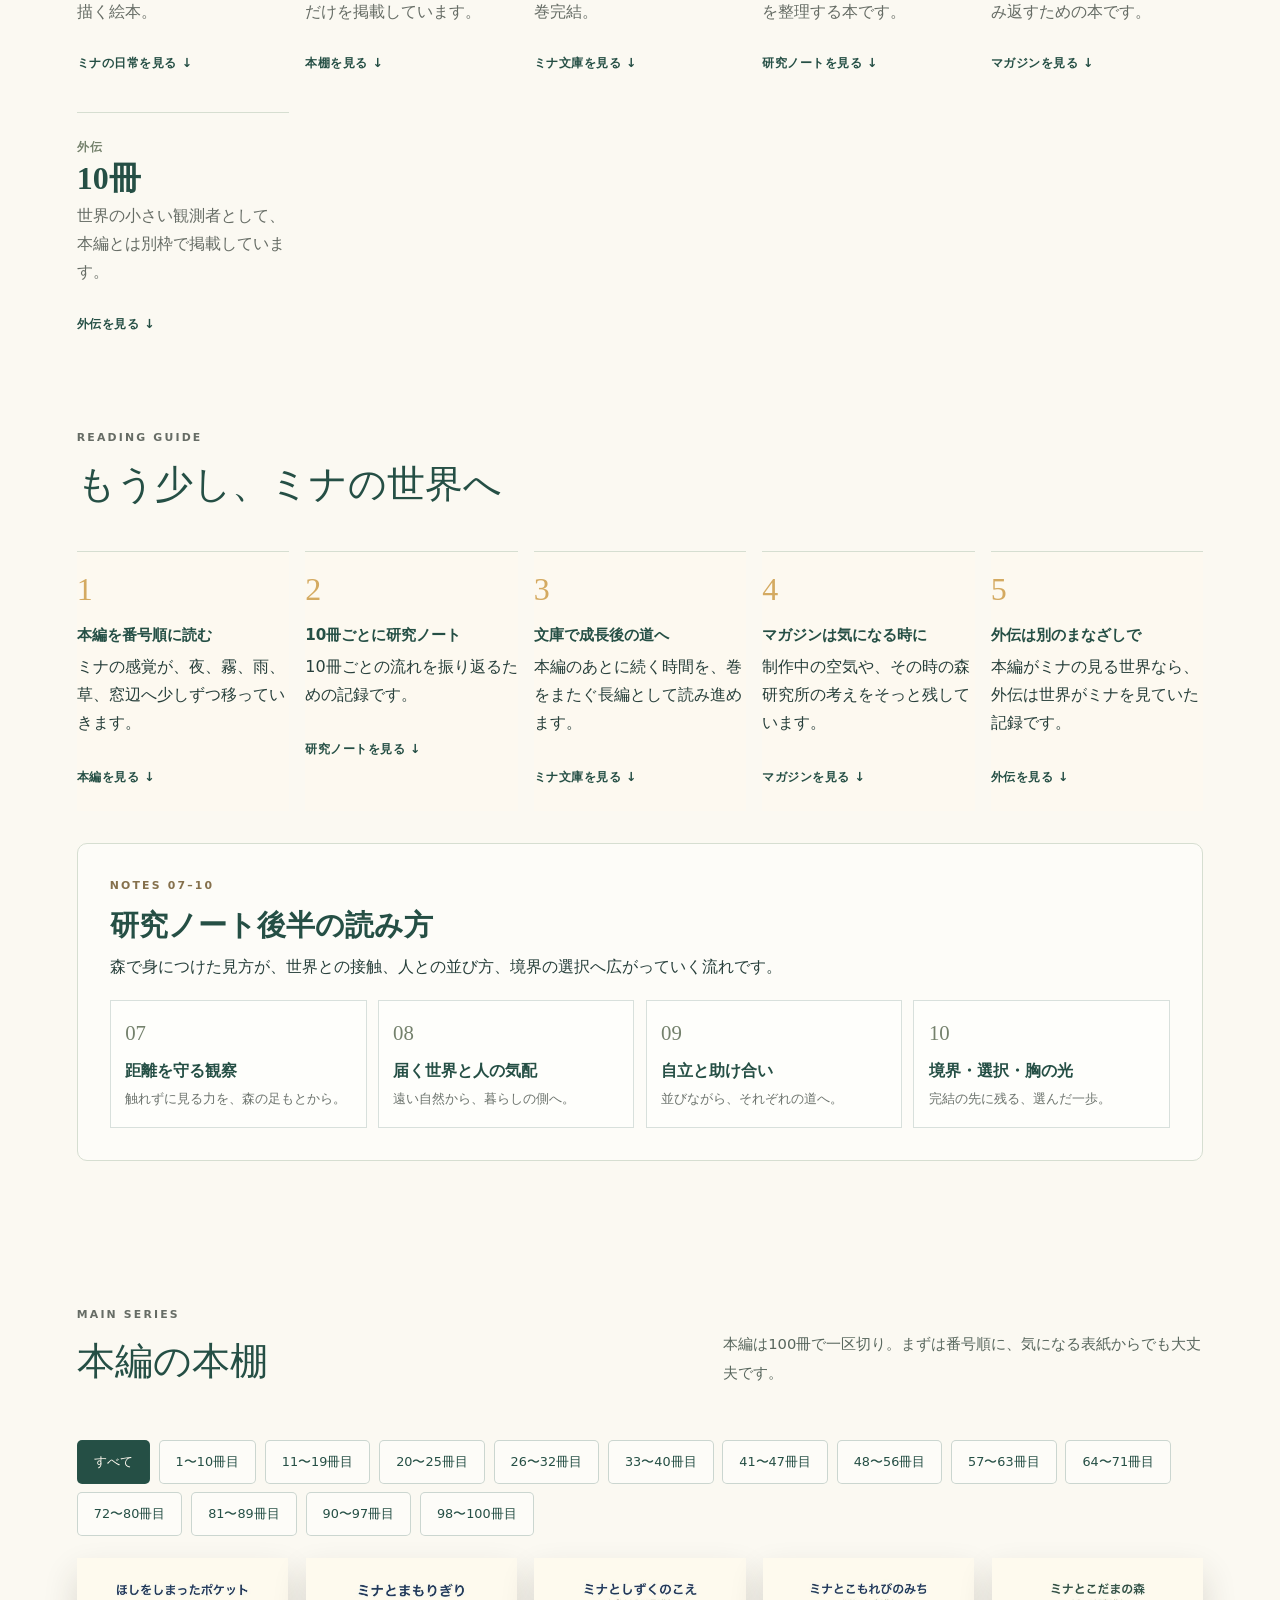
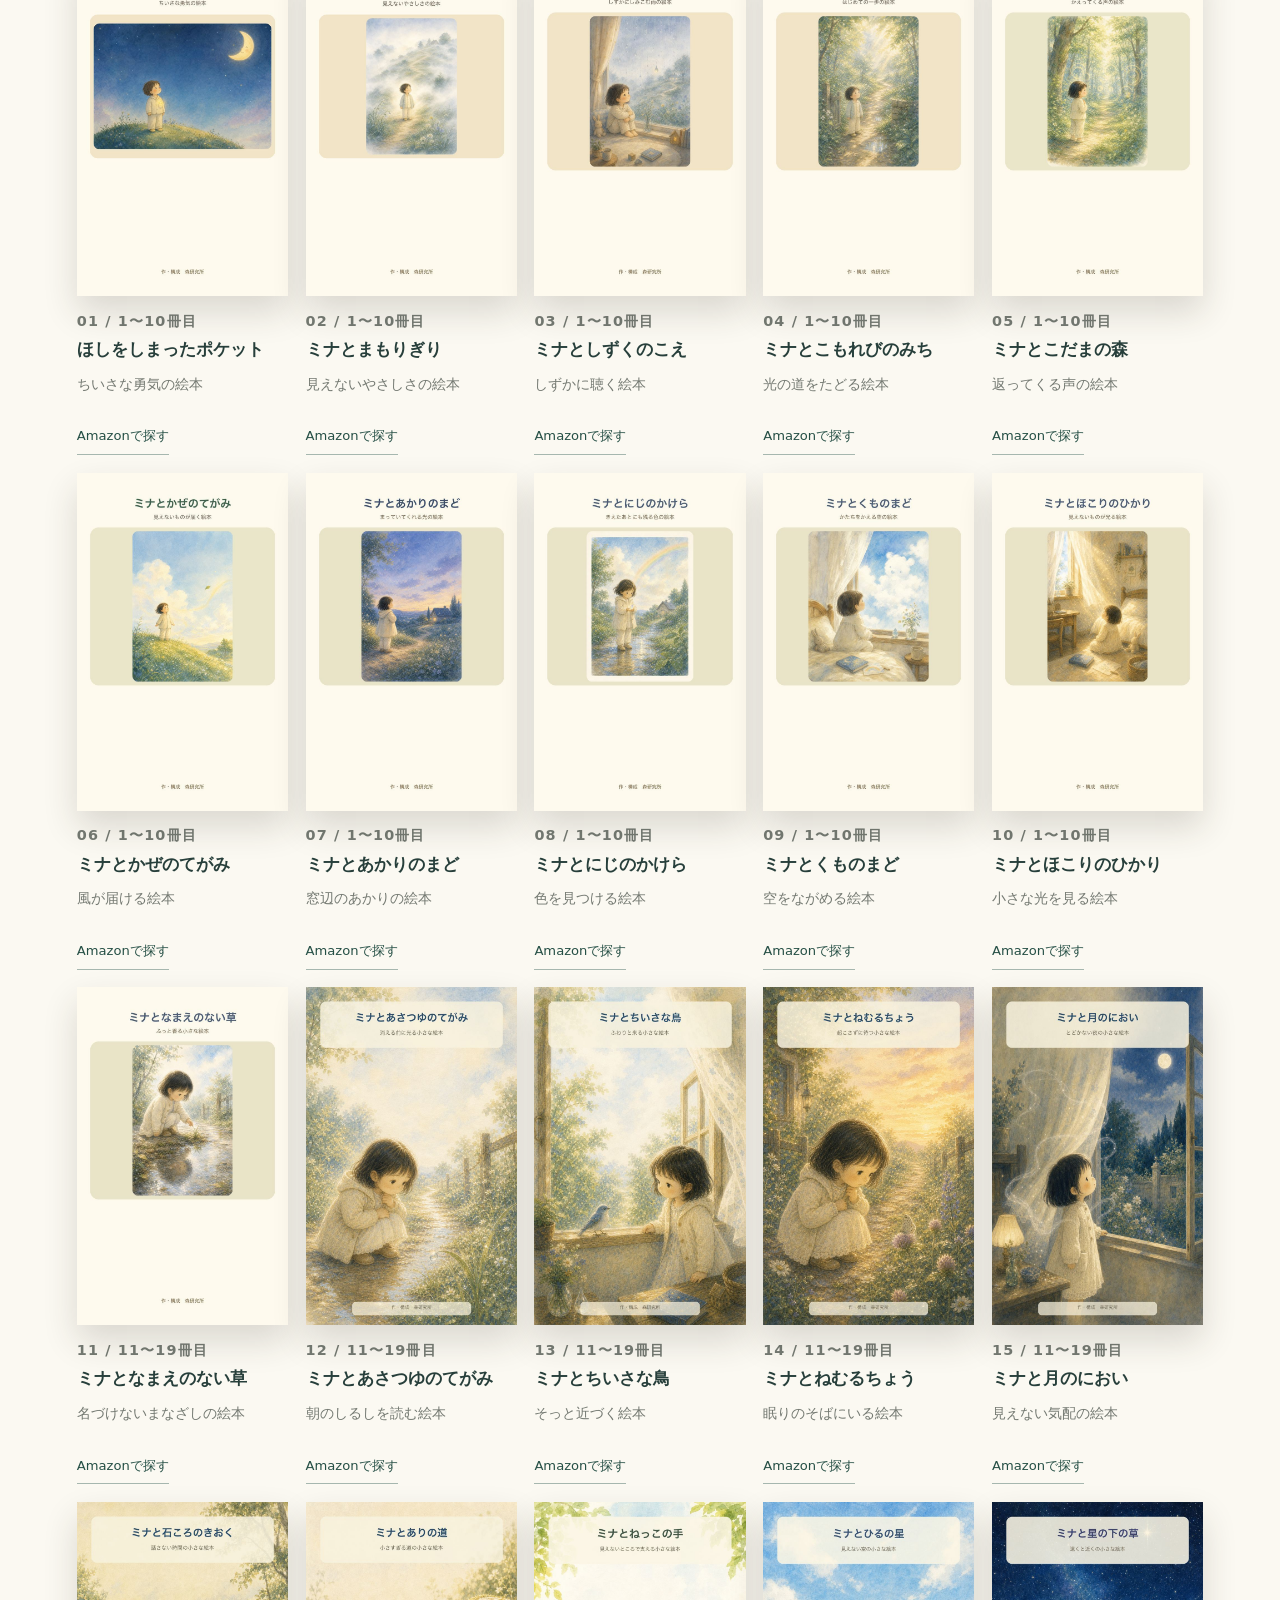
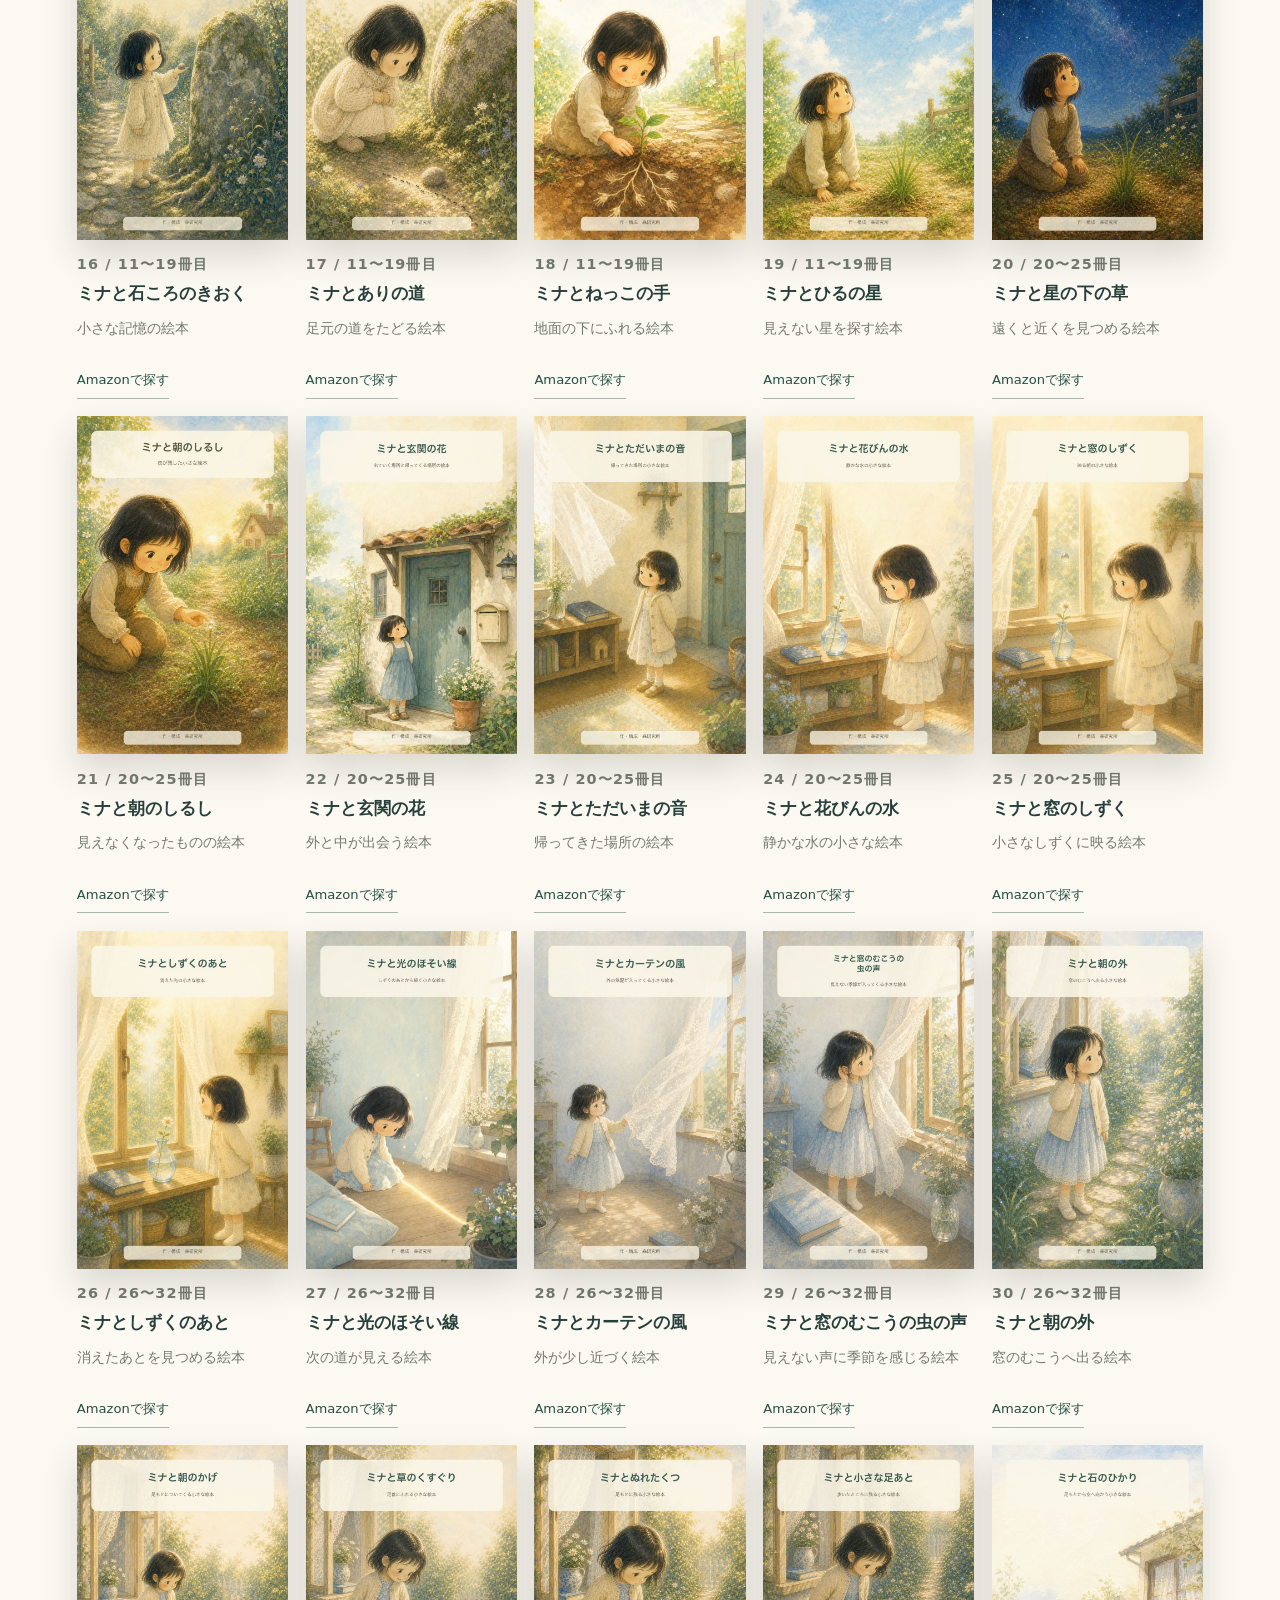
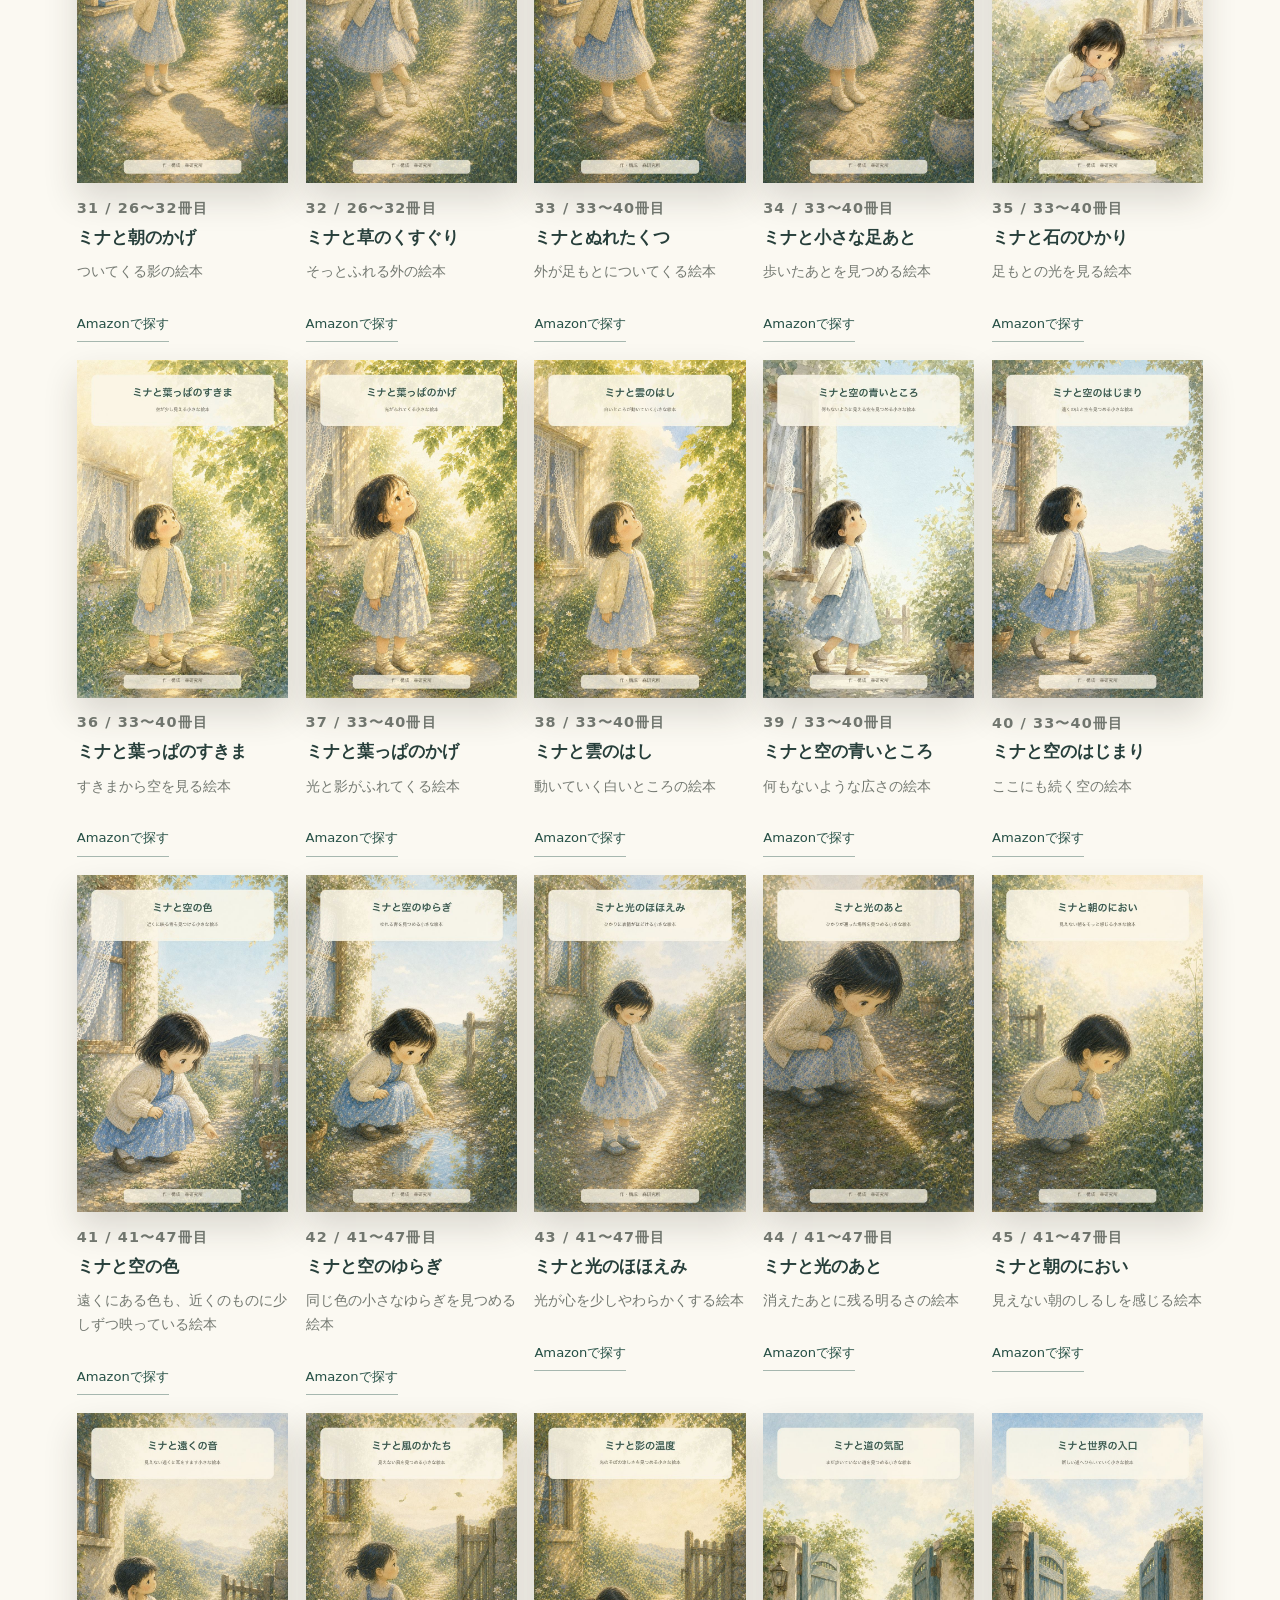
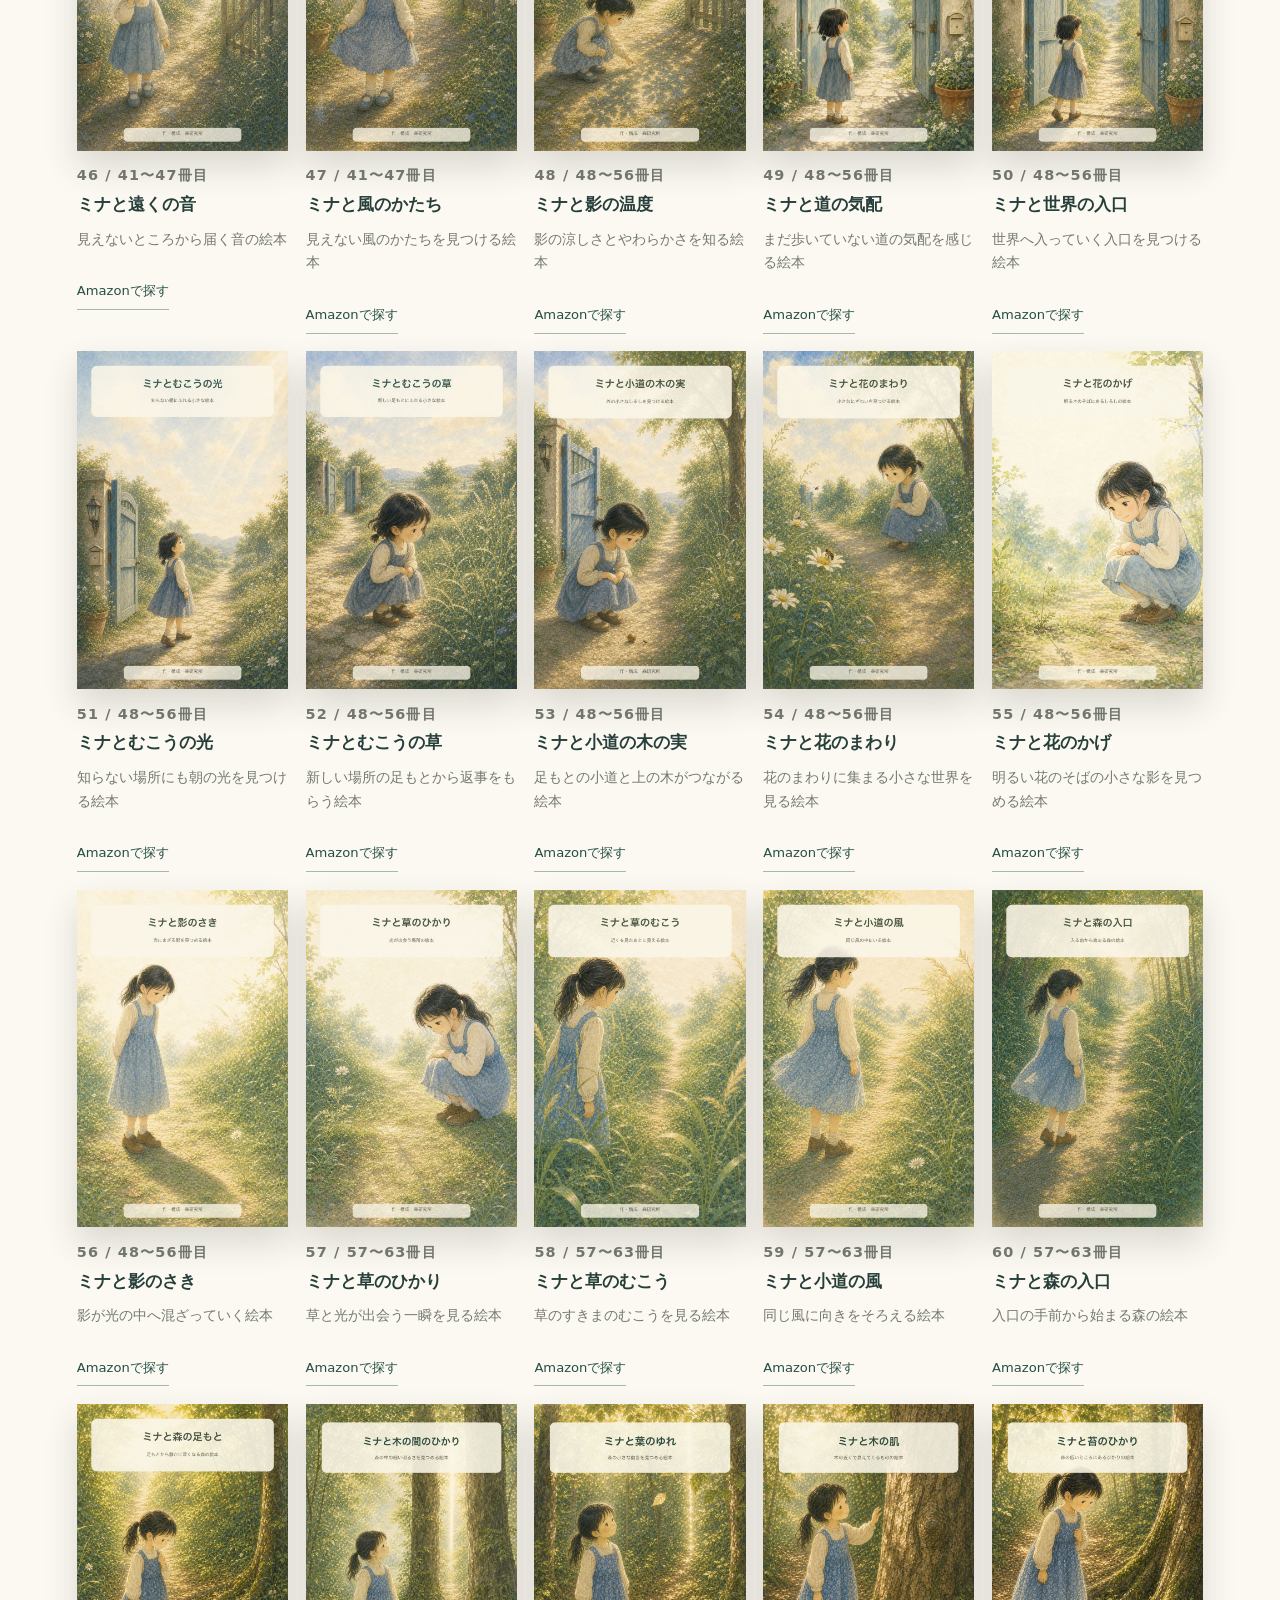
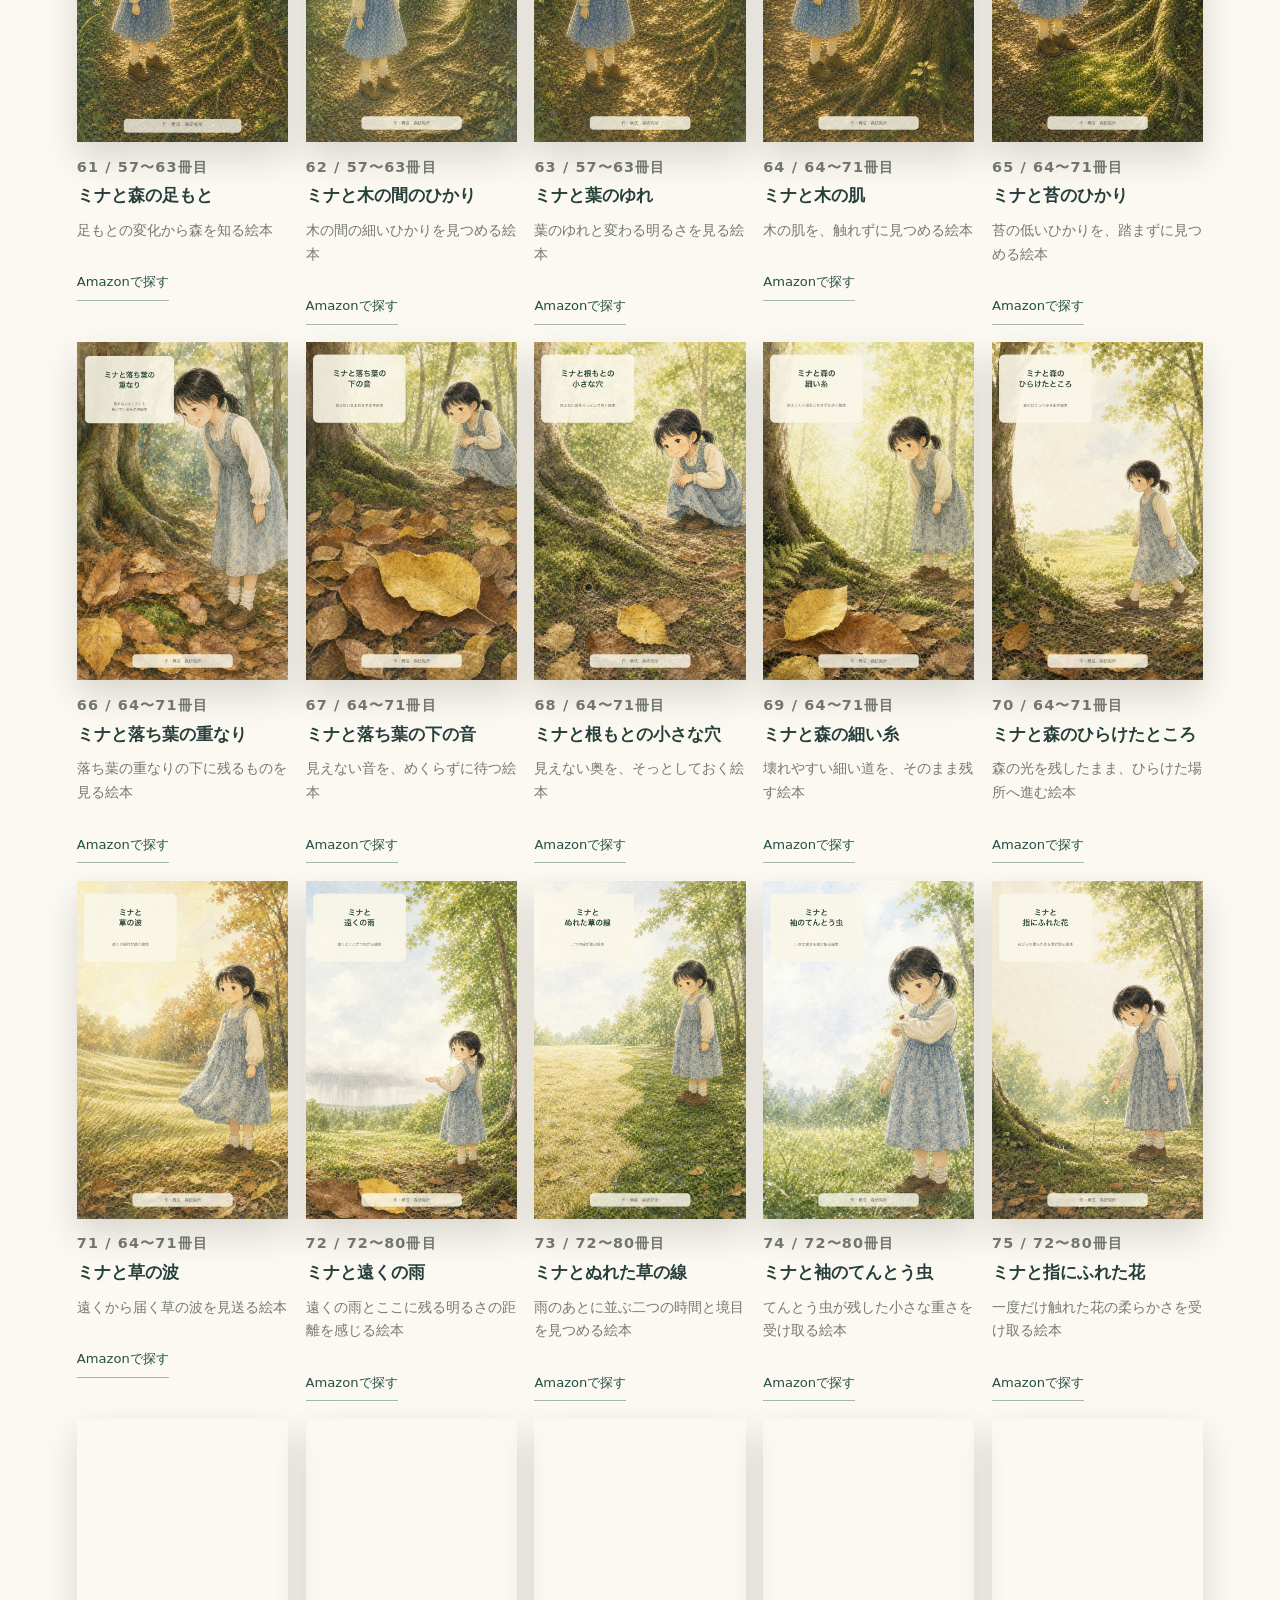
==== commit 627f356d: "Add Mina Everyday volumes 008 and 009" ====
--- a/index.html
+++ b/index.html
@@ -66,7 +66,7 @@
             <p class="eyebrow">01 / Picture Books</p>
             <h2>ミナの日常の本棚</h2>
           </div>
-          <p>学生のミナが、身近な景色の小さな気配に出会う絵本シリーズ。第001〜007巻を公開しています。</p>
+          <p>学生のミナが、身近な景色の小さな気配に出会う絵本シリーズ。第001〜009巻を公開しています。</p>
         </div>
         <div id="daily-grid" class="bunko-grid" aria-live="polite"></div>
       </section>
@@ -111,7 +111,7 @@
       <section class="status-band" aria-label="現在の刊行状況">
         <a class="status-link" href="#daily-books">
           <span>ミナの日常</span>
-          <strong>7冊</strong>
+          <strong>9冊</strong>
           <p>学生のミナの、小さな発見を描く絵本。</p>
           <small>ミナの日常を見る ↓</small>
         </a>
@@ -278,6 +278,6 @@
       <p>作・構成　森研究所 / 昼の星を探しています。</p>
     </footer>
 
-    <script src="script.js?v=20261103-daily-007"></script>
+    <script src="script.js?v=20261109-daily-009"></script>
   </body>
 </html>
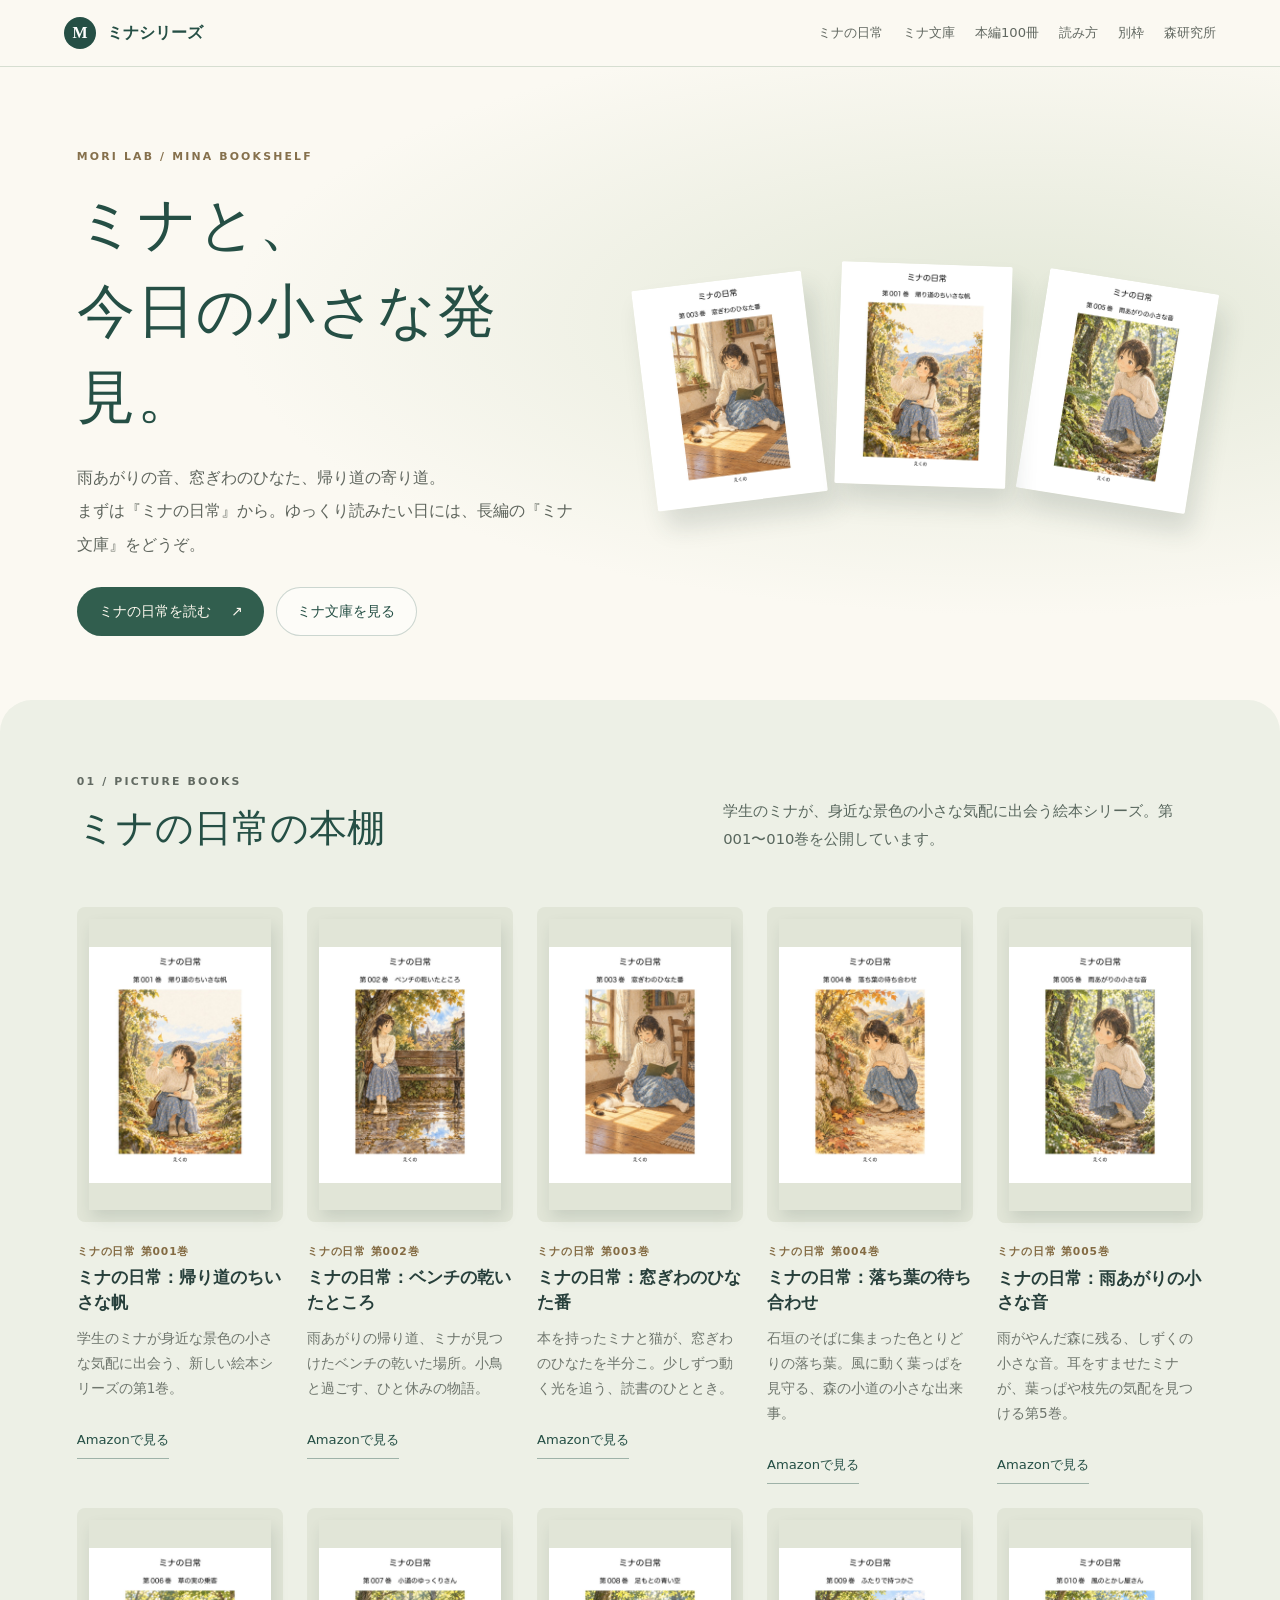
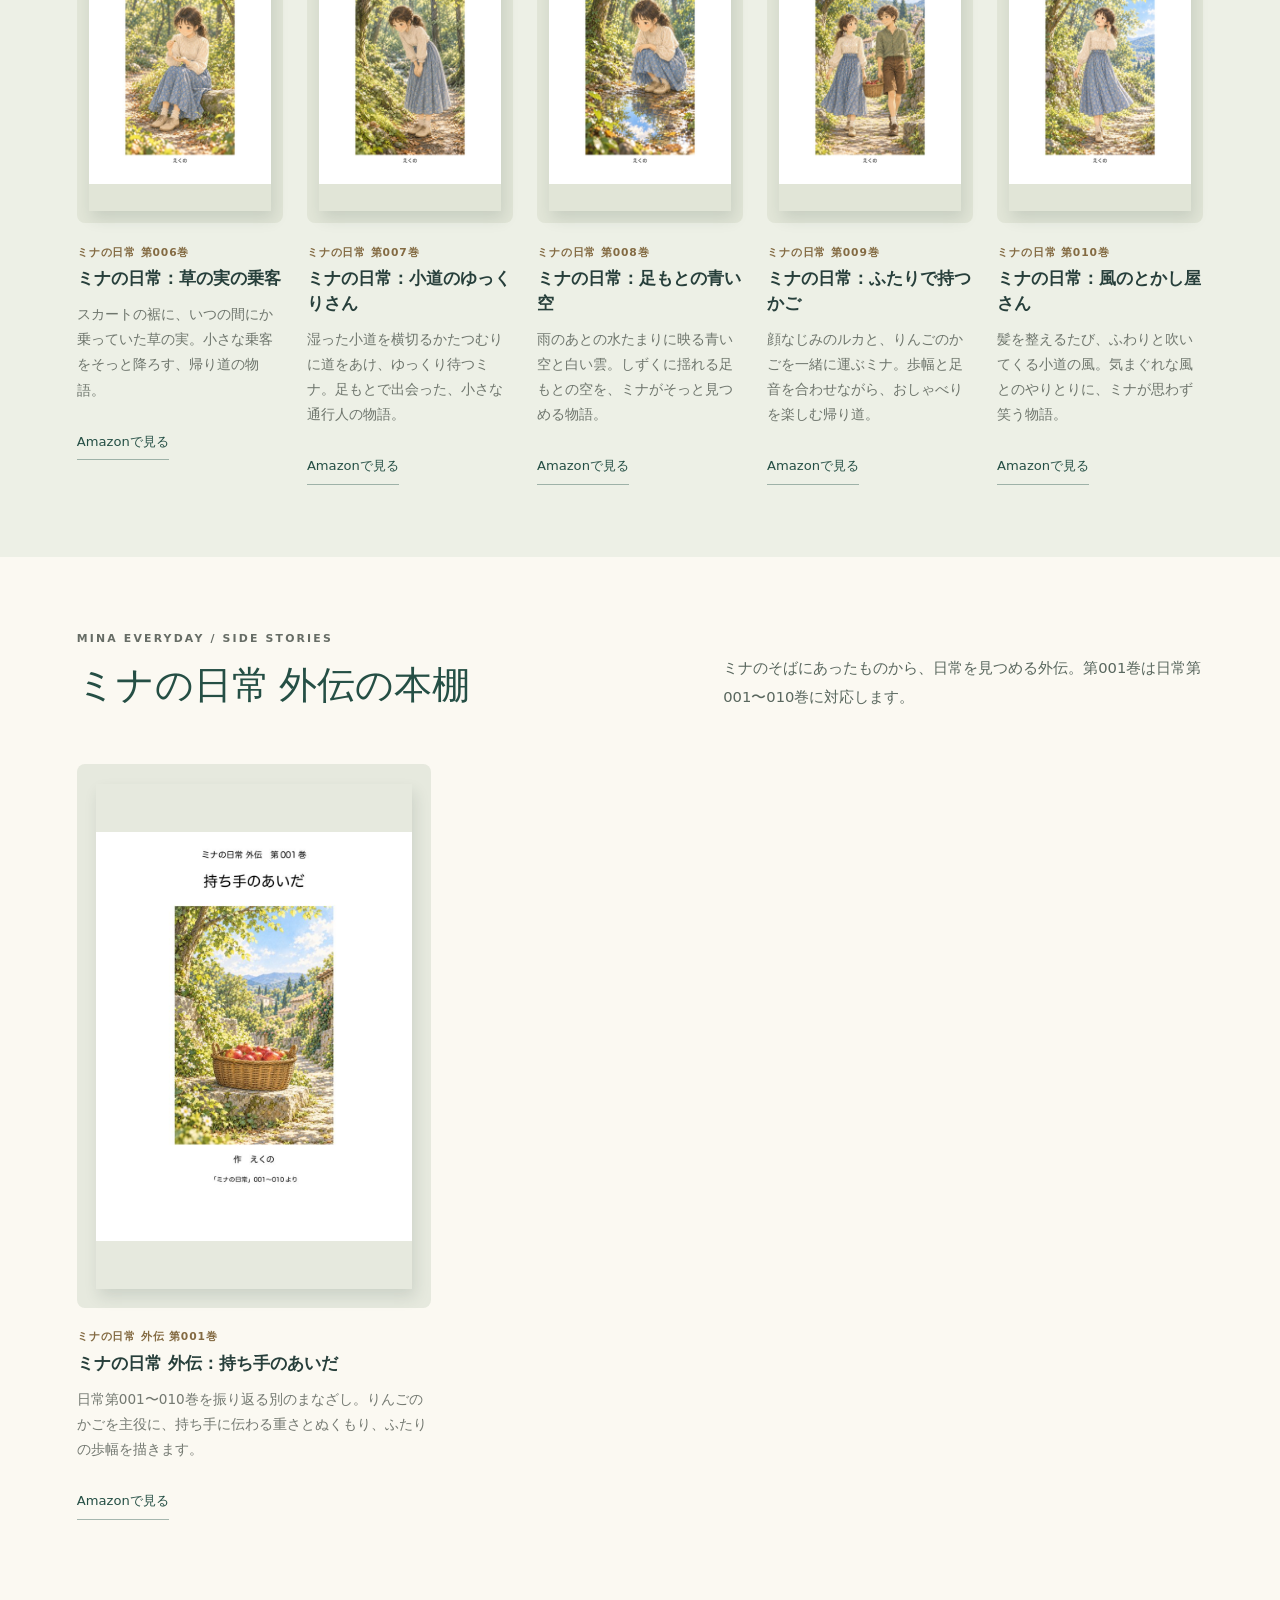
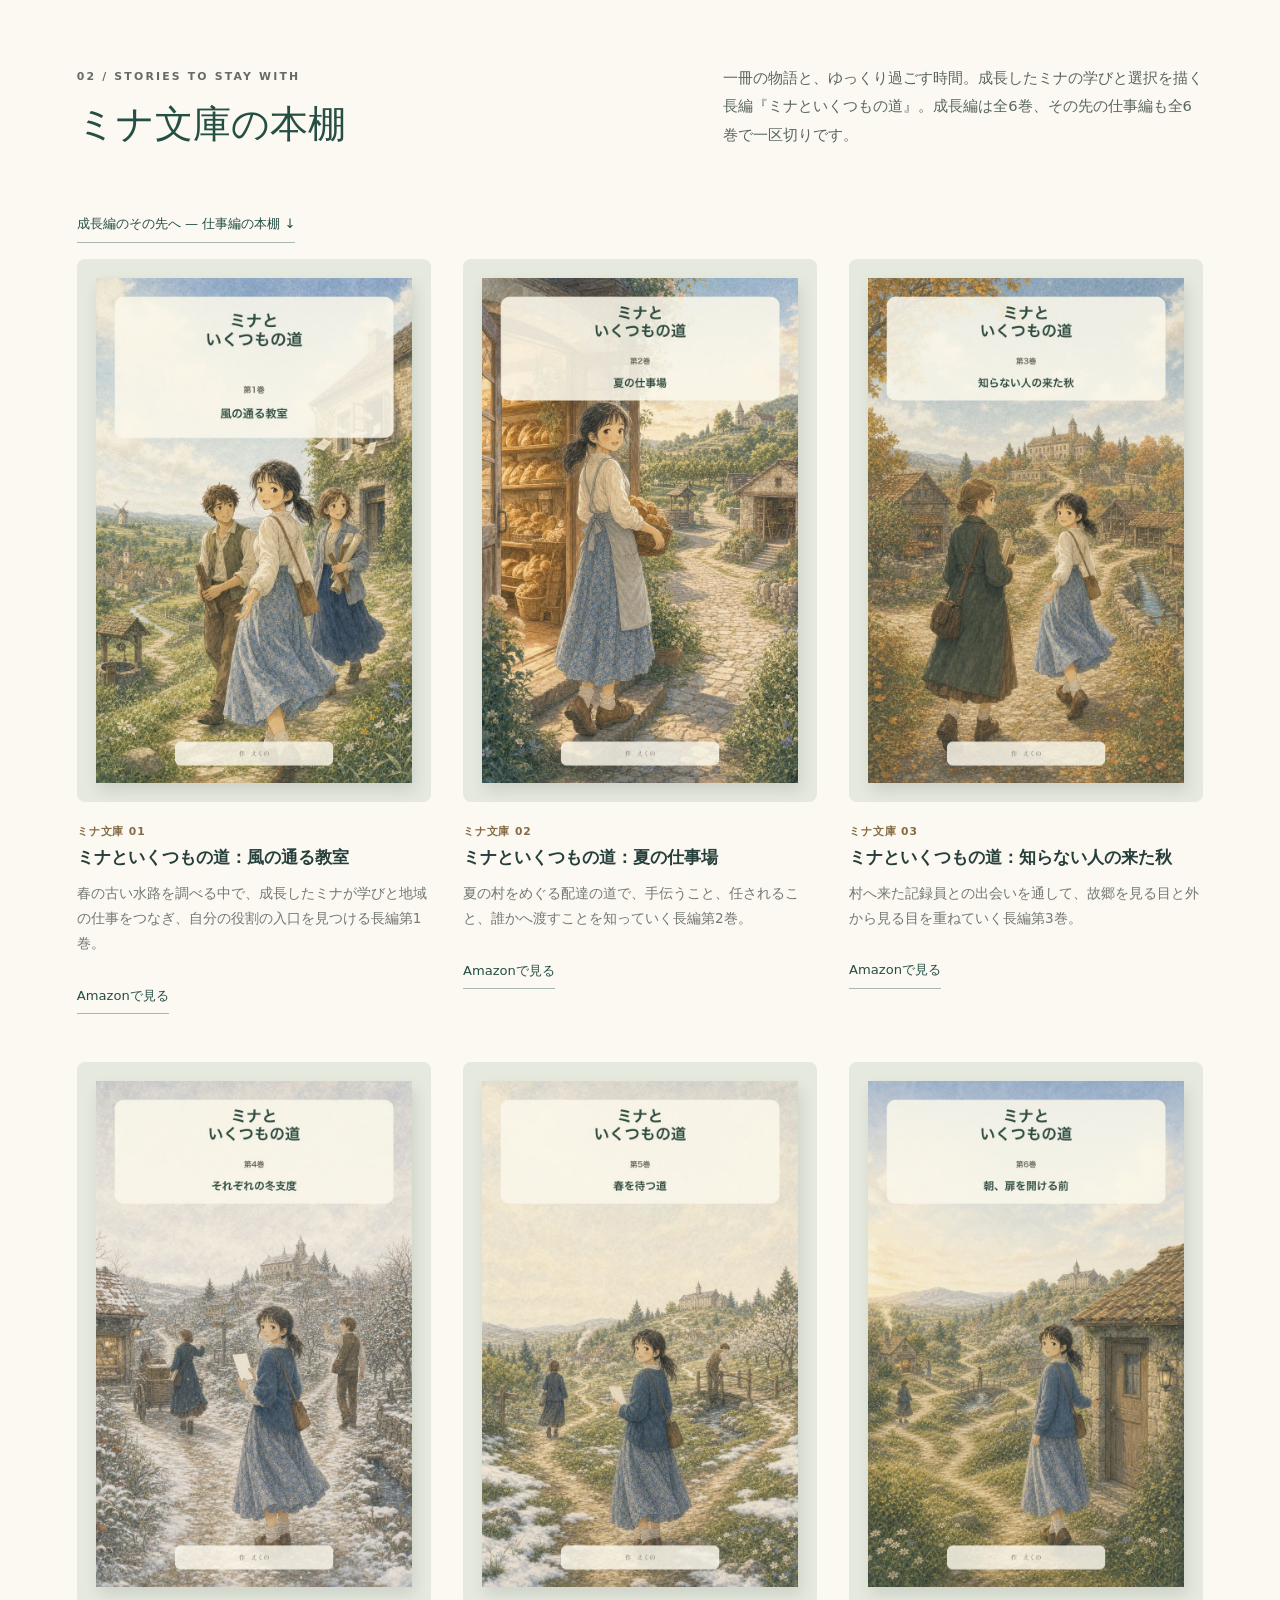
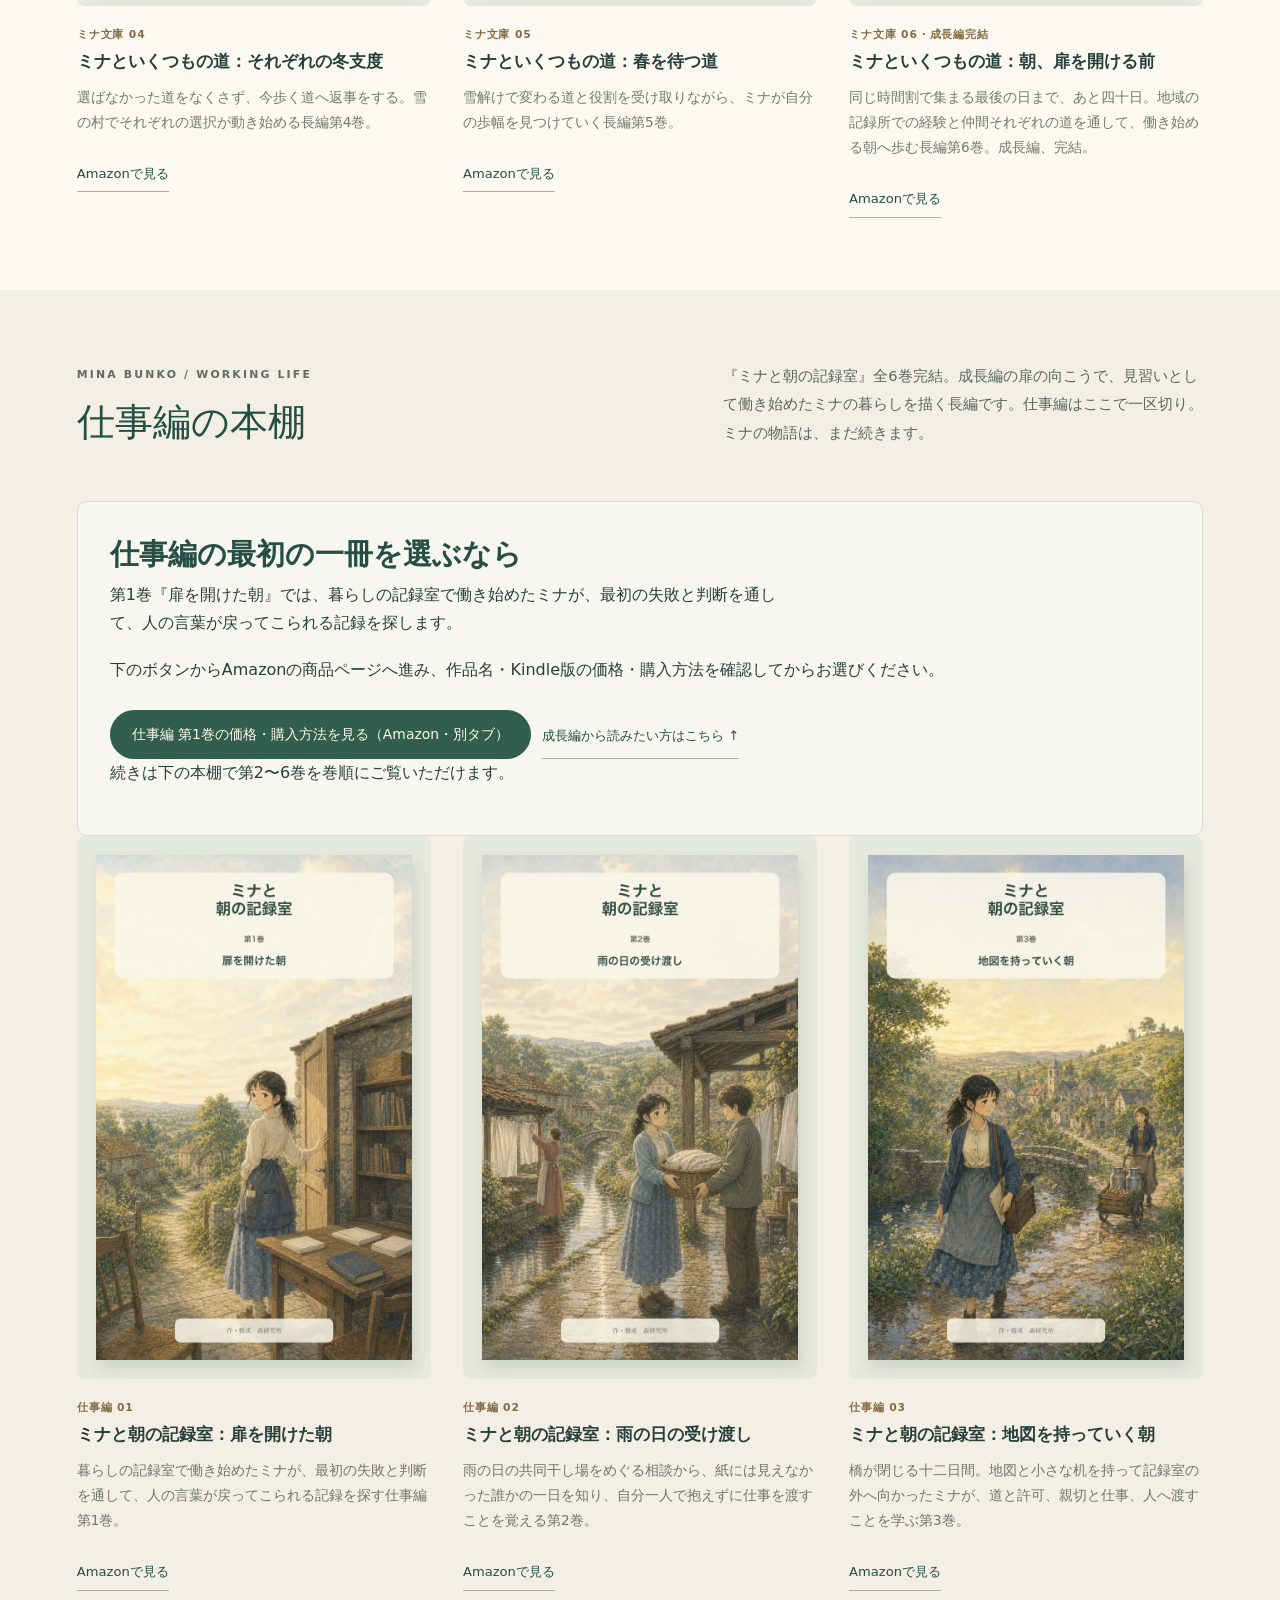
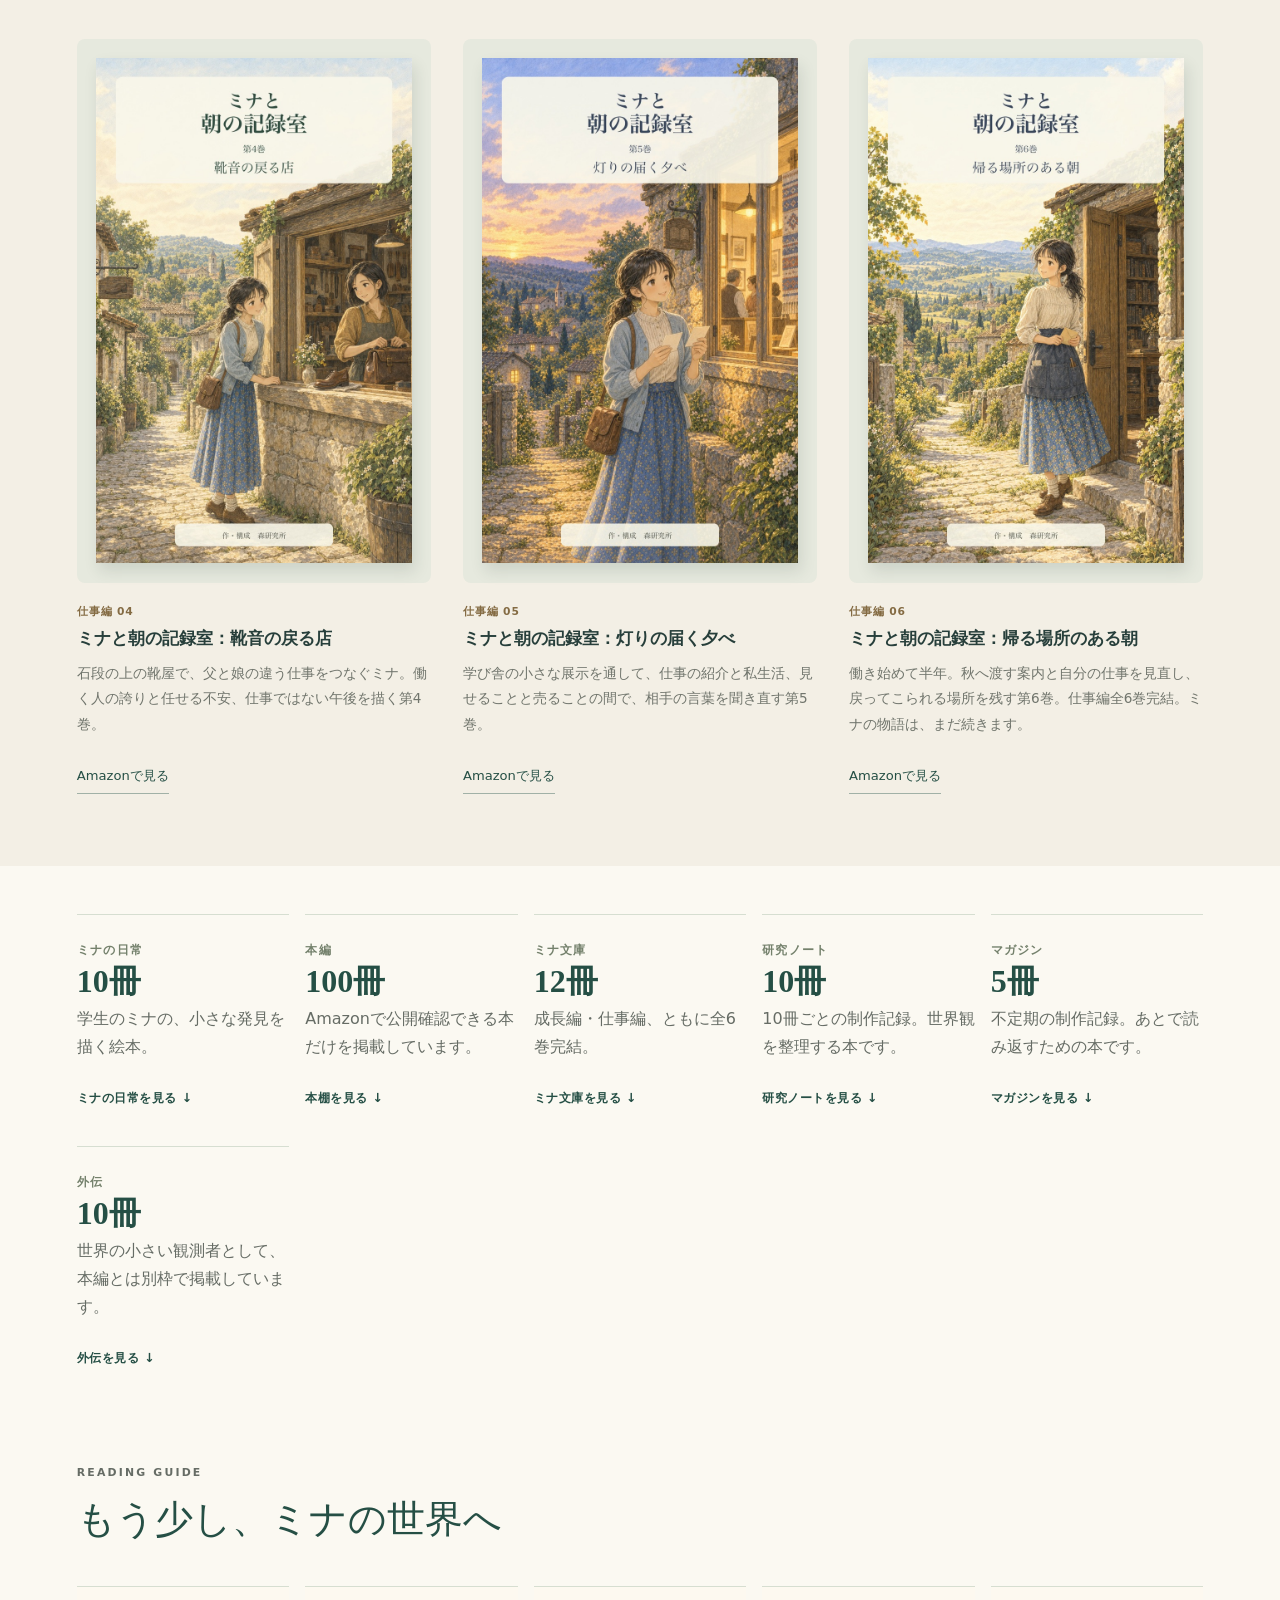
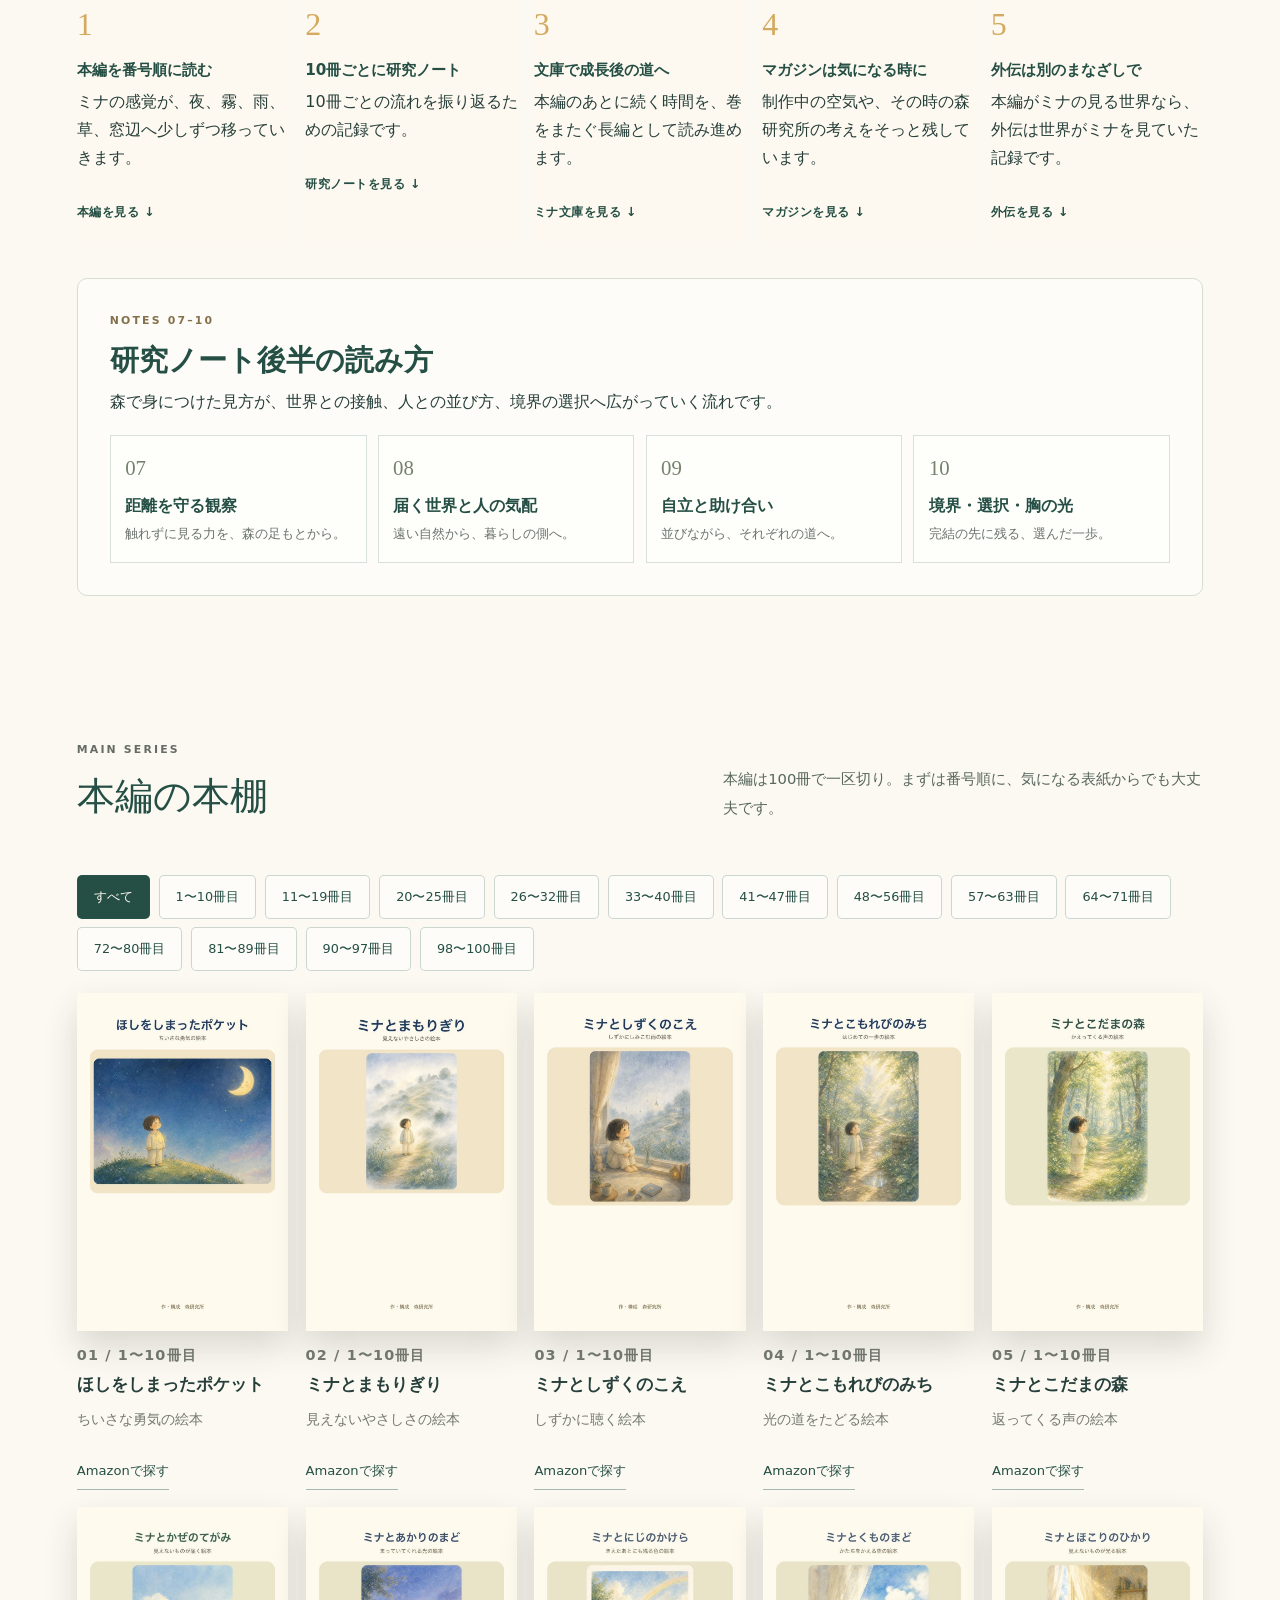
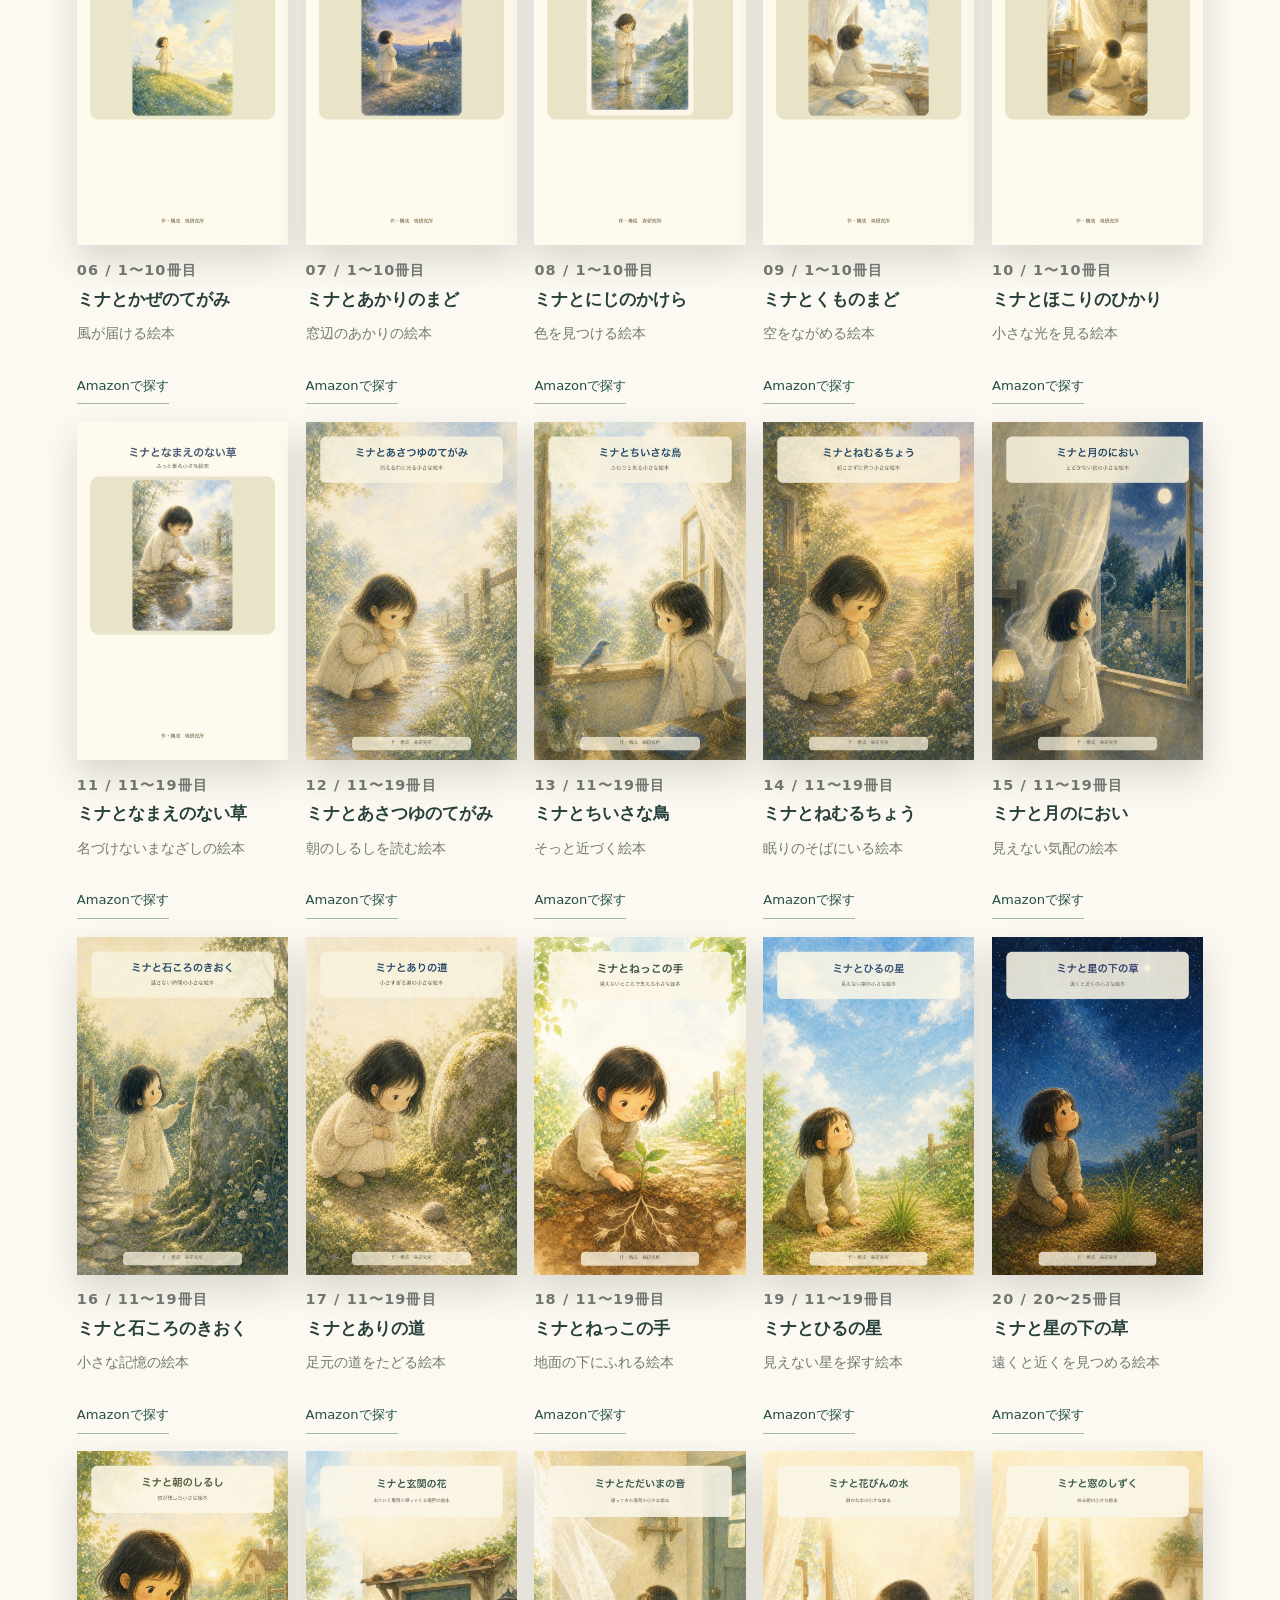
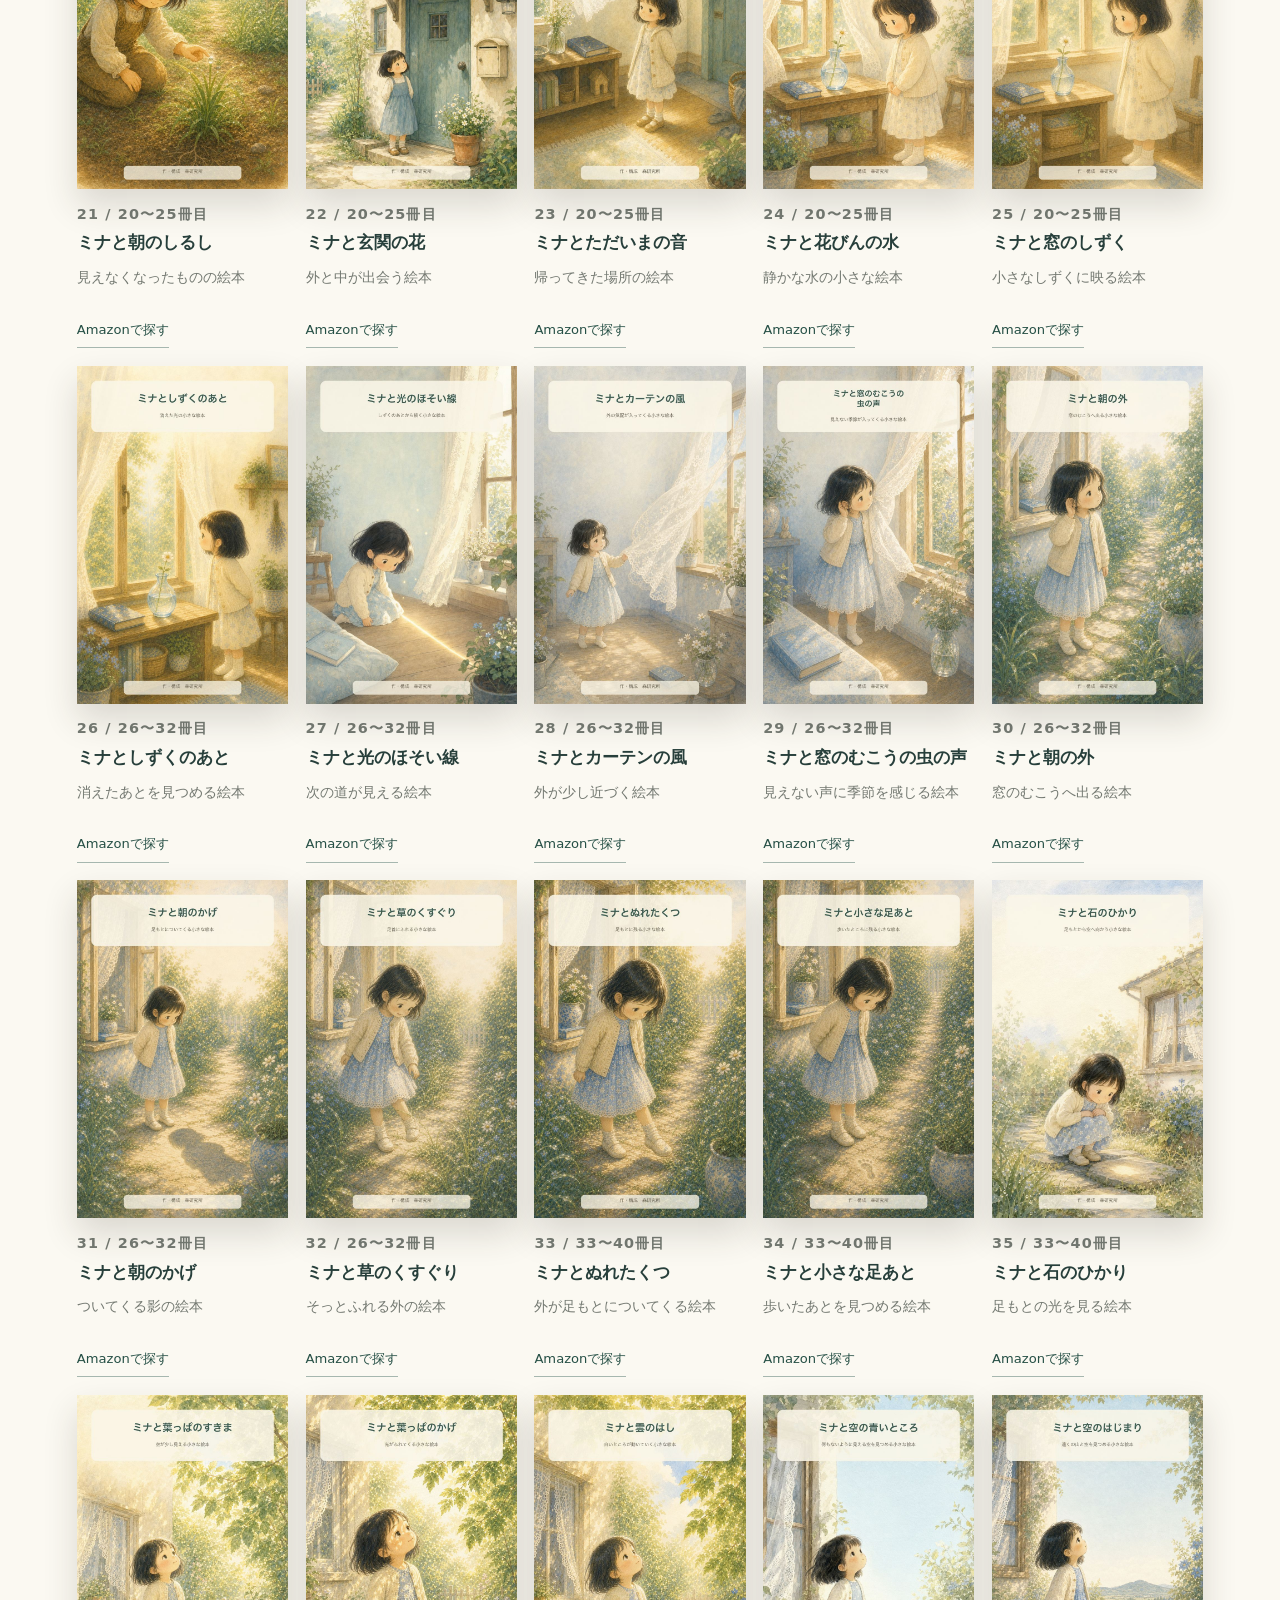
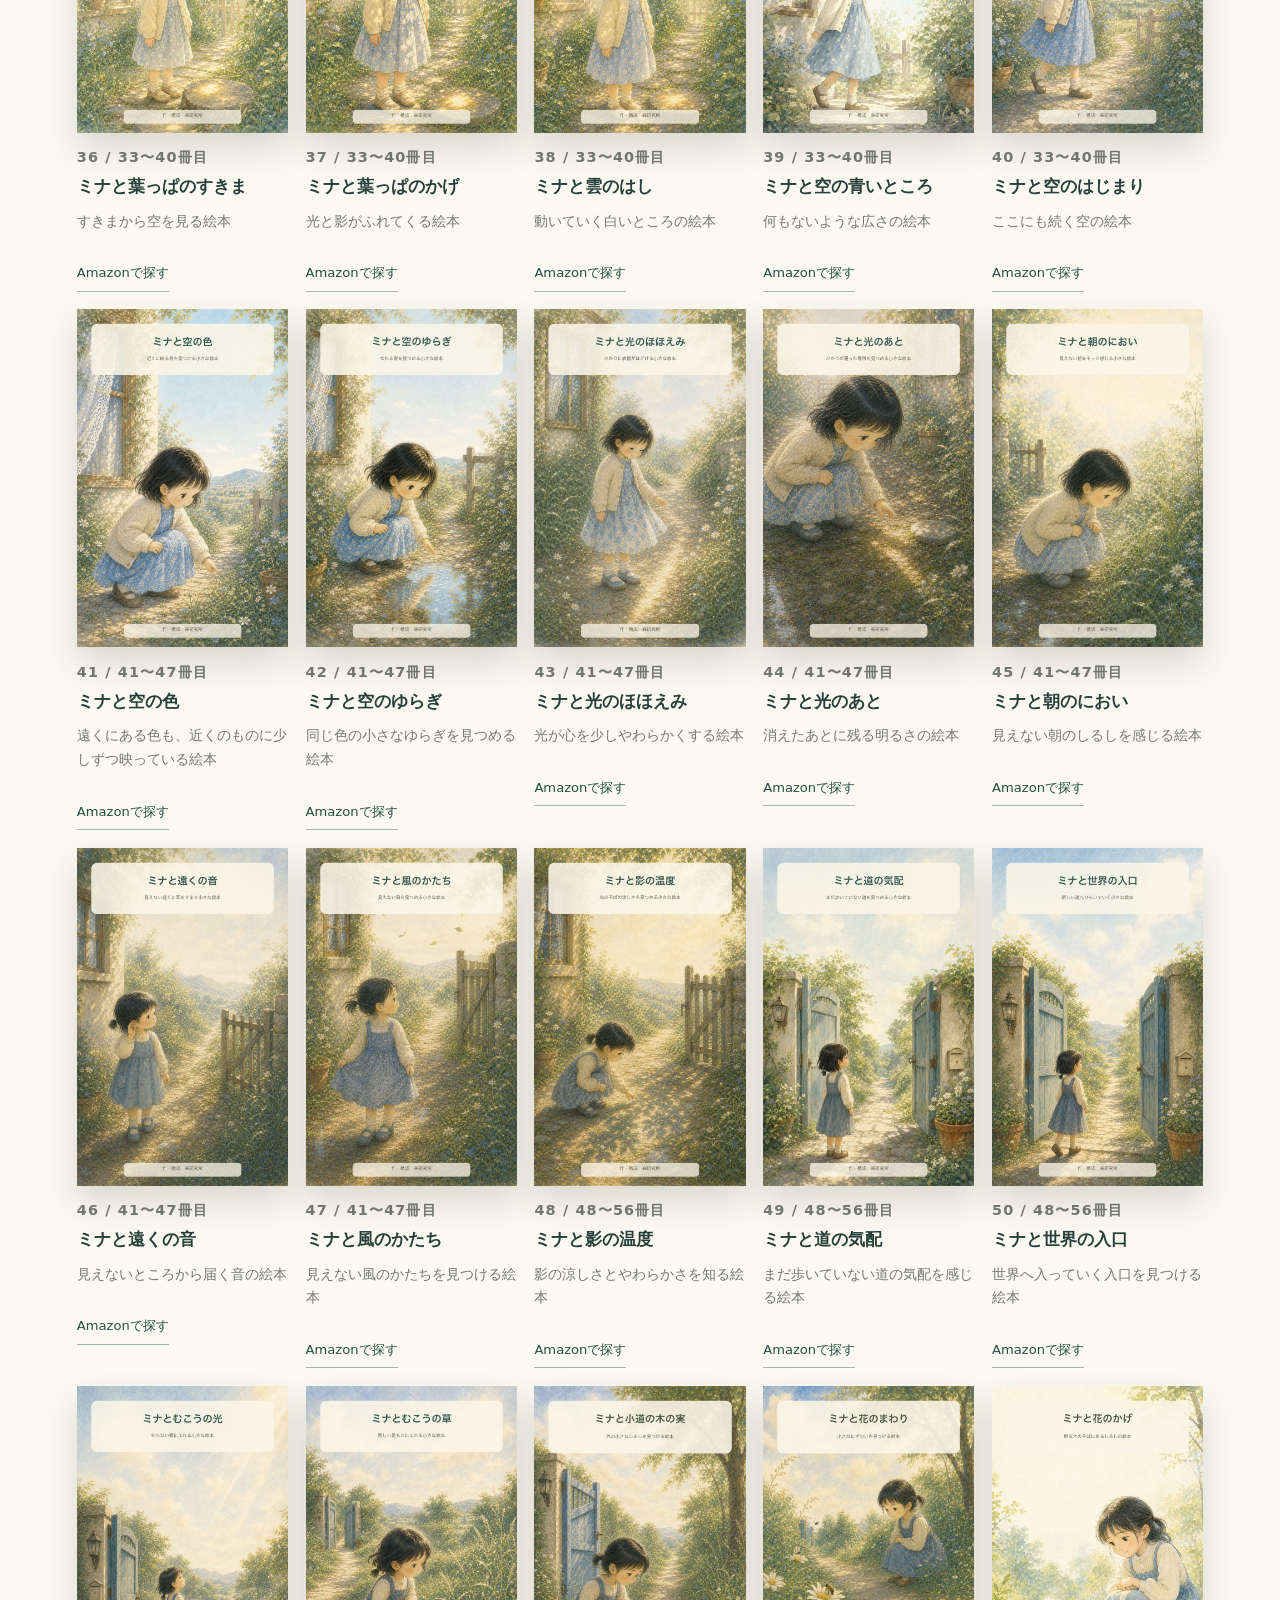
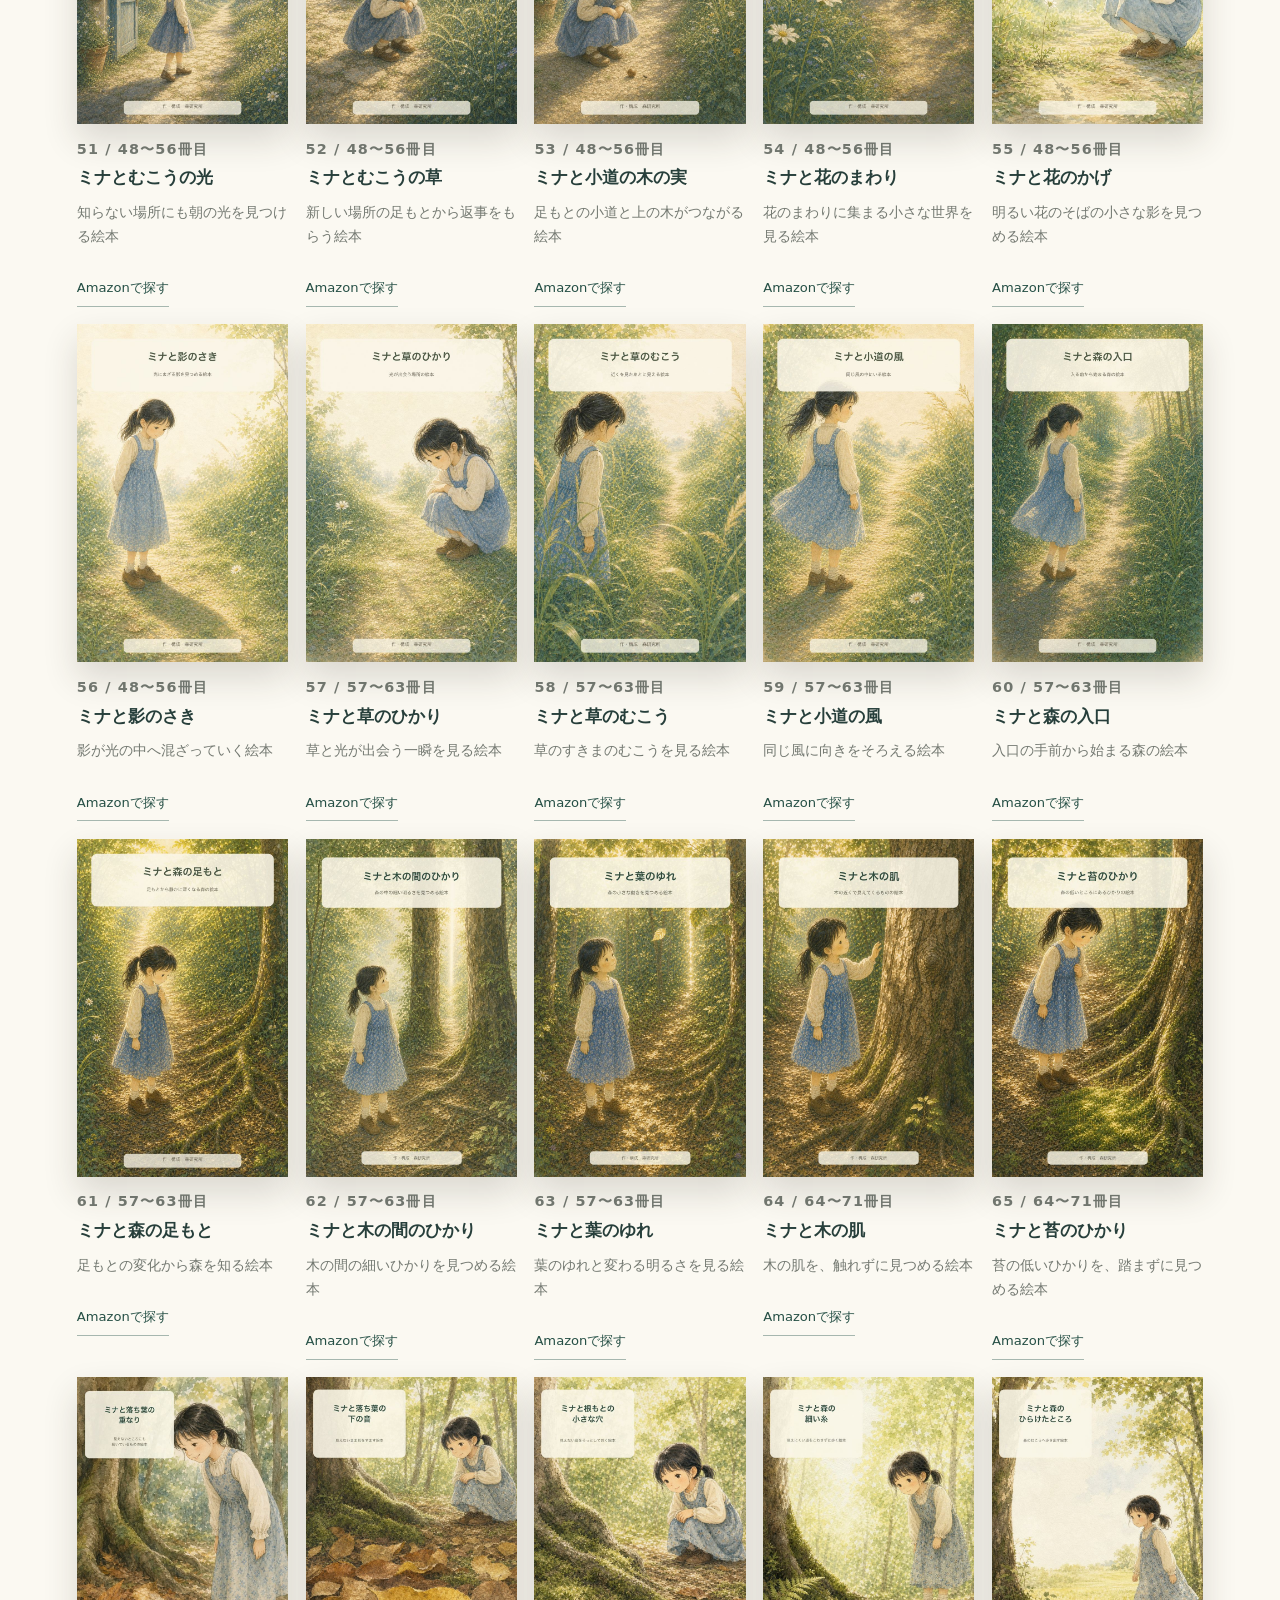
==== commit 3f3a6248: "Add Everyday volume 010 and Everyday side story 001" ====
--- a/index.html
+++ b/index.html
@@ -66,9 +66,20 @@
             <p class="eyebrow">01 / Picture Books</p>
             <h2>ミナの日常の本棚</h2>
           </div>
-          <p>学生のミナが、身近な景色の小さな気配に出会う絵本シリーズ。第001〜009巻を公開しています。</p>
+          <p>学生のミナが、身近な景色の小さな気配に出会う絵本シリーズ。第001〜010巻を公開しています。</p>
         </div>
         <div id="daily-grid" class="bunko-grid" aria-live="polite"></div>
+      </section>
+
+      <section id="daily-side-books" class="bunko-section">
+        <div class="section-heading split">
+          <div>
+            <p class="eyebrow">Mina Everyday / Side Stories</p>
+            <h2>ミナの日常 外伝の本棚</h2>
+          </div>
+          <p>ミナのそばにあったものから、日常を見つめる外伝。第001巻は日常第001〜010巻に対応します。</p>
+        </div>
+        <div id="daily-side-grid" class="bunko-grid" aria-live="polite"></div>
       </section>
 
       <section id="bunko-books" class="bunko-section">
@@ -111,7 +122,7 @@
       <section class="status-band" aria-label="現在の刊行状況">
         <a class="status-link" href="#daily-books">
           <span>ミナの日常</span>
-          <strong>9冊</strong>
+          <strong>10冊</strong>
           <p>学生のミナの、小さな発見を描く絵本。</p>
           <small>ミナの日常を見る ↓</small>
         </a>
@@ -278,6 +289,6 @@
       <p>作・構成　森研究所 / 昼の星を探しています。</p>
     </footer>
 
-    <script src="script.js?v=20261109-daily-009"></script>
+    <script src="script.js?v=20261115-daily-010-side-001"></script>
   </body>
 </html>
